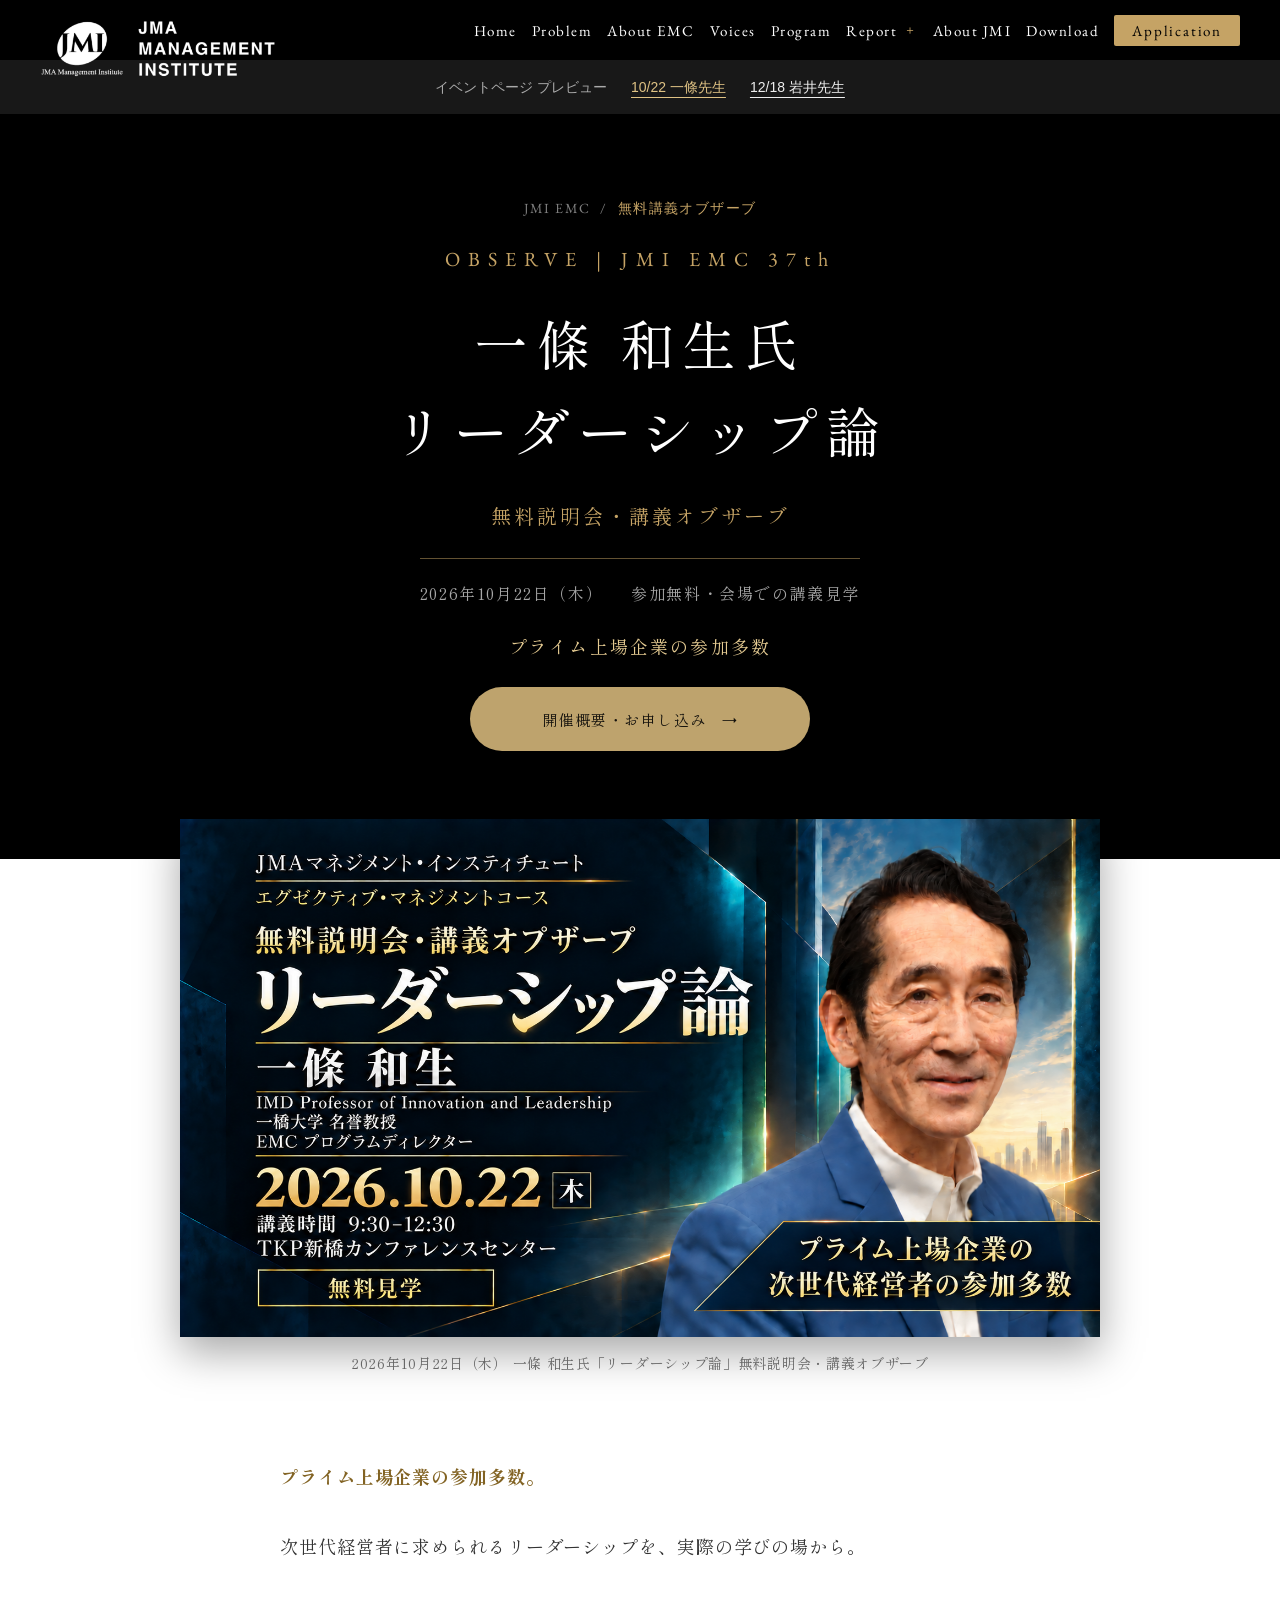
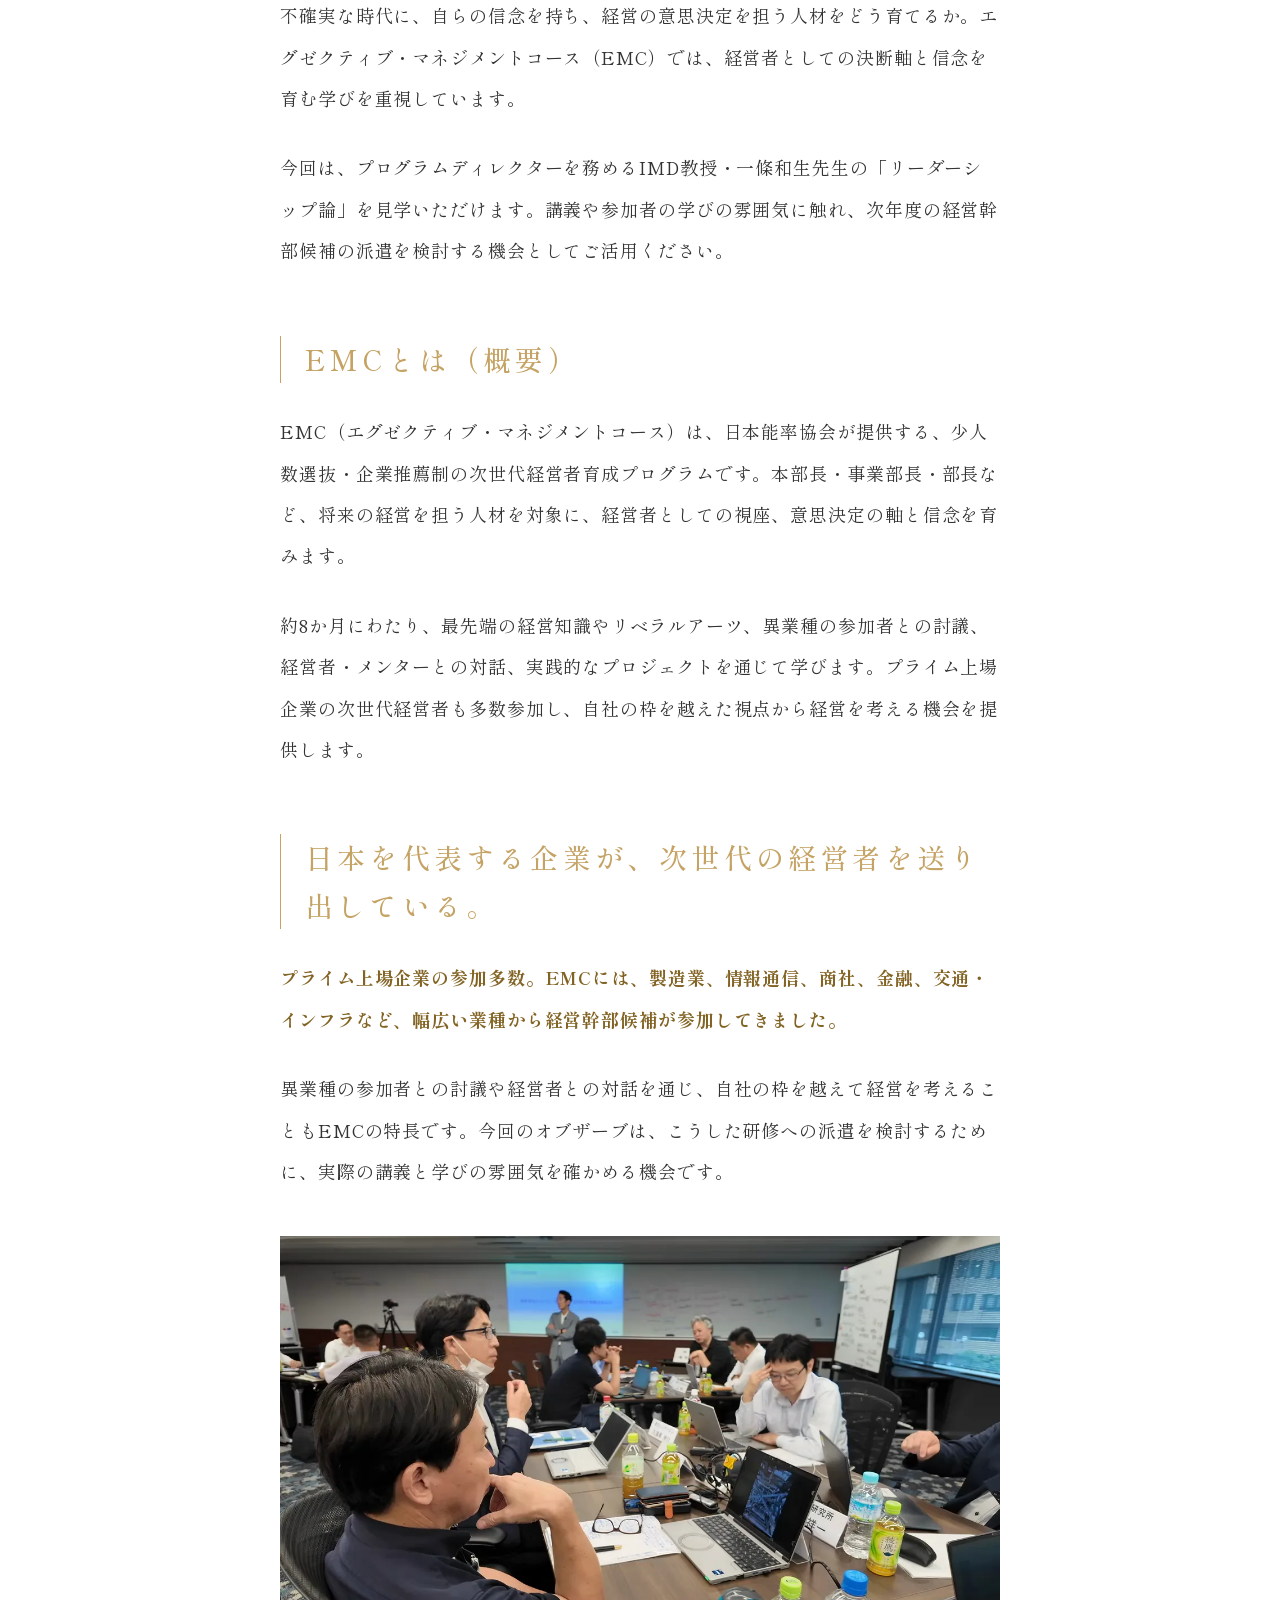
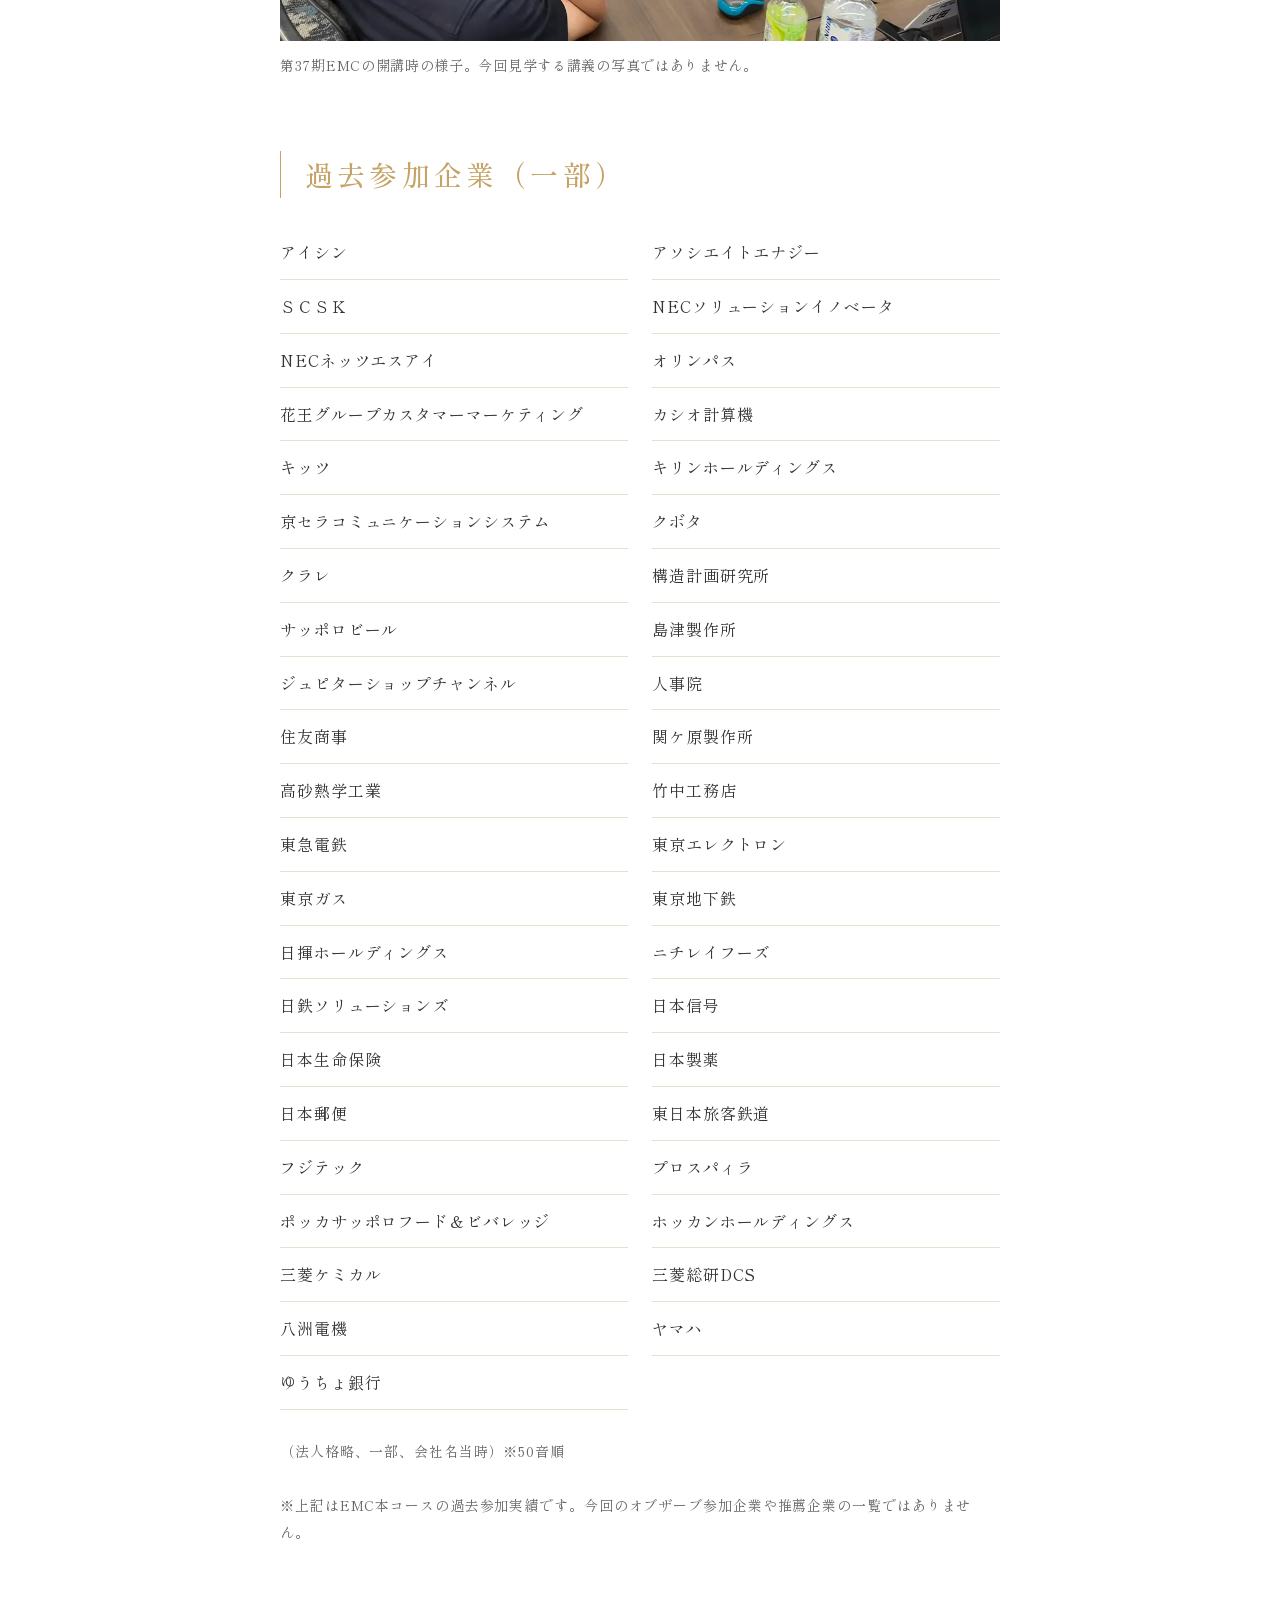
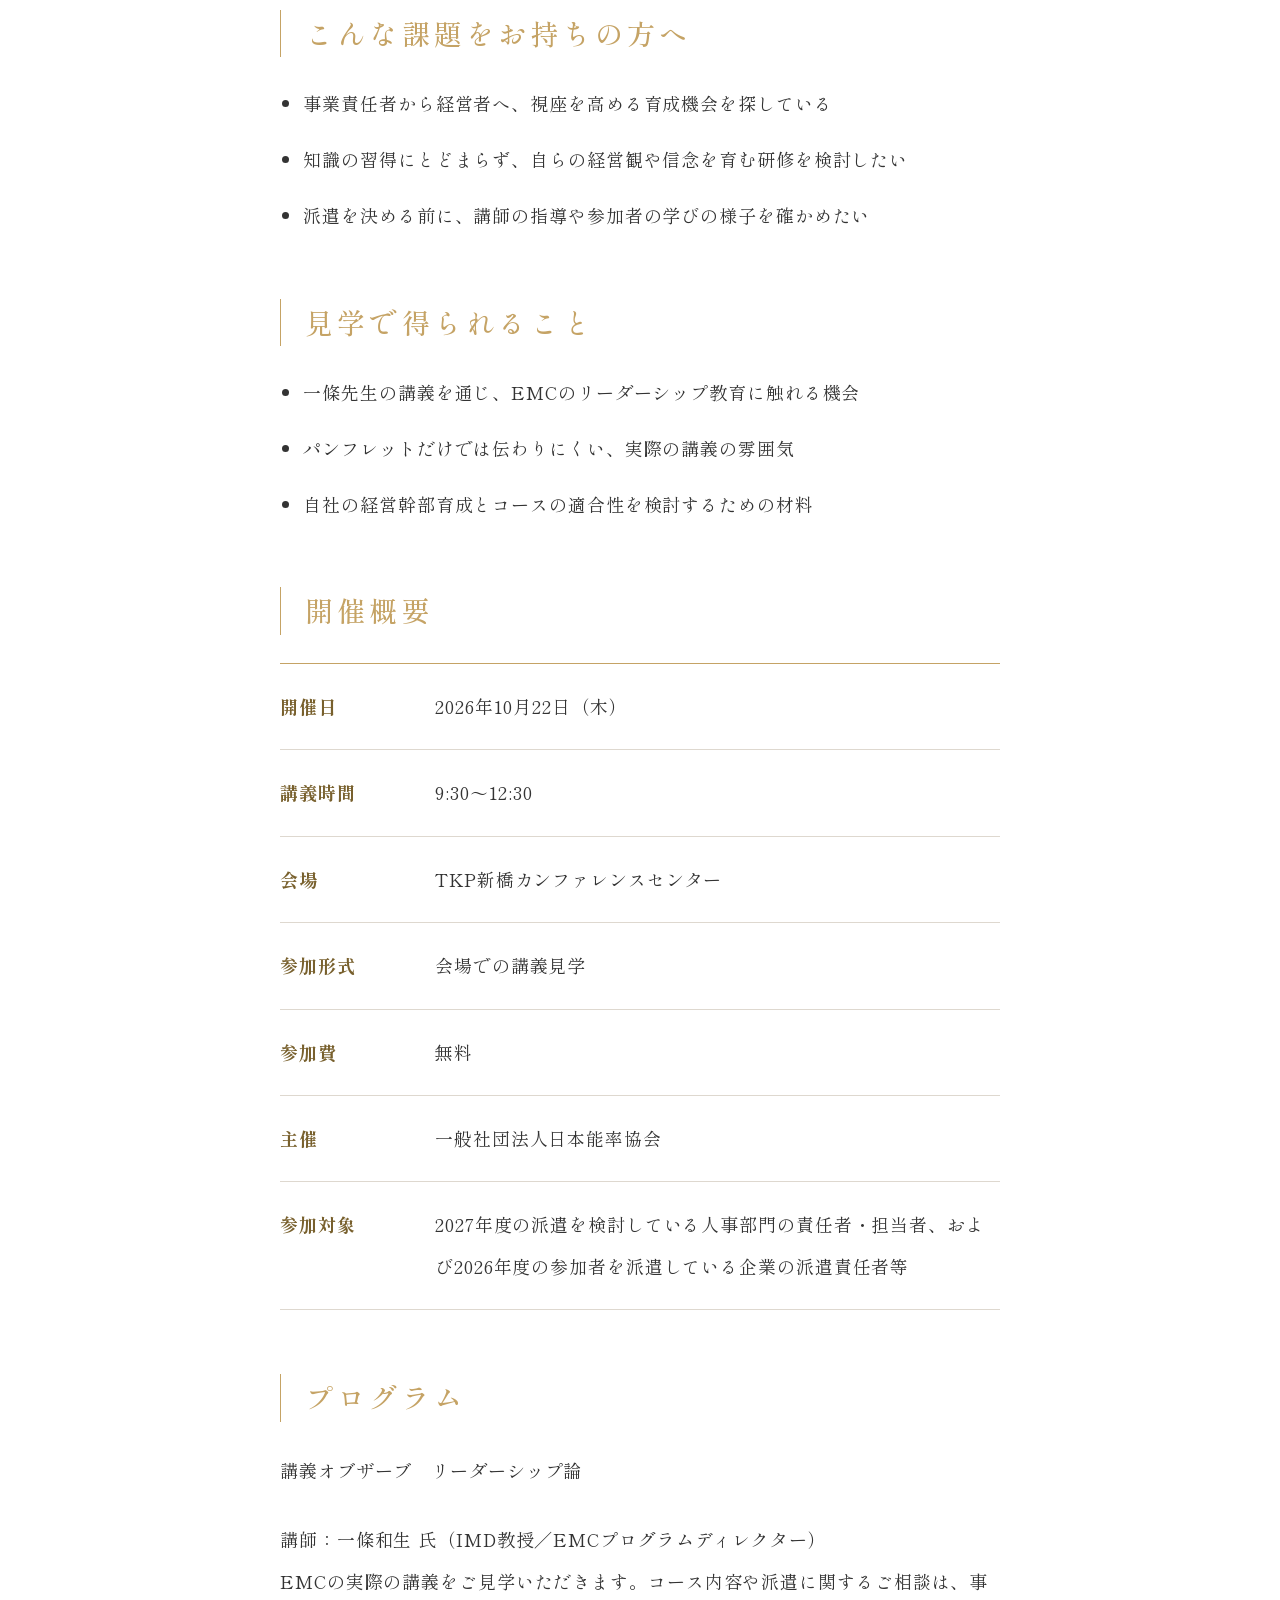
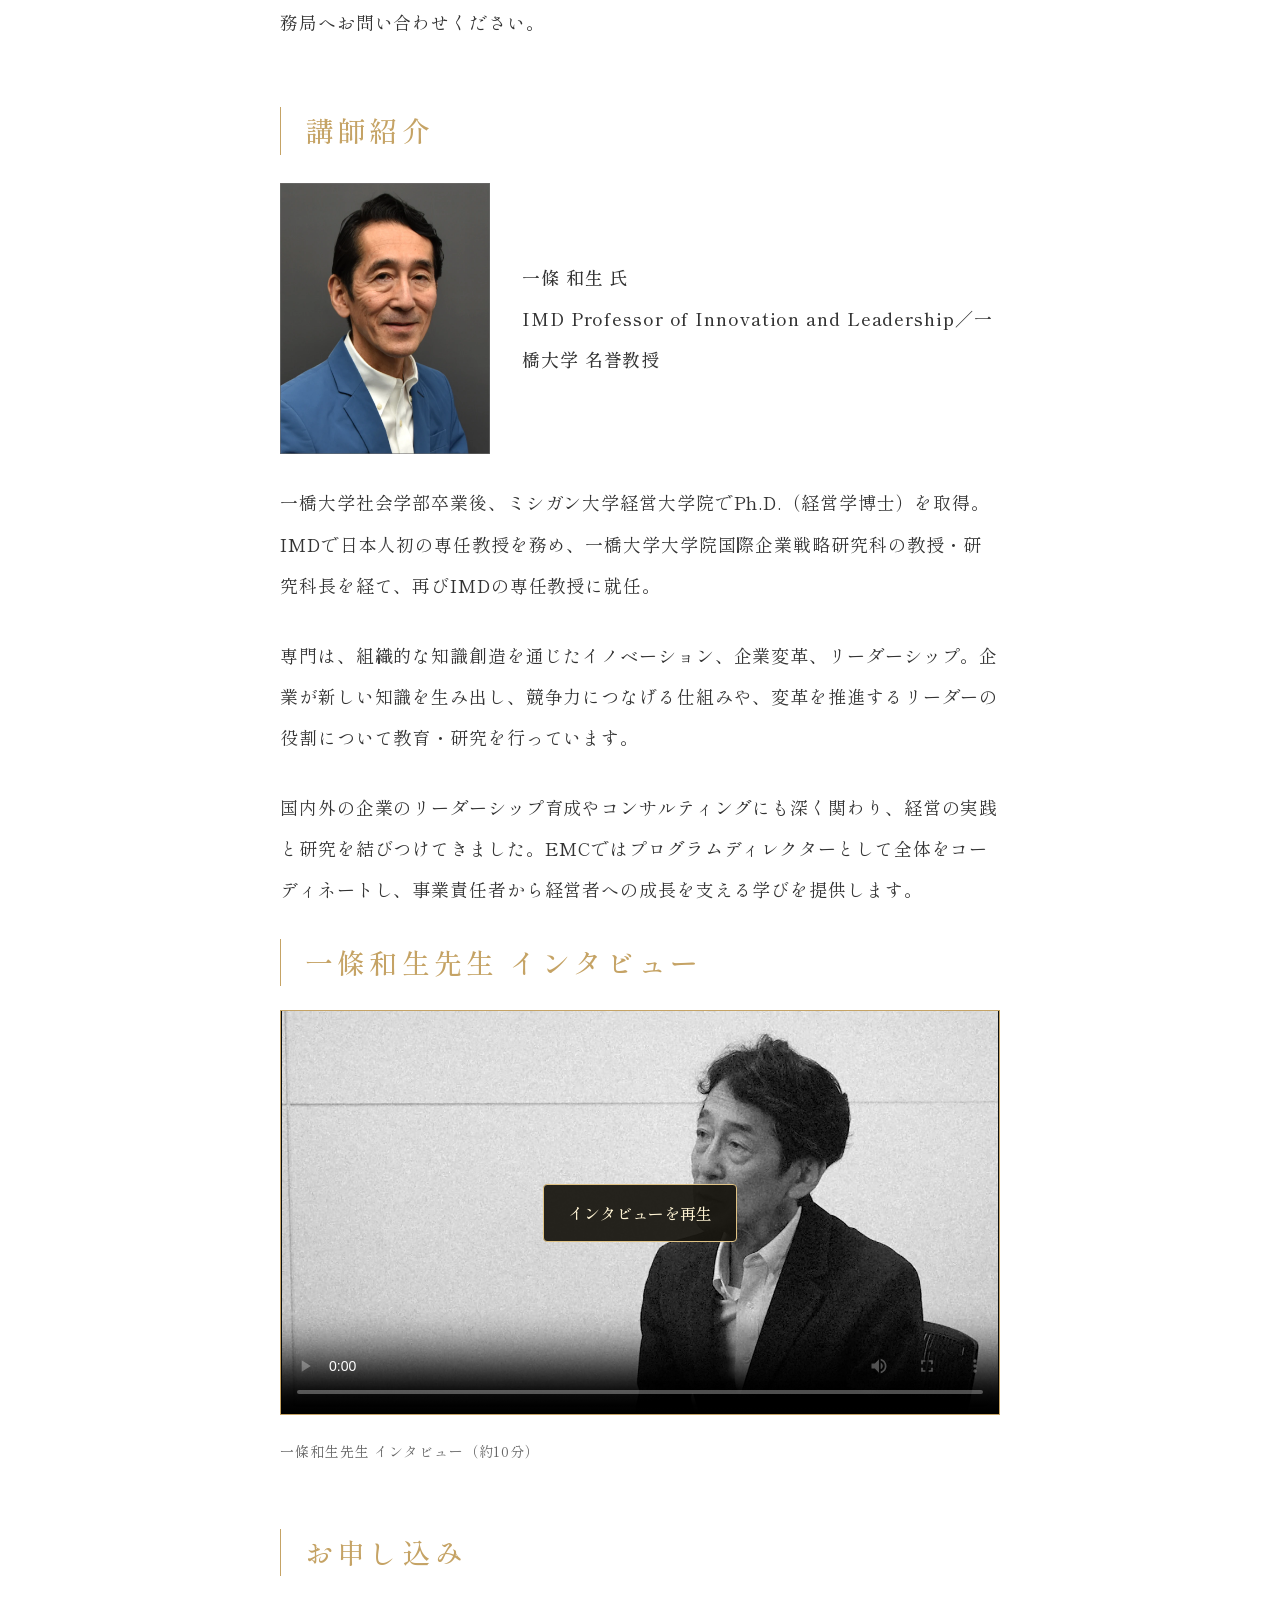
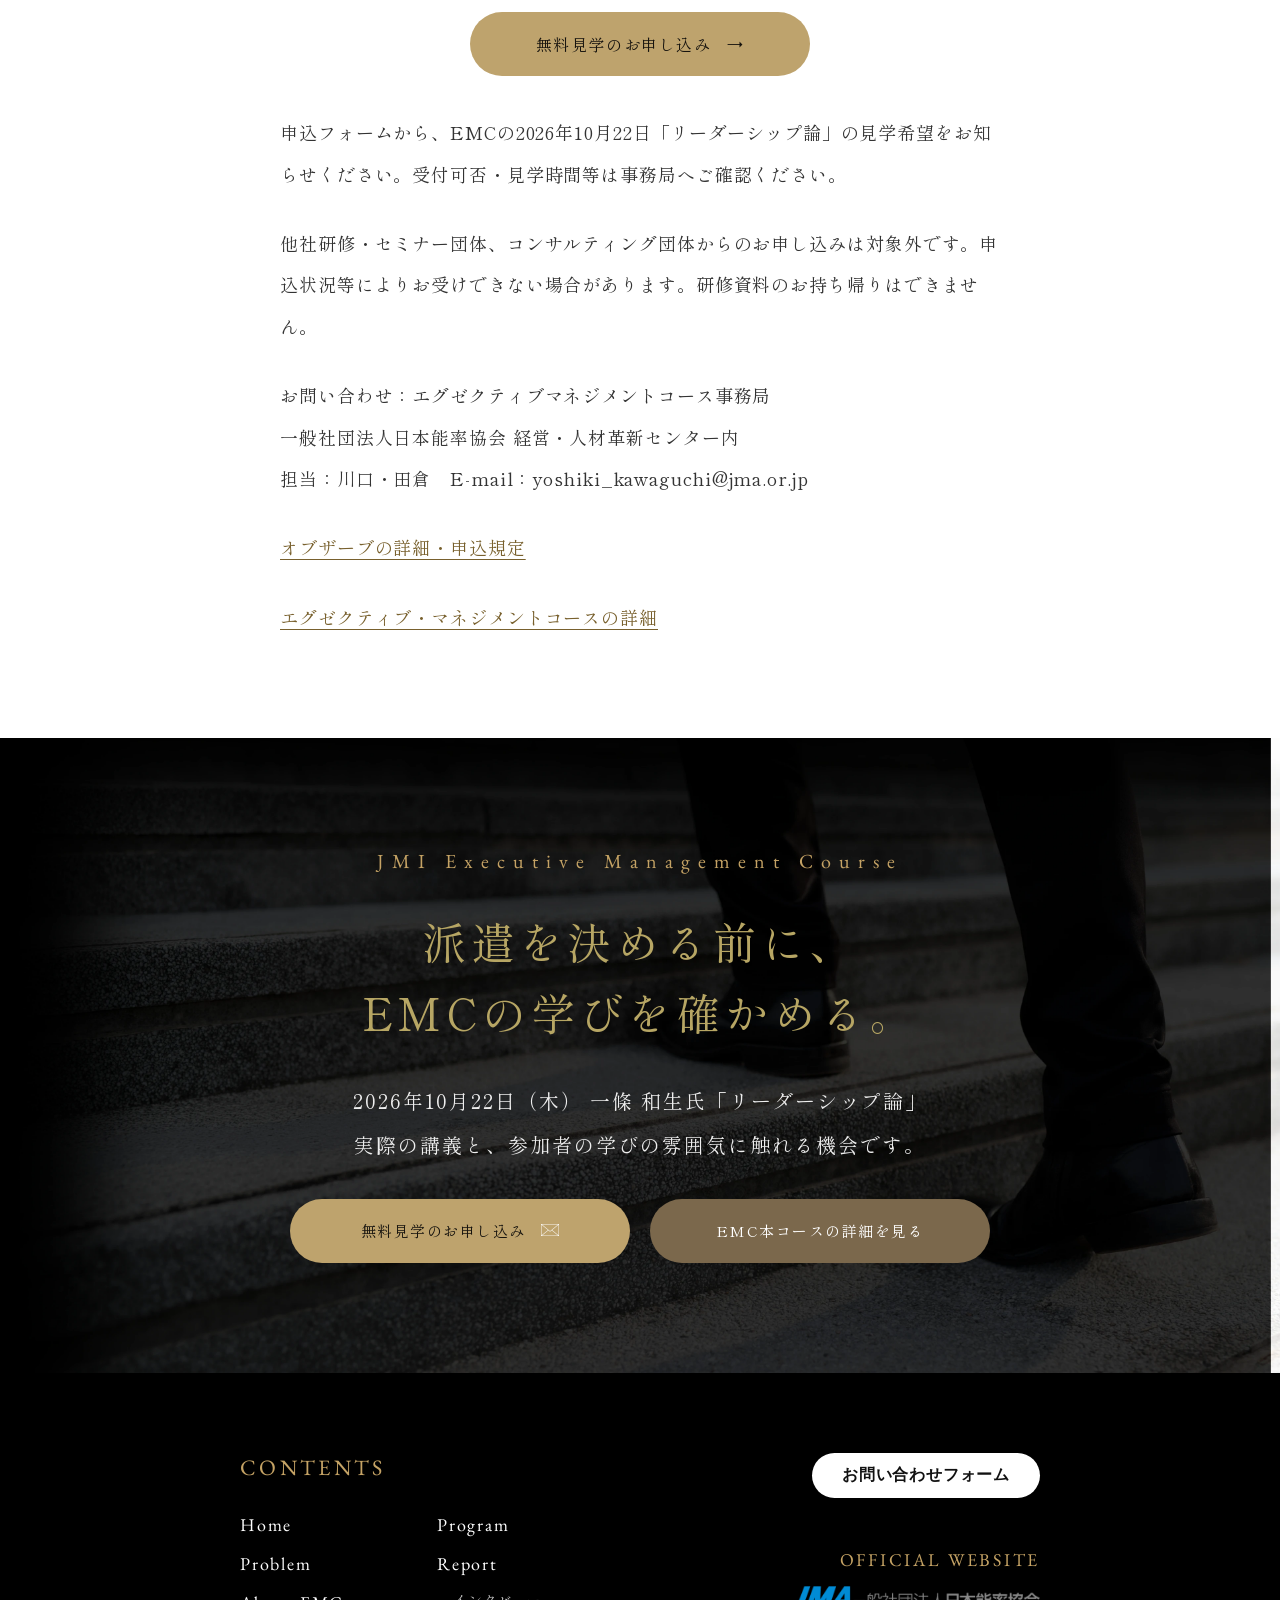
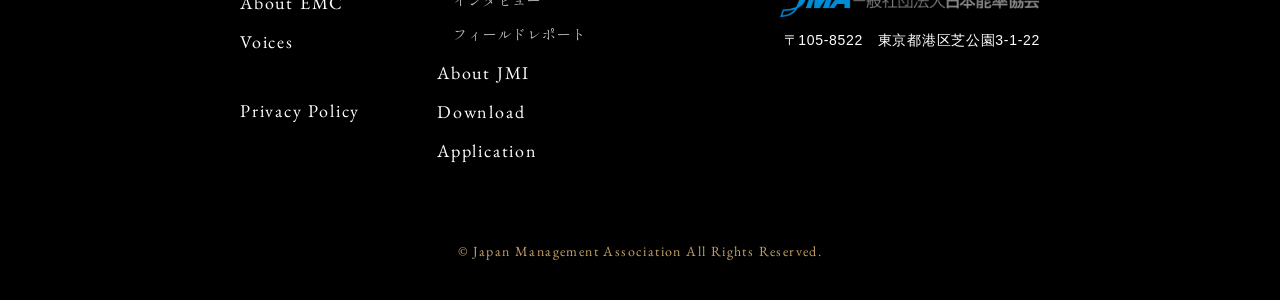
==== october.html @ 0d3f52b4 "Publish Ichijo interview after speaker profile" ====
<!DOCTYPE html><html lang="ja"><head><meta charset="UTF-8"><meta name="viewport" content="width=device-width,initial-scale=1"><meta name="robots" content="noindex,nofollow"><title>一條 和生氏「リーダーシップ論」無料講義オブザーブ｜EMC</title><meta name="description" content="2026年10月22日（木）、一條 和生氏のリーダーシップ論を見学。次年度の幹部育成・EMCへの派遣を検討する企業のご担当者へ。"><link rel="icon" href="favicon.ico"><link href="fonts.css" rel="stylesheet"><link rel="stylesheet" href="style.css"><link rel="stylesheet" href="interview.css"><link rel="stylesheet" href="event.css"></head><body class="iv-page"><a href="#main" class="skip-link">本文へ</a><header class="header">

        <a href="https://jmi.jma.or.jp/lp/001/index.html" class="header-logo">
            <img src="jmi_logo.webp" alt="JMI EMC Logo">
        </a>

        
<ul class="header-nav">
            <li><a href="https://jmi.jma.or.jp/lp/001/index.html#home">Home</a></li>
            <li><a href="https://jmi.jma.or.jp/lp/001/index.html#problem">Problem</a></li>
            <li><a href="https://jmi.jma.or.jp/lp/001/index.html#about-emc">About EMC</a></li>
            <li><a href="https://jmi.jma.or.jp/lp/001/index.html#voices">Voices</a></li>
            <li><a href="https://jmi.jma.or.jp/lp/001/index.html#program">Program</a></li>
            <li>
                <details class="report-accordion">
                    <summary>Report</summary>
                    <span class="report-accordion__panel">
                        <a href="https://jmi.jma.or.jp/lp/001/interview.html">インタビュー</a>
                        <a href="https://jmi.jma.or.jp/lp/001/report.html">フィールドレポート</a>
                    </span>
                </details>
            </li>
            <li><a href="https://jmi.jma.or.jp/lp/001/index.html#about-jmi">About JMI</a></li>
            <li><a href="https://jmi.jma.or.jp/download/index.html" target="_blank" rel="noopener noreferrer">Download</a></li>
            <li><a href="https://school.jma.or.jp/products/detail.php?product_id=100110&_fsi=v80ud0Ic&_ga=2.32308990.1972422970.1779067927-1701246033.1776242180&_fsi=Rizs6fNj" target="_blank" rel="noopener noreferrer">Application</a></li>
        </ul>

        <button class="hamburger" id="hamburger" aria-label="メニュー" aria-expanded="false">
            <span></span>
            <span></span>
            <span></span></button>
    </header>

    <!-- スマホ用ドロワーメニュー -->
    <div class="drawer-overlay" id="drawer-overlay"></div>
    <div class="drawer" id="drawer">
        
<p class="drawer-title">CONTENTS</p>
        
<ul class="drawer-nav">
            <li><a href="https://jmi.jma.or.jp/lp/001/index.html#home">Home</a></li>
            <li><a href="https://jmi.jma.or.jp/lp/001/index.html#problem">Problem</a></li>
            <li><a href="https://jmi.jma.or.jp/lp/001/index.html#about-emc">About EMC</a></li>
            <li><a href="https://jmi.jma.or.jp/lp/001/index.html#voices">Voices</a></li>
            <li><a href="https://jmi.jma.or.jp/lp/001/index.html#program">Program</a></li>
            <li>
                <details class="report-accordion report-accordion--drawer">
                    <summary>Report</summary>
                    <span class="report-accordion__panel">
                        <a href="https://jmi.jma.or.jp/lp/001/interview.html">インタビュー</a>
                        <a href="https://jmi.jma.or.jp/lp/001/report.html">フィールドレポート</a>
                    </span>
                </details>
            </li>
            <li><a href="https://jmi.jma.or.jp/lp/001/index.html#about-jmi">About JMI</a></li>
            <li><a href="https://jmi.jma.or.jp/download/index.html" target="_blank" rel="noopener noreferrer">Download</a></li>
            <li><a href="https://school.jma.or.jp/products/detail.php?product_id=100110&_fsi=v80ud0Ic&_ga=2.32308990.1972422970.1779067927-1701246033.1776242180&_fsi=Rizs6fNj" target="_blank" rel="noopener noreferrer">Application</a></li>
        </ul>
    </div>

    <nav class="event-switch" aria-label="プレビュー切替"><span>イベントページ プレビュー</span><a href="october.html" aria-current="page">10/22 一條先生</a><a href="december.html" >12/18 岩井先生</a></nav>
<main id="main">
<section class="iv-hero"><div class="iv-hero-inner"><nav class="iv-crumb" aria-label="パンくず"><a href="https://jmi.jma.or.jp/lp/001/">JMI EMC</a><span>/</span><span class="iv-crumb-current">無料講義オブザーブ</span></nav>
<p class="iv-hero-label">OBSERVE | JMI EMC 37th</p>
<h1 class="iv-hero-title">一條 和生氏<br>リーダーシップ論</h1>
<p class="iv-hero-sub">無料説明会・講義オブザーブ</p><div class="iv-hero-meta"><span>2026年10月22日（木）</span><span>参加無料・会場での講義見学</span></div>
<p class="event-hero-proof">プライム上場企業の参加多数</p><a class="iv-btn iv-btn-gold" href="#overview">開催概要・お申し込み <span aria-hidden="true">→</span></a></div></section>
<figure class="iv-keyvisual"><img src="event-october.png" alt="2026年10月22日（木） 一條 和生氏 リーダーシップ論 無料説明会・講義オブザーブのご案内" width="1671" height="941"><figcaption class="iv-caption">2026年10月22日（木） 一條 和生氏「リーダーシップ論」無料説明会・講義オブザーブ</figcaption></figure>
<article class="iv-body">
<p class="event-proof">プライム上場企業の参加多数。</p>
<p class="">次世代経営者に求められるリーダーシップを、実際の学びの場から。</p>
<p class="">不確実な時代に、自らの信念を持ち、経営の意思決定を担う人材をどう育てるか。エグゼクティブ・マネジメントコース（EMC）では、経営者としての決断軸と信念を育む学びを重視しています。</p>
<p class="">今回は、プログラムディレクターを務めるIMD教授・一條和生先生の「リーダーシップ論」を見学いただけます。講義や参加者の学びの雰囲気に触れ、次年度の経営幹部候補の派遣を検討する機会としてご活用ください。</p>
<h2 class="iv-h2">EMCとは（概要）</h2>
<p class="">EMC（エグゼクティブ・マネジメントコース）は、日本能率協会が提供する、少人数選抜・企業推薦制の次世代経営者育成プログラムです。本部長・事業部長・部長など、将来の経営を担う人材を対象に、経営者としての視座、意思決定の軸と信念を育みます。</p>
<p class="">約8か月にわたり、最先端の経営知識やリベラルアーツ、異業種の参加者との討議、経営者・メンターとの対話、実践的なプロジェクトを通じて学びます。プライム上場企業の次世代経営者も多数参加し、自社の枠を越えた視点から経営を考える機会を提供します。</p>
<h2 class="iv-h2">日本を代表する企業が、次世代の経営者を送り出している。</h2>
<p class="event-proof">プライム上場企業の参加多数。EMCには、製造業、情報通信、商社、金融、交通・インフラなど、幅広い業種から経営幹部候補が参加してきました。</p>
<p class="">異業種の参加者との討議や経営者との対話を通じ、自社の枠を越えて経営を考えることもEMCの特長です。今回のオブザーブは、こうした研修への派遣を検討するために、実際の講義と学びの雰囲気を確かめる機会です。</p>
<figure class="event-learning-photo"><img src="interview_emc37_discussion.webp" alt="第37期EMCの研修風景" width="1280" height="720" loading="lazy"><figcaption class="iv-caption">第37期EMCの開講時の様子。今回見学する講義の写真ではありません。</figcaption></figure>
<h2 id="companies" class="iv-h2">過去参加企業（一部）</h2>
<ul class="company-list"><li>アイシン</li><li>アソシエイトエナジー</li><li>ＳＣＳＫ</li><li>NECソリューションイノベータ</li><li>NECネッツエスアイ</li><li>オリンパス</li><li>花王グループカスタマーマーケティング</li><li>カシオ計算機</li><li>キッツ</li><li>キリンホールディングス</li><li>京セラコミュニケーションシステム</li><li>クボタ</li><li>クラレ</li><li>構造計画研究所</li><li>サッポロビール</li><li>島津製作所</li><li>ジュピターショップチャンネル</li><li>人事院</li><li>住友商事</li><li>関ケ原製作所</li><li>高砂熱学工業</li><li>竹中工務店</li><li>東急電鉄</li><li>東京エレクトロン</li><li>東京ガス</li><li>東京地下鉄</li><li>日揮ホールディングス</li><li>ニチレイフーズ</li><li>日鉄ソリューションズ</li><li>日本信号</li><li>日本生命保険</li><li>日本製薬</li><li>日本郵便</li><li>東日本旅客鉄道</li><li>フジテック</li><li>プロスパィラ</li><li>ポッカサッポロフード＆ビバレッジ</li><li>ホッカンホールディングス</li><li>三菱ケミカル</li><li>三菱総研DCS</li><li>八洲電機</li><li>ヤマハ</li><li>ゆうちょ銀行</li></ul>
<p class="event-note">（法人格略、一部、会社名当時）※50音順</p>
<p class="event-note">※上記はEMC本コースの過去参加実績です。今回のオブザーブ参加企業や推薦企業の一覧ではありません。</p>
<h2 class="iv-h2">こんな課題をお持ちの方へ</h2>
<ul class="iv-list event-list"><li>事業責任者から経営者へ、視座を高める育成機会を探している</li><li>知識の習得にとどまらず、自らの経営観や信念を育む研修を検討したい</li><li>派遣を決める前に、講師の指導や参加者の学びの様子を確かめたい</li></ul>
<h2 class="iv-h2">見学で得られること</h2>
<ul class="iv-list event-list"><li>一條先生の講義を通じ、EMCのリーダーシップ教育に触れる機会</li><li>パンフレットだけでは伝わりにくい、実際の講義の雰囲気</li><li>自社の経営幹部育成とコースの適合性を検討するための材料</li></ul>
<h2 id="overview" class="iv-h2">開催概要</h2>
<dl class="event-overview"><div><dt>開催日</dt><dd>2026年10月22日（木）</dd></div><div><dt>講義時間</dt><dd>9:30～12:30</dd></div><div><dt>会場</dt><dd>TKP新橋カンファレンスセンター</dd></div><div><dt>参加形式</dt><dd>会場での講義見学</dd></div><div><dt>参加費</dt><dd>無料</dd></div><div><dt>主催</dt><dd>一般社団法人日本能率協会</dd></div><div><dt>参加対象</dt><dd>2027年度の派遣を検討している人事部門の責任者・担当者、および2026年度の参加者を派遣している企業の派遣責任者等</dd></div></dl>
<h2 class="iv-h2">プログラム</h2>
<p class="">講義オブザーブ　リーダーシップ論</p>
<p class="">講師：一條和生 氏（IMD教授／EMCプログラムディレクター）<br>EMCの実際の講義をご見学いただきます。コース内容や派遣に関するご相談は、事務局へお問い合わせください。</p>
<h2 id="speaker" class="iv-h2">講師紹介</h2><div class="speaker-identity"><img src="Director.webp" alt="一條和生先生" loading="lazy">
<p>一條 和生 氏<br>IMD Professor of Innovation and Leadership／一橋大学 名誉教授</p></div>
<p class="">一橋大学社会学部卒業後、ミシガン大学経営大学院でPh.D.（経営学博士）を取得。IMDで日本人初の専任教授を務め、一橋大学大学院国際企業戦略研究科の教授・研究科長を経て、再びIMDの専任教授に就任。</p>
<p class="">専門は、組織的な知識創造を通じたイノベーション、企業変革、リーダーシップ。企業が新しい知識を生み出し、競争力につなげる仕組みや、変革を推進するリーダーの役割について教育・研究を行っています。</p>
<p class="">国内外の企業のリーダーシップ育成やコンサルティングにも深く関わり、経営の実践と研究を結びつけてきました。EMCではプログラムディレクターとして全体をコーディネートし、事業責任者から経営者への成長を支える学びを提供します。</p>
<section id="interview" class="event-interview" aria-labelledby="interview-title">
<h2 id="interview-title" class="iv-h2">一條和生先生 インタビュー</h2>
<div class="event-video-frame">
<video id="ichijo-interview" controls playsinline preload="none" poster="ichijo-poster.jpg" data-stream="ichijo.m3u8" aria-label="一條和生先生 インタビュー動画"></video>
<button class="event-video-start" type="button" aria-controls="ichijo-interview">インタビューを再生</button>
</div>
<p class="event-video-caption">一條和生先生 インタビュー（約10分）</p>
<p class="event-video-status" role="status" aria-live="polite" hidden></p>
<noscript><p>動画の再生にはJavaScriptを有効にしてください。</p></noscript>
</section>
<h2 id="apply" class="iv-h2">お申し込み</h2><a class="iv-btn iv-btn-gold event-main-cta" href="https://pages.jma.or.jp/LP-4254.html" target="_blank" rel="noopener noreferrer">無料見学のお申し込み <span aria-hidden="true">→</span></a>
<p class="">申込フォームから、EMCの2026年10月22日「リーダーシップ論」の見学希望をお知らせください。受付可否・見学時間等は事務局へご確認ください。</p>
<p class="">他社研修・セミナー団体、コンサルティング団体からのお申し込みは対象外です。申込状況等によりお受けできない場合があります。研修資料のお持ち帰りはできません。</p>
<p class="">お問い合わせ：エグゼクティブマネジメントコース事務局<br>一般社団法人日本能率協会 経営・人材革新センター内<br>担当：川口・田倉　E-mail：yoshiki_kawaguchi@jma.or.jp</p>
<p class=""><a href="https://jmi.jma.or.jp/observe/index.html" target="_blank" rel="noopener noreferrer">オブザーブの詳細・申込規定</a></p>
<p class=""><a href="https://jmi.jma.or.jp/lp/001/" target="_blank" rel="noopener noreferrer">エグゼクティブ・マネジメントコースの詳細</a></p></article>
<section class="iv-cta"><div class="iv-cta-inner">
<p class="iv-cta-label">JMI Executive Management Course</p>
<h2 class="iv-cta-title">派遣を決める前に、<br>EMCの学びを確かめる。</h2><div class="iv-cta-text">
<p>2026年10月22日（木） 一條 和生氏「リーダーシップ論」</p>
<p>実際の講義と、参加者の学びの雰囲気に触れる機会です。</p></div><div class="iv-cta-btns"><a class="iv-btn iv-btn-gold" href="https://pages.jma.or.jp/LP-4254.html" target="_blank" rel="noopener noreferrer">無料見学のお申し込み <img src="mail.webp" class="iv-btn-icon" alt=""></a><a class="iv-btn iv-btn-brown" href="https://jmi.jma.or.jp/lp/001/" target="_blank" rel="noopener noreferrer">EMC本コースの詳細を見る</a></div></div></section></main>
<footer class="footer">
        <div class="footer-inner">

            <div class="footer-top">
                <div class="footer-left">
                    <h3 class="footer-nav-title">CONTENTS</h3>
                    <div class="footer-nav-lists">
                        
<ul class="footer-nav-list">
                            <li><a href="https://jmi.jma.or.jp/lp/001/index.html#home">Home</a></li>
                            <li><a href="https://jmi.jma.or.jp/lp/001/index.html#problem">Problem</a></li>
                            <li><a href="https://jmi.jma.or.jp/lp/001/index.html#about-emc">About EMC</a></li>
                            <li><a href="https://jmi.jma.or.jp/lp/001/index.html#voices">Voices</a></li>
                            <li class="privacy-item"><a href="https://www.jma.or.jp/privacy/index.html"
                                    target="_blank" rel="noopener noreferrer">Privacy Policy</a></li>
                        </ul>
                        
<ul class="footer-nav-list">
                            <li><a href="https://jmi.jma.or.jp/lp/001/index.html#program">Program</a></li>
                            <li>
                                <a href="https://jmi.jma.or.jp/lp/001/index.html#report">Report</a>
                                
<ul class="footer-nav-sublist">
                                    <li><a href="https://jmi.jma.or.jp/lp/001/interview.html">インタビュー</a></li>
                                    <li><a href="https://jmi.jma.or.jp/lp/001/report.html">フィールドレポート</a></li>
                                </ul>
                            </li>
                            <li><a href="https://jmi.jma.or.jp/lp/001/index.html#about-jmi">About JMI</a></li>
                            <li><a href="https://jmi.jma.or.jp/download/index.html" target="_blank" rel="noopener noreferrer">Download</a></li>
                            <li><a href="https://school.jma.or.jp/products/detail.php?product_id=100110&_fsi=v80ud0Ic&_ga=2.32308990.1972422970.1779067927-1701246033.1776242180&_fsi=Rizs6fNj"
                                    target="_blank" rel="noopener noreferrer">Application</a></li>
                        </ul>
                    </div>
                </div>

                <div class="footer-right">
                    <a href="https://pages.jma.or.jp/jmi_inquiry.html?_fsi=6VZrHgi1" target="_blank" rel="noopener noreferrer"
                        class="footer-contact-btn">お問い合わせフォーム</a>

                    <div class="footer-official">
                        
<p class="official-text">OFFICIAL WEBSITE</p>
                        <div class="footer-logo">
                            <!-- JMAロゴ-->
                            <a href="https://www.jma.or.jp/" target="_blank" rel="noopener noreferrer"><img src="ft_logo.png"
                                    alt="一般社団法人日本能率協会"></a>
                        </div>
                        
<p class="footer-address">〒105-8522　東京都港区芝公園3-1-22</p>
                    </div>
                </div>
            </div>

            <div class="footer-bottom">
                
<p class="copyright">&copy; Japan Management Association All Rights Reserved.</p>
            </div>

        </div>
    </footer>

    <a href="#" id="back-to-top" class="back-to-top">
        <img src="top.webp" alt="TOP">
    </a>

    <script>
        document.addEventListener("DOMContentLoaded", () => {
            // --- ハンバーガーメニュー処理 ---
            const hamburger = document.getElementById('hamburger');
            const drawer = document.getElementById('drawer');
            const overlay = document.getElementById('drawer-overlay');
            const drawerLinks = document.querySelectorAll('.drawer-nav a');

            if (hamburger && drawer && overlay) {
                const toggleMenu = () => {
                    hamburger.classList.toggle('is-open');
                    drawer.classList.toggle('is-open');
                    overlay.classList.toggle('is-open');
                };

                const closeMenu = () => {
                    hamburger.classList.remove('is-open');
                    drawer.classList.remove('is-open');
                    overlay.classList.remove('is-open');
                };

                hamburger.addEventListener('click', toggleMenu);
                overlay.addEventListener('click', closeMenu);
                drawerLinks.forEach(link => {
                    link.addEventListener('click', closeMenu);
                });
            }

            // --- Reportドロップダウン：外側クリック／Escで閉じる ---
            const reportMenus = document.querySelectorAll('details.report-accordion');
            if (reportMenus.length) {
                document.addEventListener('click', (e) => {
                    reportMenus.forEach(d => {
                        if (d.open && !d.contains(e.target)) {
                            d.open = false;
                        }
                    });
                });
                document.addEventListener('keydown', (e) => {
                    if (e.key === 'Escape') {
                        reportMenus.forEach(d => { d.open = false; });
                    }
                });
            }

            // --- Back to Top 処理 ---
            const backToTop = document.getElementById('back-to-top');

            if (backToTop) {
                window.addEventListener('scroll', () => {
                    if (window.scrollY > 300) {
                        backToTop.classList.add('active');
                    } else {
                        backToTop.classList.remove('active');
                    }
                }, { passive: true });

                backToTop.addEventListener('click', (e) => {
                    e.preventDefault();
                    window.scrollTo({
                        top: 0,
                        behavior: 'smooth'
                    });
                });
            }

            // --- スクロールアニメーション（フェードイン）処理 ---
            const fadeElements = document.querySelectorAll('.fade-in');
            const fadeObserverOptions = {
                root: null,
                rootMargin: '0px 0px -10% 0px',
                threshold: 0.1
            };

            const fadeObserver = new IntersectionObserver((entries, observer) => {
                entries.forEach(entry => {
                    if (entry.isIntersecting) {
                        entry.target.classList.add('is-visible');
                        observer.unobserve(entry.target);
                    }
                });
            }, fadeObserverOptions);

            fadeElements.forEach(el => {
                fadeObserver.observe(el);
            });

            // 高速スクロールで observer が取りこぼした要素を補完する
            const revealPassed = () => {
                document.querySelectorAll('.fade-in:not(.is-visible)').forEach(el => {
                    if (el.getBoundingClientRect().top < window.innerHeight * 0.9) {
                        el.classList.add('is-visible');
                        fadeObserver.unobserve(el);
                    }
                });
            };

            // --- 読了プログレスバー処理 ---
            const progress = document.getElementById('iv-progress');
            const progressBar = document.getElementById('iv-progress-bar');
            const articleBody = document.querySelector('.iv-body');

            if (progress && progressBar && articleBody) {
                let progressTicking = false;

                const updateProgress = () => {
                    const rect = articleBody.getBoundingClientRect();
                    const start = window.scrollY + rect.top;
                    const total = rect.height - window.innerHeight * 0.5;
                    const current = window.scrollY - start + window.innerHeight * 0.5;
                    const ratio = Math.min(Math.max(current / total, 0), 1);

                    progressBar.style.width = (ratio * 100) + '%';
                    progress.classList.toggle('is-active', ratio > 0 && ratio < 1);
                    revealPassed();
                    progressTicking = false;
                };

                window.addEventListener('scroll', () => {
                    if (!progressTicking) {
                        progressTicking = true;
                        window.requestAnimationFrame(updateProgress);
                    }
                }, { passive: true });

                window.addEventListener('resize', updateProgress, { passive: true });
                updateProgress();
            }

            // --- ヘッダーロゴのスクロール縮小処理 ---
            const headerLogo = document.querySelector('.header-logo');
            if (headerLogo) {
                window.addEventListener('scroll', () => {
                    if (window.scrollY > 50) {
                        headerLogo.classList.add('scrolled');
                    } else {
                        headerLogo.classList.remove('scrolled');
                    }
                }, { passive: true });
            }
        });
    </script>

<script src="hls.min.js" defer></script>
<script src="interview-player.js" defer></script>
</body>

</html>
---- fonts.css ----
@font-face {
  font-family: 'EB Garamond';
  font-style: italic;
  font-weight: 400;
  font-display: swap;
  src: url(SlGFmQSNjdsmc35JDF1K5GRwUjcdlttVFm-rI7e8QI96.ttf) format('truetype');
}
@font-face {
  font-family: 'EB Garamond';
  font-style: normal;
  font-weight: 400;
  font-display: swap;
  src: url(SlGDmQSNjdsmc35JDF1K5E55YMjF_7DPuGi-6_RUAw.ttf) format('truetype');
}
@font-face {
  font-family: 'EB Garamond';
  font-style: normal;
  font-weight: 500;
  font-display: swap;
  src: url(SlGDmQSNjdsmc35JDF1K5E55YMjF_7DPuGi-2fRUAw.ttf) format('truetype');
}
@font-face {
  font-family: 'Shippori Mincho';
  font-style: normal;
  font-weight: 400;
  font-display: swap;
  src: url(VdGGAZweH5EbgHY6YExcZfDoj0BA2w.ttf) format('truetype');
}
@font-face {
  font-family: 'Shippori Mincho';
  font-style: normal;
  font-weight: 500;
  font-display: swap;
  src: url(VdGDAZweH5EbgHY6YExcZfDoj0B4L9am5A.ttf) format('truetype');
}
@font-face {
  font-family: 'Shippori Mincho';
  font-style: normal;
  font-weight: 700;
  font-display: swap;
  src: url(VdGDAZweH5EbgHY6YExcZfDoj0B4Z9Cm5A.ttf) format('truetype');
}
---- style.css ----
/* --- 基本リセット --- */
        * {
            box-sizing: border-box;
            margin: 0;
            padding: 0;
            scroll-behavior: smooth;
        }

        body {
            font-family: 'Shippori Mincho', serif;
            background-color: #111;
            overflow-x: hidden;
        }

        /* --- 新規セクション：Header --- */
        .header {
            position: sticky;
            /* fixedからstickyに変更し、FVと被らないようにする */
            top: 0;
            left: 0;
            width: 100%;
            z-index: 1000;
            padding: 0 40px;
            height: 60px;
            /* メニューバーの高さを60pxに固定 */
            background-color: #000;
            /* 完全に不透明な黒背景 */
            display: flex;
            justify-content: center;
            /* デフォルトは中央揃え */
            align-items: center;
            -webkit-font-smoothing: antialiased;
            -moz-osx-font-smoothing: grayscale;
        }

        .header-logo {
            position: absolute;
            left: 40px;
            top: 20px;
            /* ヘッダーの上端に合わせる */
            width: 320px;
            height: auto;
            /* メニューバーの高さ(60px)より大きいため、下にはみ出す */
            display: flex;
            align-items: center;
            transition: all 0.5s cubic-bezier(0.165, 0.84, 0.44, 1);
        }

        .header-logo.scrolled {
            width: 180px;
            top: 8px;
        }

        .header-logo img {
            width: 100%;
            height: 100%;
            object-fit: cover;
        }

        .header-nav {
            display: flex;
            gap: clamp(15px, 2.5vw, 40px);
            /* 画面幅に応じて隙間を自動調整 */
            list-style: none;
        }

        .header-nav a {
            color: #fff;
            text-decoration: none;
            font-family: 'EB Garamond', serif;
            font-size: 18px;
            /* 指示通り */
            letter-spacing: 0.1em;
            transition: color 0.3s;
        }

        .header-nav a:hover {
            color: #c5a365;
            /* ホバー時にゴールドへ変更 */
        }

        /* Contactボタン：金色背景で目立つCTAスタイル */
        .header-nav li:last-child a {
            background-color: #c5a365;
            color: #000;
            padding: 6px 18px;
            border-radius: 2px;
            font-weight: 400;
            letter-spacing: 0.12em;
            transition: background-color 0.3s, color 0.3s, box-shadow 0.3s;
        }

        .header-nav li:last-child a:hover {
            background-color: #e0c080;
            color: #000;
            box-shadow: 0 0 12px rgba(197, 163, 101, 0.6);
        }

        /* --- Report ドロップダウンメニュー（ヘッダー／ドロワー共通） --- */
        /* 各項目を縦中央で揃え、details（Report）だけ文字がずれるのを防ぐ */
        .header-nav {
            align-items: center;
        }

        .header-nav>li {
            position: relative;
            display: flex;
            align-items: center;
        }

        .report-accordion {
            position: relative;
            font-family: 'EB Garamond', serif;
        }

        .report-accordion summary {
            display: flex;
            align-items: center;
            gap: 7px;
            color: #fff;
            font-size: 18px;
            letter-spacing: 0.1em;
            cursor: pointer;
            list-style: none;
            transition: color 0.3s;
            white-space: nowrap;
        }

        .report-accordion summary::-webkit-details-marker {
            display: none;
        }

        .report-accordion summary::after {
            content: '＋';
            font-family: sans-serif;
            font-size: 12px;
            color: #c5a365;
            transition: transform 0.25s;
        }

        .report-accordion summary:hover {
            color: #c5a365;
        }

        .report-accordion[open] summary {
            color: #c5a365;
        }

        .report-accordion[open] summary::after {
            transform: rotate(45deg);
        }

        .report-accordion__panel {
            position: absolute;
            top: calc(100% + 14px);
            left: 50%;
            z-index: 1100;
            width: 220px;
            padding: 8px;
            background: #111;
            border: 1px solid rgba(197, 163, 101, 0.65);
            box-shadow: 0 14px 34px rgba(0, 0, 0, 0.38);
            transform: translateX(-50%);
            display: flex;
            flex-direction: column;
        }

        .report-accordion:not([open]) .report-accordion__panel {
            display: none;
        }

        .header-nav .report-accordion__panel a {
            display: block;
            padding: 13px 14px;
            color: #fff;
            font-family: 'Shippori Mincho', serif;
            font-size: 14px;
            letter-spacing: 0.08em;
            line-height: 1.5;
            border-bottom: 1px solid rgba(255, 255, 255, 0.1);
            white-space: nowrap;
        }

        .header-nav .report-accordion__panel a:last-child {
            border-bottom: 0;
        }

        .header-nav .report-accordion__panel a:hover {
            color: #c5a365;
            background: rgba(197, 163, 101, 0.08);
        }

        .header-nav .report-accordion__panel a[aria-current="page"] {
            color: #c5a365;
        }

        /* ドロワー（スマホ）内のReportメニュー */
        .report-accordion--drawer summary {
            justify-content: center;
            color: #222;
            font-size: 18px;
        }

        .report-accordion--drawer summary:hover,
        .report-accordion--drawer[open] summary {
            color: #99834b;
        }

        .report-accordion--drawer .report-accordion__panel {
            position: static;
            width: 230px;
            margin-top: 12px;
            padding: 6px;
            transform: none;
            background: #f7f4ee;
            border: 1px solid rgba(197, 163, 101, 0.3);
            box-shadow: none;
        }

        .drawer-nav .report-accordion__panel a {
            display: block;
            padding: 11px 14px;
            font-family: 'Shippori Mincho', serif;
            color: #222;
            font-size: 15px;
            letter-spacing: 0.06em;
            text-align: center;
            border-bottom: 1px solid rgba(197, 163, 101, 0.3);
        }

        .drawer-nav .report-accordion__panel a:last-child {
            border-bottom: 0;
        }

        .drawer-nav .report-accordion__panel a[aria-current="page"] {
            color: #99834b;
        }

        /* 画面幅が1600px以下になったら、中央揃えだとロゴに被るため右寄せにする */
        @media (max-width: 1600px) {
            .header {
                justify-content: flex-end;
            }
        }

        /* 画面幅が1200px以下になったら、文字を小さくし、ロゴも少し縮小して被りを防ぐ */
        @media (max-width: 1340px) {
            .header-logo {
                width: 240px;
                height: auto;
                /* 少しはみ出す程度に縮小 */
            }

            .header-nav {
                gap: 15px;
            }

            .header-nav a {
                font-size: 15px;
            }

            .report-accordion summary {
                font-size: 15px;
            }
        }

        /* スマホ用の要素は初期非表示 */
        .hamburger,
        .drawer,
        .drawer-overlay {
            display: none;
        }

        /* メニュー項目が多いので、1000px以下でハンバーガーメニューに切り替え */
        @media (max-width: 1000px) {
            .header-logo img {
                width: 70%;
                height: auto;
            }

            .header-nav {
                display: none;
            }

            .header {
                position: fixed;
                /* スマホ・タブレット時は従来通りFVの上に被せる */
                justify-content: flex-end;
                background-color: transparent;
                /* スマホ時は透明にしてアイコンだけ見せる */
                pointer-events: none;
                /* 下の要素のクリックを妨げないようにする */
                z-index: 1002;
                /* ドロワー(z-index:1001)より上に表示させる */
                padding: 15px 20px;
                height: auto;
                /* 高さをリセット */
            }

            .header-logo {
                left: 20px;
                top: 15px;
                width: clamp(180px, 45vw, 250px);
                /* スマホ・タブレット時はロゴもレスポンシブに */
                height: auto;
                pointer-events: auto;
                /* スマホ時でもロゴはクリック可能に */
                background-color: transparent;
                /* スマホ時は背景を透明に戻す */
            }

            .header-logo img {
                height: auto;
            }

            /* ハンバーガーアイコン */
            .hamburger {
                display: block;
                position: relative;
                width: 32px;
                height: 24px;
                cursor: pointer;
                pointer-events: auto;
                /* アイコン自体はクリック可能に */
                z-index: 1002;
                /* ドロワーより上に配置 */
            }

            .hamburger span {
                position: absolute;
                left: 0;
                width: 100%;
                height: 1px;
                /* 細い線 */
                background-color: #fff;
                transition: all 0.4s ease;
            }

            .hamburger span:nth-child(1) {
                top: 0;
            }

            .hamburger span:nth-child(2) {
                top: 11.5px;
            }

            .hamburger span:nth-child(3) {
                bottom: 0;
            }

            /* ドロワーオープン時の×アニメーション */
            .hamburger.is-open span {
                background-color: #222;
                /* ドロワーの白背景に合わせて黒線にする */
            }

            .hamburger.is-open span:nth-child(1) {
                transform: translateY(11.5px) rotate(45deg);
            }

            .hamburger.is-open span:nth-child(2) {
                opacity: 0;
            }

            .hamburger.is-open span:nth-child(3) {
                transform: translateY(-11.5px) rotate(-45deg);
            }

            /* ドロワーの背景の暗転 */
            .drawer-overlay {
                display: block;
                position: fixed;
                top: 0;
                left: 0;
                width: 100%;
                height: 100svh;
                background-color: rgba(0, 0, 0, 0.6);
                z-index: 999;
                opacity: 0;
                visibility: hidden;
                transition: opacity 0.4s ease;
            }

            .drawer-overlay.is-open {
                opacity: 1;
                visibility: visible;
            }

            /* ドロワーメニュー本体 */
            .drawer {
                display: flex;
                flex-direction: column;
                align-items: center;
                position: fixed;
                top: 0;
                right: -100%;
                /* 初期は画面右外に隠す */
                width: 280px;
                max-width: 80vw;
                height: 100svh;
                background-color: #fff;
                z-index: 1001;
                padding-top: 100px;
                /* ×ボタンを避ける */
                padding-bottom: 40px;
                overflow-y: auto;
                transition: right 0.4s ease;
                box-shadow: -5px 0 20px rgba(0, 0, 0, 0.3);
            }

            .drawer.is-open {
                right: 0;
                /* 右端にスライドイン */
            }

            .drawer-title {
                font-family: 'EB Garamond', serif;
                font-size: 16px;
                color: #99834b;
                /* ゴールド */
                letter-spacing: 0.2em;
                margin-bottom: 40px;
            }

            .drawer-nav {
                list-style: none;
                display: flex;
                flex-direction: column;
                align-items: center;
                gap: 25px;
            }

            .drawer-nav a {
                font-family: 'EB Garamond', serif;
                font-size: 18px;
                color: #222;
                /* 黒文字 */
                text-decoration: none;
                letter-spacing: 0.1em;
            }
        }

        /* --- FV全体の大枠 --- */
        .fv {
            /* PC時は上にヘッダー(約77px)があるため、その分引いて1画面にぴったり収める */
            height: calc(100svh - 77px);
            /* 750pxから緩和し、縦幅が狭いノートPC等でも1画面に収まるように */
            min-height: 550px;
            background-image: url('bg_01.webp');
            background-size: cover;
            background-position: center;
            color: #fff;
            display: flex;
            justify-content: center;
            align-items: center;
            overflow: hidden;
        }

        .fv-inner {
            width: 100%;
            max-width: 1200px;
            height: 100%;
            /* 縦幅(vh)が狭い場合は上下の余白も自動で縮小 */
            padding: clamp(20px, 4vh, 40px) 30px 60px;
            display: flex;
            flex-direction: column;
            justify-content: space-between;
        }

        .fv-top {
            display: flex;
            justify-content: center;
            align-items: center;
            gap: clamp(20px, 6vh, 60px);
            /* 縦幅に合わせてgapを縮小 */
        }

        .lead-text {
            /* 横幅だけでなく、縦幅(vh)が狭い時にも文字を小さくする(最大3.5vh) */
            font-size: min(clamp(16px, 2vw, 27px), 3.5vh);
            line-height: 2;
            letter-spacing: 0.2em;
        }

        .badges {
            display: flex;
            gap: 15px;
        }

        .badges-wrapper {
            display: flex;
            flex-direction: column;
            align-items: center;
            gap: 8px;
        }

        .badge-note {
            font-size: 10px;
            color: #fff;
            opacity: 0.8;
            letter-spacing: 0.05em;
        }



        .badge-img {
            /* 縦幅に合わせてバッジサイズも縮小 */
            width: clamp(120px, 14vh, 200px);
            height: clamp(120px, 14vh, 200px);
            border-radius: 50%;
            object-fit: cover;
        }

        .fv-center {
            text-align: center;
        }

        .main-copy {
            /* 縦幅が極端に狭い場合に文字が大きすぎて見切れるのを防ぐ(最大11vh) */
            font-size: min(clamp(40px, 6vw + 2vh, 99px), 11vh);
            line-height: 1.5;
            letter-spacing: 0.2em;
            font-weight: 500;
            text-shadow: 0 4px 20px rgba(0, 0, 0, 0.8);
        }

        .gold-text {
            color: #c5a365;
        }

        .circle-mark {
            font-size: 0.4em;
            color: #fff;
            margin-left: 0.1em;
            vertical-align: bottom;
            display: inline-block;
            transform: translateY(-0.3em);
        }

        .fv-bottom {
            display: flex;
            flex-direction: column;
            align-items: center;
            gap: clamp(15px, 3vh, 30px);
            /* 縦幅に合わせて縮小 */
        }

        .bracket-wrapper {
            position: relative;
            padding: clamp(15px, 3vh, 30px) 40px;
            /* 縦幅に合わせて縮小 */
            display: flex;
            flex-direction: column;
            align-items: center;
            gap: clamp(15px, 2.5vh, 25px);
            /* 縦幅に合わせて縮小 */
        }

        .bracket-wrapper::before,
        .bracket-wrapper::after {
            content: '';
            position: absolute;
            top: 0;
            bottom: 0;
            width: 20px;
            border: 1px solid rgba(255, 255, 255, 0.4);
        }

        .bracket-wrapper::before {
            left: 0;
            border-right: none;
        }

        .bracket-wrapper::after {
            right: 0;
            border-left: none;
        }

        .en-title {
            font-size: min(clamp(14px, 2vw, 32px), 3vh);
            letter-spacing: 0.3em;
            opacity: 0.9;
            text-align: center;
        }

        .ja-title {
            font-size: min(clamp(18px, 2vw, 32px), 4vh);
            letter-spacing: 0.25em;
            text-align: center;
            font-weight: 400;
        }

        .sp-br,
        .sp-only-br {
            display: none;
        }

        .features {
            display: grid;
            grid-template-columns: auto auto;
            column-gap: 50px;
            row-gap: clamp(10px, 2vh, 20px);
            list-style: none;
        }

        .features li {
            font-size: min(clamp(14px, 1.5vw, 23px), 2.8vh);
            display: flex;
            align-items: center;
            gap: 12px;
            color: #d1b67e;
            letter-spacing: 0.1em;
        }

        .features li::before {
            content: '';
            display: inline-block;
            width: 24px;
            height: 24px;
            background-image: url('check.webp');
            background-size: contain;
            background-repeat: no-repeat;
            background-position: center;
            flex-shrink: 0;
        }

        .action-buttons {
            display: flex;
            gap: 20px;
            width: 100%;
            justify-content: center;
        }

        /* 横長・縦幅が狭いモニター専用ボタン：デフォルトは非表示 */
        .action-buttons-boundary {
            display: none;
        }

        .btn {
            display: flex;
            justify-content: center;
            align-items: center;
            gap: 15px;
            /* ボタンの高さも縦幅に合わせて縮小 */
            height: clamp(48px, 7vh, 64px);
            /* 横幅が狭い場合にも追従 */
            width: min(340px, 40vw);
            text-decoration: none;
            color: #fff;
            border-radius: 32px;
            font-size: min(15px, 2vh);
            letter-spacing: 0.1em;
            transition: opacity 0.3s;
        }

        .btn:hover {
            opacity: 0.8;
        }

        .btn-brown {
            background-color: #7b684c;
        }

        .btn-gold {
            background-color: #bea36d;
        }

        .btn-icon {
            width: 1.25em;
            height: auto;
            display: inline-block;
            vertical-align: middle;
            margin-top: -0.1em;
            /* 微調整 */
        }

        /* --- Back to Top --- */
        .back-to-top {
            position: fixed;
            right: clamp(20px, 4vw, 40px);
            bottom: clamp(20px, 4vw, 40px);
            width: clamp(50px, 8vw, 70px);
            height: clamp(50px, 8vw, 70px);
            z-index: 1000;
            opacity: 0;
            visibility: hidden;
            transition: all 0.5s ease;
            cursor: pointer;
            display: flex;
            justify-content: center;
            align-items: center;
        }

        .back-to-top.active {
            opacity: 1;
            visibility: visible;
        }

        .back-to-top:hover {
            transform: scale(1.1);
        }

        .back-to-top img {
            width: 50%;
            height: auto;
            object-fit: contain;
        }

        @media (max-height: 1100px) and (min-width: 601px) {
            .fv-inner {
                padding: 15px 30px 60px;
            }

            .fv-top {
                gap: 20px;
            }

            .lead-text {
                font-size: min(clamp(15px, 1.8vw, 24px), 3vh);
            }

            .badge-img {
                width: 16vh;
                height: 16vh;
            }

            .main-copy {
                font-size: min(clamp(35px, 5vw + 1.5vh, 85px), 9vh);
            }

            .fv-bottom {
                gap: 15px;
            }

            .bracket-wrapper {
                padding: 15px 40px;
                gap: 10px;
            }

            .en-title {
                font-size: min(clamp(12px, 1.8vw, 28px), 2.5vh);
            }

            .ja-title {
                font-size: min(clamp(16px, 1.8vw, 28px), 3.5vh);
            }

            .features {
                row-gap: 8px;
            }

            .features li {
                font-size: min(clamp(13px, 1.4vw, 21px), 2.5vh);
            }

            .btn {
                height: 6vh;
                min-height: 48px;
            }
        }

        /* 横長・縦幅が狭いモニター向け：全要素を圧縮しCTAボタンをFVの境目に配置 */
        @media (max-height: 680px) and (min-width: 601px) {
            .fv {
                position: relative;
                overflow: visible;
                z-index: 10;
            }

            /* fv-innerはoverflow: hiddenでリスト等の溢れをクリップ */
            /* コンテンツが小さくなったのでspace-betweenで均等配置 */
            /* padding-bottomでボタンが境界ギリギリにならないよう余裕を確保 */
            .fv-inner {
                overflow: hidden;
                padding: 10px 30px 56px;
                justify-content: space-between;
            }

            .fv-top {
                gap: 12px;
            }

            .lead-text {
                font-size: min(clamp(12px, 1.4vw, 18px), 2.2vh);
                line-height: 1.8;
            }

            .badge-img {
                width: 11vh;
                height: 11vh;
            }

            .badge-note {
                font-size: 9px;
            }

            /* メインコピーを大幅に縮小 */
            .main-copy {
                font-size: min(clamp(26px, 3.8vw, 52px), 6.5vh);
                line-height: 1.35;
            }

            .fv-bottom {
                gap: 8px;
            }

            .bracket-wrapper {
                padding: 8px 30px;
                gap: 6px;
            }

            .en-title {
                font-size: min(clamp(10px, 1.4vw, 20px), 1.9vh);
            }

            .ja-title {
                font-size: min(clamp(13px, 1.5vw, 22px), 2.6vh);
            }

            .features {
                row-gap: 4px;
            }

            .features li {
                font-size: min(clamp(11px, 1.2vw, 17px), 2vh);
            }

            .features li::before {
                width: 18px;
                height: 18px;
            }

            /* 通常のボタンをフィーチャーリストの直後に表示（境目配置は不要） */
            .fv .action-buttons {
                display: flex;
            }

            .fv .btn {
                height: clamp(44px, 6vh, 56px);
            }
        }

        @media (max-width: 600px) {
            .fv {
                height: auto;
                min-height: 100svh;
                padding: 40px 0;
            }

            .fv-inner {
                padding: 20px;
                gap: 10px;
            }

            .fv-top {
                flex-direction: column-reverse;
                align-items: center;
                gap: 30px;
                width: 100%;
            }

            .lead-text {
                text-align: left;
                width: 100%;
                font-size: clamp(16px, 4vw, 20px);
                /* vh制限を解除 */
            }

            .badges {
                width: 100%;
            }

            .badge-img {
                width: 120px;
                /* vh制限を解除 */
                height: 120px;
            }

            .fv-center {
                width: 100%;
                text-align: left;
            }

            .main-copy {
                font-size: clamp(22px, 7vw, 40px);
                /* vh制限を解除 */
                white-space: nowrap;
            }

            .sp-br,
            .sp-only-br {
                display: block;
            }

            .en-title {
                text-align: left;
                font-size: clamp(10px, 3.8vw, 24px);
                /* vh制限を解除 */
                letter-spacing: 0.15em;
                white-space: nowrap;
            }

            .ja-title {
                text-align: left;
                font-size: clamp(12px, 4.8vw, 28px);
                /* vh制限を解除 */
                letter-spacing: 0.1em;
                white-space: nowrap;
            }

            .bracket-wrapper {
                padding: 0;
                width: 100%;
                gap: 30px;
            }

            .bracket-wrapper::before,
            .bracket-wrapper::after {
                display: none;
            }

            .course-info {
                position: relative;
                width: 100%;
                padding: 25px 20px;
                display: flex;
                flex-direction: column;
                gap: 15px;
            }

            .course-info::before,
            .course-info::after {
                content: '';
                position: absolute;
                top: 0;
                bottom: 0;
                width: 15px;
                border: 1px solid rgba(255, 255, 255, 0.4);
            }

            .course-info::before {
                left: 0;
                border-right: none;
            }

            .course-info::after {
                right: 0;
                border-left: none;
            }

            .features {
                grid-template-columns: 1fr;
                width: 100%;
                row-gap: 15px;
            }

            .features li {
                font-size: clamp(13px, 3.5vw, 16px);
                /* vh制限を解除 */
            }

            .action-buttons {
                flex-direction: column;
                align-items: center;
            }

            .btn {
                width: 100%;
                max-width: 340px;
                height: 60px;
                /* vh制限を解除して固定 */
                font-size: 15px;
            }
        }

        /* --- 新規セクション：インタビュー記事ティザー（FV直下 / 独立クラス） --- */
        .itv-teaser {
            background-color: #0b0b0b;
            border-top: 1px solid rgba(197, 163, 101, 0.35);
            border-bottom: 1px solid rgba(197, 163, 101, 0.35);
            padding: 28px 20px;
            display: flex;
            justify-content: center;
        }

        .itv-teaser-link {
            width: 100%;
            max-width: 1100px;
            display: flex;
            align-items: center;
            gap: 30px;
            color: #fff;
            text-decoration: none;
            transition: opacity 0.3s;
        }

        .itv-teaser-link:hover {
            opacity: 0.75;
        }

        .itv-teaser-label {
            font-family: 'EB Garamond', serif;
            font-size: 12px;
            letter-spacing: 0.3em;
            color: #c5a365;
            border: 1px solid #c5a365;
            padding: 6px 14px;
            flex-shrink: 0;
            white-space: nowrap;
        }

        .itv-teaser-body {
            flex-grow: 1;
            display: flex;
            align-items: baseline;
            gap: 20px;
            min-width: 0;
        }

        .itv-teaser-title {
            font-size: clamp(15px, 1.7vw, 20px);
            letter-spacing: 0.1em;
            line-height: 1.6;
        }

        .itv-teaser-date {
            font-family: 'EB Garamond', serif;
            font-size: 13px;
            letter-spacing: 0.1em;
            color: rgba(255, 255, 255, 0.5);
            flex-shrink: 0;
        }

        .itv-teaser-read {
            font-family: 'EB Garamond', serif;
            font-size: 14px;
            letter-spacing: 0.15em;
            color: #c5a365;
            flex-shrink: 0;
        }

        @media (max-width: 900px) {
            .itv-teaser {
                padding: 24px 20px;
            }

            .itv-teaser-link {
                gap: 20px;
            }

            .itv-teaser-body {
                flex-direction: column;
                align-items: flex-start;
                gap: 6px;
            }
        }

        @media (max-width: 600px) {
            .itv-teaser {
                padding: 22px 20px;
            }

            .itv-teaser-link {
                flex-wrap: wrap;
                gap: 14px;
            }

            .itv-teaser-label {
                font-size: 10px;
                letter-spacing: 0.25em;
                padding: 5px 10px;
            }

            .itv-teaser-body {
                flex-basis: 100%;
                order: 3;
                gap: 8px;
            }

            .itv-teaser-title {
                font-size: 15px;
                line-height: 1.7;
            }

            .itv-teaser-read {
                margin-left: auto;
                font-size: 13px;
            }
        }

        /* --- Problem Statement --- */
        .problem {
            height: 120svh;
            min-height: 750px;
            background-image:
                url('bg_02.webp');
            background-size: cover;
            background-position: center;
            color: #222;
            display: flex;
            justify-content: center;
            align-items: center;
            overflow: hidden;
        }

        .problem-inner {
            width: 100%;
            max-width: 1000px;
            height: 100%;
            padding: 40px 10px;
            display: flex;
            flex-direction: column;
            justify-content: center;
            align-items: center;
            gap: 6vh;
        }

        .ps-header {
            text-align: center;
            display: flex;
            flex-direction: column;
            gap: 15px;
        }

        .ps-subtitle {
            font-family: 'EB Garamond', serif;
            font-size: clamp(12px, 2vw, 20px);
            letter-spacing: 0.6em;
            color: #666;
            margin-left: 0.3em;
        }

        .ps-title {
            font-size: clamp(28px, 4vw, 54px);
            line-height: 1.6;
            letter-spacing: 0.1em;
            font-weight: 400;
        }

        .ps-body {
            display: flex;
            flex-direction: column;
            align-items: center;
            gap: 3vh;
            text-align: center;
        }

        .ps-text {
            font-size: clamp(14px, 2vw, 22px);
            line-height: 2;
            letter-spacing: 0.1em;
        }

        @media (max-width: 900px) {
            .problem {
                height: auto;
                min-height: 100svh;
                padding: 80px 20px;
            }

            .problem-inner {
                gap: 40px;
            }

            .ps-title {
                font-size: clamp(22px, 6vw, 36px);
            }

            .ps-body {
                gap: 25px;
            }
        }

        /* --- 経営者に問われる覚悟 --- */
        .awareness {
            height: 100svh;
            min-height: 750px;
            background-image: url('bg_03.webp');
            background-size: cover;
            background-position: center;
            color: #fff;
            display: flex;
            justify-content: center;
            align-items: center;
            overflow: hidden;
        }

        .awareness-inner {
            width: 100%;
            max-width: 1000px;
            height: 100%;
            padding: 40px 30px;
            display: flex;
            flex-direction: column;
            justify-content: center;
            align-items: center;
            gap: 8vh;
        }

        .awareness-top {
            width: 100%;
            display: flex;
            flex-direction: column;
            align-items: center;
        }

        .awareness-title {
            color: #c5a365;
            font-size: clamp(24px, 3.5vw, 40px);
            letter-spacing: 0.25em;
            font-weight: 400;
            margin-bottom: 20px;
            text-align: center;
        }

        .tree-wrapper {
            width: 100%;
            display: flex;
            flex-direction: column;
            align-items: center;
        }

        .tree-stem {
            width: 1px;
            height: 4vh;
            min-height: 20px;
            background-color: #fff;
        }

        .tree-branch {
            width: 50%;
            height: 3vh;
            min-height: 15px;
            border-top: 1px solid #fff;
            border-left: 1px solid #fff;
            border-right: 1px solid #fff;
        }

        .tree-columns {
            display: flex;
            width: 100%;
            justify-content: center;
        }

        .tree-col {
            width: 50%;
            text-align: center;
            padding-top: 3vh;
        }

        .col-num {
            font-family: 'EB Garamond', serif;
            font-style: italic;
            font-size: clamp(32px, 4vw, 55px);
            color: #c5a365;
            margin-bottom: 5px;
        }

        .col-title {
            color: #c5a365;
            font-size: clamp(18px, 2.5vw, 30px);
            font-weight: 400;
            letter-spacing: 0.15em;
            margin-bottom: 15px;
        }

        .col-text {
            font-size: clamp(14px, 1.5vw, 16px);
            line-height: 2;
            letter-spacing: 0.1em;
            color: #eee;
        }

        .concept-wrapper {
            width: 100%;
            max-width: 800px;
            display: flex;
            flex-direction: column;
            align-items: center;
        }

        .concept-title {
            display: flex;
            width: 100%;
        }

        .concept-title .text {
            font-family: 'EB Garamond', serif;
            color: #c5a365;
            font-size: clamp(14px, 2vw, 20px);
            letter-spacing: 0.5em;
            padding: 0 30px;
            margin-left: 0.25em;
            line-height: 1.5;
        }

        .concept-title .line-left,
        .concept-title .line-right {
            flex-grow: 1;
            position: relative;
        }

        .concept-title .line-left::after,
        .concept-title .line-right::after {
            content: '';
            position: absolute;
            bottom: 0;
            width: 100%;
            height: 50%;
            border-top: 1px solid #c5a365;
        }

        .concept-title .line-left::after {
            left: 0;
            border-left: 1px solid #c5a365;
        }

        .concept-title .line-right::after {
            right: 0;
            border-right: 1px solid #c5a365;
        }

        .concept-box-inner {
            width: 100%;
            border-left: 1px solid #c5a365;
            border-right: 1px solid #c5a365;
            border-bottom: 1px solid #c5a365;
            padding: 40px 60px;
            display: flex;
            justify-content: center;
        }

        .concept-features {
            display: flex;
            flex-direction: column;
            gap: 25px;
            list-style: none;
        }

        .concept-features li {
            font-size: clamp(16px, 2vw, 22px);
            display: flex;
            align-items: center;
            gap: 15px;
            color: #fff;
            letter-spacing: 0.1em;
        }

        .concept-features li::before {
            content: '';
            display: inline-block;
            width: 24px;
            height: 24px;
            background-image: url('check.webp');
            background-size: contain;
            background-repeat: no-repeat;
            background-position: center;
            flex-shrink: 0;
        }

        @media (max-width: 900px) {
            .awareness {
                height: auto;
                padding: 80px 0;
            }

            .tree-stem,
            .tree-branch {
                display: none;
            }

            .tree-columns {
                flex-direction: column;
                gap: 50px;
            }

            .tree-col {
                width: 100%;
                padding-top: 0;
            }

            .concept-box-inner {
                padding: 30px 20px;
            }

            .concept-title .text {
                padding: 0 15px;
                letter-spacing: 0.2em;
            }

            .concept-features li {
                align-items: flex-start;
                line-height: 1.6;
            }

            .concept-features li::before {
                margin-top: 0;
            }
        }

        /* --- Value Proposition --- */
        .value-prop {
            padding: 120px 30px;
            background-attachment: fixed;
            background-color: #fdfdfd;
            background-image: url('bg_04.webp');
            background-size: cover;
            background-position: center;
            color: #222;
            display: flex;
            justify-content: center;
        }

        .value-prop-inner {
            width: 100%;
            max-width: 1100px;
            display: flex;
            flex-direction: column;
            align-items: center;
        }

        .value-prop .ps-body {
            margin-top: 50px;
            margin-bottom: 70px;
            gap: 0;
        }

        .vp-grid {
            display: grid;
            grid-template-columns: repeat(3, 1fr);
            gap: 40px;
            width: 100%;
        }

        .vp-col {
            position: relative;
            padding-left: 30px;
            display: flex;
            flex-direction: column;
            gap: 20px;
        }

        .vp-col::before {
            content: '';
            position: absolute;
            left: 0;
            top: 0;
            bottom: 0;
            width: 1px;
            background-color: #c5a365;
            opacity: 0.6;
        }

        .vp-num {
            font-family: 'EB Garamond', serif;
            font-style: italic;
            font-size: clamp(36px, 4vw, 55px);
            color: #c5a365;
            line-height: 1;
        }

        .vp-col-title {
            font-size: clamp(20px, 2vw, 24px);
            font-weight: 500;
            letter-spacing: 0.1em;
        }

        .vp-col-desc {
            font-size: clamp(14px, 1.2vw, 16px);
            color: #72613B;
            line-height: 1.6;
            letter-spacing: 0.05em;
        }

        .vp-separator {
            border: none;
            border-top: 1px solid #c5a365;
            opacity: 0.4;
            width: calc(100% + 30px);
            margin: 5px 0 5px -30px;
        }

        .vp-col-subtitle {
            font-size: clamp(16px, 1.5vw, 18px);
            font-weight: 500;
            line-height: 1.6;
            letter-spacing: 0.05em;
        }

        .vp-text-group {
            display: flex;
            flex-direction: column;
            gap: 15px;
            flex-grow: 1;
        }

        .vp-col-text {
            font-size: clamp(13px, 1vw, 15px);
            line-height: 1.8;
            color: #444;
            letter-spacing: 0.05em;
        }

        .vp-text-bottom {
            color: #72613B;
            margin-top: auto;
            font-size: clamp(14px, 1.5vw, 20px);
        }

        .highlight-text {
            color: #72613B;
        }

        .vp-conclusion {
            margin-top: 120px;
            display: flex;
            flex-direction: column;
            align-items: center;
            width: 100%;
        }

        .vp-conc-title {
            font-size: clamp(28px, 4vw, 54px);
            line-height: 1.6;
            letter-spacing: 0.15em;
            font-weight: 400;
            text-align: center;
        }

        .vp-conc-subtitle {
            font-size: clamp(16px, 2.5vw, 27px);
            letter-spacing: 0.15em;
            text-align: center;
            margin-top: 60px;
            margin-bottom: 40px;
            font-weight: normal;
        }

        .vp-conc-text-group {
            display: flex;
            flex-direction: column;
            gap: 40px;
            align-items: center;
            text-align: center;
            margin-bottom: 60px;
        }

        .vp-conc-text {
            font-size: clamp(14px, 2vw, 22px);
            line-height: 2;
            letter-spacing: 0.1em;
        }

        @media (max-width: 900px) {
            .value-prop {
                padding: 80px 20px;
            }

            .vp-grid {
                grid-template-columns: 1fr;
                gap: 60px;
            }

            .vp-col {
                padding-left: 20px;
            }

            .vp-separator {
                width: calc(100% + 20px);
                margin-left: -20px;
            }

            .vp-conclusion {
                margin-top: 80px;
            }

            .vp-conc-subtitle {
                margin-top: 40px;
                margin-bottom: 30px;
            }

            .vp-conc-text-group {
                gap: 30px;
                margin-bottom: 40px;
            }
        }

        /* --- Voices of Alumni --- */
        .alumni {
            padding: 120px 20px;
            background-image: url('bg_05.webp');
            background-size: cover;
            background-position: center;
            color: #fff;
            display: flex;
            justify-content: center;
            -webkit-font-smoothing: antialiased;
            -moz-osx-font-smoothing: grayscale;
        }

        .alumni-inner {
            width: 100%;
            max-width: 900px;
            display: flex;
            flex-direction: column;
            align-items: center;
        }

        .alumni-header {
            text-align: center;
            display: flex;
            flex-direction: column;
            gap: 15px;
            margin-bottom: 80px;
        }

        .alumni-subtitle {
            font-family: 'EB Garamond', serif;
            font-size: clamp(12px, 2vw, 20px);
            letter-spacing: 0.6em;
            color: #c5a365;
            margin-left: 0.3em;
        }

        .alumni-title {
            font-size: clamp(28px, 4vw, 54px);
            line-height: 1.6;
            letter-spacing: 0.15em;
            font-weight: 300;
        }

        .alumni-list {
            display: flex;
            flex-direction: column;
            gap: 120px;
            width: 100%;
        }

        .alumni-content {
            display: flex;
            gap: 60px;
            width: 100%;
            align-items: stretch;
        }

        .alumni-content.reverse {
            flex-direction: row-reverse;
        }

        .alumni-content.reverse .alumni-text-wrapper {
            text-align: right;
        }

        .alumni-content.reverse .alumni-profile {
            padding-left: 0;
            padding-right: 30px;
            align-items: flex-end;
        }

        .alumni-img-wrapper {
            width: calc((100% - 60px) * 244 / 880);
            flex-shrink: 0;
        }

        .alumni-img-wrapper img {
            width: 244px;
            height: 317px;
            max-width: 100%;
            height: auto;
            object-fit: cover;
            display: block;
        }

        .alumni-text-wrapper {
            width: calc((100% - 60px) * 636 / 880);
            display: flex;
            flex-direction: column;
            justify-content: flex-start;
            gap: 40px;
        }

        .alumni-quote {
            position: relative;
            padding: 20px 30px;
            font-size: clamp(16px, 2.5vw, 27px);
            line-height: 2.2;
            letter-spacing: 0.1em;
            font-weight: 300;
        }

        .alumni-quote::before {
            content: '';
            position: absolute;
            top: 0;
            left: 0;
            width: 15px;
            height: 100%;
            border-left: 1px solid #c5a365;
            border-top: 1px solid #c5a365;
            border-bottom: 1px solid #c5a365;
            opacity: 0.8;
        }

        .alumni-quote::after {
            content: '';
            position: absolute;
            top: 0;
            right: 0;
            width: 15px;
            height: 100%;
            border-right: 1px solid #c5a365;
            border-top: 1px solid #c5a365;
            border-bottom: 1px solid #c5a365;
            opacity: 0.8;
        }

        .alumni-profile {
            display: flex;
            flex-direction: column;
            gap: 15px;
            padding-left: 30px;
        }

        .alumni-position {
            color: #c5a365;
            font-size: clamp(14px, 1.8vw, 20px);
            line-height: 1.6;
            letter-spacing: 0.05em;
            font-weight: 300;
        }

        .alumni-name {
            font-size: clamp(20px, 2.5vw, 27px);
            letter-spacing: 0.2em;
            font-weight: 300;
        }

        @media (max-width: 900px) {
            .alumni {
                padding: 80px 20px;
            }

            .alumni-header {
                margin-bottom: 50px;
            }

            .alumni-list {
                gap: 100px;
            }

            .alumni-content {
                gap: 30px;
            }
        }

        @media (max-width: 600px) {
            .alumni-list {
                gap: 80px;
            }

            .alumni-content {
                display: grid;
                grid-template-columns: 42% 1fr;
                grid-template-areas:
                    "img profile"
                    "quote quote";
                gap: 30px 20px;
                align-items: stretch;
            }

            .alumni-img-wrapper {
                width: 100%;
                grid-area: img;
            }

            .alumni-img-wrapper img {
                height: auto;
                aspect-ratio: 3 / 4;
            }

            .alumni-text-wrapper {
                display: contents;
                width: auto;
            }

            .alumni-profile {
                padding-left: 0;
                grid-area: profile;
                justify-content: space-between;
                padding: 5px 0;
            }

            .alumni-position {
                font-size: clamp(16px, 5vw, 22px);
            }

            .alumni-name {
                font-size: clamp(22px, 6.5vw, 30px);
            }

            .alumni-quote {
                grid-area: quote;
                padding: 30px 20px;
                font-size: clamp(18px, 5.1vw, 26px);
                line-height: 1.7;
            }

            .alumni-content.reverse .alumni-text-wrapper {
                text-align: left;
            }

            .alumni-content.reverse .alumni-profile {
                align-items: stretch;
                padding-right: 0;
            }
        }

        /* --- Participating Companies --- */
        .companies {
            padding: 120px 20px;
            background-image: url('bg_06.webp');
            background-size: cover;
            background-position: center;
            background-attachment: fixed;
            color: #222;
            display: flex;
            justify-content: center;
            -webkit-font-smoothing: antialiased;
            -moz-osx-font-smoothing: grayscale;
        }

        .companies-inner {
            width: 100%;
            max-width: 900px;
            display: flex;
            flex-direction: column;
            align-items: center;
        }

        .companies-header {
            text-align: center;
            display: flex;
            flex-direction: column;
            gap: 15px;
            margin-bottom: 70px;
        }

        .companies-title {
            font-size: clamp(24px, 3.5vw, 46px);
            line-height: 1.6;
            letter-spacing: 0.1em;
            font-weight: 300;
        }

        .companies-content {
            width: 100%;
            margin-bottom: 80px;
        }

        .companies-list-title {
            text-align: center;
            color: #72613B;
            font-size: clamp(18px, 2.5vw, 22px);
            letter-spacing: 0.3em;
            font-weight: 400;
            margin-bottom: 40px;
        }

        .companies-list-all {
            column-count: 3;
            column-gap: 40px;
            list-style: none;
            margin-bottom: 30px;
        }

        .companies-list-all li {
            font-size: clamp(14px, 1.5vw, 18px);
            letter-spacing: 0.05em;
            color: #333;
            line-height: 1.1;
            margin-bottom: 4px;
            break-inside: avoid;
            padding-left: 1.05em;
            text-indent: -1.05em;
        }

        .companies-note {
            text-align: right;
            font-size: clamp(11px, 1.2vw, 13px);
            color: #555;
            letter-spacing: 0.05em;
        }

        @media (max-width: 900px) {
            .companies {
                padding: 80px 20px;
            }
        }

        @media (max-width: 600px) {
            .companies-list-all {
                column-count: auto;
                line-height: 2.2;
            }

            .companies-list-all li {
                display: inline-block;
                padding-left: 0;
                text-indent: 0;
                margin-right: 1.2em;
                white-space: nowrap;
            }

            .companies-note {
                text-align: left;
                margin-top: 20px;
            }
        }

        /* --- Program Director --- */
        .director {
            padding: 120px 20px;
            background-color: #000;
            color: #fff;
            display: flex;
            justify-content: center;
            -webkit-font-smoothing: antialiased;
            -moz-osx-font-smoothing: grayscale;
        }

        .director-inner {
            width: 100%;
            max-width: 900px;
            display: flex;
            flex-direction: column;
            align-items: center;
        }

        .director-header {
            text-align: center;
            margin-bottom: 80px;
        }

        .director-subtitle {
            font-family: 'EB Garamond', serif;
            font-size: 20px;
            letter-spacing: 0.4em;
            color: #c5a365;
            margin-bottom: 15px;
        }

        .director-main-title {
            font-size: 27px;
            letter-spacing: 0.2em;
            font-weight: 300;
        }

        .director-content {
            display: flex;
            gap: 60px;
            align-items: flex-end;
            /* 写真に対してテキスト群を下揃えにする(PC版) */
            width: 100%;
        }

        .director-img-wrapper {
            /* デザインカンプの比率（390px / 900px）に基づき可変に設定 */
            width: 43.33%;
            flex-shrink: 0;
        }

        .director-img-wrapper img {
            width: 100%;
            height: auto;
            display: block;
            filter: grayscale(20%);
        }

        .director-info {
            flex-grow: 1;
            display: flex;
            flex-direction: column;
            gap: 30px;
        }

        .director-name-row {
            display: flex;
            align-items: baseline;
            gap: 20px;
            padding-bottom: 5px;
        }

        .director-name-ja {
            font-size: 27px;
            letter-spacing: 0.2em;
            font-weight: 400;
            color: #c5a365;
            /* 名前をゴールドに変更 */
        }

        .director-name-en {
            font-family: 'EB Garamond', serif;
            font-size: 16px;
            letter-spacing: 0.2em;
            color: #fff;
            /* 英語表記をホワイトに変更 */
        }

        .director-rank {
            font-size: 20px;
            color: #c5a365;
            line-height: 1.6;
            letter-spacing: 0.05em;
            font-weight: 300;
        }

        .director-bio {
            font-size: 16px;
            line-height: 2;
            letter-spacing: 0.05em;
            font-weight: 300;
            color: #ddd;
            text-align: justify;
        }

        @media (max-width: 900px) {
            .director {
                padding: 80px 20px;
            }

            /* タブレットサイズまではPCと同じレイアウト（可変横幅）を維持 */
            .director-content {
                gap: 40px;
                align-items: flex-end;
            }

            /* 画像の比率設定を維持し、gap分を考慮 */
            .director-img-wrapper {
                width: 40%;
            }
        }

        @media (max-width: 600px) {

            /* スマートフォン時は添付画像のレイアウトに切り替え */
            .director-content {
                display: grid;
                grid-template-columns: 140px 1fr;
                /* 写真と名前を横並びに */
                grid-template-areas:
                    "img name"
                    "img rank"
                    "bio bio";
                gap: 20px;
                align-items: start;
            }

            .director-info {
                display: contents;
                /* 親のスタイルを解除して中身をGridアイテムにする */
            }

            .director-img-wrapper {
                grid-area: img;
                width: 100%;
            }

            .director-name-row {
                grid-area: name;
                flex-direction: column;
                gap: 5px;
                align-items: flex-start;
                padding-bottom: 0;
                align-self: start;
            }

            /* スマートフォン時はお名前もホワイトに変更（画像準拠） */
            .director-name-ja,
            .director-name-en {
                color: #fff;
            }

            .director-rank {
                grid-area: rank;
                font-size: clamp(14px, 4vw, 18px);
                align-self: start;
            }

            .director-bio {
                grid-area: bio;
                width: 100%;
                text-align: left;
                /* スマホ時は左寄せ */
                margin-top: 10px;
            }
        }

        /* --- The Program セクション --- */
        .program {
            padding: 120px 20px;
            background-color: #fff;
            /* 背景に薄くビジネスシーンのイメージを配置 */
            background-image: url('bg_07.webp');
            background-size: cover;
            background-position: center;
            color: #222;
            display: flex;
            justify-content: center;
        }

        .program-inner {
            width: 100%;
            max-width: 900px;
            /* セクションの最大時横幅を900pxに設定 */
            display: flex;
            flex-direction: column;
            align-items: center;
        }

        .program-header {
            text-align: center;
            margin-bottom: 80px;
            width: 100%;
        }

        .program-subtitle {
            font-family: 'EB Garamond', serif;
            font-size: 20px;
            letter-spacing: 0.4em;
            color: #666;
            margin-bottom: 20px;
        }

        .program-title {
            font-size: clamp(28px, 5vw, 54px);
            /* 最大54px */
            line-height: 1.4;
            letter-spacing: 0.1em;
            font-weight: 300;
            margin-bottom: 40px;
        }

        .program-lead {
            font-size: clamp(16px, 2.5vw, 20px);
            /* 最大20px */
            line-height: 2;
            /* 1行に収めるための文字間隔の調整 */
            letter-spacing: -0.015em;
            color: #444;
            width: 100%;
            margin: 0 auto;
            text-align: center;
            white-space: nowrap;
            /* PC/タブレットで1行を保証 */
        }

        .program-list {
            width: 100%;
            display: flex;
            flex-direction: column;
            gap: 60px;
        }

        .phase-item {
            display: flex;
            gap: 40px;
            align-items: flex-start;
            width: 100%;
            padding-bottom: 20px;
        }

        .phase-number-box {
            display: flex;
            flex-direction: column;
            align-items: flex-start;
            flex-shrink: 0;
            width: 120px;
            font-family: 'EB Garamond', serif;
        }

        .phase-label {
            font-size: 29px;
            color: #222;
            line-height: 1;
            margin-bottom: 10px;
            letter-spacing: 0.2em;
            /* 字間を広げました */
            font-weight: 300;
            /* 細く設定しました */
        }

        .phase-number {
            font-size: 90px;
            font-style: italic;
            color: #222;
            line-height: 0.8;
        }

        .phase-content {
            flex-grow: 1;
            padding-top: 5px;
            position: relative;
        }

        /* 装飾用の縦棒 */
        .phase-item {
            border-left: 1px solid #ccc;
            padding-left: 40px;
        }

        .phase-title {
            font-size: clamp(20px, 3vw, 27px);
            color: #c5a365;
            /* ゴールド文字 */
            letter-spacing: 0.1em;
            font-weight: 500;
            margin-bottom: 15px;
        }

        .phase-desc {
            font-size: clamp(15px, 2vw, 19px);
            /* 最大19pxに変更 */
            line-height: 1.8;
            color: #333;
            letter-spacing: 0.02em;
            /* 文字間を詰めました */
        }

        @media (max-width: 900px) {
            .program {
                padding: 80px 20px;
            }
        }

        @media (max-width: 600px) {
            .program-header {
                margin-bottom: 60px;
            }

            .program-lead {
                text-align: left;
                white-space: normal;
                /* スマホでは改行を許可 */
                letter-spacing: 0.02em;
            }

            .phase-item {
                flex-direction: column;
                gap: 20px;
                padding-left: 20px;
            }

            .phase-number-box {
                flex-direction: row;
                align-items: baseline;
                gap: 10px;
                width: auto;
            }

            .phase-number {
                font-size: 70px;
            }

            .phase-title {
                margin-bottom: 10px;
            }
        }

        /* --- 新規セクション：開催レポート（Field Report / 独立クラス） --- */
        .rep {
            padding: 120px 20px;
            background-color: #fff;
            color: #222;
            display: flex;
            justify-content: center;
        }

        .rep-inner {
            width: 100%;
            max-width: 1200px;
            display: flex;
            flex-direction: column;
            align-items: center;
        }

        .rep-header {
            text-align: center;
            margin-bottom: 70px;
        }

        .rep-subtitle {
            margin-bottom: 20px;
            font-family: 'EB Garamond', serif;
            font-size: 20px;
            letter-spacing: 0.4em;
            color: #666;
        }

        .rep-title {
            margin-bottom: 40px;
            font-size: clamp(28px, 5vw, 54px);
            line-height: 1.4;
            letter-spacing: 0.15em;
            font-weight: 300;
        }

        .rep-lead {
            font-size: clamp(14px, 2.5vw, 20px);
            line-height: 2;
            color: #444;
        }

        /* カード枚数が3枚未満でも中央に整列するよう auto-fit を使用 */
        .rep-grid {
            display: grid;
            grid-template-columns: repeat(auto-fit, minmax(0, 380px));
            justify-content: center;
            gap: 30px;
            width: 100%;
        }

        .rep-card {
            display: flex;
            flex-direction: column;
            background: #fff;
            border: 1px solid rgba(197, 163, 101, 0.5);
            color: #222;
            text-decoration: none;
            overflow: hidden;
            transition: transform 0.3s, box-shadow 0.3s;
        }

        .rep-card:hover {
            transform: translateY(-5px);
            box-shadow: 0 12px 32px rgba(0, 0, 0, 0.12);
        }

        .rep-thumb {
            width: 100%;
            height: 220px;
            overflow: hidden;
        }

        .rep-thumb-img {
            width: 100%;
            height: 100%;
            object-fit: cover;
            object-position: center;
            display: block;
        }

        .rep-card-body {
            padding: 32px;
            display: flex;
            flex-direction: column;
            gap: 14px;
            flex-grow: 1;
        }

        .rep-meta {
            display: flex;
            align-items: center;
            gap: 14px;
            flex-wrap: wrap;
        }

        .rep-tag {
            font-family: 'EB Garamond', serif;
            font-size: 13px;
            letter-spacing: 0.3em;
            color: #c5a365;
            border: 1px solid #c5a365;
            padding: 5px 12px;
            white-space: nowrap;
        }

        .rep-date {
            font-family: 'EB Garamond', serif;
            font-size: 13px;
            letter-spacing: 0.1em;
            color: #666;
        }

        .rep-card-title {
            font-size: 24px;
            line-height: 1.7;
            letter-spacing: 0;
            font-weight: 400;
        }

        /* 1200px以下ではタイトル内の改行を無効化 */
        @media (max-width: 1200px) {
            .rep-card-title br {
                display: none;
            }
        }

        .rep-card-sub {
            font-size: 13px;
            letter-spacing: 0.1em;
            color: #72613b;
        }

        .rep-card-text {
            font-size: 13.5px;
            line-height: 1.95;
            color: #444;
        }

        .rep-more {
            margin-top: auto;
            padding-top: 10px;
            display: inline-flex;
            align-items: center;
            gap: 10px;
            color: #c5a365;
            font-size: 14px;
            letter-spacing: 0.15em;
        }

        .rep-arrow {
            font-family: 'EB Garamond', serif;
        }

        @media (max-width: 900px) {
            .rep {
                padding: 80px 20px;
            }

            .rep-header {
                margin-bottom: 45px;
            }

            .rep-subtitle {
                font-size: 15px;
                margin-bottom: 15px;
            }

            .rep-title {
                margin-bottom: 25px;
            }

            .rep-grid {
                grid-template-columns: 1fr;
                gap: 24px;
                max-width: 560px;
                margin: 0 auto;
            }

            .rep-thumb {
                height: 200px;
            }

            .rep-card-body {
                padding: 26px;
            }
        }

        @media (max-width: 600px) {
            .rep {
                padding: 70px 20px;
            }

            .rep-thumb {
                height: 180px;
            }

            .rep-card-body {
                padding: 22px;
                gap: 12px;
            }

            .rep-card-title {
                font-size: 20px;
            }
        }

        /* --- 新規セクション：Closing CTA --- */
        .closing {
            padding: 120px 20px;
            /* 階段を上るビジネスパーソンの足元のイメージを背景に設定 */
            background-color: #000;
            background-image:
                url('bg_08.webp');
            background-size: cover;
            background-position: center;
            background-attachment: fixed;
            /* パララックス効果で奥行きを出す */
            color: #fff;
            display: flex;
            justify-content: center;
            text-align: center;
            -webkit-font-smoothing: antialiased;
            -moz-osx-font-smoothing: grayscale;
        }

        .closing-inner {
            width: 100%;
            max-width: 900px;
            display: flex;
            flex-direction: column;
            align-items: center;
        }

        .closing-title {
            font-size: clamp(28px, 5vw, 54px);
            line-height: 1.6;
            letter-spacing: 0.15em;
            font-weight: 400;
            margin-bottom: 60px;
        }

        .closing-lead {
            font-size: clamp(14px, 2.5vw, 22px);
            line-height: 2.2;
            letter-spacing: 0.1em;
            color: #eee;
            margin-bottom: 100px;
        }

        .closing-subtitle {
            font-size: clamp(28px, 5vw, 54px);
            color: #B7A664;
            line-height: 1.6;
            letter-spacing: 0.05em;
            font-weight: 400;
            margin-bottom: 40px;
        }

        .closing-sublead {
            font-size: clamp(14px, 2.5vw, 22px);
            color: #B7A664;
            line-height: 2.2;
            letter-spacing: 0.1em;
            margin-bottom: 60px;
        }

        .closing-cards {
            display: flex;
            gap: 20px;
            width: 100%;
            max-width: 780px;
        }

        .closing-card {
            flex: 1;
            border-radius: 8px;
            padding: 50px 20px;
            display: flex;
            flex-direction: column;
            align-items: center;
            text-decoration: none;
            transition: transform 0.3s, opacity 0.3s;
        }

        .closing-card:hover {
            transform: translateY(-5px);
            opacity: 0.9;
        }

        .card-download {
            background-color: rgba(123, 107, 67, 0.85);
            color: #fff;
            border: 1px solid rgba(255, 255, 255, 0.1);
        }

        .card-contact {
            background-color: rgba(194, 178, 115, 0.9);
            color: #333;
        }

        .card-contact span.card-action {
            color: #fff;
        }

        .card-en {
            font-family: 'EB Garamond', serif;
            font-size: clamp(16px, 2vw, 18px);
            letter-spacing: 0.3em;
            margin-bottom: 30px;
        }

        .card-desc {
            font-size: clamp(12px, 1.5vw, 15px);
            line-height: 1.8;
            letter-spacing: 0.05em;
            margin-bottom: 30px;
            flex-grow: 1;
            display: flex;
            flex-direction: column;
            gap: 5px;
        }

        .card-action {
            font-size: clamp(18px, 2.5vw, 24px);
            letter-spacing: 0.1em;
            margin-bottom: 20px;
        }

        .card-icon {
            display: flex;
            justify-content: center;
            align-items: center;
        }

        .card-icon svg,
        .card-icon img {
            width: 40px;
            height: 40px;
            object-fit: contain;
        }

        .closing-apply-btn {
            display: flex;
            align-items: center;
            justify-content: center;
            gap: 12px;
            width: 100%;
            max-width: 780px;
            margin-top: 20px;
            padding: 22px 40px;
            background-color: rgba(90, 72, 35, 0.92);
            color: #e8d9b0;
            border: 1px solid rgba(197, 163, 101, 0.5);
            border-radius: 8px;
            text-decoration: none;
            font-family: 'Shippori Mincho', serif;
            font-size: clamp(16px, 2vw, 20px);
            letter-spacing: 0.15em;
            transition: background-color 0.3s, transform 0.3s, box-shadow 0.3s;
        }

        .closing-apply-btn:hover {
            background-color: rgba(120, 98, 48, 0.95);
            transform: translateY(-3px);
            box-shadow: 0 6px 24px rgba(197, 163, 101, 0.3);
        }

        .closing-apply-arrow {
            font-family: 'EB Garamond', serif;
            font-size: 1.3em;
            line-height: 1;
            transition: transform 0.3s;
        }

        .closing-apply-btn:hover .closing-apply-arrow {
            transform: translateX(4px);
        }

        @media (max-width: 900px) {
            .closing {
                padding: 80px 20px;
            }
        }

        @media (max-width: 600px) {
            .closing-title {
                margin-bottom: 40px;
            }

            .closing-lead {
                margin-bottom: 60px;
                text-align: left;
            }

            .closing-subtitle {
                margin-bottom: 30px;
            }

            .closing-sublead {
                margin-bottom: 40px;
                text-align: left;
            }

            .closing-cards {
                flex-direction: column;
            }

            .closing-card {
                padding: 40px 20px;
            }
        }

        /* --- 新規セクション：Movie --- */
        .movie {
            padding: 120px 0 0;
            /* 指示通り下のpaddingをゼロに */
            background-color: #fff;
            /* 指示通り背景を白に */
            color: #222;
        }

        .movie-header-inner {
            width: 100%;
            max-width: 900px;
            margin: 0 auto;
            padding: 0 20px;
            text-align: center;
            margin-bottom: 60px;
        }

        .movie-subtitle {
            font-family: 'EB Garamond', serif;
            font-size: 20px;
            letter-spacing: 0.4em;
            color: #666;
            margin-bottom: 20px;
        }

        .movie-title {
            font-size: clamp(28px, 5vw, 54px);
            /* 指示通り最大54px */
            line-height: 1.4;
            letter-spacing: 0.15em;
            font-weight: 300;
            margin-bottom: 40px;
        }

        .movie-lead {
            font-size: clamp(14px, 2.5vw, 20px);
            line-height: 2;
            color: #444;
        }

        /* カルーセル全体のラッパー */
        .movie-carousel-wrap {
            width: 100%;
            overflow: hidden;
            position: relative;
            background-color: #ECECEC;
            /* ご指定の背景色 */
            padding-top: 20px;
            /* 上に20pxの余白 */
            padding-bottom: 80px;
            /* 下に80pxの余白 */
        }

        /* スクロールするトラック部分 */
        .movie-track {
            display: flex;
            gap: 30px;
            padding: 0 20px;
            overflow-x: auto;
            /* スマホのネイティブスワイプを有効化 */
            -webkit-overflow-scrolling: touch;
            /* スワイプの慣性スクロールを滑らかに */
            -ms-overflow-style: none;
            /* IE, Edge でスクロールバーを非表示 */
            scrollbar-width: none;
            /* Firefox でスクロールバーを非表示 */
            cursor: grab;
        }

        .movie-track::-webkit-scrollbar {
            display: none;
            /* Chrome, Safari でスクロールバーを非表示 */
        }

        .movie-track.active {
            cursor: grabbing;
            /* ドラッグ中のカーソル */
        }

        /* 個別の動画アイテム */
        .movie-item {
            flex: 0 0 auto;
            /* 幅を固定して縮ませない */
            width: clamp(260px, 70vw, 496px);
            /* 指示通り最大496px。スマホ時は画面の70%を占めるように計算 */
            display: flex;
            flex-direction: column;
            gap: 15px;
        }

        .movie-thumb {
            width: 100%;
            aspect-ratio: 496 / 280;
            /* 指示通り 496:280 の比率を維持 */
            background-color: #ddd;
            overflow: hidden;
        }

        .movie-thumb img {
            width: 100%;
            height: 100%;
            object-fit: cover;
            pointer-events: none;
            /* 画像保存などのドラッグ動作を防ぎ、スワイプしやすくする */
        }

        .movie-caption {
            font-size: clamp(14px, 2vw, 20px);
            /* 指示通り最大20px */
            color: #333;
            letter-spacing: 0.05em;
        }

        @media (max-width: 900px) {
            .movie {
                padding: 80px 0;
            }
        }

        @media (max-width: 600px) {
            .movie-header-inner {
                margin-bottom: 40px;
            }

            .movie-lead {
                text-align: left;
            }

            .movie-track {
                gap: 15px;
                /* スマホ時はバナー間の隙間を少し狭める */
            }
        }

        /* --- 新規セクション：About JMI --- */
        .about-jmi {
            padding: 120px 20px;
            background-color: #fff;
            color: #222;
            display: flex;
            justify-content: center;
            -webkit-font-smoothing: antialiased;
            -moz-osx-font-smoothing: grayscale;
        }

        .about-jmi-inner {
            width: 100%;
            max-width: 900px;
            display: flex;
            flex-direction: column;
            gap: 80px;
        }

        .about-jmi-top {
            display: flex;
            justify-content: space-between;
            align-items: center;
            gap: 50px;
        }

        .about-jmi-logo {
            width: 45%;
            max-width: 360px;
            flex-shrink: 0;
        }

        .about-jmi-logo img {
            width: 100%;
            height: auto;
            display: block;
        }

        .about-jmi-catch {
            flex-grow: 1;
            display: flex;
            flex-direction: column;
            gap: 20px;
        }

        .about-jmi-subtitle {
            font-family: 'EB Garamond', serif;
            font-size: clamp(14px, 2vw, 20px);
            /* 指示通り最大20px */
            letter-spacing: 0.5em;
            /* 字間を広めに */
            color: #72613B;
            margin-left: 0.2em;
        }

        .about-jmi-title {
            font-size: clamp(24px, 4vw, 36px);
            /* 指示通り最大36px */
            line-height: 1.6;
            letter-spacing: 0.1em;
            font-weight: 400;
        }

        .about-jmi-bottom {
            display: flex;
            flex-direction: column;
            gap: 30px;
        }

        .about-jmi-heading {
            font-size: clamp(32px, 5vw, 54px);
            /* 指示通り最大54px */
            letter-spacing: 0.15em;
            font-weight: 400;
        }

        .about-jmi-text {
            font-size: clamp(14px, 1.8vw, 17px);
            line-height: 2.2;
            letter-spacing: 0.05em;
            text-align: justify;
            /* 文章の両端を揃えて美しく見せる */
            color: #333;
        }

        @media (max-width: 900px) {
            .about-jmi {
                padding: 80px 20px;
            }
        }

        @media (max-width: 600px) {
            .about-jmi-inner {
                gap: 60px;
            }

            .about-jmi-top {
                flex-direction: column;
                align-items: flex-start;
                gap: 40px;
            }

            .about-jmi-logo {
                width: 80%;
            }

            .about-jmi-title {
                font-size: clamp(22px, 6vw, 28px);
            }
        }

        /* --- 新規セクション：Footer --- */
        .footer {
            padding: 80px 20px 40px;
            background-color: #000;
            color: #fff;
            -webkit-font-smoothing: antialiased;
            -moz-osx-font-smoothing: grayscale;
        }

        .footer-inner {
            width: 100%;
            max-width: 800px;
            /* 指示通り最大幅を800pxに設定 */
            margin: 0 auto;
            display: flex;
            flex-direction: column;
            gap: 80px;
        }

        .footer-top {
            display: flex;
            justify-content: space-between;
            align-items: flex-start;
            flex-wrap: wrap;
            gap: 60px;
        }

        .footer-left {
            display: flex;
            flex-direction: column;
            gap: 30px;
        }

        .footer-nav-title {
            font-family: 'EB Garamond', serif;
            font-size: clamp(18px, 2.5vw, 22px);
            color: #c5a365;
            /* ゴールド */
            letter-spacing: 0.15em;
            font-weight: 400;
        }

        .footer-nav-lists {
            display: flex;
            gap: clamp(40px, 6vw, 100px);
            /* 2列の間の隙間 */
        }

        .footer-nav-list {
            list-style: none;
            display: flex;
            flex-direction: column;
            gap: 15px;
        }

        .footer-nav-list li a {
            font-family: 'EB Garamond', serif;
            font-size: clamp(16px, 2vw, 18px);
            color: #fff;
            text-decoration: none;
            letter-spacing: 0.1em;
            transition: opacity 0.3s;
        }

        .footer-nav-list li a:hover {
            opacity: 0.7;
        }

        /* Report配下の記事リンク */
        .footer-nav-sublist {
            list-style: none;
            margin: 12px 0 0 1em;
            display: flex;
            flex-direction: column;
            gap: 10px;
        }

        .footer-nav-sublist li a {
            font-family: 'Shippori Mincho', serif;
            font-size: 14px;
            color: rgba(255, 255, 255, 0.75);
            letter-spacing: 0.06em;
        }

        .footer-nav-sublist li a[aria-current="page"] {
            color: #c5a365;
        }

        /* プライバシーポリシーは少し下を開けて配置 */
        .privacy-item {
            margin-top: 30px;
        }

        .footer-right {
            display: flex;
            flex-direction: column;
            align-items: flex-end;
            /* PC時は右寄せ */
            gap: 50px;
        }

        .footer-contact-btn {
            display: inline-flex;
            justify-content: center;
            align-items: center;
            background-color: #fff;
            color: #111;
            text-decoration: none;
            padding: 12px 30px;
            border-radius: 30px;
            font-family: sans-serif;
            /* ボタンはゴシック系 */
            font-weight: 600;
            font-size: clamp(14px, 2vw, 16px);
            letter-spacing: 0.05em;
            transition: opacity 0.3s;
        }

        .footer-contact-btn:hover {
            opacity: 0.8;
        }

        .footer-official {
            display: flex;
            flex-direction: column;
            align-items: flex-end;
            /* PC時は右寄せ */
            gap: 15px;
        }

        .official-text {
            font-family: 'EB Garamond', serif;
            font-size: clamp(16px, 2vw, 18px);
            color: #c5a365;
            /* ゴールド */
            letter-spacing: 0.15em;
        }

        .footer-logo {
            width: 260px;
            /* サンプル画像のサイズ調整 */
        }

        .footer-logo img {
            width: 100%;
            height: auto;
            display: block;
        }

        .footer-address {
            font-family: sans-serif;
            /* 住所はゴシック系 */
            font-size: clamp(12px, 1.5vw, 14px);
            letter-spacing: 0.05em;
            color: #fff;
        }

        .footer-bottom {
            text-align: center;
        }

        .copyright {
            font-family: 'EB Garamond', serif;
            font-size: clamp(12px, 1.5vw, 14px);
            color: #c5a365;
            /* ゴールド */
            letter-spacing: 0.1em;
        }

        /* スマホ・タブレット時の調整 */
        @media (max-width: 768px) {
            .footer-top {
                flex-direction: column;
                gap: 60px;
            }

            /* スマホ時は右寄せを解除して左寄せに */
            .footer-right {
                align-items: flex-start;
                gap: 40px;
            }

            .footer-official {
                align-items: flex-start;
            }

            .copyright {
                line-height: 1.5;
            }
        }

        /* --- FV Load Animations --- */
        @keyframes fvFadeInUp {
            from {
                opacity: 0;
                transform: translateY(20px);
            }

            to {
                opacity: 1;
                transform: translateY(0);
            }
        }

        .fv-top .lead-text {
            animation: fvFadeInUp 0.8s cubic-bezier(0.25, 1, 0.5, 1) forwards;
            opacity: 0;
        }

        .fv-top .badges-wrapper {
            animation: fvFadeInUp 0.8s cubic-bezier(0.25, 1, 0.5, 1) forwards;
            animation-delay: 0.2s;
            opacity: 0;
        }

        .fv-center .main-copy {
            animation: fvFadeInUp 0.8s cubic-bezier(0.25, 1, 0.5, 1) forwards;
            animation-delay: 0.4s;
            opacity: 0;
        }

        .fv-bottom {
            animation: fvFadeInUp 0.8s cubic-bezier(0.25, 1, 0.5, 1) forwards;
            animation-delay: 0.6s;
            opacity: 0;
        }

        /* --- スクロールフェードイン アニメーション --- */
        .fade-in {
            opacity: 0;
            transform: translateY(30px);
            transition: opacity 1.2s cubic-bezier(0.25, 1, 0.5, 1), transform 1.2s cubic-bezier(0.25, 1, 0.5, 1);
            will-change: opacity, transform;
        }

        .fade-in.is-visible {
            opacity: 1;
            transform: translateY(0);
        }
---- interview.css ----
@charset "UTF-8";

/* ==========================================================================
   interview.css
   インタビュー記事ページ専用スタイル
   ・すべてのセレクタを .iv- プレフィックスで独立させ、他ページ／style.css へ干渉させない
   ・ヘッダー／フッター／Back to Top は style.css（index.html 準拠）をそのまま使用
   ========================================================================== */

/* --- ページ全体 --- */
.iv-page {
    background-color: #fff;
    color: #222;
    -webkit-font-smoothing: antialiased;
    -moz-osx-font-smoothing: grayscale;
}

.iv-sp-br {
    display: none;
}

/* --- ページ読み込み時アニメーション（Hero） --- */
@keyframes ivFadeInUp {
    from {
        opacity: 0;
        transform: translateY(24px);
    }

    to {
        opacity: 1;
        transform: translateY(0);
    }
}

.iv-hero-inner>* {
    opacity: 0;
    animation: ivFadeInUp 0.9s cubic-bezier(0.25, 1, 0.5, 1) forwards;
}

.iv-hero-inner>*:nth-child(1) {
    animation-delay: 0.1s;
}

.iv-hero-inner>*:nth-child(2) {
    animation-delay: 0.25s;
}

.iv-hero-inner>*:nth-child(3) {
    animation-delay: 0.4s;
}

.iv-hero-inner>*:nth-child(4) {
    animation-delay: 0.6s;
}

.iv-hero-inner>*:nth-child(5) {
    animation-delay: 0.75s;
}

/* --- Hero --- */
.iv-hero {
    background-color: #000;
    color: #fff;
    padding: 110px 20px 90px;
    display: flex;
    justify-content: center;
    text-align: center;
}

.iv-hero-inner {
    width: 100%;
    max-width: 820px;
    display: flex;
    flex-direction: column;
    align-items: center;
    gap: 28px;
}

.iv-crumb {
    display: flex;
    gap: 10px;
    font-family: 'EB Garamond', serif;
    font-size: 13px;
    letter-spacing: 0.1em;
    color: rgba(255, 255, 255, 0.5);
}

.iv-crumb a {
    color: rgba(255, 255, 255, 0.5);
    text-decoration: none;
    transition: color 0.3s;
}

.iv-crumb a:hover {
    color: #c5a365;
}

.iv-crumb-current {
    color: #c5a365;
}

.iv-hero-label {
    font-family: 'EB Garamond', serif;
    font-size: clamp(14px, 2vw, 20px);
    letter-spacing: 0.4em;
    color: #c5a365;
}

.iv-hero-title {
    font-size: clamp(30px, 4.5vw, 54px);
    line-height: 1.6;
    letter-spacing: 0.15em;
    font-weight: 400;
}

.iv-hero-sub {
    font-size: clamp(15px, 2vw, 20px);
    letter-spacing: 0.15em;
    color: #c5a365;
    font-weight: 400;
}

.iv-hero-meta {
    display: flex;
    gap: 28px;
    flex-wrap: wrap;
    justify-content: center;
    font-size: 13px;
    letter-spacing: 0.1em;
    color: rgba(255, 255, 255, 0.65);
    border-top: 1px solid rgba(197, 163, 101, 0.5);
    padding-top: 22px;
}

/* --- メインビジュアル --- */
.iv-keyvisual {
    margin: -40px auto 0;
    max-width: 960px;
    padding: 0 20px;
    position: relative;
    z-index: 2;
}

.iv-keyvisual img {
    width: 100%;
    height: auto;
    display: block;
    box-shadow: 0 15px 40px rgba(0, 0, 0, 0.35);
}

.iv-caption {
    margin-top: 14px;
    text-align: center;
    font-size: 12px;
    color: #666;
    letter-spacing: 0.05em;
    line-height: 1.8;
}

/* --- 本文 --- */
.iv-body {
    max-width: 760px;
    margin: 0 auto;
    padding: 80px 20px 100px;
    display: flex;
    flex-direction: column;
    gap: 32px;
    font-size: 16px;
    line-height: 2.3;
    letter-spacing: 0.05em;
    color: #333;
}

.iv-lede {
    font-size: 17px;
}

/* KEY POINTS */
.iv-keypoints {
    border: 1px solid rgba(197, 163, 101, 0.5);
    padding: 40px;
    display: flex;
    flex-direction: column;
    gap: 20px;
    background-color: #fcfaf6;
}

.iv-keypoints-title {
    font-family: 'EB Garamond', serif;
    font-size: 15px;
    letter-spacing: 0.35em;
    color: #72613b;
    font-weight: 400;
}

.iv-keypoints-list {
    list-style: none;
    display: flex;
    flex-direction: column;
    gap: 14px;
}

.iv-keypoints-list li {
    font-size: 15px;
    line-height: 1.9;
    padding-left: 1.3em;
    text-indent: -1.3em;
}

/* 見出し */
.iv-h2 {
    margin-top: 36px;
    font-size: clamp(22px, 3vw, 28px);
    color: #c5a365;
    letter-spacing: 0.15em;
    font-weight: 500;
    line-height: 1.7;
    border-left: 1px solid #c5a365;
    padding-left: 24px;
}

.iv-h2-person {
    font-size: clamp(22px, 3vw, 30px);
    letter-spacing: 0.1em;
    font-weight: 500;
    line-height: 1.7;
    color: #222;
}

.iv-h3 {
    margin-top: 20px;
    font-size: clamp(18px, 2.4vw, 22px);
    letter-spacing: 0.1em;
    font-weight: 500;
    color: #72613b;
    line-height: 1.8;
}

.iv-h3-faq {
    margin-top: 10px;
    font-size: clamp(17px, 2.2vw, 20px);
    letter-spacing: 0.08em;
    font-weight: 500;
    color: #72613b;
    line-height: 1.8;
}

/* インタビュー見出しブロック */
.iv-head {
    margin-top: 50px;
    display: flex;
    align-items: baseline;
    gap: 20px;
    border-top: 1px solid rgba(197, 163, 101, 0.5);
    padding-top: 30px;
}

.iv-head-no {
    font-family: 'EB Garamond', serif;
    font-style: italic;
    font-size: 60px;
    line-height: 0.8;
    color: #c5a365;
}

.iv-head-label {
    margin-bottom: 6px;
    font-family: 'EB Garamond', serif;
    font-size: 13px;
    letter-spacing: 0.3em;
    color: #72613b;
}

.iv-head-name {
    font-size: 15px;
    letter-spacing: 0.1em;
    color: #555;
}

/* 引用 */
.iv-quote {
    margin: 10px 0;
    position: relative;
    padding: 24px 34px;
    font-size: clamp(17px, 2.2vw, 21px);
    line-height: 2.1;
    letter-spacing: 0.1em;
    color: #222;
}

.iv-quote::before,
.iv-quote::after {
    content: '';
    position: absolute;
    top: 0;
    width: 15px;
    height: 100%;
    border-top: 1px solid #c5a365;
    border-bottom: 1px solid #c5a365;
    opacity: 0.8;
}

.iv-quote::before {
    left: 0;
    border-left: 1px solid #c5a365;
}

.iv-quote::after {
    right: 0;
    border-right: 1px solid #c5a365;
}

/* 本文中の図版 */
.iv-figure {
    margin-top: 20px;
}

.iv-figure img {
    width: 100%;
    height: auto;
    display: block;
}

.iv-figure .iv-caption {
    margin-top: 12px;
}

/* 箇条書き */
.iv-list {
    list-style: none;
    display: flex;
    flex-direction: column;
    gap: 18px;
}

.iv-list--tight {
    gap: 14px;
}

.iv-list li {
    font-size: 16px;
    line-height: 2.1;
    padding-left: 1.2em;
    text-indent: -1.2em;
}

.iv-list-term {
    color: #72613b;
}

/* 編集情報 */
.iv-note {
    margin-top: 40px;
    border-top: 1px solid rgba(197, 163, 101, 0.5);
    padding-top: 30px;
    display: flex;
    flex-direction: column;
    gap: 12px;
}

.iv-note-title {
    font-family: 'EB Garamond', serif;
    font-size: 14px;
    letter-spacing: 0.3em;
    color: #72613b;
    font-weight: 400;
}

.iv-note-list {
    list-style: none;
    display: flex;
    flex-direction: column;
    gap: 8px;
    font-size: 13px;
    line-height: 1.9;
    color: #666;
}

/* --- CTA --- */
.iv-cta {
    padding: 110px 20px;
    background-color: #000;
    background-image: url('bg_08.webp');
    background-size: cover;
    background-position: center;
    background-attachment: fixed;
    color: #fff;
    display: flex;
    justify-content: center;
    text-align: center;
}

.iv-cta-inner {
    width: 100%;
    max-width: 800px;
    display: flex;
    flex-direction: column;
    align-items: center;
    gap: 32px;
}

.iv-cta-label {
    font-family: 'EB Garamond', serif;
    font-size: clamp(14px, 2vw, 20px);
    letter-spacing: 0.4em;
    color: #c5a365;
}

.iv-cta-title {
    font-size: clamp(26px, 4vw, 44px);
    color: #b7a664;
    line-height: 1.6;
    letter-spacing: 0.1em;
    font-weight: 400;
}

.iv-cta-text {
    font-size: clamp(14px, 2vw, 20px);
    line-height: 2.2;
    letter-spacing: 0.1em;
    color: #eee;
}

.iv-cta-btns {
    display: flex;
    gap: 20px;
    justify-content: center;
    flex-wrap: wrap;
}

.iv-btn {
    display: flex;
    justify-content: center;
    align-items: center;
    gap: 15px;
    height: 64px;
    width: min(340px, 80vw);
    color: #fff;
    text-decoration: none;
    border-radius: 32px;
    font-size: 15px;
    letter-spacing: 0.1em;
    transition: opacity 0.3s;
}

.iv-btn:hover {
    opacity: 0.8;
    color: #fff;
}

.iv-btn-brown {
    background-color: #7b684c;
}

.iv-btn-gold {
    background-color: #bea36d;
}

.iv-btn-icon {
    width: 1.25em;
    height: auto;
    margin-top: -0.1em;
}

.iv-back {
    margin-top: 10px;
    font-family: 'EB Garamond', serif;
    color: #c5a365;
    text-decoration: none;
    font-size: 15px;
    letter-spacing: 0.15em;
    border-bottom: 1px solid rgba(197, 163, 101, 0.5);
    padding-bottom: 3px;
    transition: color 0.3s;
}

.iv-back:hover {
    color: #fff;
}

/* --- スクロール連動アニメーション --- */
/* .fade-in / .is-visible は style.css（index.html 共通）を使用。
   ここでは記事本文向けの補助バリエーションのみ定義する。 */

/* 画像はスケール＋フェードでゆっくり立ち上げる */
.iv-figure.fade-in,
.iv-keyvisual.fade-in {
    transform: translateY(40px);
}

.iv-figure.fade-in.is-visible,
.iv-keyvisual.fade-in.is-visible {
    transform: translateY(0);
}

.iv-figure.fade-in img,
.iv-keyvisual.fade-in img {
    opacity: 0;
    transform: scale(1.04);
    transition: opacity 1.4s cubic-bezier(0.25, 1, 0.5, 1), transform 1.6s cubic-bezier(0.25, 1, 0.5, 1);
}

.iv-figure.fade-in.is-visible img,
.iv-keyvisual.fade-in.is-visible img {
    opacity: 1;
    transform: scale(1);
}

/* 番号は少し遅れて浮かび上がらせる */
.iv-head.fade-in .iv-head-no {
    opacity: 0;
    transform: translateY(12px);
    transition: opacity 1s cubic-bezier(0.25, 1, 0.5, 1) 0.25s, transform 1s cubic-bezier(0.25, 1, 0.5, 1) 0.25s;
}

.iv-head.fade-in.is-visible .iv-head-no {
    opacity: 1;
    transform: translateY(0);
}

/* 引用の罫線を左右から描き出す */
.iv-quote.fade-in::before,
.iv-quote.fade-in::after {
    opacity: 0;
    transition: opacity 1s ease 0.3s;
}

.iv-quote.fade-in.is-visible::before,
.iv-quote.fade-in.is-visible::after {
    opacity: 0.8;
}

/* KEY POINTS のリストを1項目ずつ表示 */
.iv-keypoints.fade-in .iv-keypoints-list li {
    opacity: 0;
    transform: translateY(10px);
    transition: opacity 0.8s cubic-bezier(0.25, 1, 0.5, 1), transform 0.8s cubic-bezier(0.25, 1, 0.5, 1);
}

.iv-keypoints.fade-in.is-visible .iv-keypoints-list li {
    opacity: 1;
    transform: translateY(0);
}

.iv-keypoints.fade-in.is-visible .iv-keypoints-list li:nth-child(1) {
    transition-delay: 0.15s;
}

.iv-keypoints.fade-in.is-visible .iv-keypoints-list li:nth-child(2) {
    transition-delay: 0.28s;
}

.iv-keypoints.fade-in.is-visible .iv-keypoints-list li:nth-child(3) {
    transition-delay: 0.41s;
}

.iv-keypoints.fade-in.is-visible .iv-keypoints-list li:nth-child(4) {
    transition-delay: 0.54s;
}

.iv-keypoints.fade-in.is-visible .iv-keypoints-list li:nth-child(5) {
    transition-delay: 0.67s;
}

/* 読了プログレスバー（ヘッダー下端に表示） */
.iv-progress {
    position: fixed;
    top: 60px;
    left: 0;
    width: 100%;
    height: 2px;
    z-index: 999;
    background-color: rgba(197, 163, 101, 0.15);
    opacity: 0;
    transition: opacity 0.4s ease;
    pointer-events: none;
}

.iv-progress.is-active {
    opacity: 1;
}

.iv-progress-bar {
    width: 0;
    height: 100%;
    background-color: #c5a365;
    transform-origin: left center;
}

/* --- レスポンシブ --- */
@media (max-width: 900px) {
    .iv-hero {
        padding: 80px 20px 70px;
    }

    .iv-body {
        padding: 60px 20px 80px;
    }

    .iv-cta {
        padding: 80px 20px;
        background-attachment: scroll;
    }

    .iv-lede {
        font-size: 16px;
    }
}

/* ヘッダーがオーバーレイ表示になる幅では、プログレスバーを画面最上部へ */
@media (max-width: 1000px) {
    .iv-progress {
        top: 0;
    }
}

@media (max-width: 600px) {
    .iv-sp-br {
        display: block;
    }

    .iv-hero-title {
        letter-spacing: 0;
    }

    .iv-crumb {
        flex-wrap: wrap;
        justify-content: center;
    }

    .iv-keyvisual {
        margin-top: -24px;
    }

    .iv-quote {
        padding: 22px 24px;
        font-size: 17px;
        line-height: 1.9;
    }

    .iv-btn {
        width: 100%;
        max-width: 340px;
    }

    .iv-cta-btns {
        flex-direction: column;
        align-items: center;
    }

    .iv-keypoints {
        padding: 30px 22px;
    }

    .iv-head {
        flex-direction: column;
        align-items: flex-start;
        gap: 10px;
    }

    .iv-head-no {
        font-size: 44px;
    }
}

/* --- アニメーションを控えたい環境への配慮 --- */
@media (prefers-reduced-motion: reduce) {

    .iv-hero-inner>*,
    .fade-in,
    .fade-in.is-visible,
    .iv-figure.fade-in img,
    .iv-keyvisual.fade-in img,
    .iv-head.fade-in .iv-head-no,
    .iv-keypoints.fade-in .iv-keypoints-list li {
        opacity: 1 !important;
        transform: none !important;
        animation: none !important;
        transition: none !important;
    }

    .iv-quote.fade-in::before,
    .iv-quote.fade-in::after {
        opacity: 0.8 !important;
    }
}
---- event.css ----
/* Event additions; original style.css and interview.css are preserved. */
.skip-link{position:absolute;left:16px;top:-100px;z-index:2000;background:#fff;color:#111;padding:12px}.skip-link:focus{top:16px}
.event-switch{display:flex;justify-content:center;align-items:center;gap:24px;padding:16px 20px;background:#181818;color:#aaa;font:14px/1.6 sans-serif}.event-switch a{color:#eee;text-underline-offset:5px}.event-switch a[aria-current]{color:#dfc284}.event-hero-proof{font-size:18px;letter-spacing:.12em;color:#e5cb92}.iv-hero-meta{font-size:16px}.iv-body{font-size:18px}.iv-list li{font-size:18px}.iv-body a:not(.iv-btn){color:#78602d;text-underline-offset:4px}.iv-body .event-proof{font-weight:700;color:#826323}.event-list{list-style:disc;padding-left:1.3em}.event-list li{padding-left:0;text-indent:0}.company-list{display:grid;grid-template-columns:1fr 1fr;gap:0 24px;list-style:none;font:16px/1.8 'Shippori Mincho',serif}.company-list li{padding:12px 0;border-bottom:1px solid #e6dfd2;overflow-wrap:anywhere}.event-note{font-size:14px;color:#666;line-height:1.9}.event-overview{border-top:1px solid #c5a365}.event-overview>div{display:grid;grid-template-columns:135px 1fr;border-bottom:1px solid #ded8cf;padding:22px 0;gap:20px}.event-overview dt{font-weight:700;color:#78602d}.event-overview dd{margin:0}.event-main-cta{margin:8px auto}.hamburger{border:0;background:transparent}.iv-hero-inner>*{opacity:1;animation:none}.iv-hero .iv-btn{margin-bottom:18px}.iv-h2{scroll-margin-top:95px}.event-switch a,.iv-btn,.header a{touch-action:manipulation}.iv-body .iv-btn{font-size:16px;color:#16130e}.iv-btn-gold{color:#16130e}.iv-hero{padding-top:85px}.iv-keyvisual{max-width:960px}.iv-body{gap:28px}.iv-caption{font-size:14px}.iv-crumb{font-size:14px}.iv-cta{background-attachment:scroll}.iv-note-list{font-size:14px}
@media(max-width:1000px){.event-switch{padding-top:90px;flex-wrap:wrap;gap:12px 22px}.event-switch>span{width:100%;text-align:center}.iv-hero{padding-top:44px}.header{background:#000;height:72px}.header-logo{top:12px}.hamburger{margin-top:7px}}
@media(max-width:600px){.iv-body{font-size:17px;line-height:2.1;padding-top:45px}.iv-list li{font-size:17px}.company-list{grid-template-columns:1fr;font-size:16px}.event-overview>div{grid-template-columns:1fr;gap:6px;padding:17px 0}.iv-hero-inner{gap:22px}.iv-hero-title{font-size:36px}.iv-hero-meta{gap:8px;flex-direction:column}.iv-cta-text{font-size:17px}.event-switch{font-size:14px}}

.event-learning-photo{margin:16px 0 8px}.event-learning-photo img{display:block;width:100%;height:auto}.event-learning-photo .iv-caption{text-align:left;margin-top:12px}.iv-keyvisual img{height:auto;object-fit:contain}

.speaker-identity{display:flex;align-items:center;gap:32px}.speaker-identity img{display:block;width:210px;max-width:40%;height:auto}.speaker-identity p{flex:1;font-weight:500}.iv-body .speaker-identity p{margin:0}@media(max-width:600px){.speaker-identity{align-items:flex-start;gap:20px}.speaker-identity img{width:140px}.speaker-identity p{font-size:16px;line-height:1.9}}
/* Speaker interview video */
.event-interview{display:grid;gap:24px;width:100%;min-width:0;scroll-margin-top:95px}
.event-interview .iv-h2{margin-top:0}
.event-video-frame{position:relative;width:100%;aspect-ratio:16/9;background:#080d12;border:1px solid #c5a365;overflow:hidden}
.event-video-frame video{display:block;width:100%;height:100%;object-fit:contain}
.event-video-start{position:absolute;left:50%;top:50%;transform:translate(-50%,-50%);padding:16px 24px;max-width:90%;border:1px solid #dfc284;border-radius:4px;background:#17150fed;color:#fff4d4;font:500 16px/1.5 'Shippori Mincho',serif;white-space:nowrap;cursor:pointer}
.event-video-start:hover{background:#30291e}
.event-video-start:focus-visible{outline:3px solid #fff;outline-offset:4px}
.event-video-start[hidden]{display:none}
.iv-body .event-video-caption{margin:0;font-size:14px;color:#666;line-height:1.8}
.iv-body .event-video-status{margin:0;font-size:14px;line-height:1.8;color:#8c291e}
@media(max-width:600px){.event-video-start{font-size:14px;padding:12px 16px}.event-interview{gap:18px}}
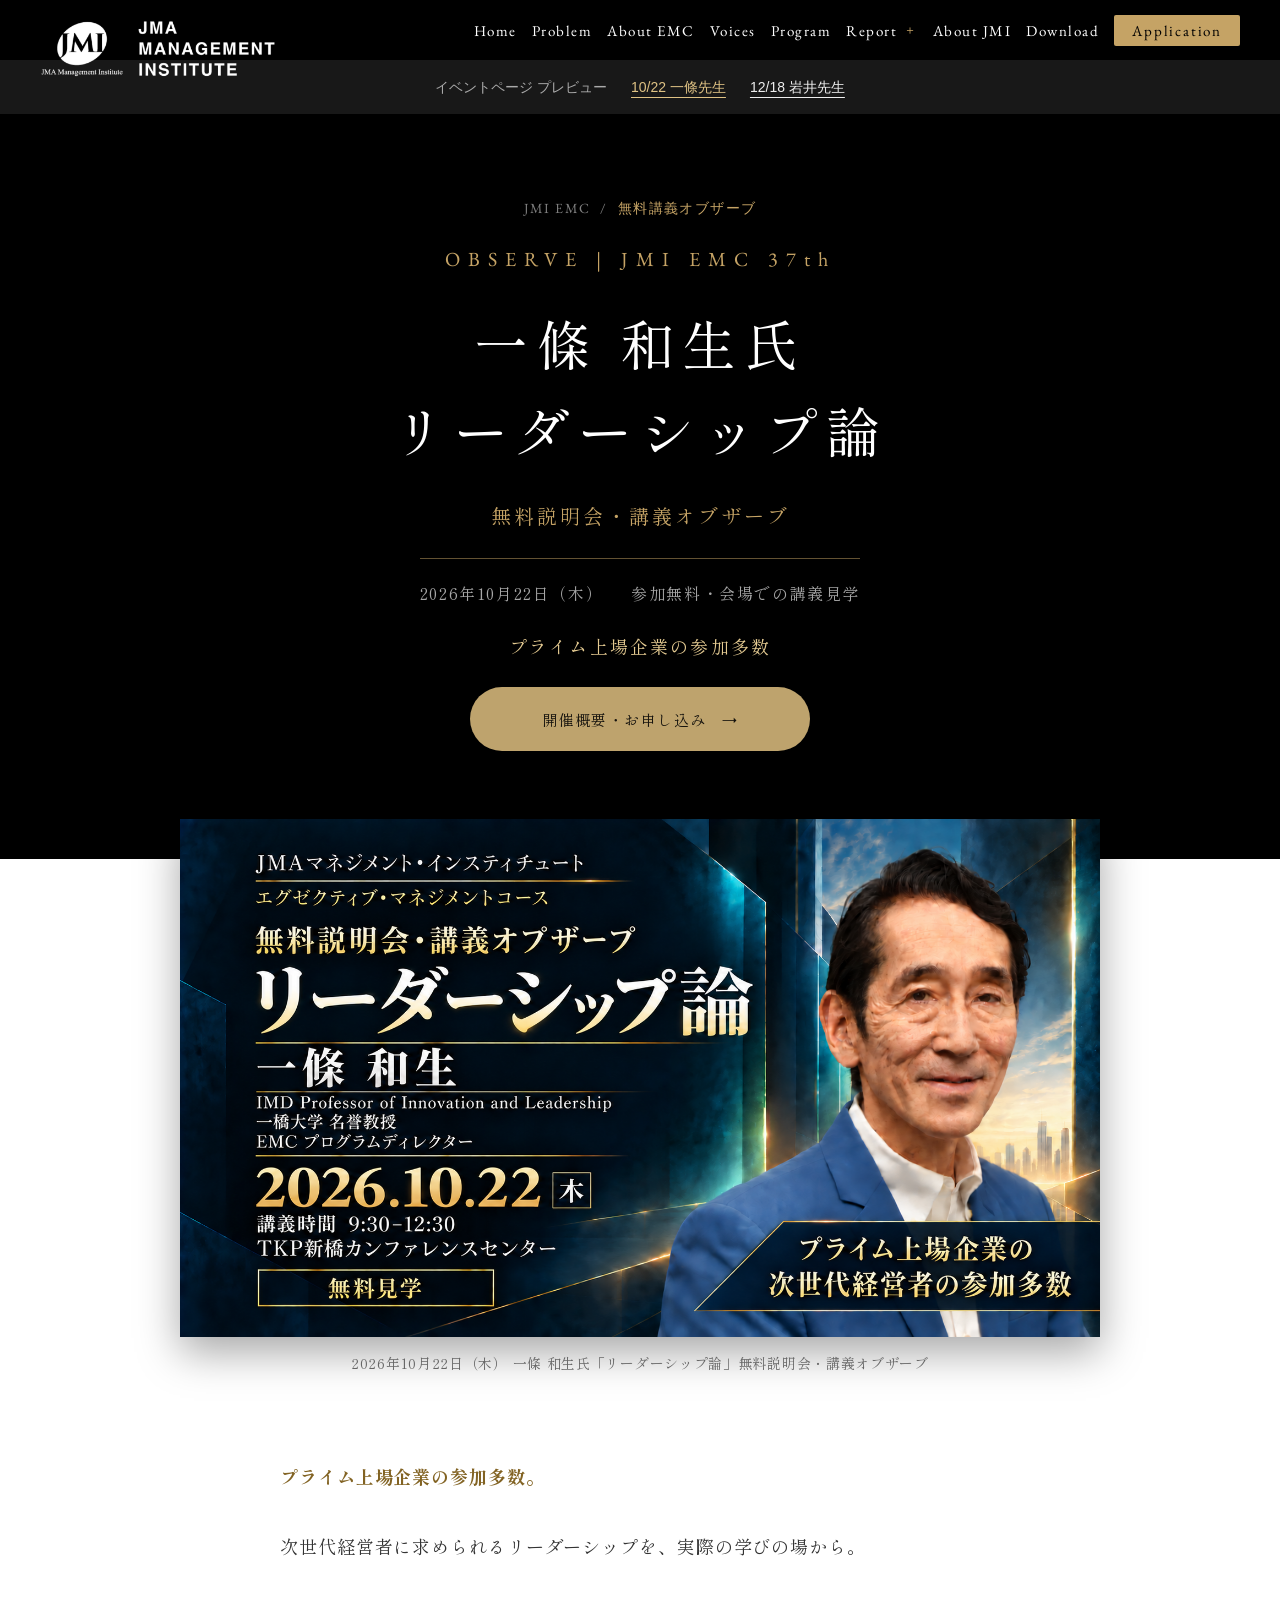
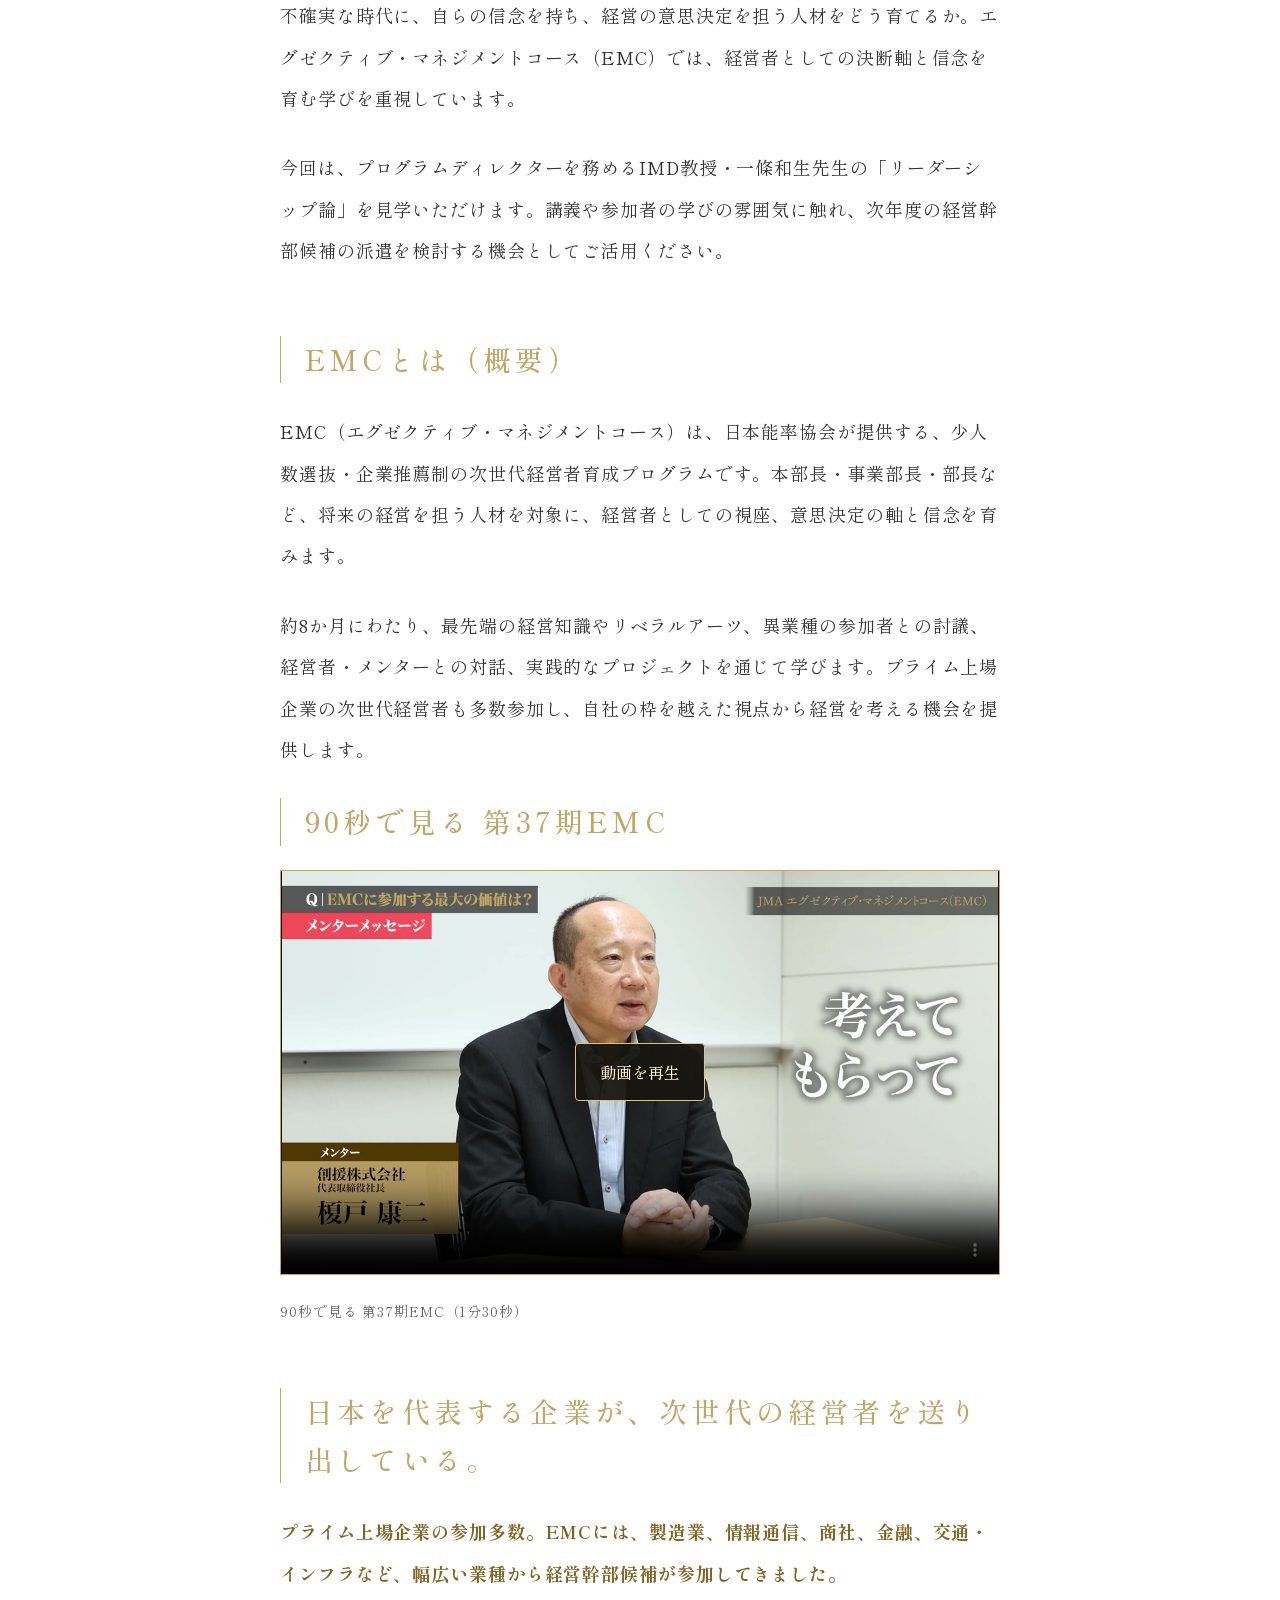
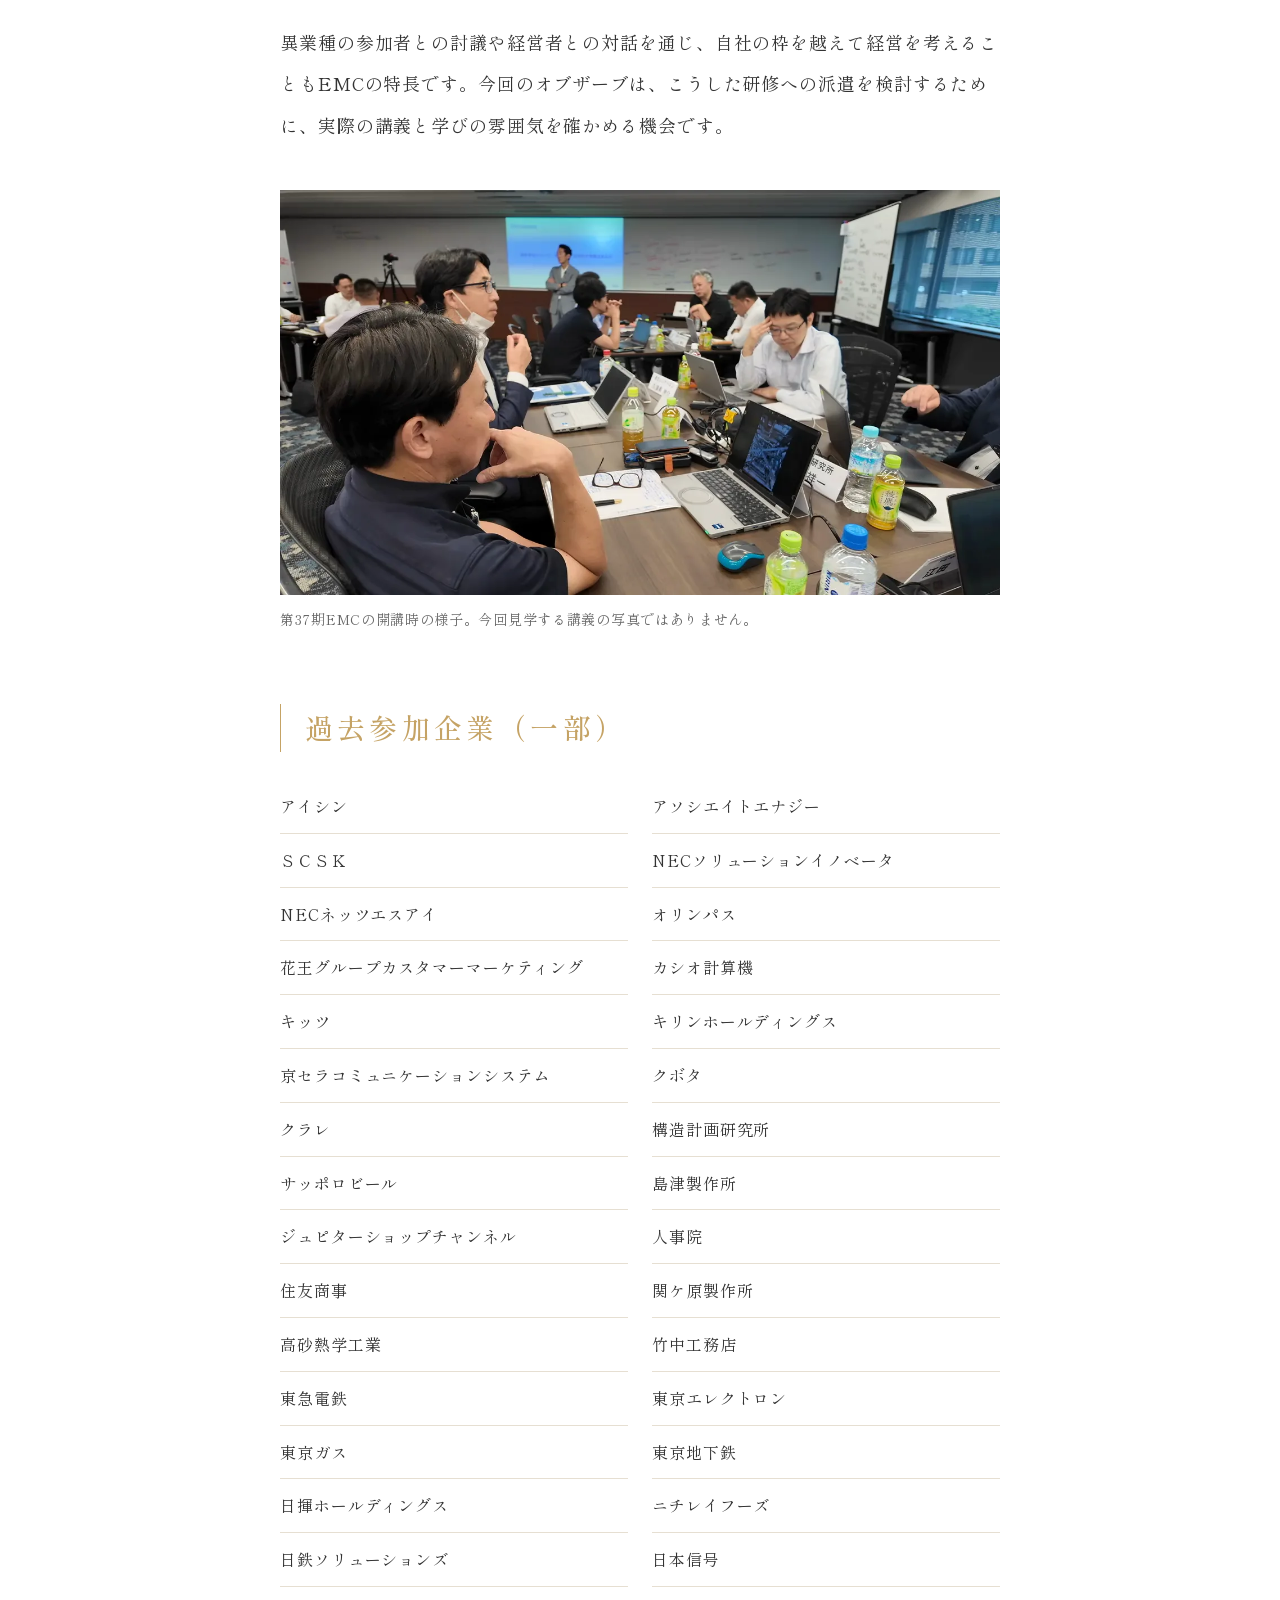
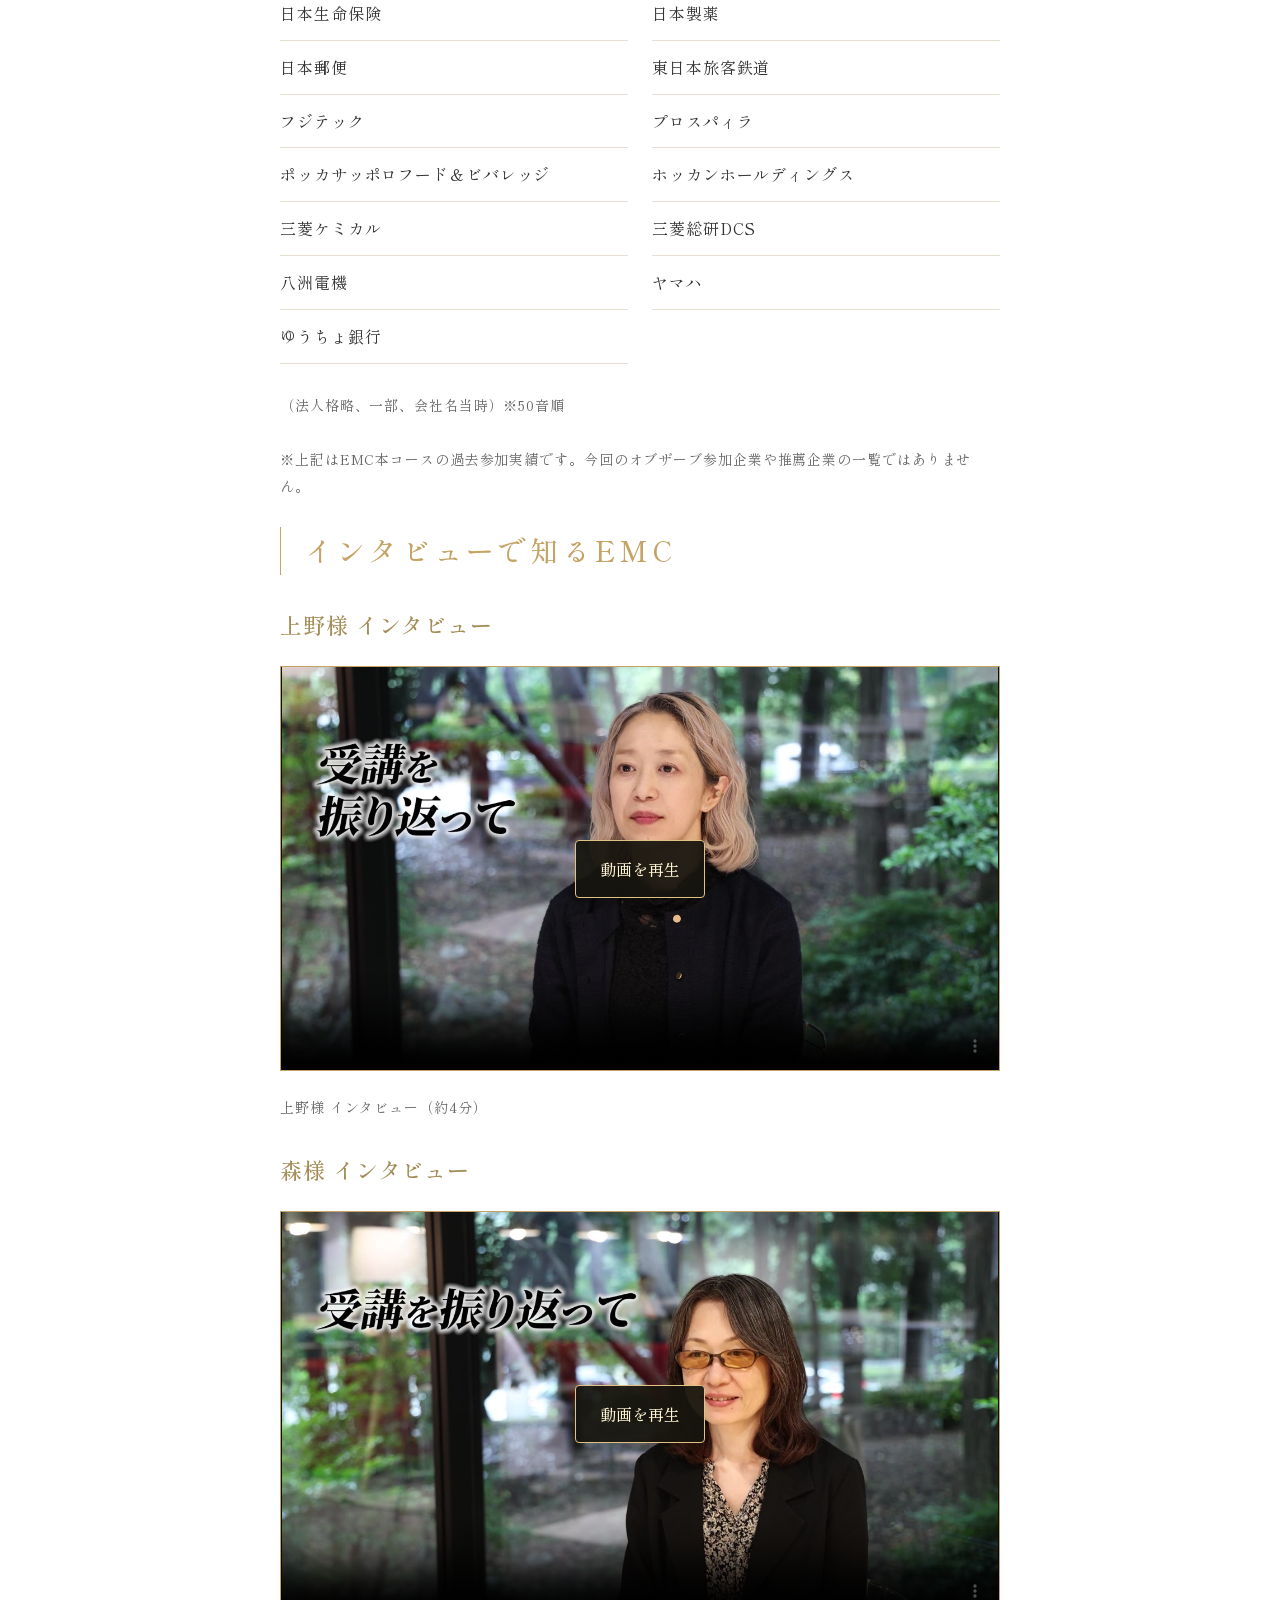
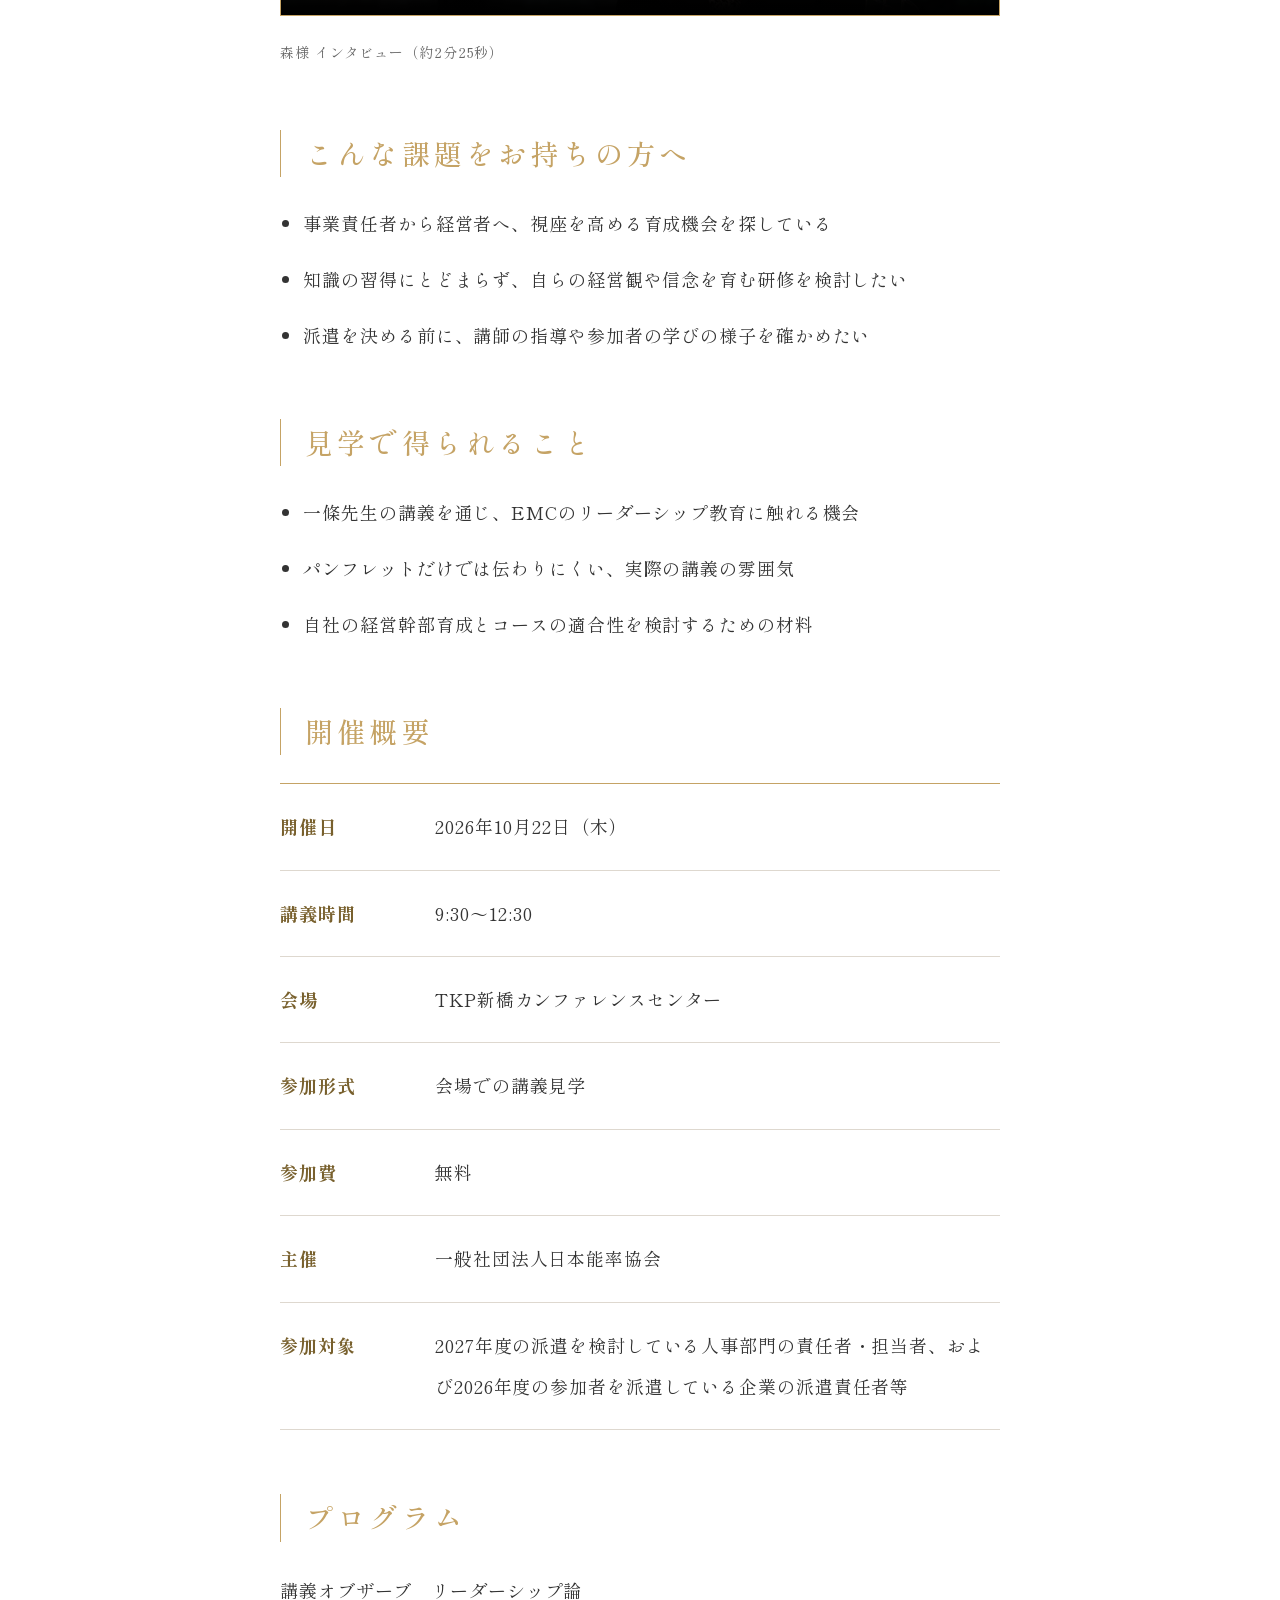
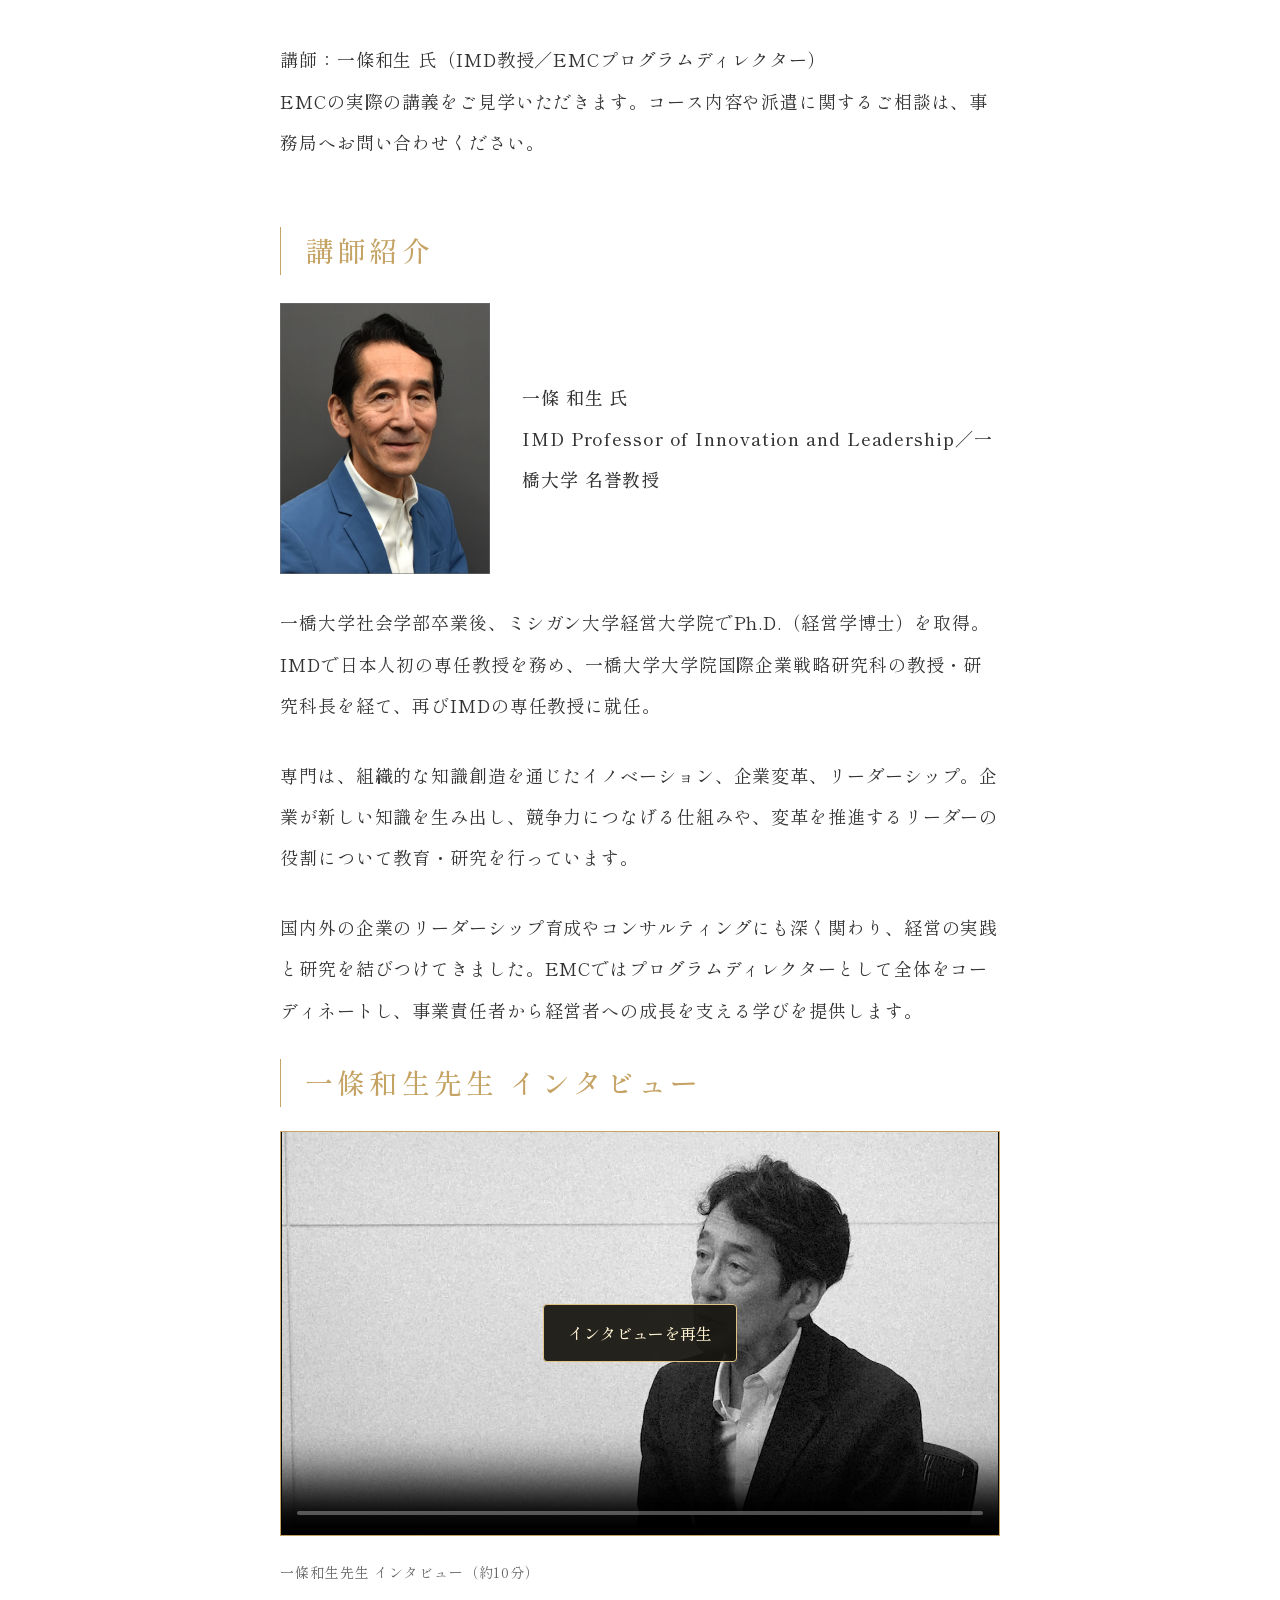
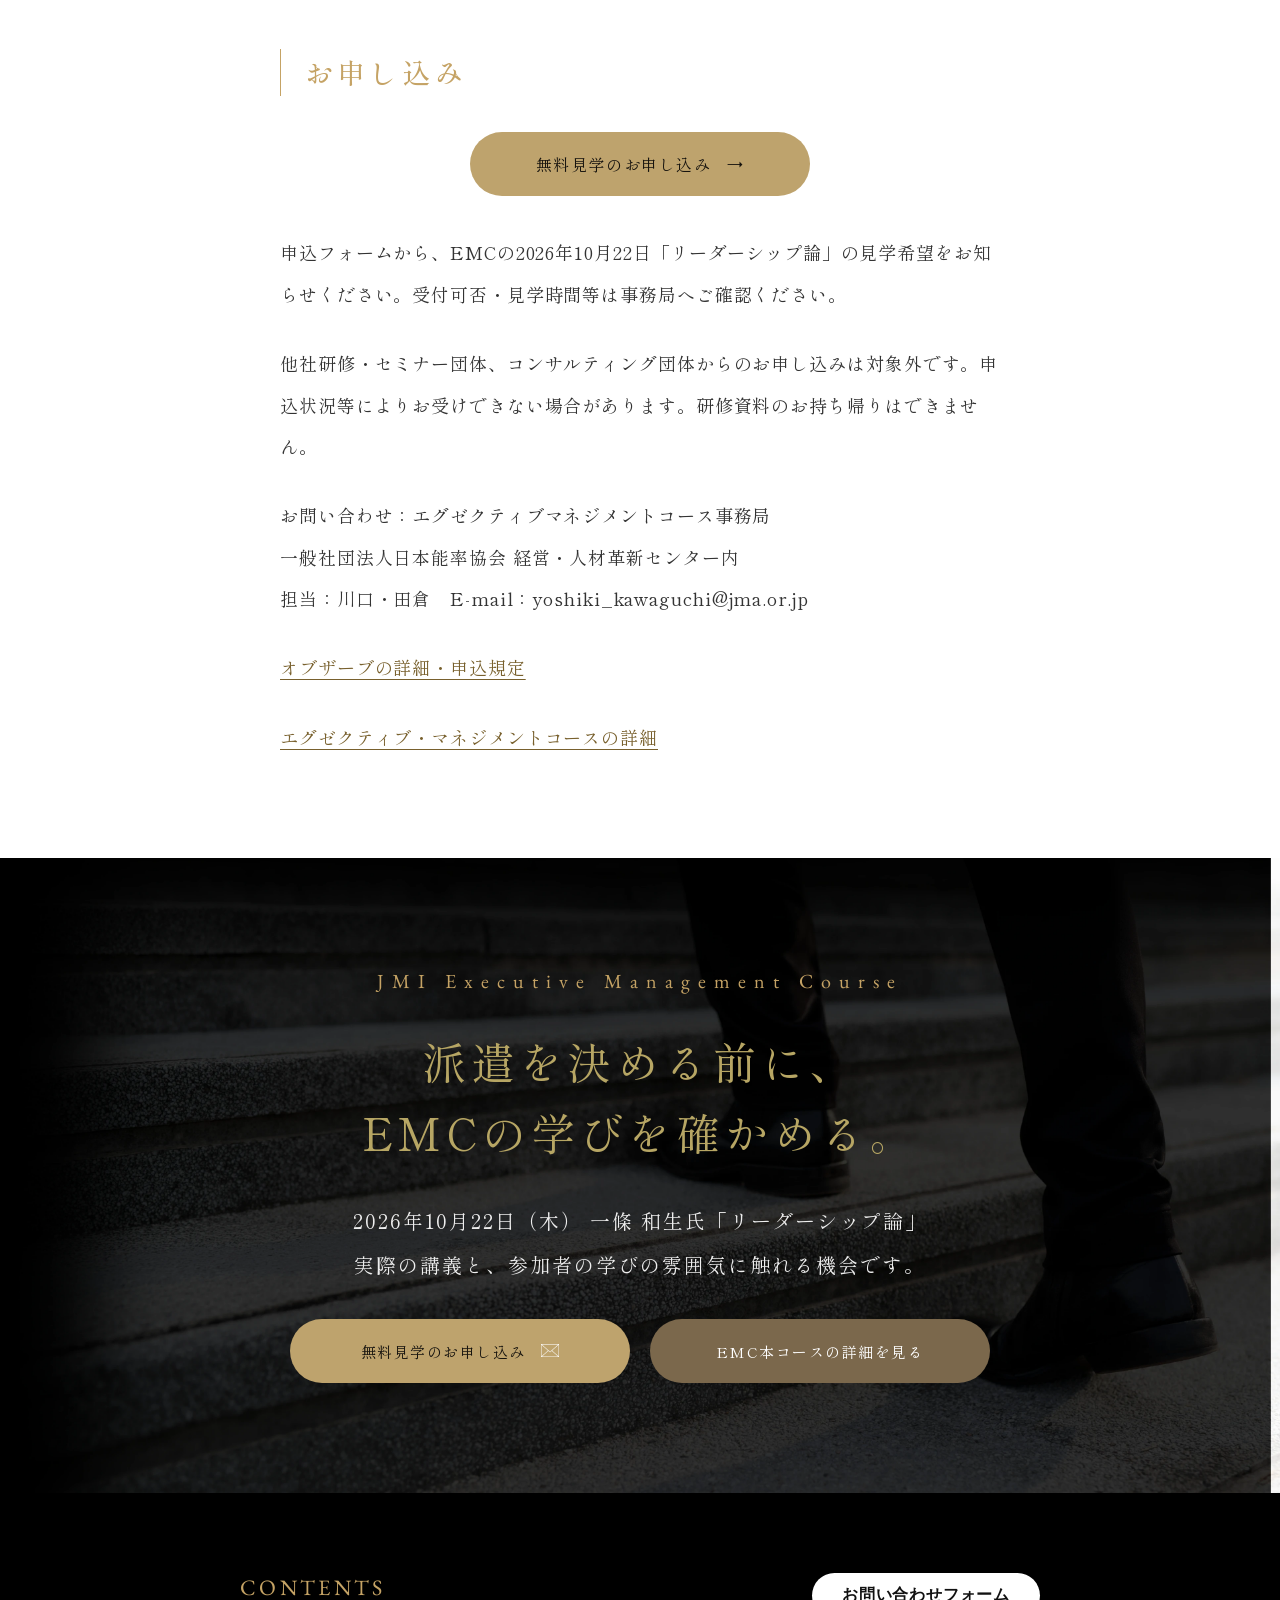
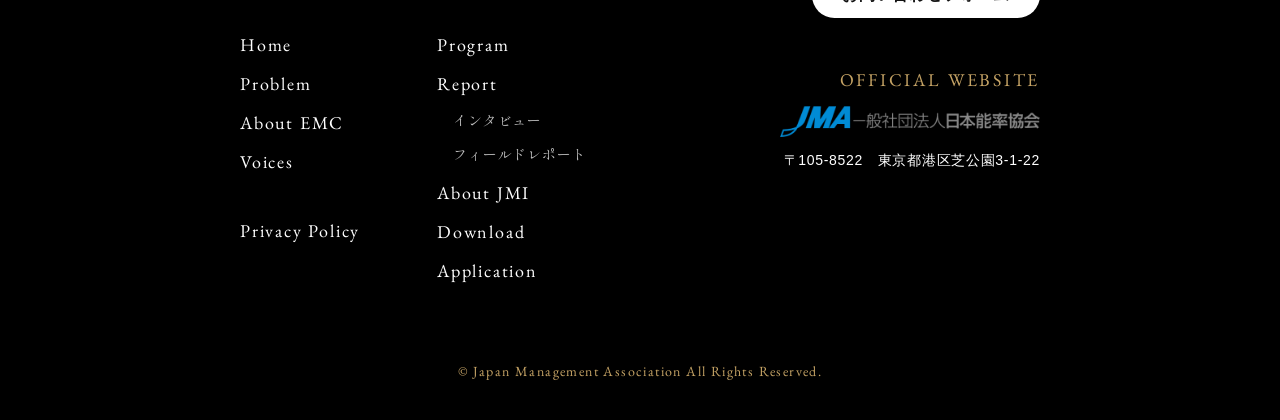
==== commit b491c686: "Add three EMC videos to October and December pages" ====
--- a/october.html
+++ b/october.html
@@ -74,6 +74,16 @@
 <h2 class="iv-h2">EMCとは（概要）</h2>
 <p class="">EMC（エグゼクティブ・マネジメントコース）は、日本能率協会が提供する、少人数選抜・企業推薦制の次世代経営者育成プログラムです。本部長・事業部長・部長など、将来の経営を担う人材を対象に、経営者としての視座、意思決定の軸と信念を育みます。</p>
 <p class="">約8か月にわたり、最先端の経営知識やリベラルアーツ、異業種の参加者との討議、経営者・メンターとの対話、実践的なプロジェクトを通じて学びます。プライム上場企業の次世代経営者も多数参加し、自社の枠を越えた視点から経営を考える機会を提供します。</p>
+<section id="emc-intro" class="event-interview" aria-labelledby="emc-intro-title">
+<h2 id="emc-intro-title" class="iv-h2">90秒で見る 第37期EMC</h2>
+<div class="event-video-frame">
+<video id="emc-intro-video" controls playsinline preload="none" poster="emc-intro-poster.jpg" data-stream="emc-intro.m3u8" aria-label="90秒で見る 第37期EMC動画"></video>
+<button class="event-video-start" type="button" aria-controls="emc-intro-video">動画を再生</button>
+</div>
+<p class="event-video-caption">90秒で見る 第37期EMC（1分30秒）</p>
+<p class="event-video-status" role="status" aria-live="polite" hidden></p>
+<noscript><p>動画の再生にはJavaScriptを有効にしてください。</p></noscript>
+</section>
 <h2 class="iv-h2">日本を代表する企業が、次世代の経営者を送り出している。</h2>
 <p class="event-proof">プライム上場企業の参加多数。EMCには、製造業、情報通信、商社、金融、交通・インフラなど、幅広い業種から経営幹部候補が参加してきました。</p>
 <p class="">異業種の参加者との討議や経営者との対話を通じ、自社の枠を越えて経営を考えることもEMCの特長です。今回のオブザーブは、こうした研修への派遣を検討するために、実際の講義と学びの雰囲気を確かめる機会です。</p>
@@ -82,6 +92,29 @@
 <ul class="company-list"><li>アイシン</li><li>アソシエイトエナジー</li><li>ＳＣＳＫ</li><li>NECソリューションイノベータ</li><li>NECネッツエスアイ</li><li>オリンパス</li><li>花王グループカスタマーマーケティング</li><li>カシオ計算機</li><li>キッツ</li><li>キリンホールディングス</li><li>京セラコミュニケーションシステム</li><li>クボタ</li><li>クラレ</li><li>構造計画研究所</li><li>サッポロビール</li><li>島津製作所</li><li>ジュピターショップチャンネル</li><li>人事院</li><li>住友商事</li><li>関ケ原製作所</li><li>高砂熱学工業</li><li>竹中工務店</li><li>東急電鉄</li><li>東京エレクトロン</li><li>東京ガス</li><li>東京地下鉄</li><li>日揮ホールディングス</li><li>ニチレイフーズ</li><li>日鉄ソリューションズ</li><li>日本信号</li><li>日本生命保険</li><li>日本製薬</li><li>日本郵便</li><li>東日本旅客鉄道</li><li>フジテック</li><li>プロスパィラ</li><li>ポッカサッポロフード＆ビバレッジ</li><li>ホッカンホールディングス</li><li>三菱ケミカル</li><li>三菱総研DCS</li><li>八洲電機</li><li>ヤマハ</li><li>ゆうちょ銀行</li></ul>
 <p class="event-note">（法人格略、一部、会社名当時）※50音順</p>
 <p class="event-note">※上記はEMC本コースの過去参加実績です。今回のオブザーブ参加企業や推薦企業の一覧ではありません。</p>
+<section id="participant-interviews" class="event-video-collection" aria-labelledby="participant-interviews-title">
+<h2 id="participant-interviews-title" class="iv-h2">インタビューで知るEMC</h2>
+<section id="ueno-interview" class="event-interview" aria-labelledby="ueno-interview-title">
+<h3 id="ueno-interview-title" class="event-video-heading">上野様 インタビュー</h3>
+<div class="event-video-frame">
+<video id="ueno-interview-video" controls playsinline preload="none" poster="ueno-interview-poster.jpg" data-stream="ueno-interview.m3u8" aria-label="上野様 インタビュー動画"></video>
+<button class="event-video-start" type="button" aria-controls="ueno-interview-video">動画を再生</button>
+</div>
+<p class="event-video-caption">上野様 インタビュー（約4分）</p>
+<p class="event-video-status" role="status" aria-live="polite" hidden></p>
+<noscript><p>動画の再生にはJavaScriptを有効にしてください。</p></noscript>
+</section>
+<section id="mori-interview" class="event-interview" aria-labelledby="mori-interview-title">
+<h3 id="mori-interview-title" class="event-video-heading">森様 インタビュー</h3>
+<div class="event-video-frame">
+<video id="mori-interview-video" controls playsinline preload="none" poster="mori-interview-poster.jpg" data-stream="mori-interview.m3u8" aria-label="森様 インタビュー動画"></video>
+<button class="event-video-start" type="button" aria-controls="mori-interview-video">動画を再生</button>
+</div>
+<p class="event-video-caption">森様 インタビュー（約2分25秒）</p>
+<p class="event-video-status" role="status" aria-live="polite" hidden></p>
+<noscript><p>動画の再生にはJavaScriptを有効にしてください。</p></noscript>
+</section>
+</section>
 <h2 class="iv-h2">こんな課題をお持ちの方へ</h2>
 <ul class="iv-list event-list"><li>事業責任者から経営者へ、視座を高める育成機会を探している</li><li>知識の習得にとどまらず、自らの経営観や信念を育む研修を検討したい</li><li>派遣を決める前に、講師の指導や参加者の学びの様子を確かめたい</li></ul>
 <h2 class="iv-h2">見学で得られること</h2>
--- a/event.css
+++ b/event.css
@@ -19,3 +19,9 @@
 .iv-body .event-video-caption{margin:0;font-size:14px;color:#666;line-height:1.8}
 .iv-body .event-video-status{margin:0;font-size:14px;line-height:1.8;color:#8c291e}
 @media(max-width:600px){.event-video-start{font-size:14px;padding:12px 16px}.event-interview{gap:18px}}
+
+/* Shared EMC video sections */
+.event-video-collection{display:grid;gap:32px;scroll-margin-top:95px}
+.event-video-collection>.iv-h2{margin:0}
+.iv-body .event-video-heading{margin:0;font-size:22px;line-height:1.6;font-weight:500;color:#a38c56}
+@media(max-width:600px){.event-video-collection{gap:28px}.iv-body .event-video-heading{font-size:20px}}
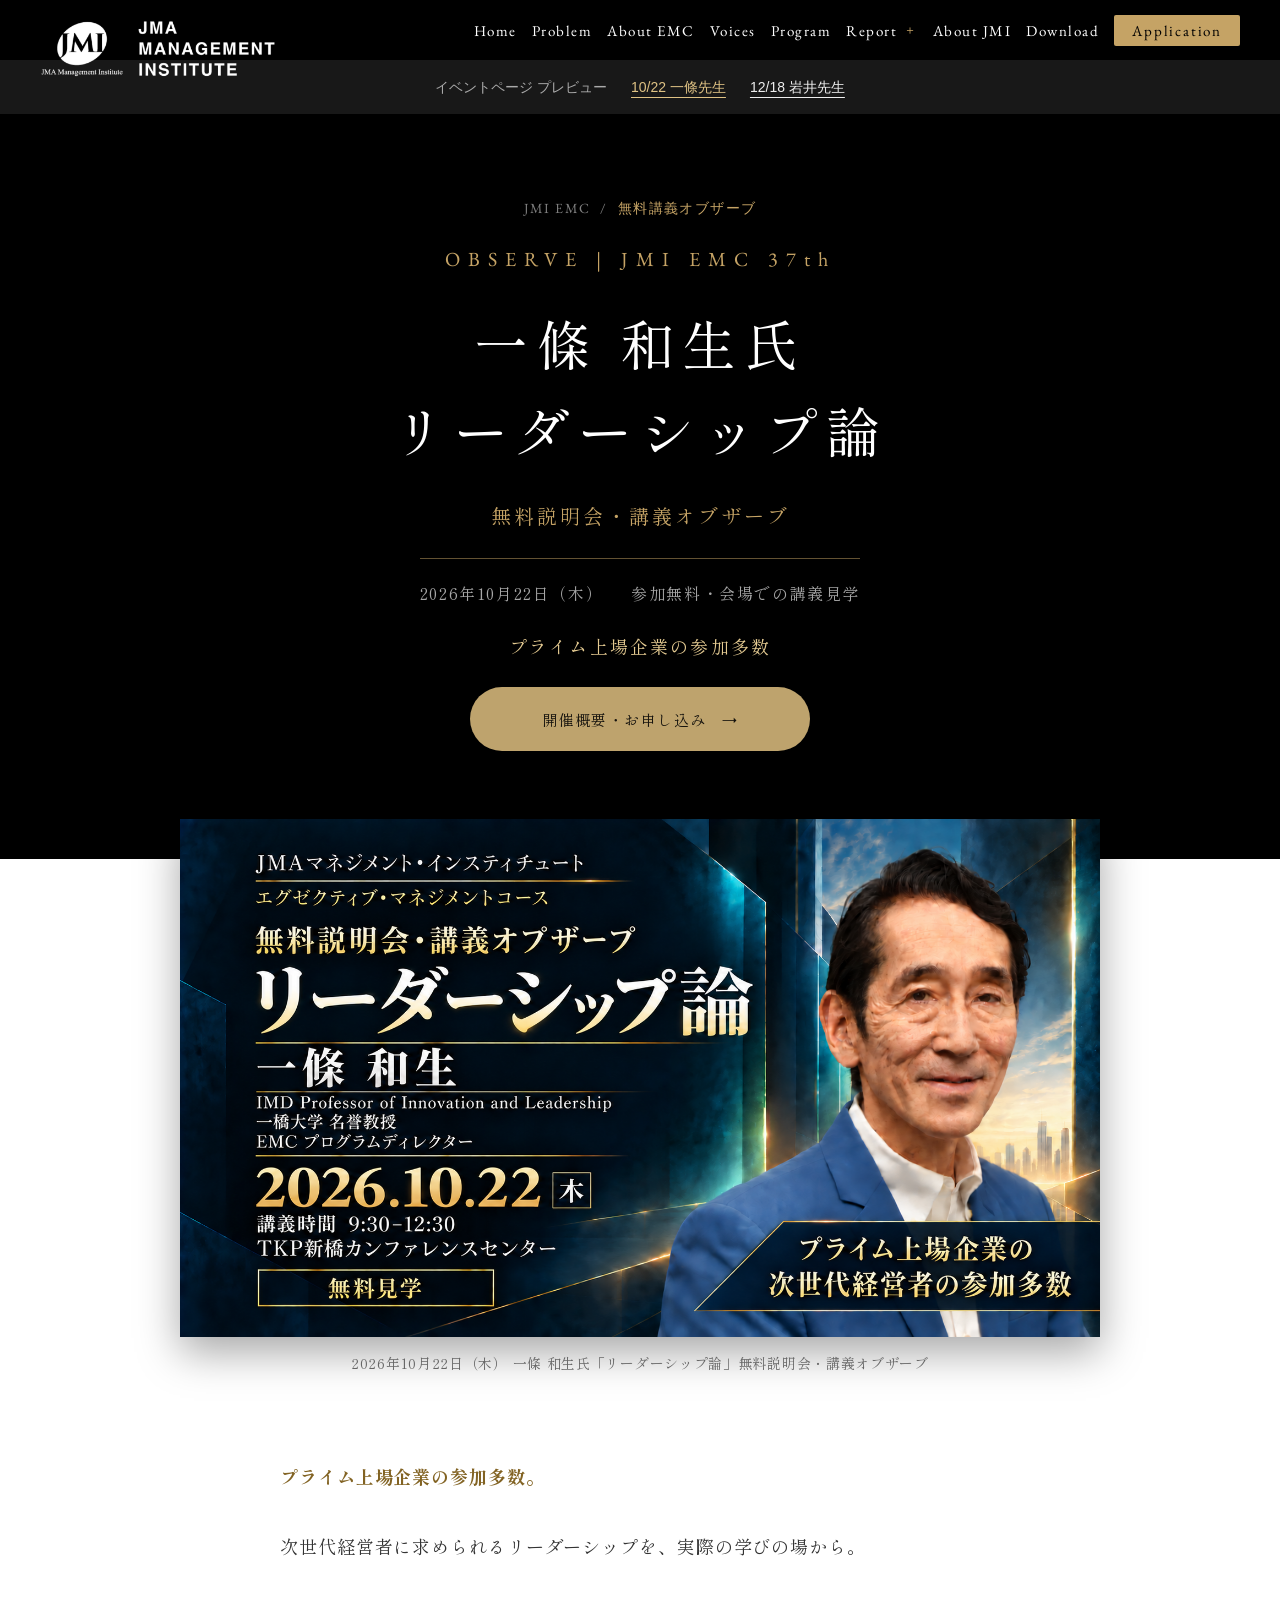
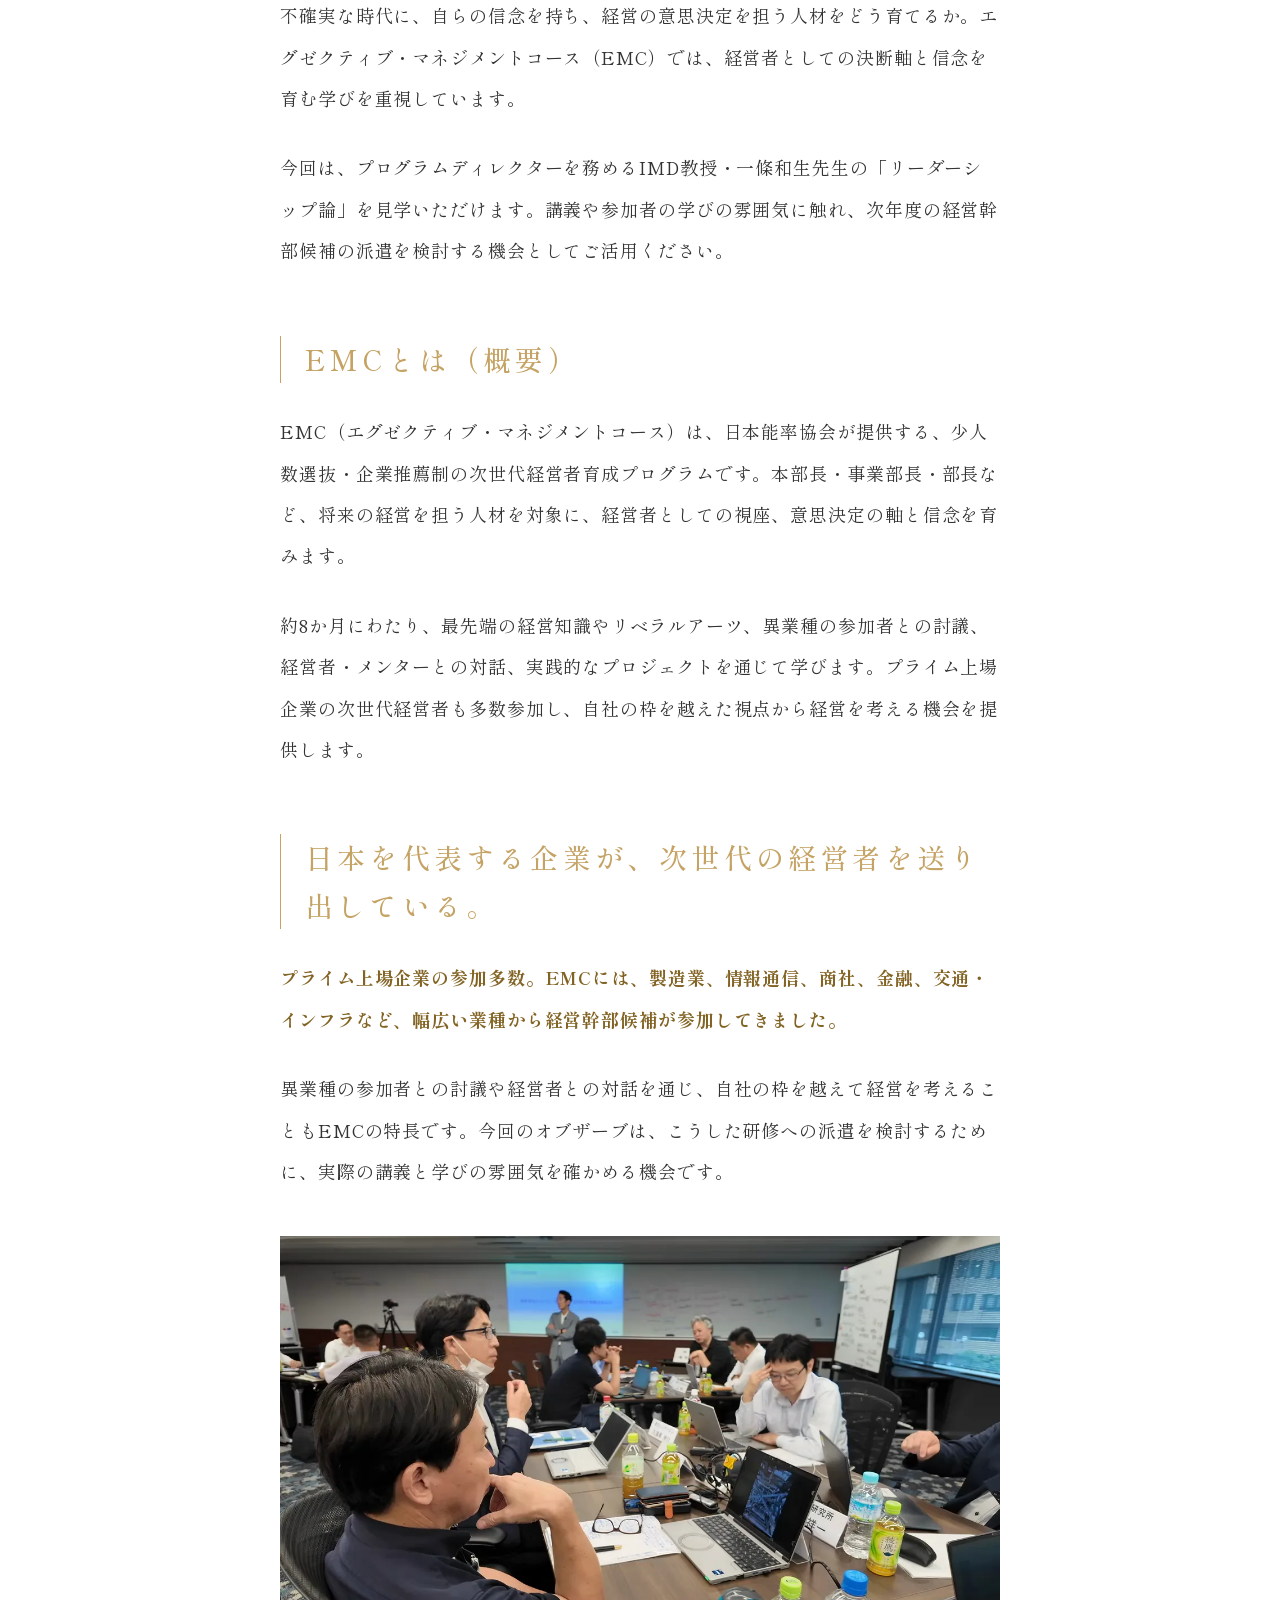
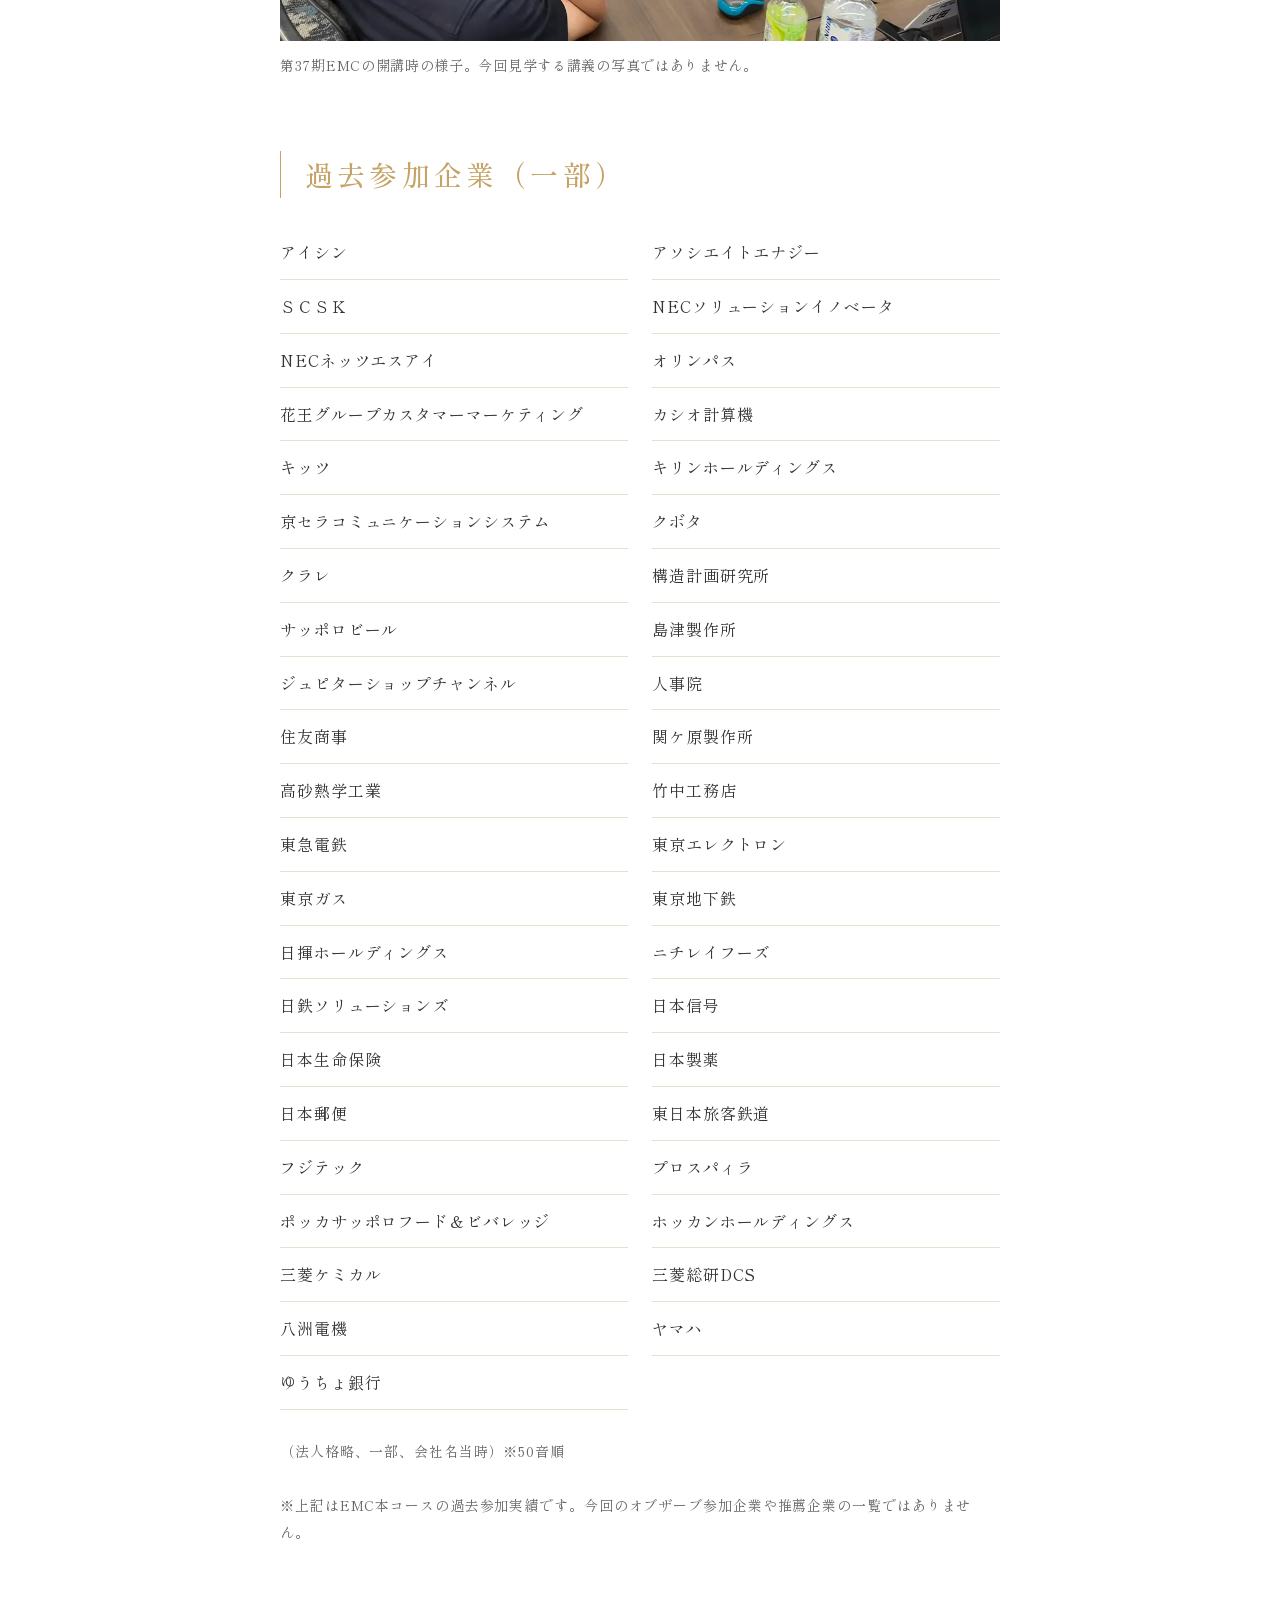
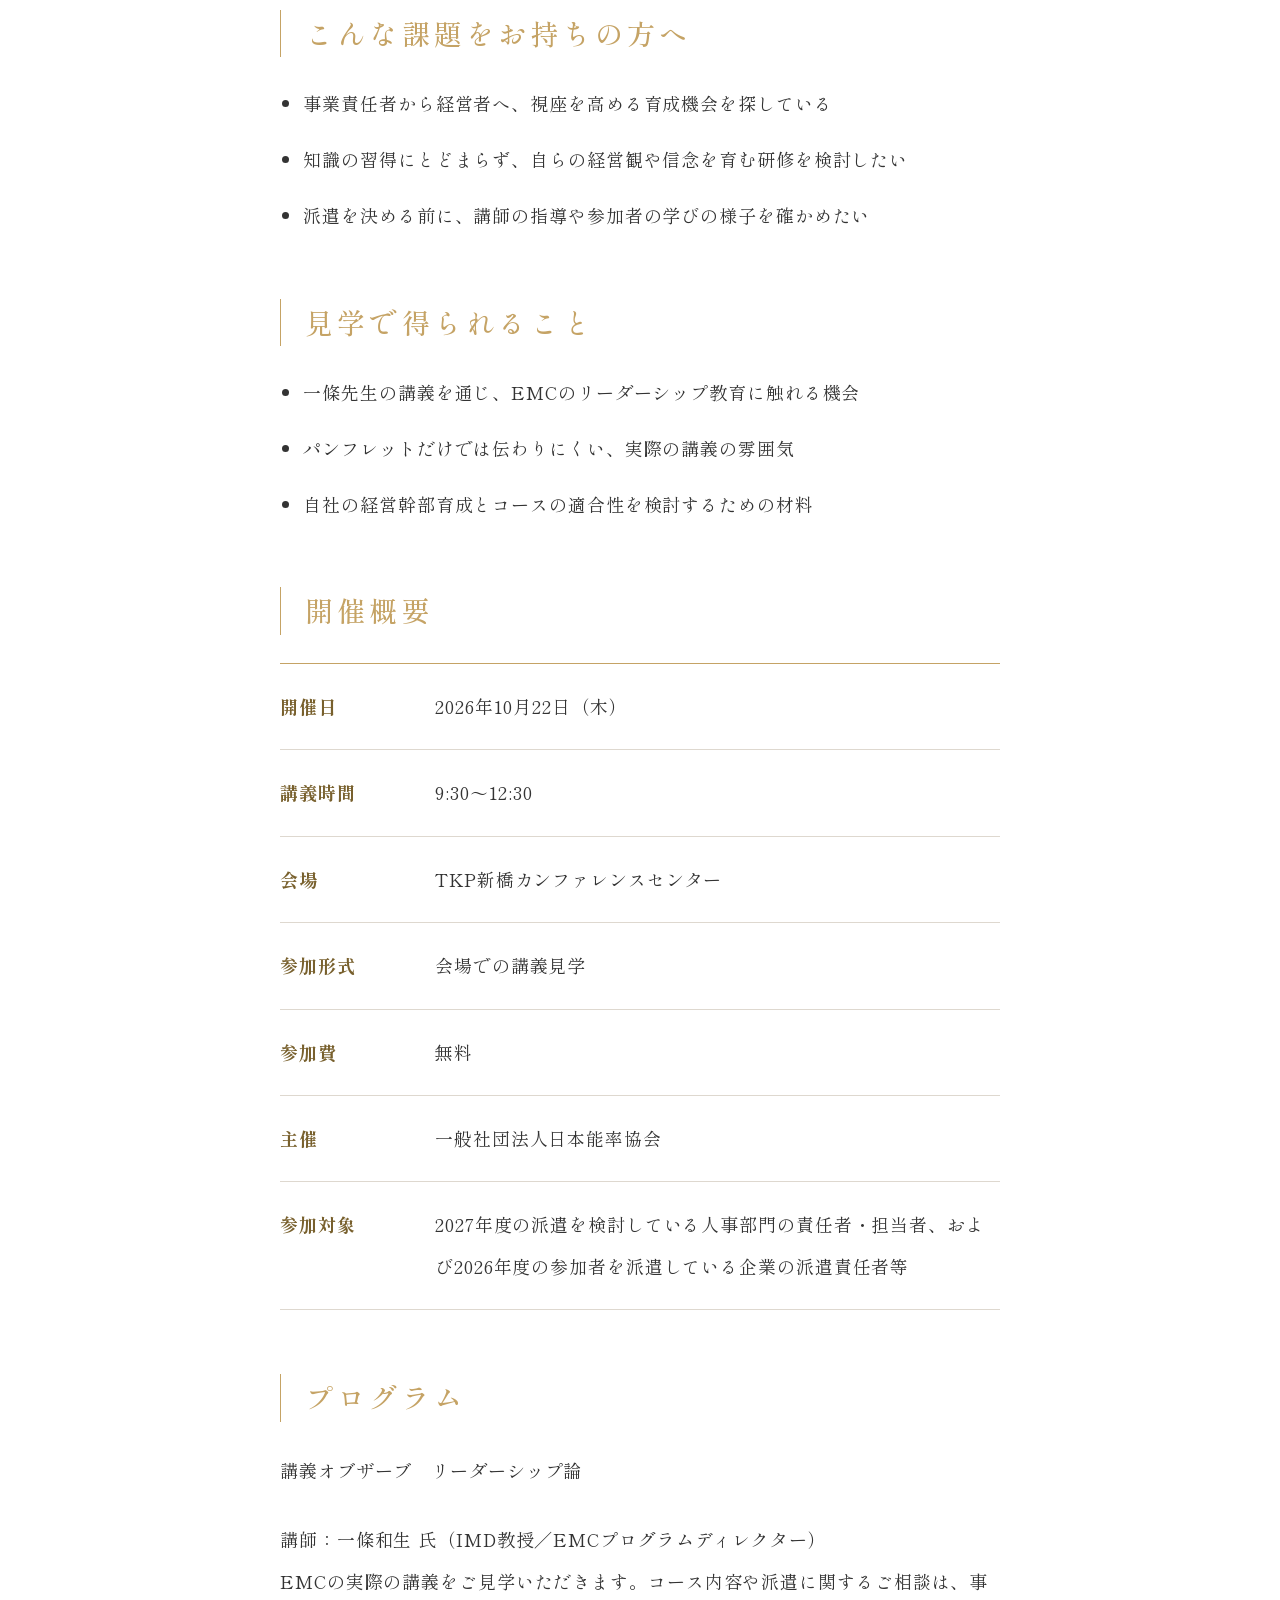
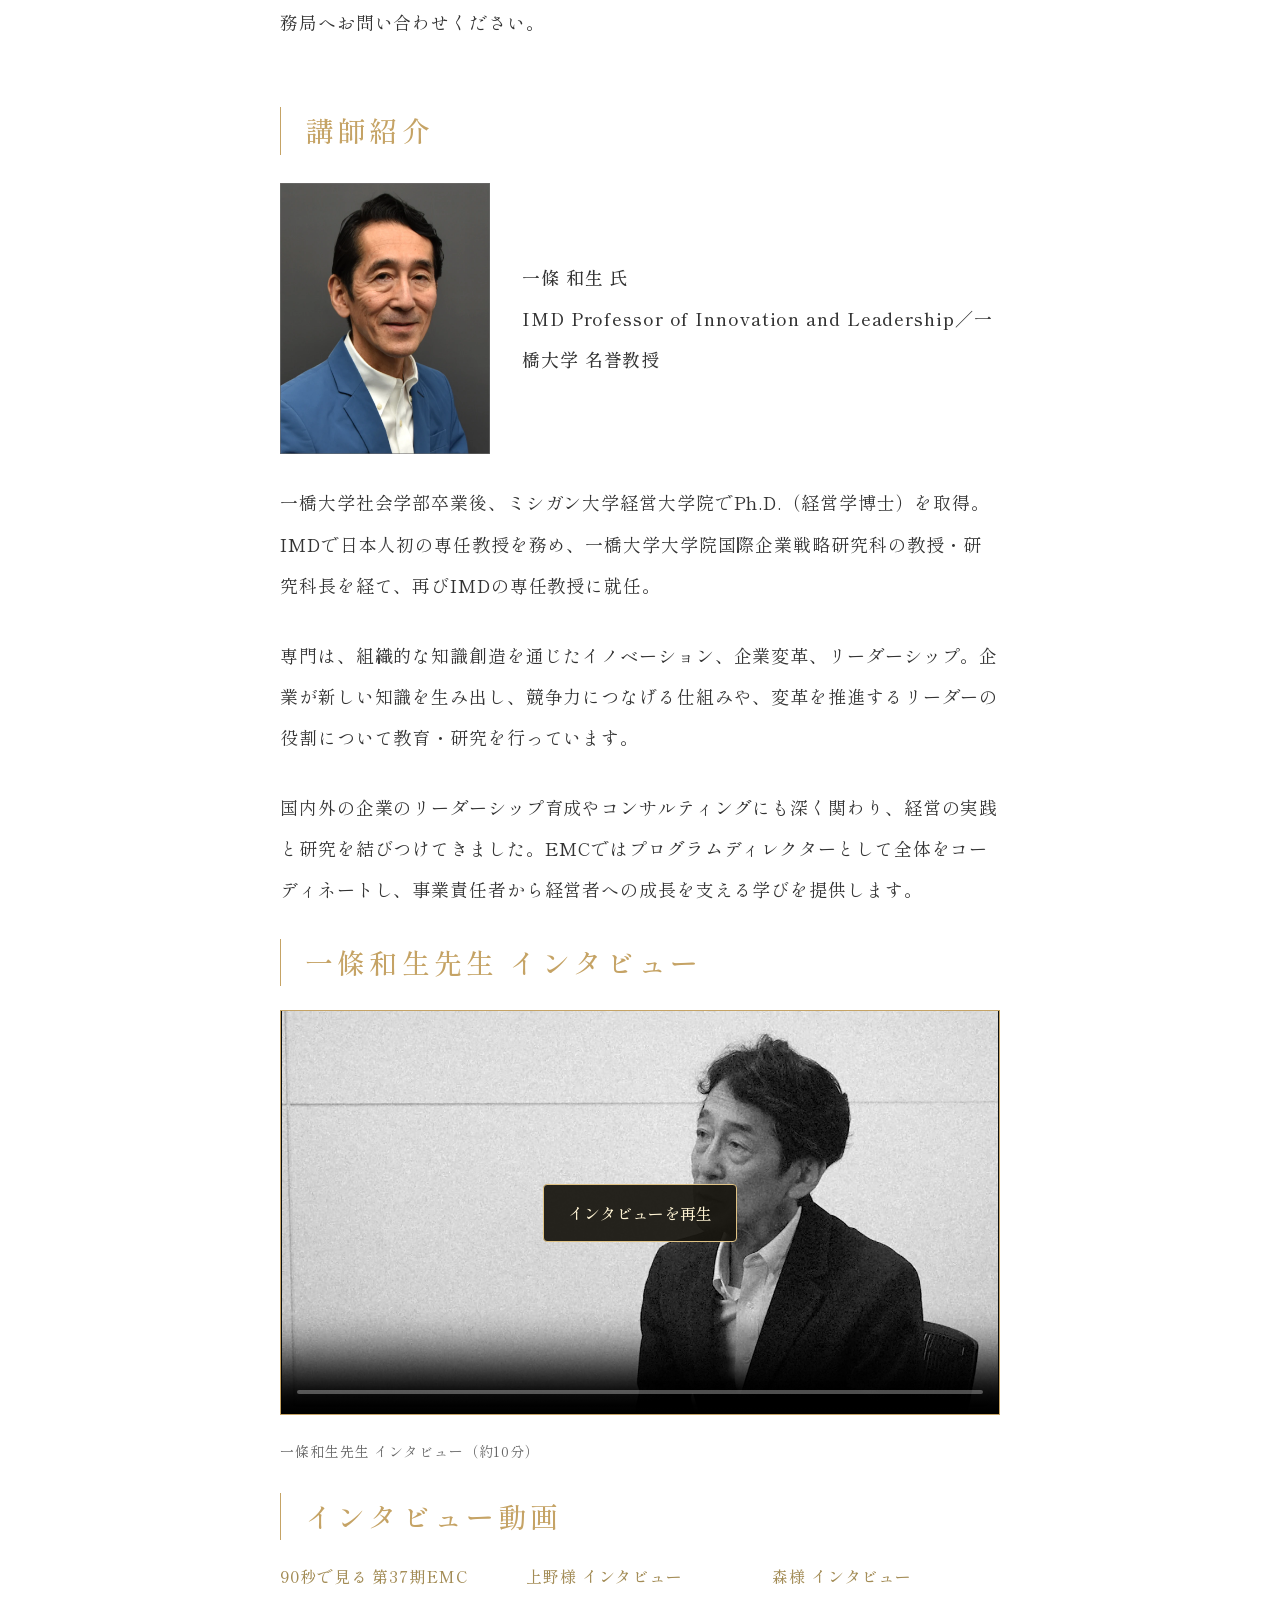
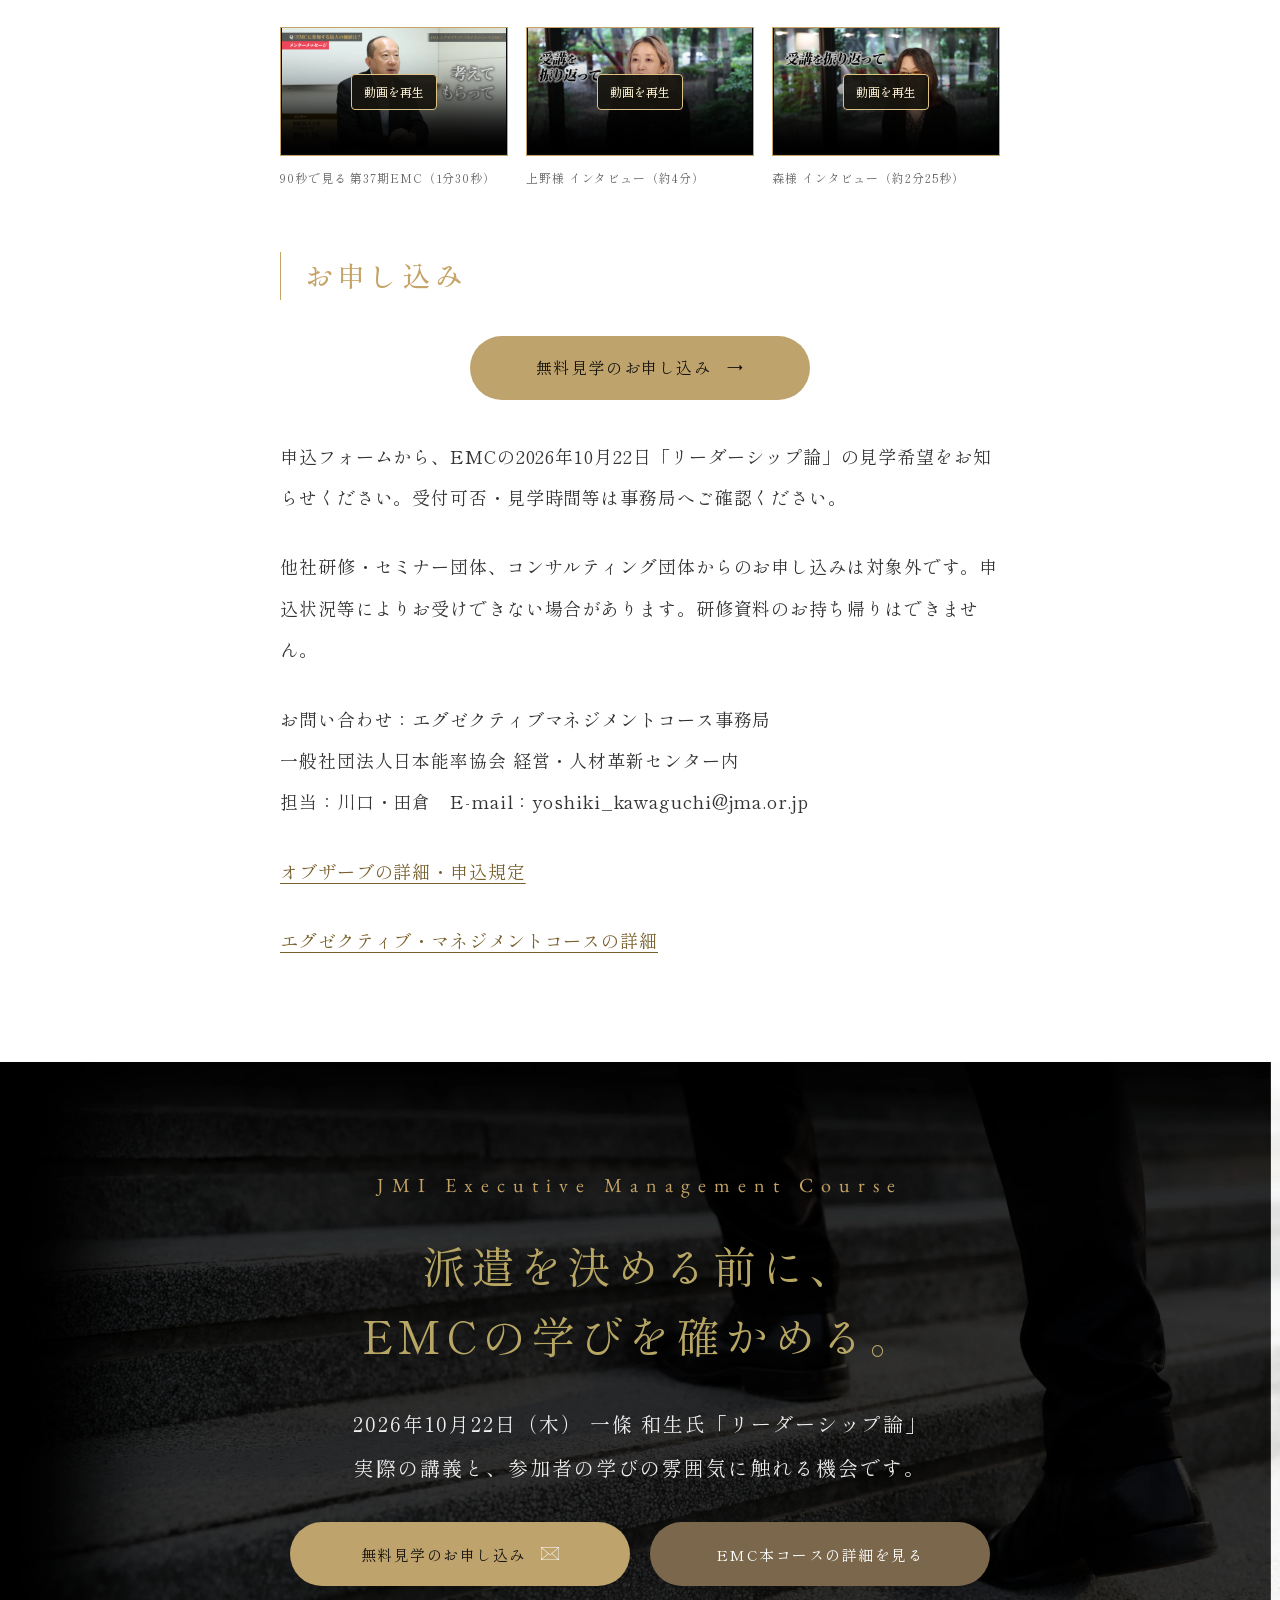
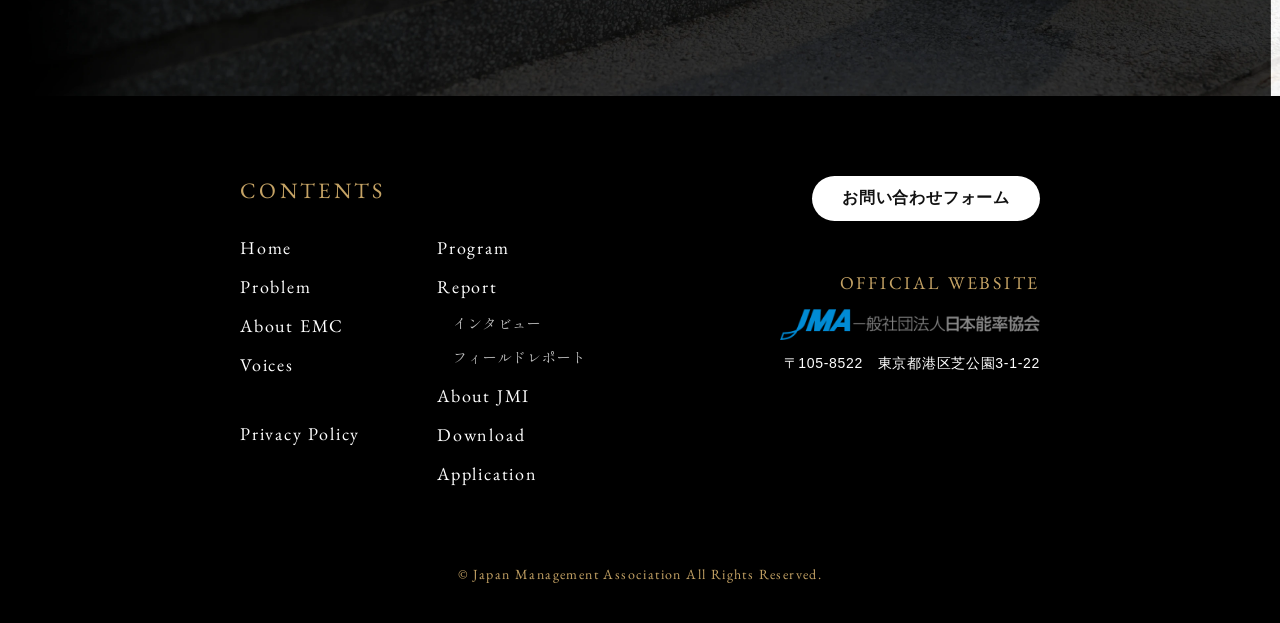
==== commit ddec06d2: "Arrange shared videos in three columns below Ichijo interview" ====
--- a/october.html
+++ b/october.html
@@ -1,4 +1,4 @@
-<!DOCTYPE html><html lang="ja"><head><meta charset="UTF-8"><meta name="viewport" content="width=device-width,initial-scale=1"><meta name="robots" content="noindex,nofollow"><title>一條 和生氏「リーダーシップ論」無料講義オブザーブ｜EMC</title><meta name="description" content="2026年10月22日（木）、一條 和生氏のリーダーシップ論を見学。次年度の幹部育成・EMCへの派遣を検討する企業のご担当者へ。"><link rel="icon" href="favicon.ico"><link href="fonts.css" rel="stylesheet"><link rel="stylesheet" href="style.css"><link rel="stylesheet" href="interview.css"><link rel="stylesheet" href="event.css"></head><body class="iv-page"><a href="#main" class="skip-link">本文へ</a><header class="header">
+<!DOCTYPE html><html lang="ja"><head><meta charset="UTF-8"><meta name="viewport" content="width=device-width,initial-scale=1"><meta name="robots" content="noindex,nofollow"><title>一條 和生氏「リーダーシップ論」無料講義オブザーブ｜EMC</title><meta name="description" content="2026年10月22日（木）、一條 和生氏のリーダーシップ論を見学。次年度の幹部育成・EMCへの派遣を検討する企業のご担当者へ。"><link rel="icon" href="favicon.ico"><link href="fonts.css" rel="stylesheet"><link rel="stylesheet" href="style.css"><link rel="stylesheet" href="interview.css"><link rel="stylesheet" href="event.css?v=video-grid-1"></head><body class="iv-page"><a href="#main" class="skip-link">本文へ</a><header class="header">
 
         <a href="https://jmi.jma.or.jp/lp/001/index.html" class="header-logo">
             <img src="jmi_logo.webp" alt="JMI EMC Logo">
@@ -74,16 +74,6 @@
 <h2 class="iv-h2">EMCとは（概要）</h2>
 <p class="">EMC（エグゼクティブ・マネジメントコース）は、日本能率協会が提供する、少人数選抜・企業推薦制の次世代経営者育成プログラムです。本部長・事業部長・部長など、将来の経営を担う人材を対象に、経営者としての視座、意思決定の軸と信念を育みます。</p>
 <p class="">約8か月にわたり、最先端の経営知識やリベラルアーツ、異業種の参加者との討議、経営者・メンターとの対話、実践的なプロジェクトを通じて学びます。プライム上場企業の次世代経営者も多数参加し、自社の枠を越えた視点から経営を考える機会を提供します。</p>
-<section id="emc-intro" class="event-interview" aria-labelledby="emc-intro-title">
-<h2 id="emc-intro-title" class="iv-h2">90秒で見る 第37期EMC</h2>
-<div class="event-video-frame">
-<video id="emc-intro-video" controls playsinline preload="none" poster="emc-intro-poster.jpg" data-stream="emc-intro.m3u8" aria-label="90秒で見る 第37期EMC動画"></video>
-<button class="event-video-start" type="button" aria-controls="emc-intro-video">動画を再生</button>
-</div>
-<p class="event-video-caption">90秒で見る 第37期EMC（1分30秒）</p>
-<p class="event-video-status" role="status" aria-live="polite" hidden></p>
-<noscript><p>動画の再生にはJavaScriptを有効にしてください。</p></noscript>
-</section>
 <h2 class="iv-h2">日本を代表する企業が、次世代の経営者を送り出している。</h2>
 <p class="event-proof">プライム上場企業の参加多数。EMCには、製造業、情報通信、商社、金融、交通・インフラなど、幅広い業種から経営幹部候補が参加してきました。</p>
 <p class="">異業種の参加者との討議や経営者との対話を通じ、自社の枠を越えて経営を考えることもEMCの特長です。今回のオブザーブは、こうした研修への派遣を検討するために、実際の講義と学びの雰囲気を確かめる機会です。</p>
@@ -92,29 +82,6 @@
 <ul class="company-list"><li>アイシン</li><li>アソシエイトエナジー</li><li>ＳＣＳＫ</li><li>NECソリューションイノベータ</li><li>NECネッツエスアイ</li><li>オリンパス</li><li>花王グループカスタマーマーケティング</li><li>カシオ計算機</li><li>キッツ</li><li>キリンホールディングス</li><li>京セラコミュニケーションシステム</li><li>クボタ</li><li>クラレ</li><li>構造計画研究所</li><li>サッポロビール</li><li>島津製作所</li><li>ジュピターショップチャンネル</li><li>人事院</li><li>住友商事</li><li>関ケ原製作所</li><li>高砂熱学工業</li><li>竹中工務店</li><li>東急電鉄</li><li>東京エレクトロン</li><li>東京ガス</li><li>東京地下鉄</li><li>日揮ホールディングス</li><li>ニチレイフーズ</li><li>日鉄ソリューションズ</li><li>日本信号</li><li>日本生命保険</li><li>日本製薬</li><li>日本郵便</li><li>東日本旅客鉄道</li><li>フジテック</li><li>プロスパィラ</li><li>ポッカサッポロフード＆ビバレッジ</li><li>ホッカンホールディングス</li><li>三菱ケミカル</li><li>三菱総研DCS</li><li>八洲電機</li><li>ヤマハ</li><li>ゆうちょ銀行</li></ul>
 <p class="event-note">（法人格略、一部、会社名当時）※50音順</p>
 <p class="event-note">※上記はEMC本コースの過去参加実績です。今回のオブザーブ参加企業や推薦企業の一覧ではありません。</p>
-<section id="participant-interviews" class="event-video-collection" aria-labelledby="participant-interviews-title">
-<h2 id="participant-interviews-title" class="iv-h2">インタビューで知るEMC</h2>
-<section id="ueno-interview" class="event-interview" aria-labelledby="ueno-interview-title">
-<h3 id="ueno-interview-title" class="event-video-heading">上野様 インタビュー</h3>
-<div class="event-video-frame">
-<video id="ueno-interview-video" controls playsinline preload="none" poster="ueno-interview-poster.jpg" data-stream="ueno-interview.m3u8" aria-label="上野様 インタビュー動画"></video>
-<button class="event-video-start" type="button" aria-controls="ueno-interview-video">動画を再生</button>
-</div>
-<p class="event-video-caption">上野様 インタビュー（約4分）</p>
-<p class="event-video-status" role="status" aria-live="polite" hidden></p>
-<noscript><p>動画の再生にはJavaScriptを有効にしてください。</p></noscript>
-</section>
-<section id="mori-interview" class="event-interview" aria-labelledby="mori-interview-title">
-<h3 id="mori-interview-title" class="event-video-heading">森様 インタビュー</h3>
-<div class="event-video-frame">
-<video id="mori-interview-video" controls playsinline preload="none" poster="mori-interview-poster.jpg" data-stream="mori-interview.m3u8" aria-label="森様 インタビュー動画"></video>
-<button class="event-video-start" type="button" aria-controls="mori-interview-video">動画を再生</button>
-</div>
-<p class="event-video-caption">森様 インタビュー（約2分25秒）</p>
-<p class="event-video-status" role="status" aria-live="polite" hidden></p>
-<noscript><p>動画の再生にはJavaScriptを有効にしてください。</p></noscript>
-</section>
-</section>
 <h2 class="iv-h2">こんな課題をお持ちの方へ</h2>
 <ul class="iv-list event-list"><li>事業責任者から経営者へ、視座を高める育成機会を探している</li><li>知識の習得にとどまらず、自らの経営観や信念を育む研修を検討したい</li><li>派遣を決める前に、講師の指導や参加者の学びの様子を確かめたい</li></ul>
 <h2 class="iv-h2">見学で得られること</h2>
@@ -138,6 +105,41 @@
 <p class="event-video-caption">一條和生先生 インタビュー（約10分）</p>
 <p class="event-video-status" role="status" aria-live="polite" hidden></p>
 <noscript><p>動画の再生にはJavaScriptを有効にしてください。</p></noscript>
+</section>
+<section id="participant-interviews" class="event-video-collection" aria-labelledby="participant-interviews-title">
+<h2 id="participant-interviews-title" class="iv-h2">インタビュー動画</h2>
+<div class="event-video-grid">
+<section id="emc-intro" class="event-interview" aria-labelledby="emc-intro-title">
+<h3 id="emc-intro-title" class="event-video-heading">90秒で見る 第37期EMC</h3>
+<div class="event-video-frame">
+<video id="emc-intro-video" controls playsinline preload="none" poster="emc-intro-poster.jpg" data-stream="emc-intro.m3u8" aria-label="90秒で見る 第37期EMC動画"></video>
+<button class="event-video-start" type="button" aria-controls="emc-intro-video">動画を再生</button>
+</div>
+<p class="event-video-caption">90秒で見る 第37期EMC（1分30秒）</p>
+<p class="event-video-status" role="status" aria-live="polite" hidden></p>
+<noscript><p>動画の再生にはJavaScriptを有効にしてください。</p></noscript>
+</section>
+<section id="ueno-interview" class="event-interview" aria-labelledby="ueno-interview-title">
+<h3 id="ueno-interview-title" class="event-video-heading">上野様 インタビュー</h3>
+<div class="event-video-frame">
+<video id="ueno-interview-video" controls playsinline preload="none" poster="ueno-interview-poster.jpg" data-stream="ueno-interview.m3u8" aria-label="上野様 インタビュー動画"></video>
+<button class="event-video-start" type="button" aria-controls="ueno-interview-video">動画を再生</button>
+</div>
+<p class="event-video-caption">上野様 インタビュー（約4分）</p>
+<p class="event-video-status" role="status" aria-live="polite" hidden></p>
+<noscript><p>動画の再生にはJavaScriptを有効にしてください。</p></noscript>
+</section>
+<section id="mori-interview" class="event-interview" aria-labelledby="mori-interview-title">
+<h3 id="mori-interview-title" class="event-video-heading">森様 インタビュー</h3>
+<div class="event-video-frame">
+<video id="mori-interview-video" controls playsinline preload="none" poster="mori-interview-poster.jpg" data-stream="mori-interview.m3u8" aria-label="森様 インタビュー動画"></video>
+<button class="event-video-start" type="button" aria-controls="mori-interview-video">動画を再生</button>
+</div>
+<p class="event-video-caption">森様 インタビュー（約2分25秒）</p>
+<p class="event-video-status" role="status" aria-live="polite" hidden></p>
+<noscript><p>動画の再生にはJavaScriptを有効にしてください。</p></noscript>
+</section>
+</div>
 </section>
 <h2 id="apply" class="iv-h2">お申し込み</h2><a class="iv-btn iv-btn-gold event-main-cta" href="https://pages.jma.or.jp/LP-4254.html" target="_blank" rel="noopener noreferrer">無料見学のお申し込み <span aria-hidden="true">→</span></a>
 <p class="">申込フォームから、EMCの2026年10月22日「リーダーシップ論」の見学希望をお知らせください。受付可否・見学時間等は事務局へご確認ください。</p>
--- a/event.css
+++ b/event.css
@@ -21,7 +21,11 @@
 @media(max-width:600px){.event-video-start{font-size:14px;padding:12px 16px}.event-interview{gap:18px}}
 
 /* Shared EMC video sections */
-.event-video-collection{display:grid;gap:32px;scroll-margin-top:95px}
+.event-video-collection{display:grid;gap:24px;scroll-margin-top:95px}
 .event-video-collection>.iv-h2{margin:0}
-.iv-body .event-video-heading{margin:0;font-size:22px;line-height:1.6;font-weight:500;color:#a38c56}
-@media(max-width:600px){.event-video-collection{gap:28px}.iv-body .event-video-heading{font-size:20px}}
+.event-video-grid{display:grid;grid-template-columns:repeat(3,minmax(0,1fr));gap:18px;align-items:start}
+.event-video-grid .event-interview{gap:12px}
+.iv-body .event-video-heading{margin:0;font-size:16px;line-height:1.6;font-weight:500;color:#a38c56;min-height:3.2em}
+.event-video-grid .event-video-start{font-size:12px;padding:8px 12px}
+.iv-body .event-video-grid .event-video-caption{font-size:12px;line-height:1.7}
+@media(max-width:600px){.event-video-grid{gap:8px}.iv-body .event-video-heading{font-size:12px}.event-video-grid .event-video-start{font-size:10px;padding:5px 7px}.iv-body .event-video-grid .event-video-caption{font-size:10px}.event-video-grid .event-interview{gap:8px}}
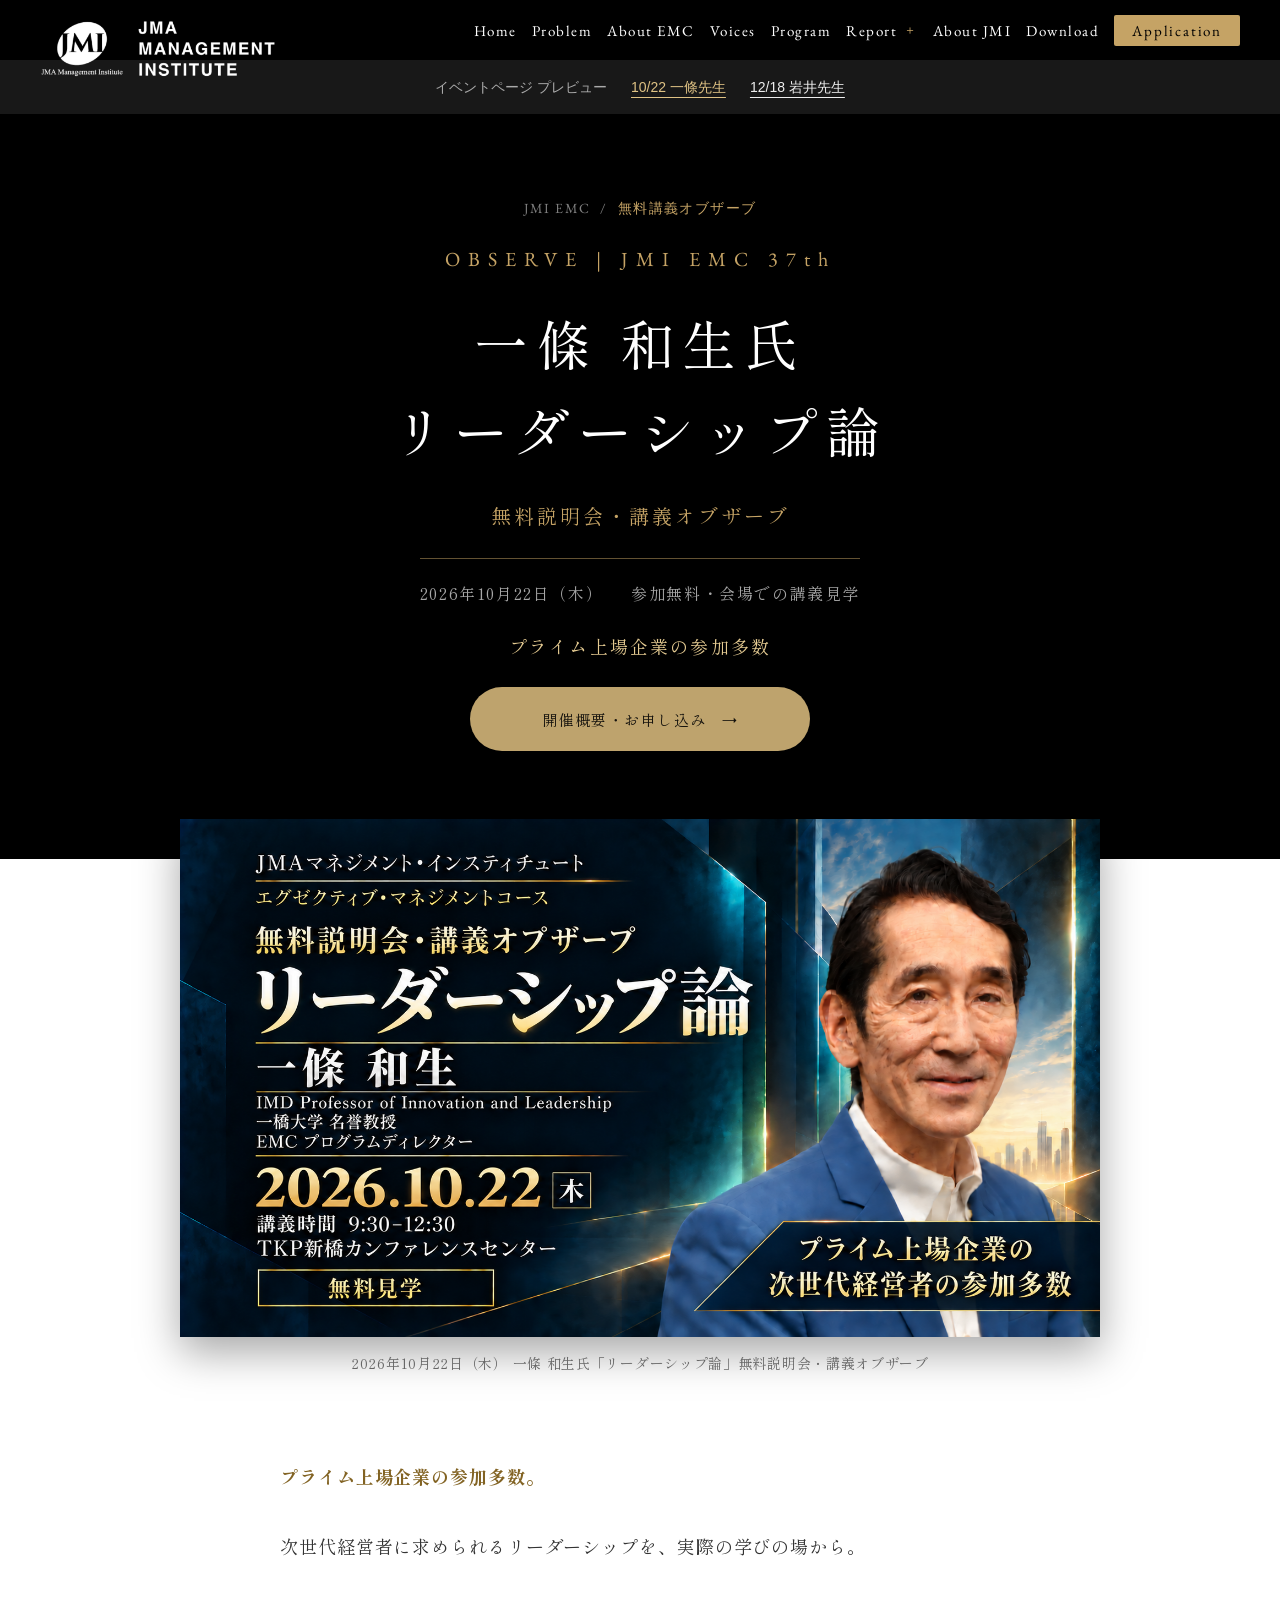
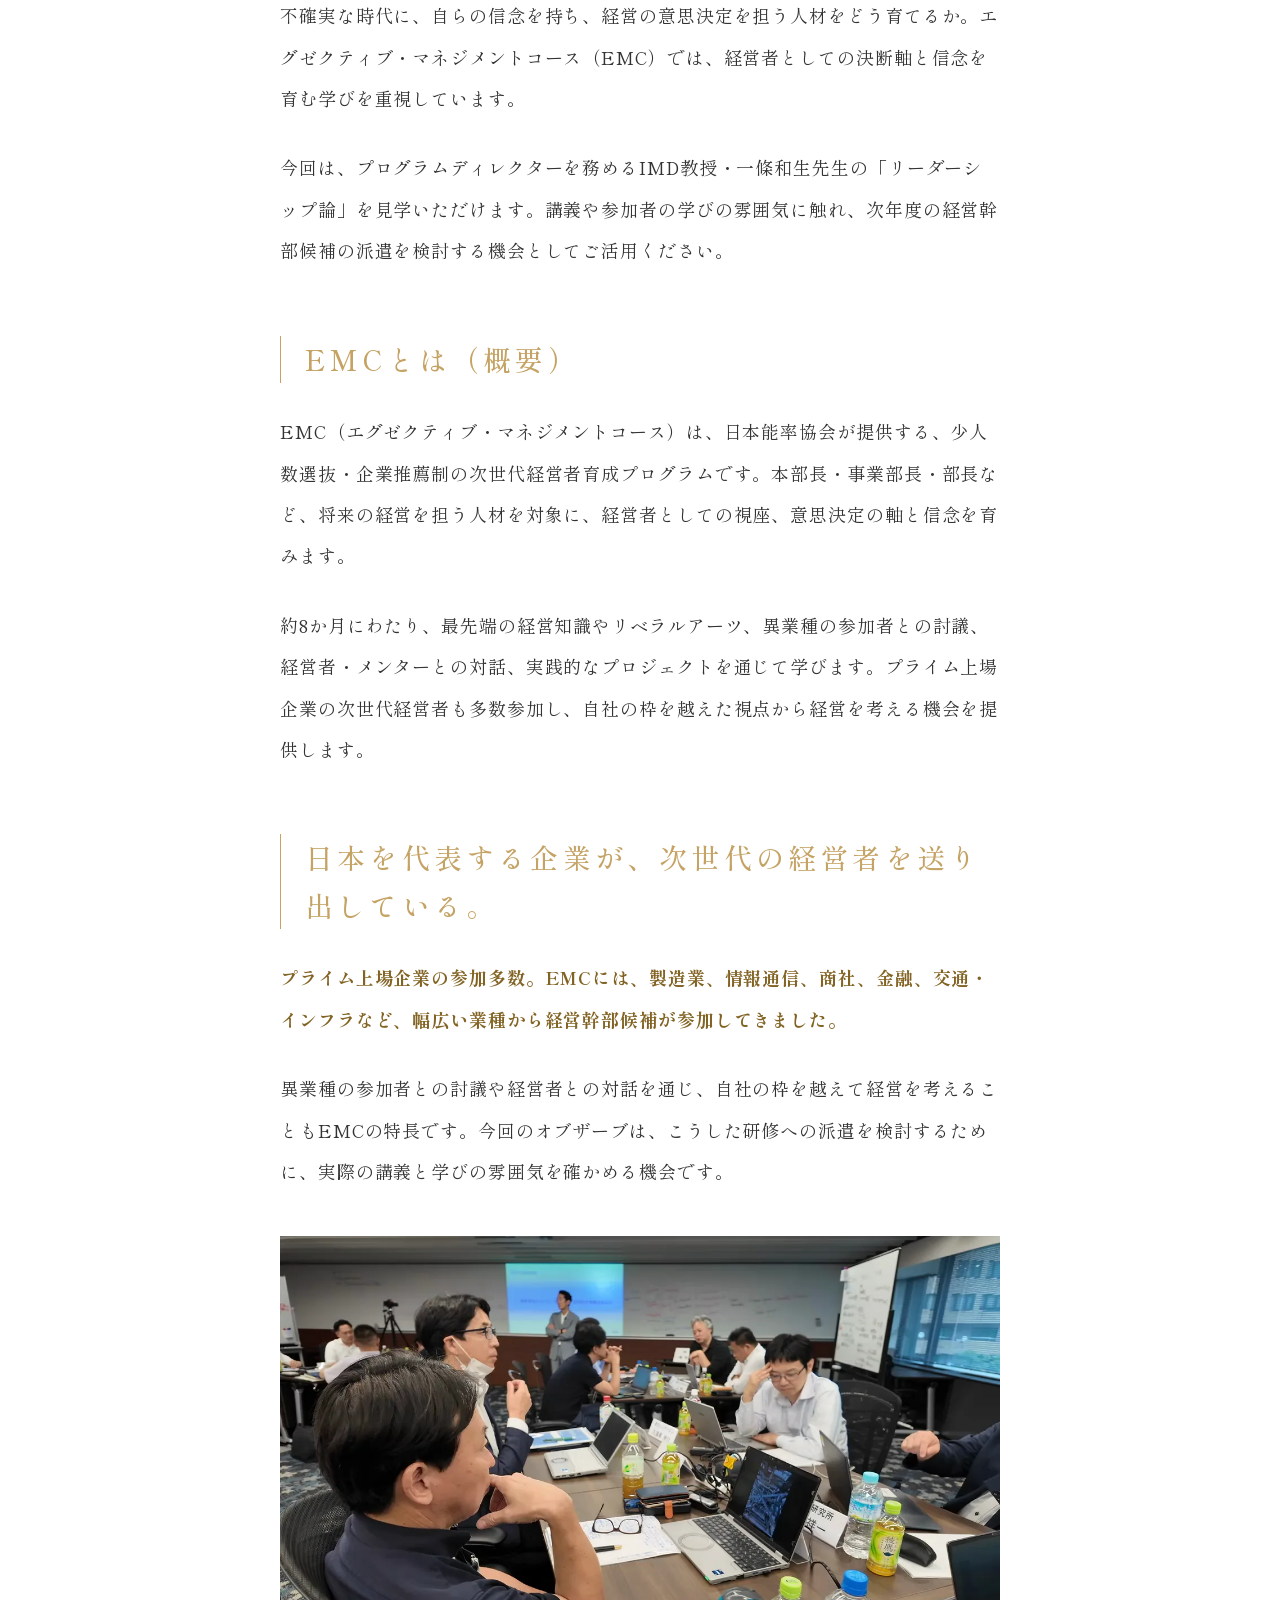
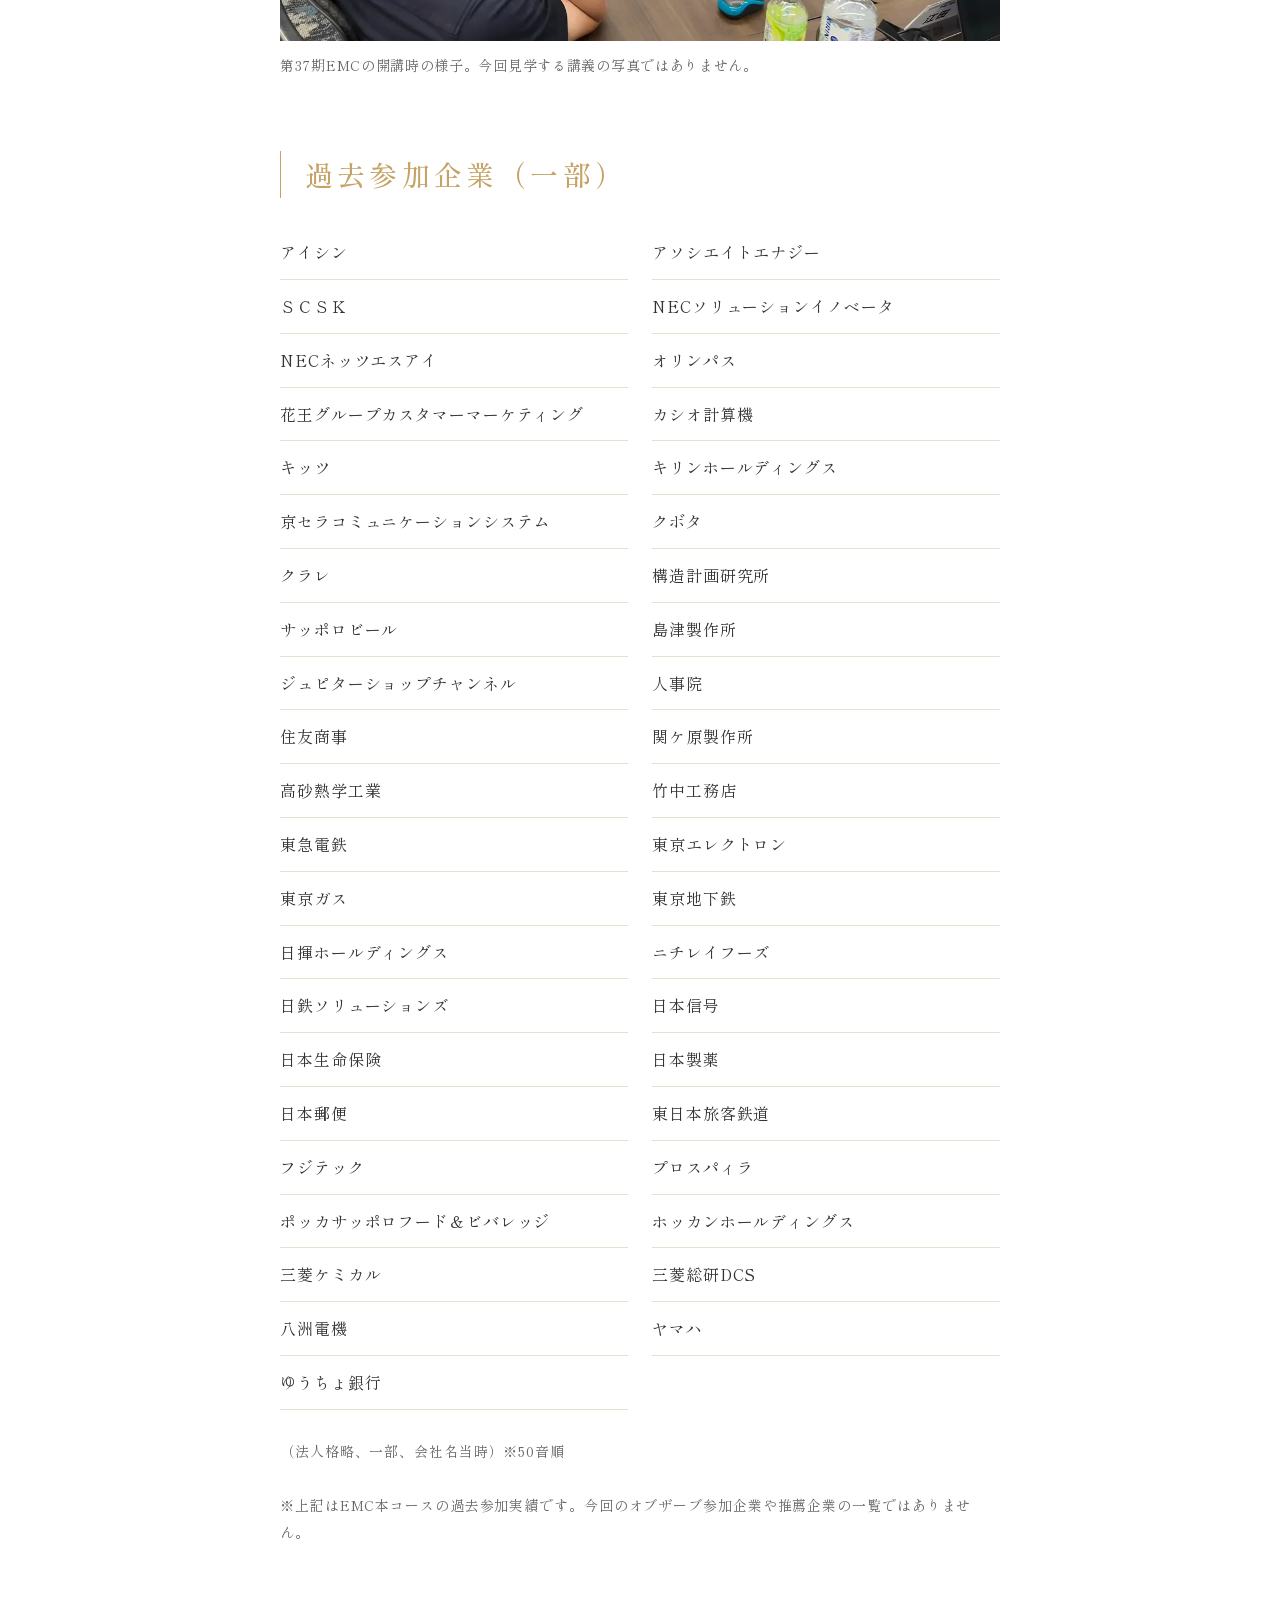
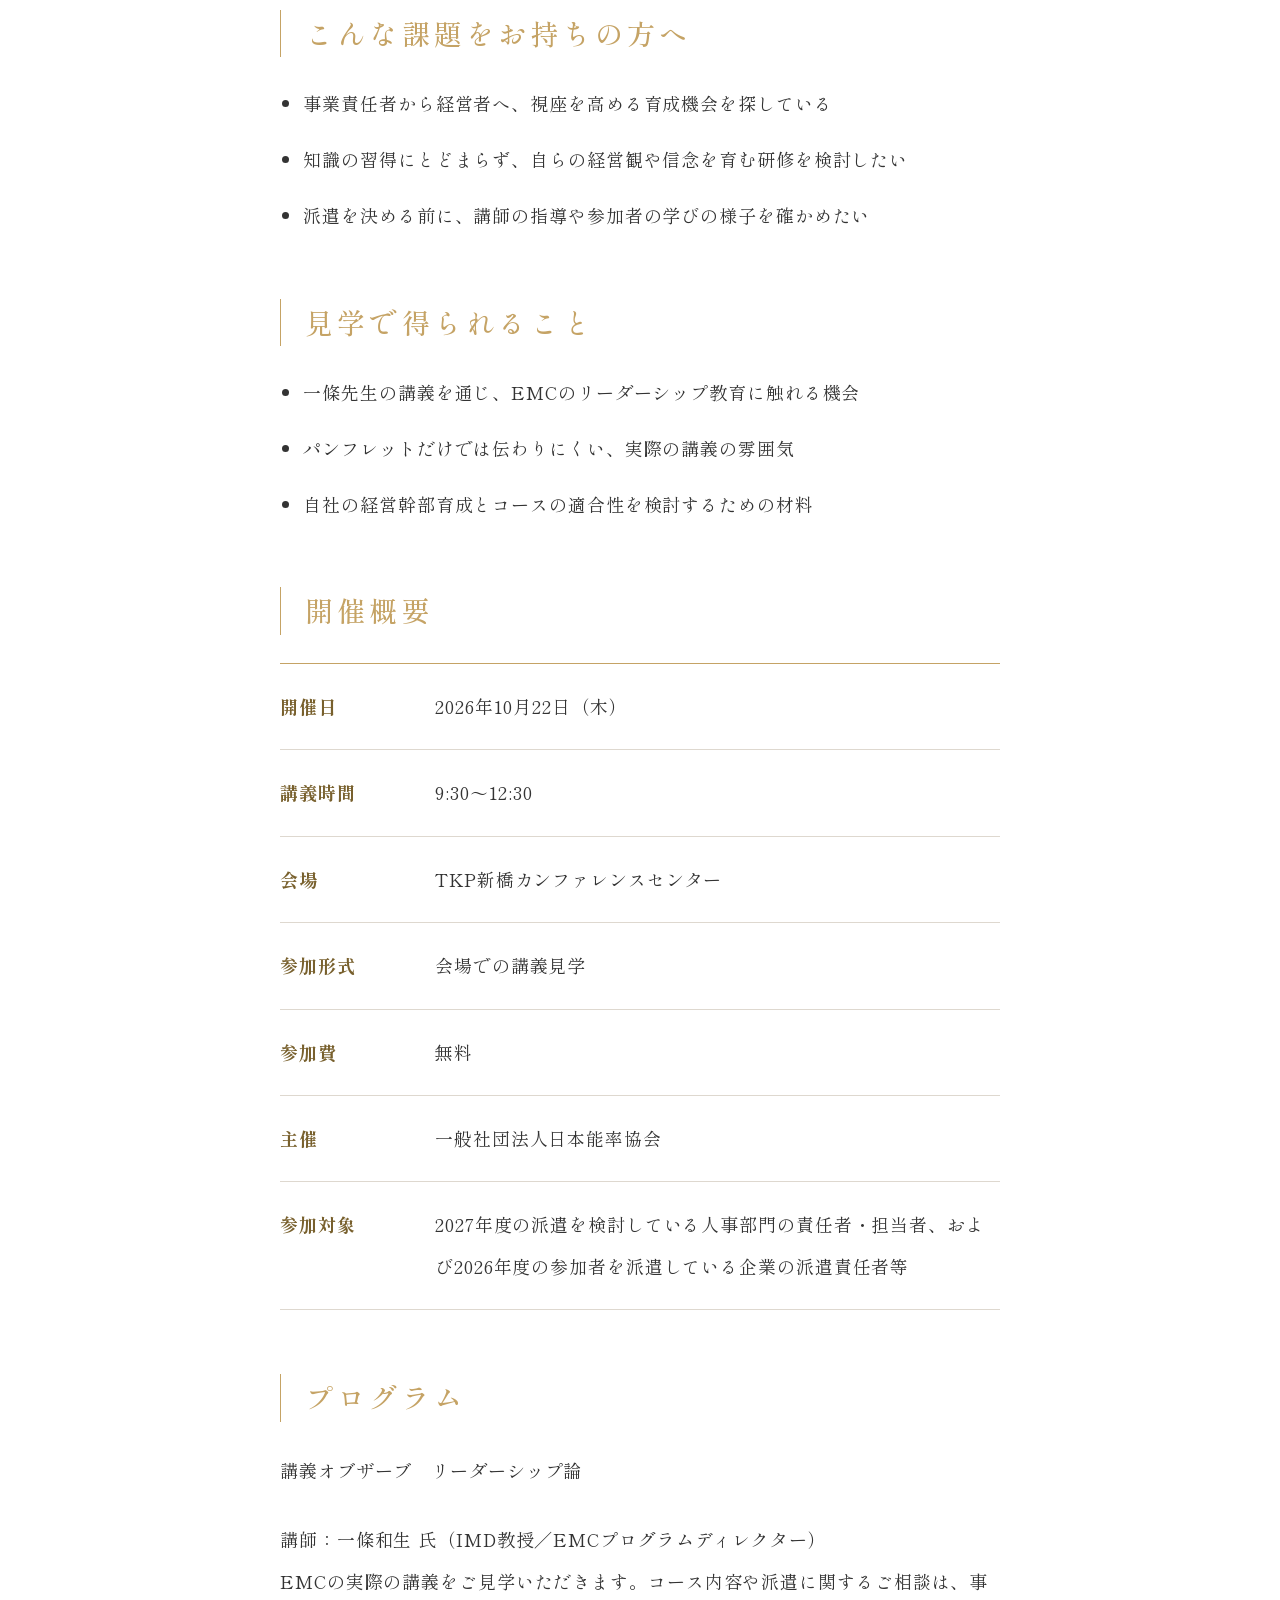
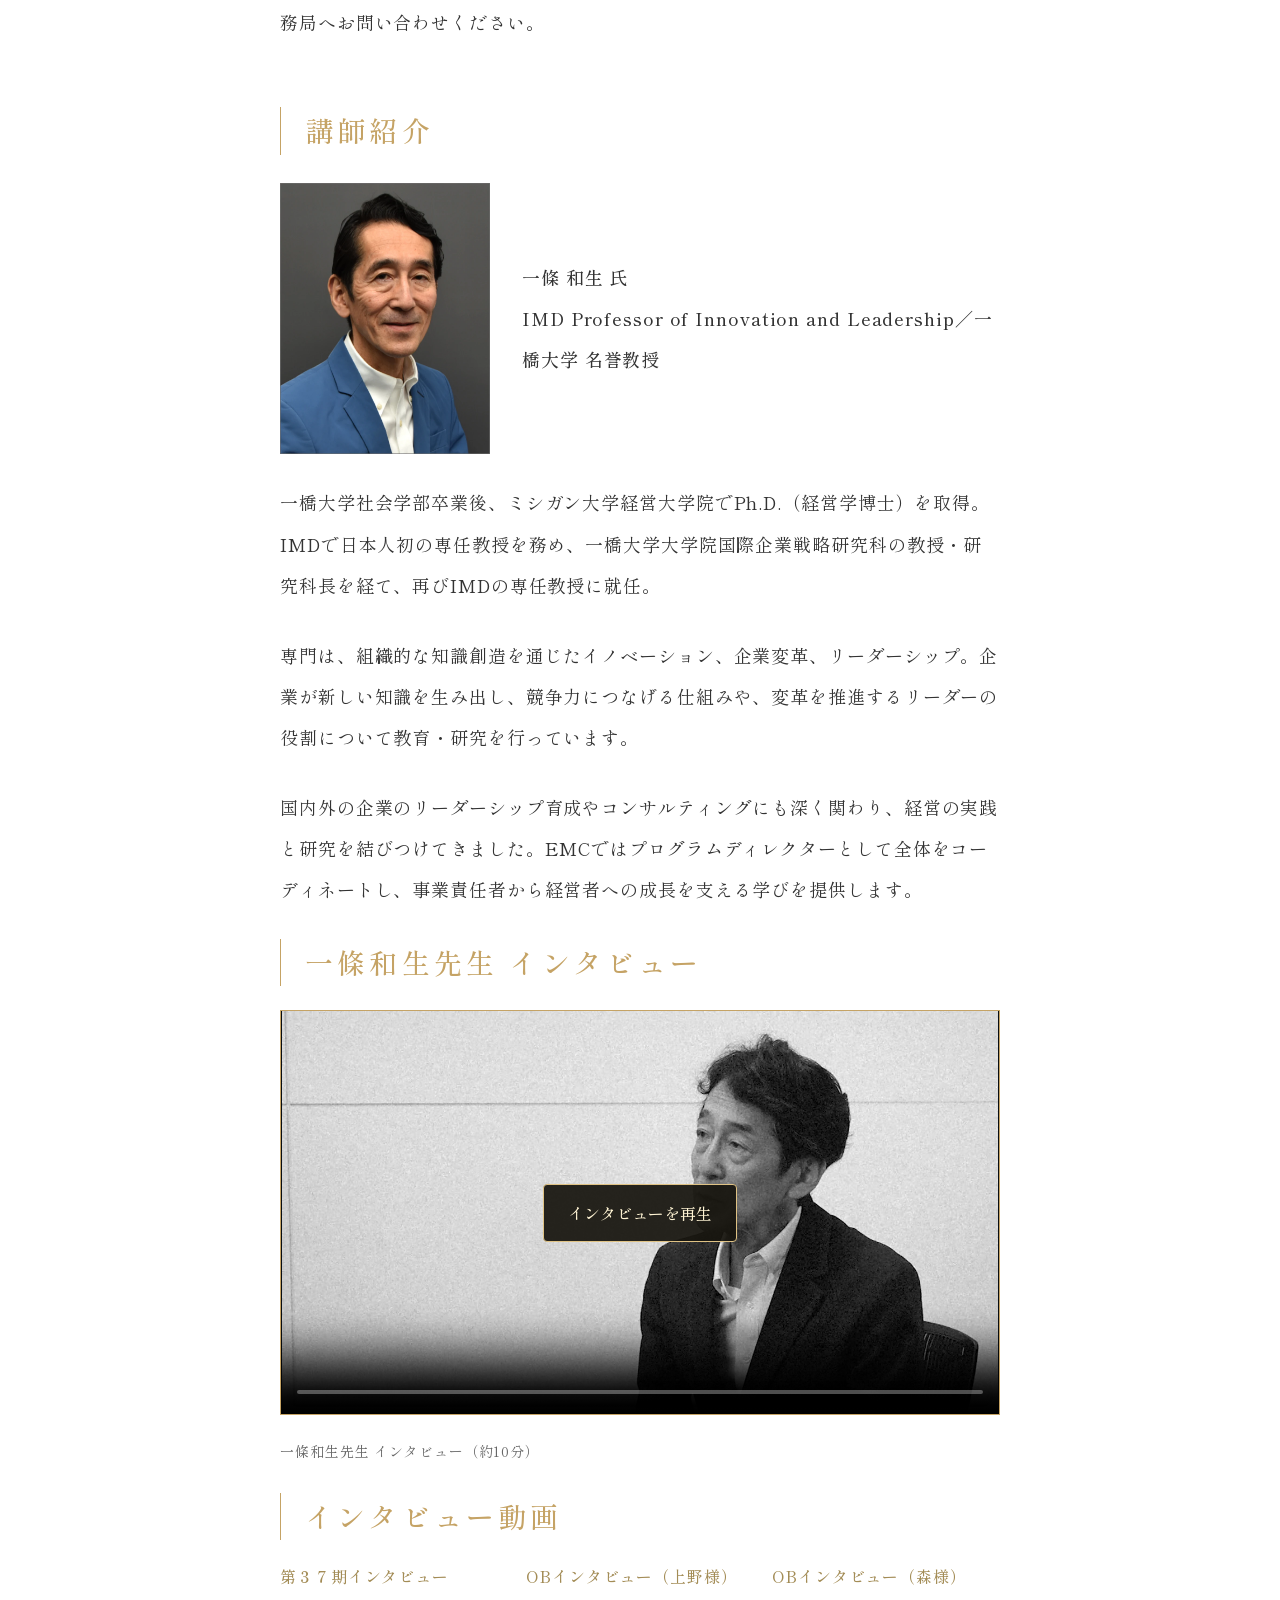
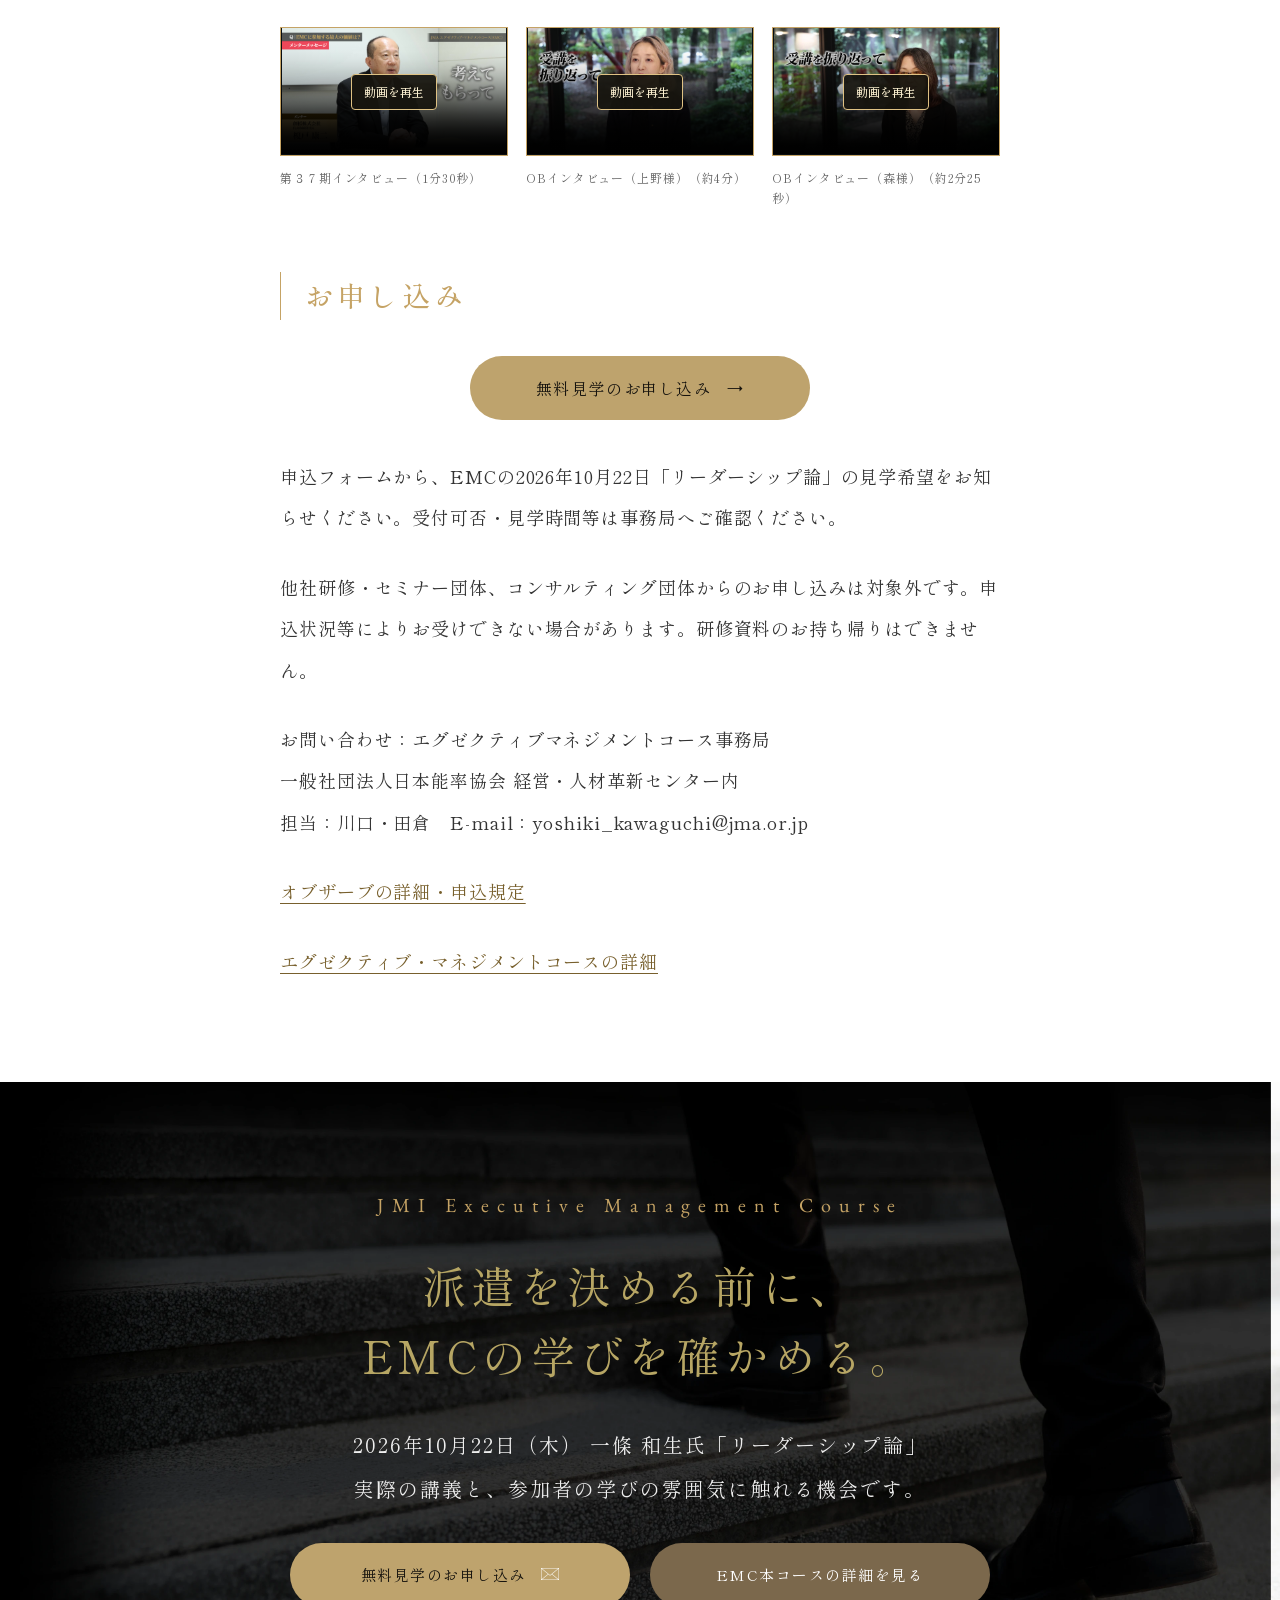
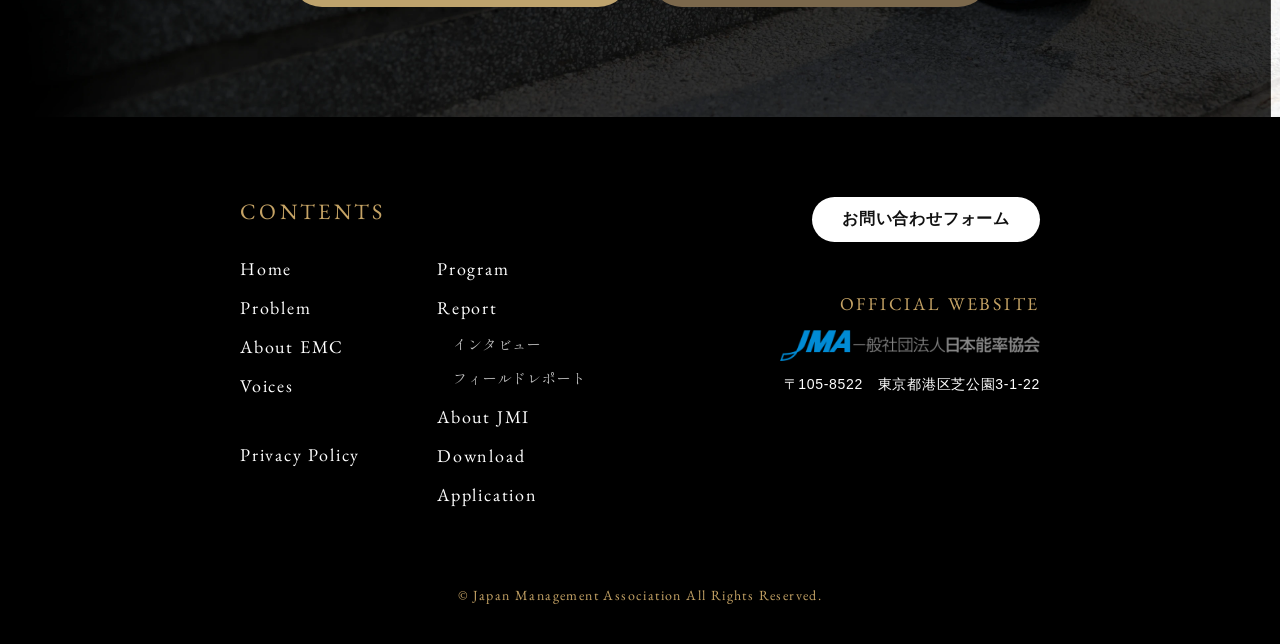
==== commit f2b776c2: "Rename shared interview videos" ====
--- a/october.html
+++ b/october.html
@@ -110,32 +110,32 @@
 <h2 id="participant-interviews-title" class="iv-h2">インタビュー動画</h2>
 <div class="event-video-grid">
 <section id="emc-intro" class="event-interview" aria-labelledby="emc-intro-title">
-<h3 id="emc-intro-title" class="event-video-heading">90秒で見る 第37期EMC</h3>
+<h3 id="emc-intro-title" class="event-video-heading">第３７期インタビュー</h3>
 <div class="event-video-frame">
-<video id="emc-intro-video" controls playsinline preload="none" poster="emc-intro-poster.jpg" data-stream="emc-intro.m3u8" aria-label="90秒で見る 第37期EMC動画"></video>
+<video id="emc-intro-video" controls playsinline preload="none" poster="emc-intro-poster.jpg" data-stream="emc-intro.m3u8" aria-label="第３７期インタビュー動画"></video>
 <button class="event-video-start" type="button" aria-controls="emc-intro-video">動画を再生</button>
 </div>
-<p class="event-video-caption">90秒で見る 第37期EMC（1分30秒）</p>
+<p class="event-video-caption">第３７期インタビュー（1分30秒）</p>
 <p class="event-video-status" role="status" aria-live="polite" hidden></p>
 <noscript><p>動画の再生にはJavaScriptを有効にしてください。</p></noscript>
 </section>
 <section id="ueno-interview" class="event-interview" aria-labelledby="ueno-interview-title">
-<h3 id="ueno-interview-title" class="event-video-heading">上野様 インタビュー</h3>
+<h3 id="ueno-interview-title" class="event-video-heading">OBインタビュー（上野様）</h3>
 <div class="event-video-frame">
-<video id="ueno-interview-video" controls playsinline preload="none" poster="ueno-interview-poster.jpg" data-stream="ueno-interview.m3u8" aria-label="上野様 インタビュー動画"></video>
+<video id="ueno-interview-video" controls playsinline preload="none" poster="ueno-interview-poster.jpg" data-stream="ueno-interview.m3u8" aria-label="OBインタビュー（上野様）動画"></video>
 <button class="event-video-start" type="button" aria-controls="ueno-interview-video">動画を再生</button>
 </div>
-<p class="event-video-caption">上野様 インタビュー（約4分）</p>
+<p class="event-video-caption">OBインタビュー（上野様）（約4分）</p>
 <p class="event-video-status" role="status" aria-live="polite" hidden></p>
 <noscript><p>動画の再生にはJavaScriptを有効にしてください。</p></noscript>
 </section>
 <section id="mori-interview" class="event-interview" aria-labelledby="mori-interview-title">
-<h3 id="mori-interview-title" class="event-video-heading">森様 インタビュー</h3>
+<h3 id="mori-interview-title" class="event-video-heading">OBインタビュー（森様）</h3>
 <div class="event-video-frame">
-<video id="mori-interview-video" controls playsinline preload="none" poster="mori-interview-poster.jpg" data-stream="mori-interview.m3u8" aria-label="森様 インタビュー動画"></video>
+<video id="mori-interview-video" controls playsinline preload="none" poster="mori-interview-poster.jpg" data-stream="mori-interview.m3u8" aria-label="OBインタビュー（森様）動画"></video>
 <button class="event-video-start" type="button" aria-controls="mori-interview-video">動画を再生</button>
 </div>
-<p class="event-video-caption">森様 インタビュー（約2分25秒）</p>
+<p class="event-video-caption">OBインタビュー（森様）（約2分25秒）</p>
 <p class="event-video-status" role="status" aria-live="polite" hidden></p>
 <noscript><p>動画の再生にはJavaScriptを有効にしてください。</p></noscript>
 </section>
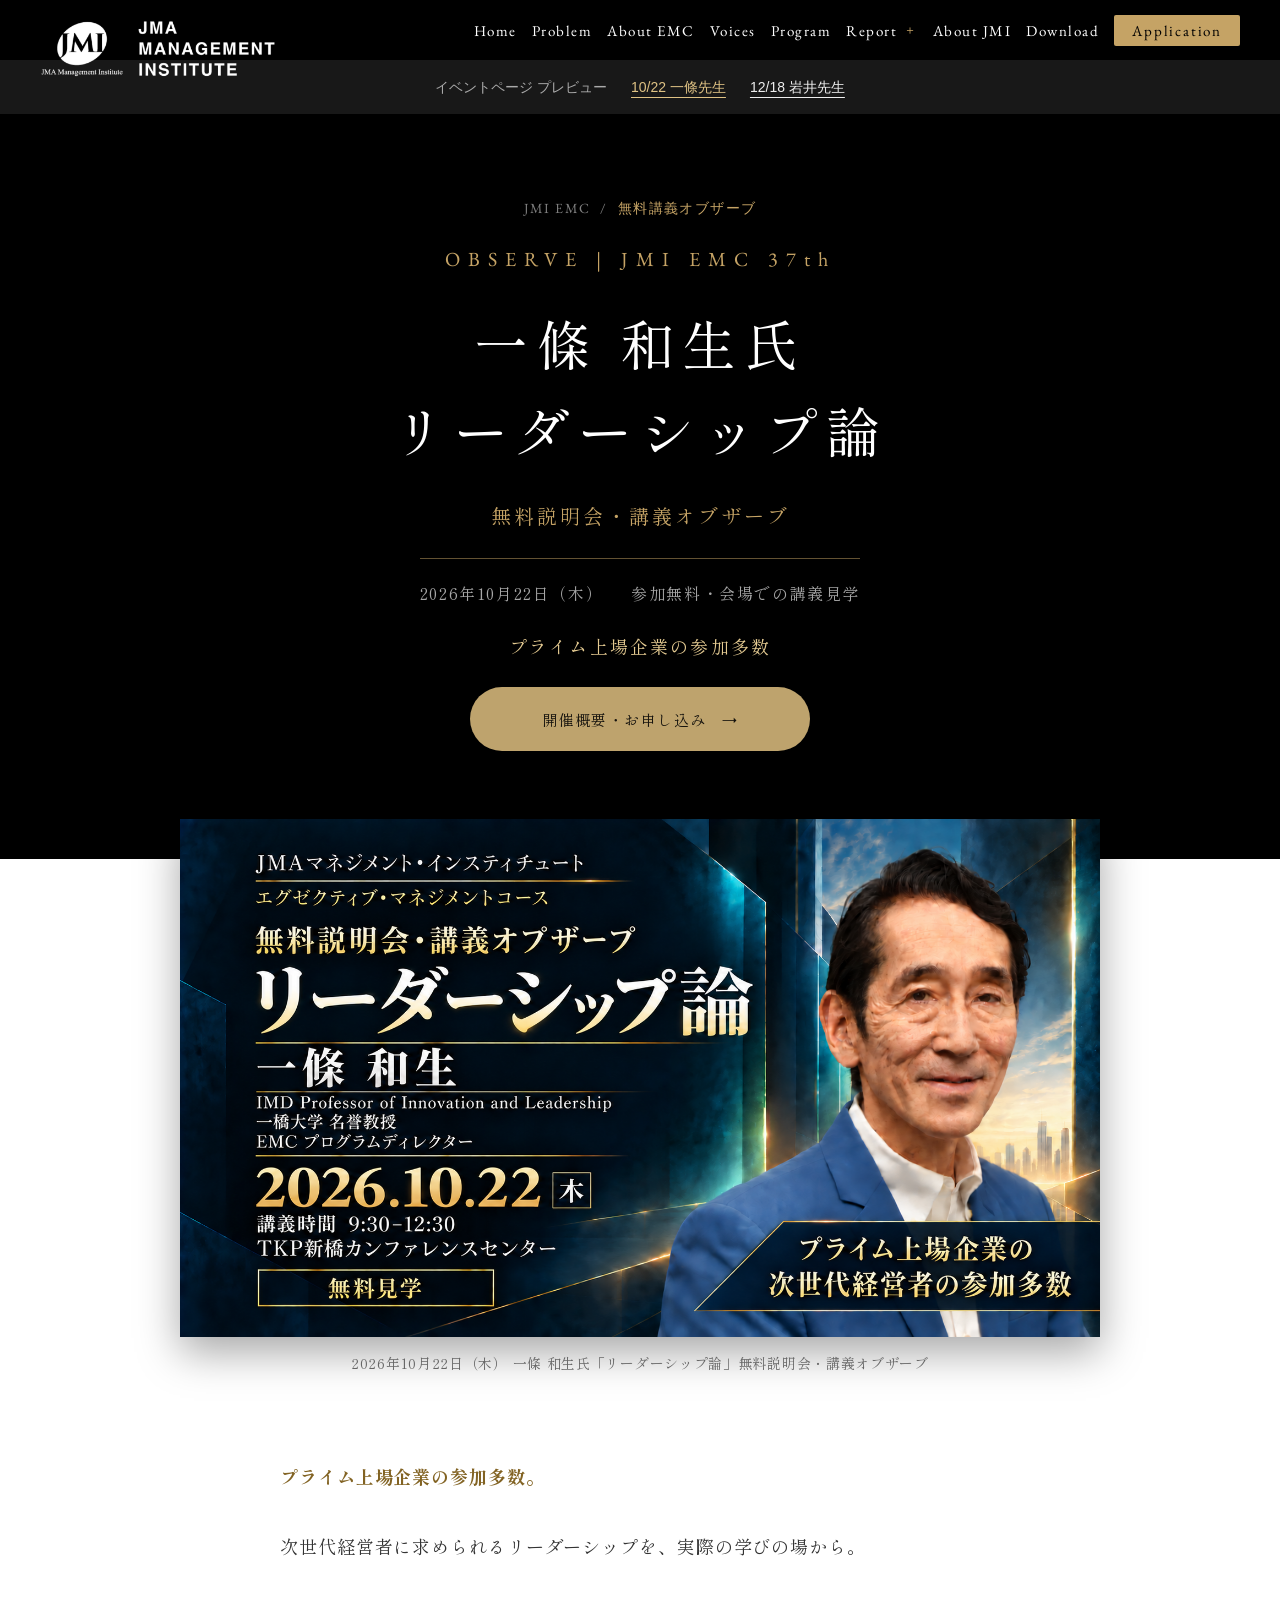
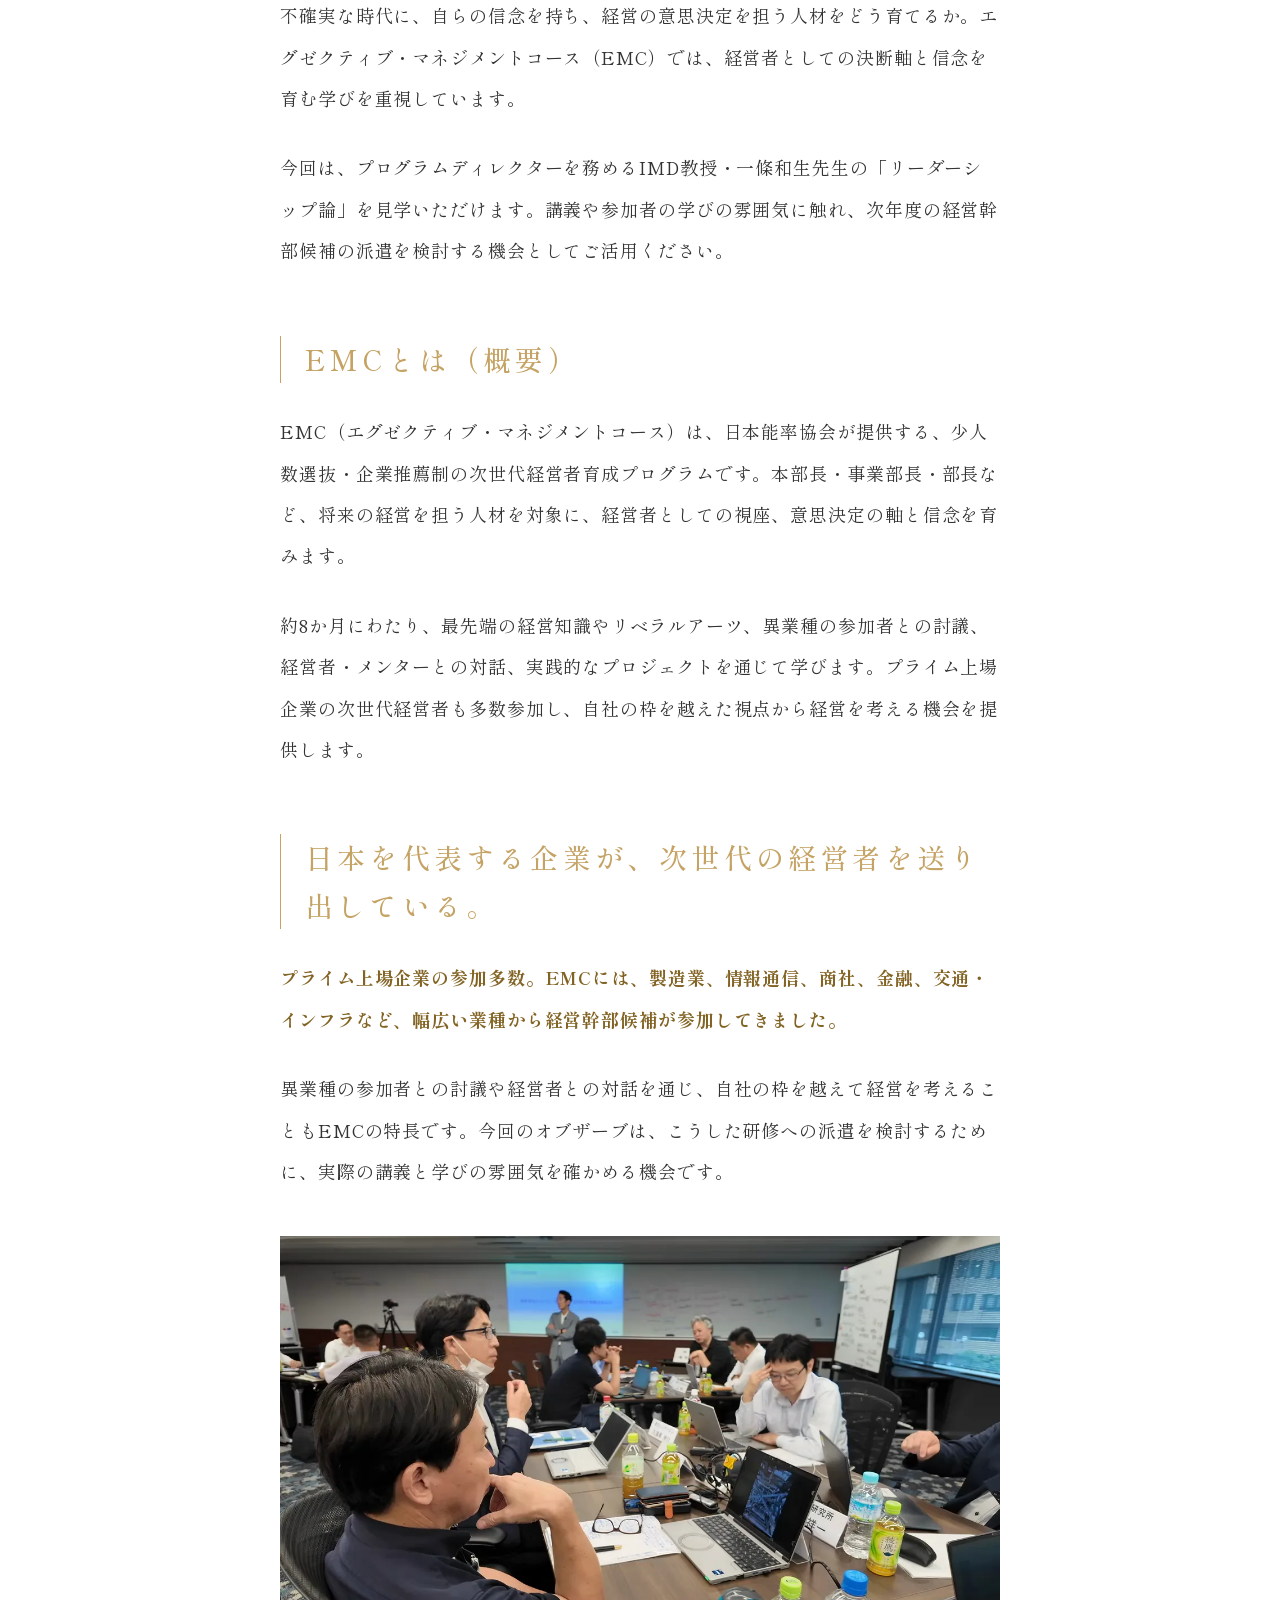
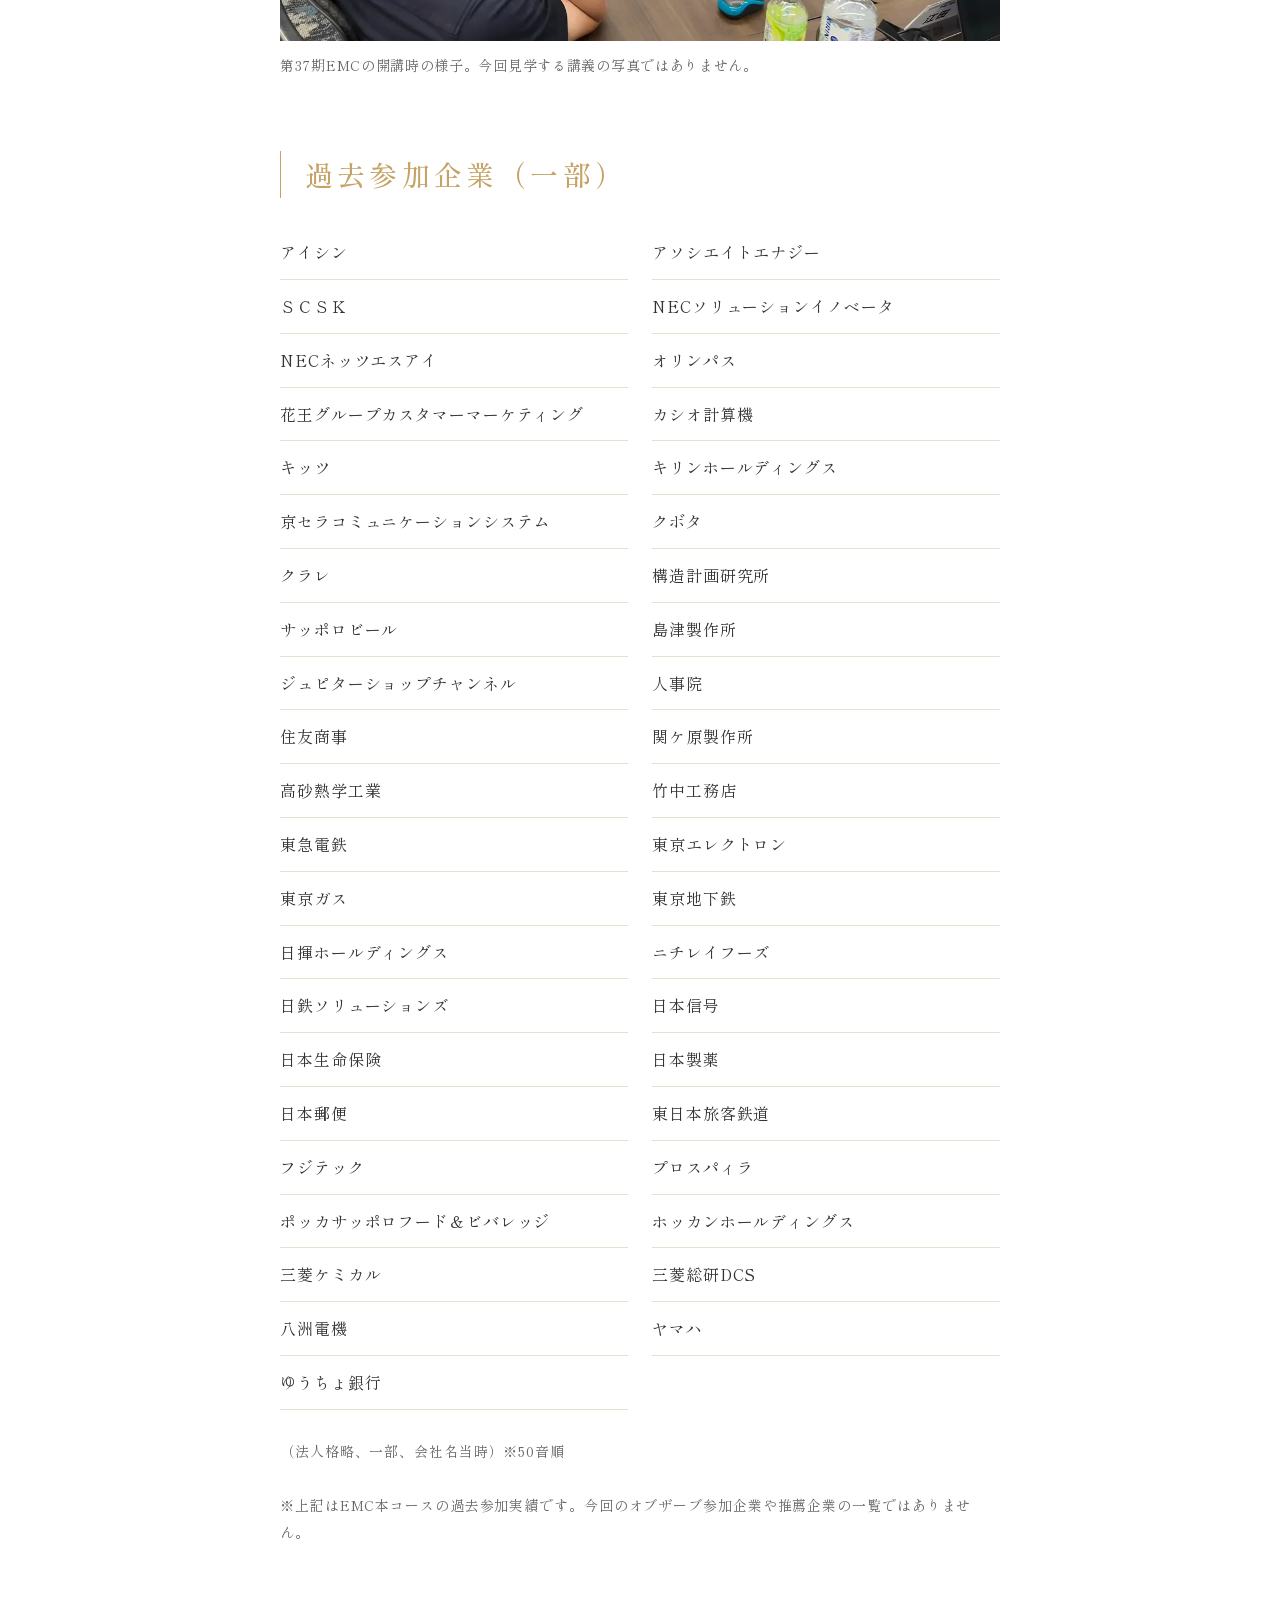
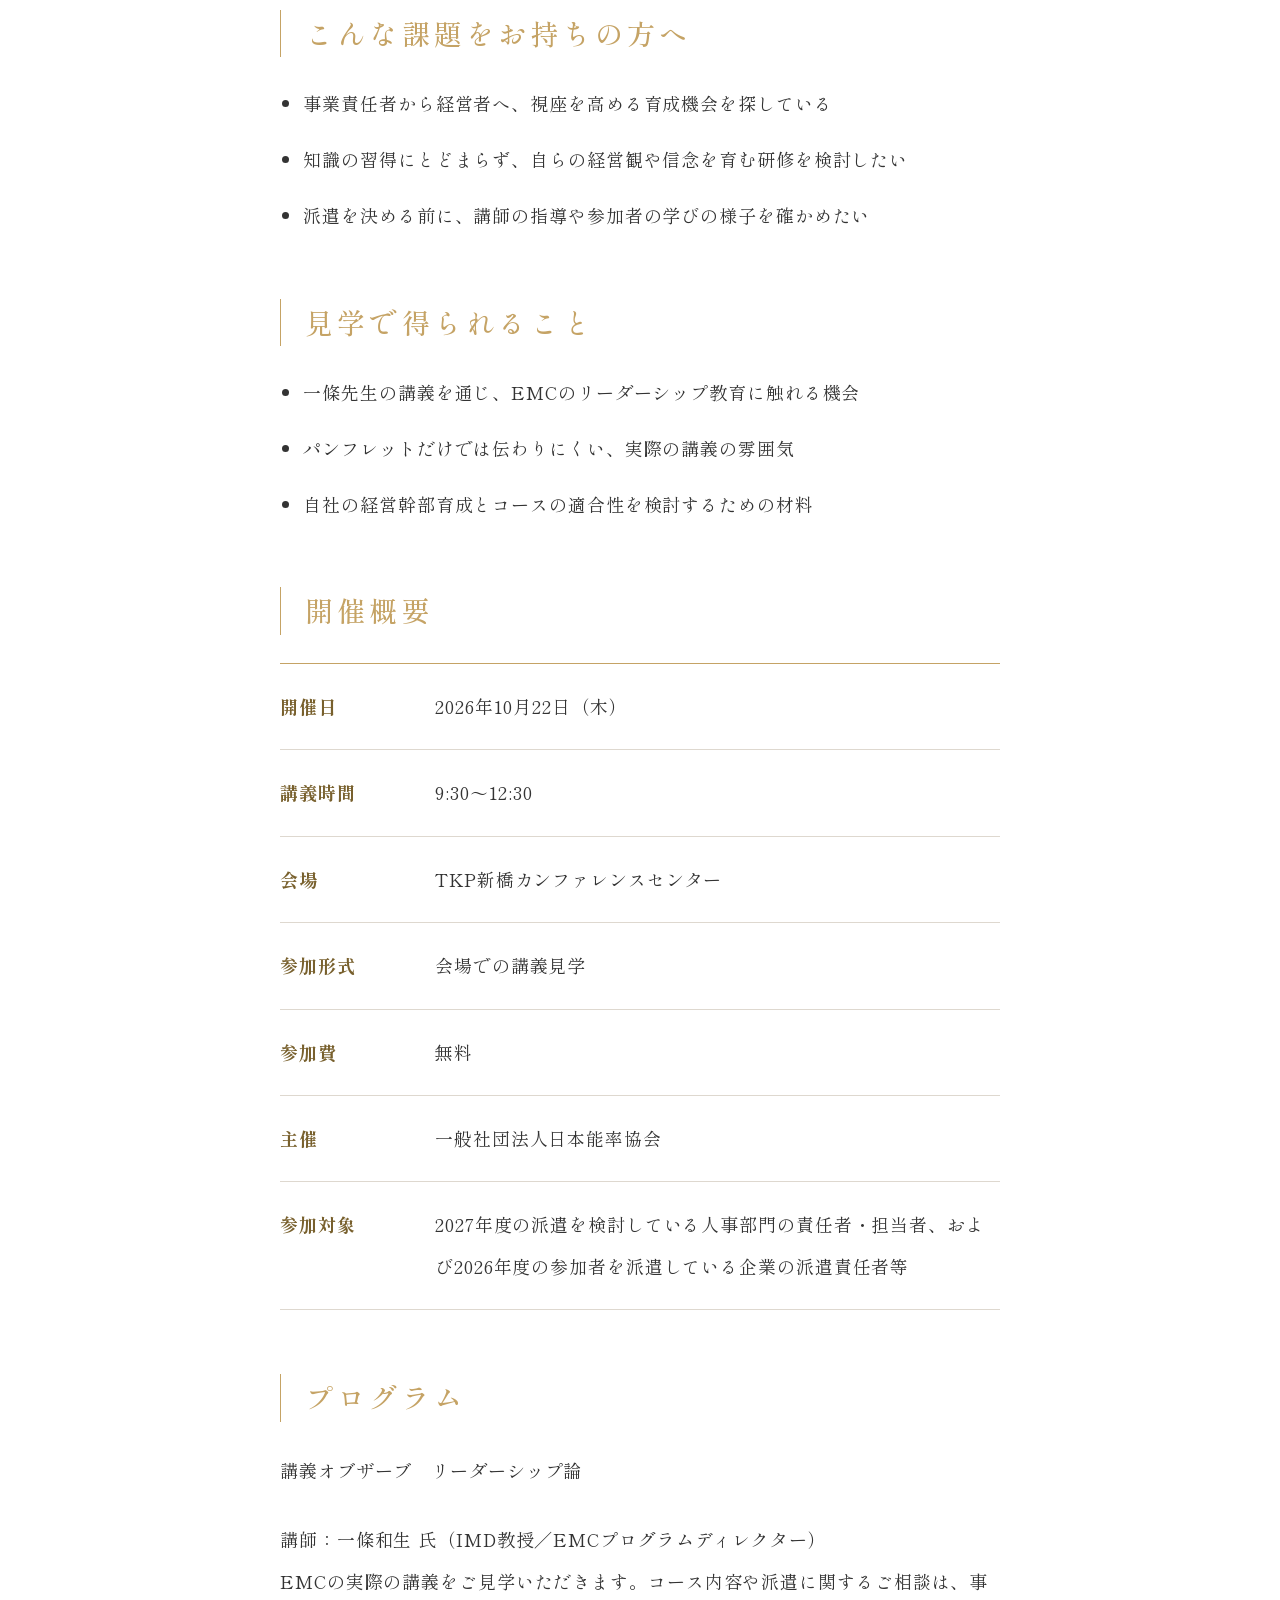
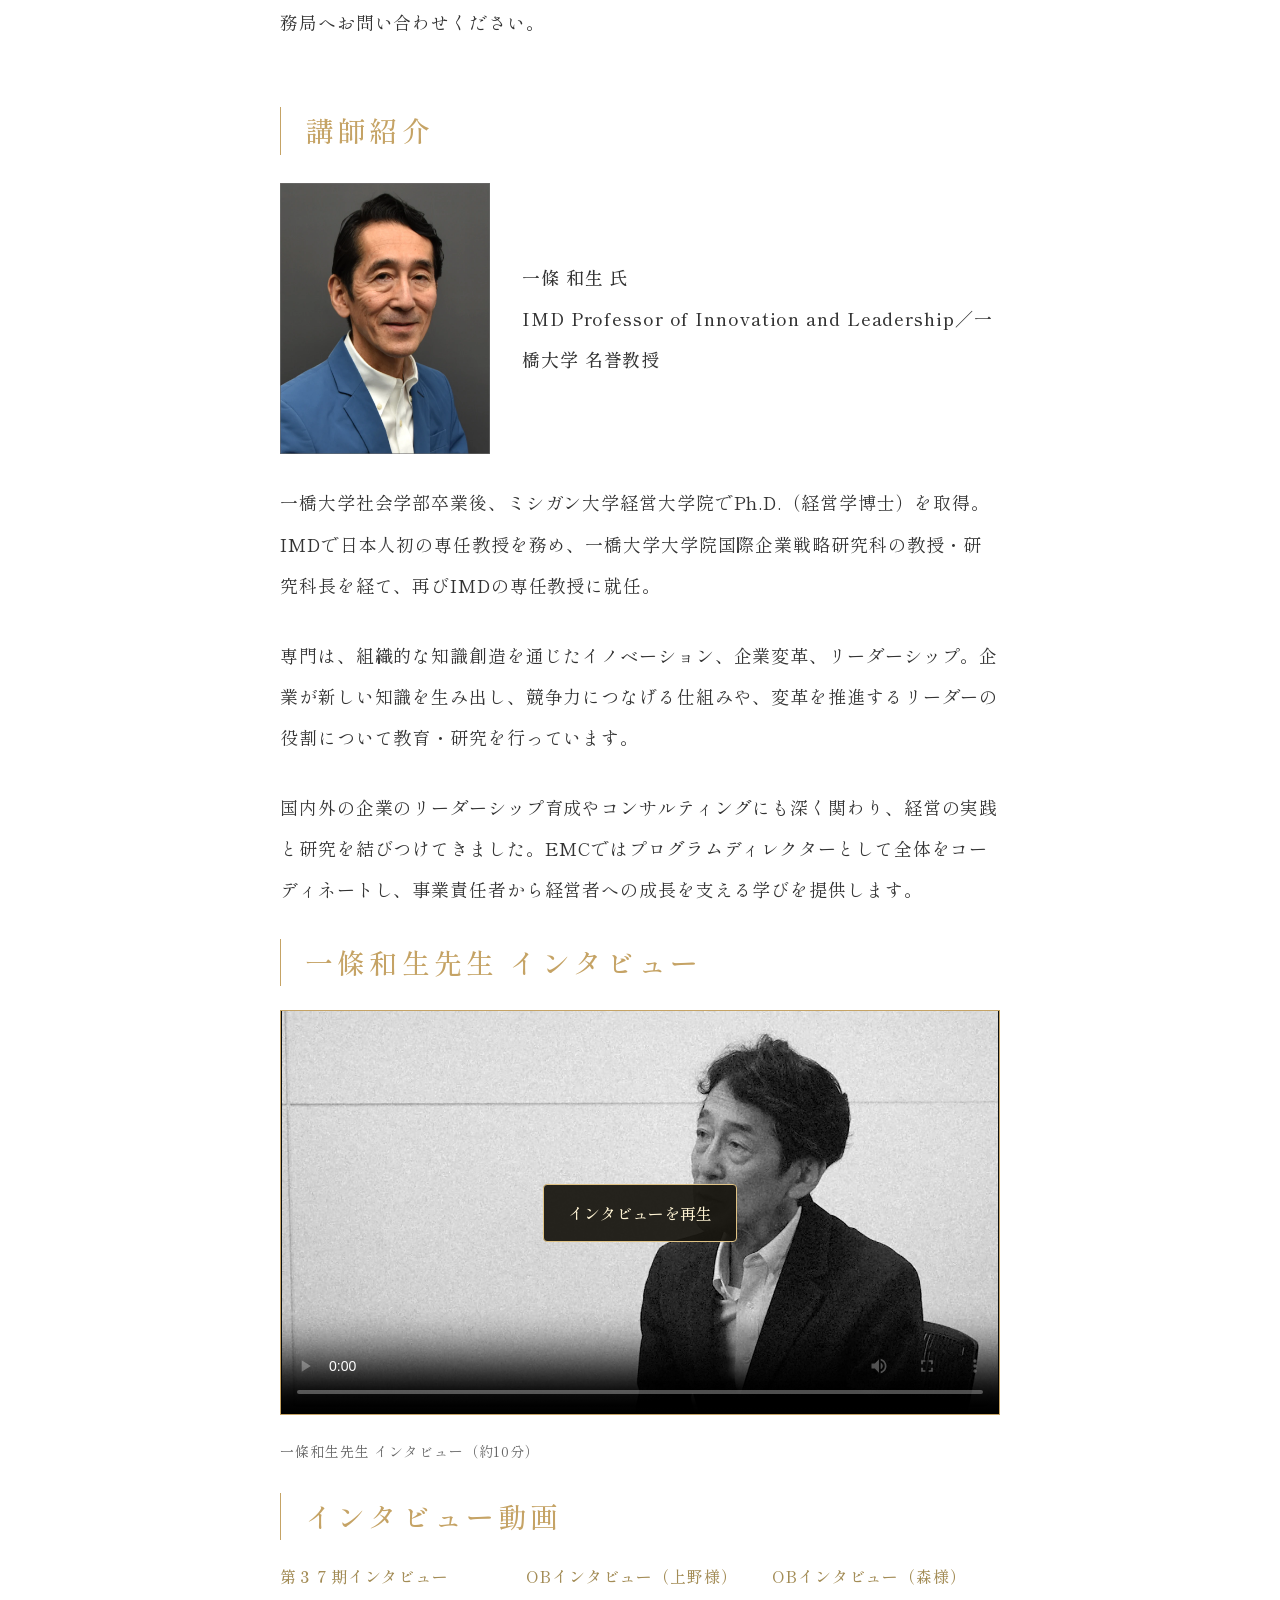
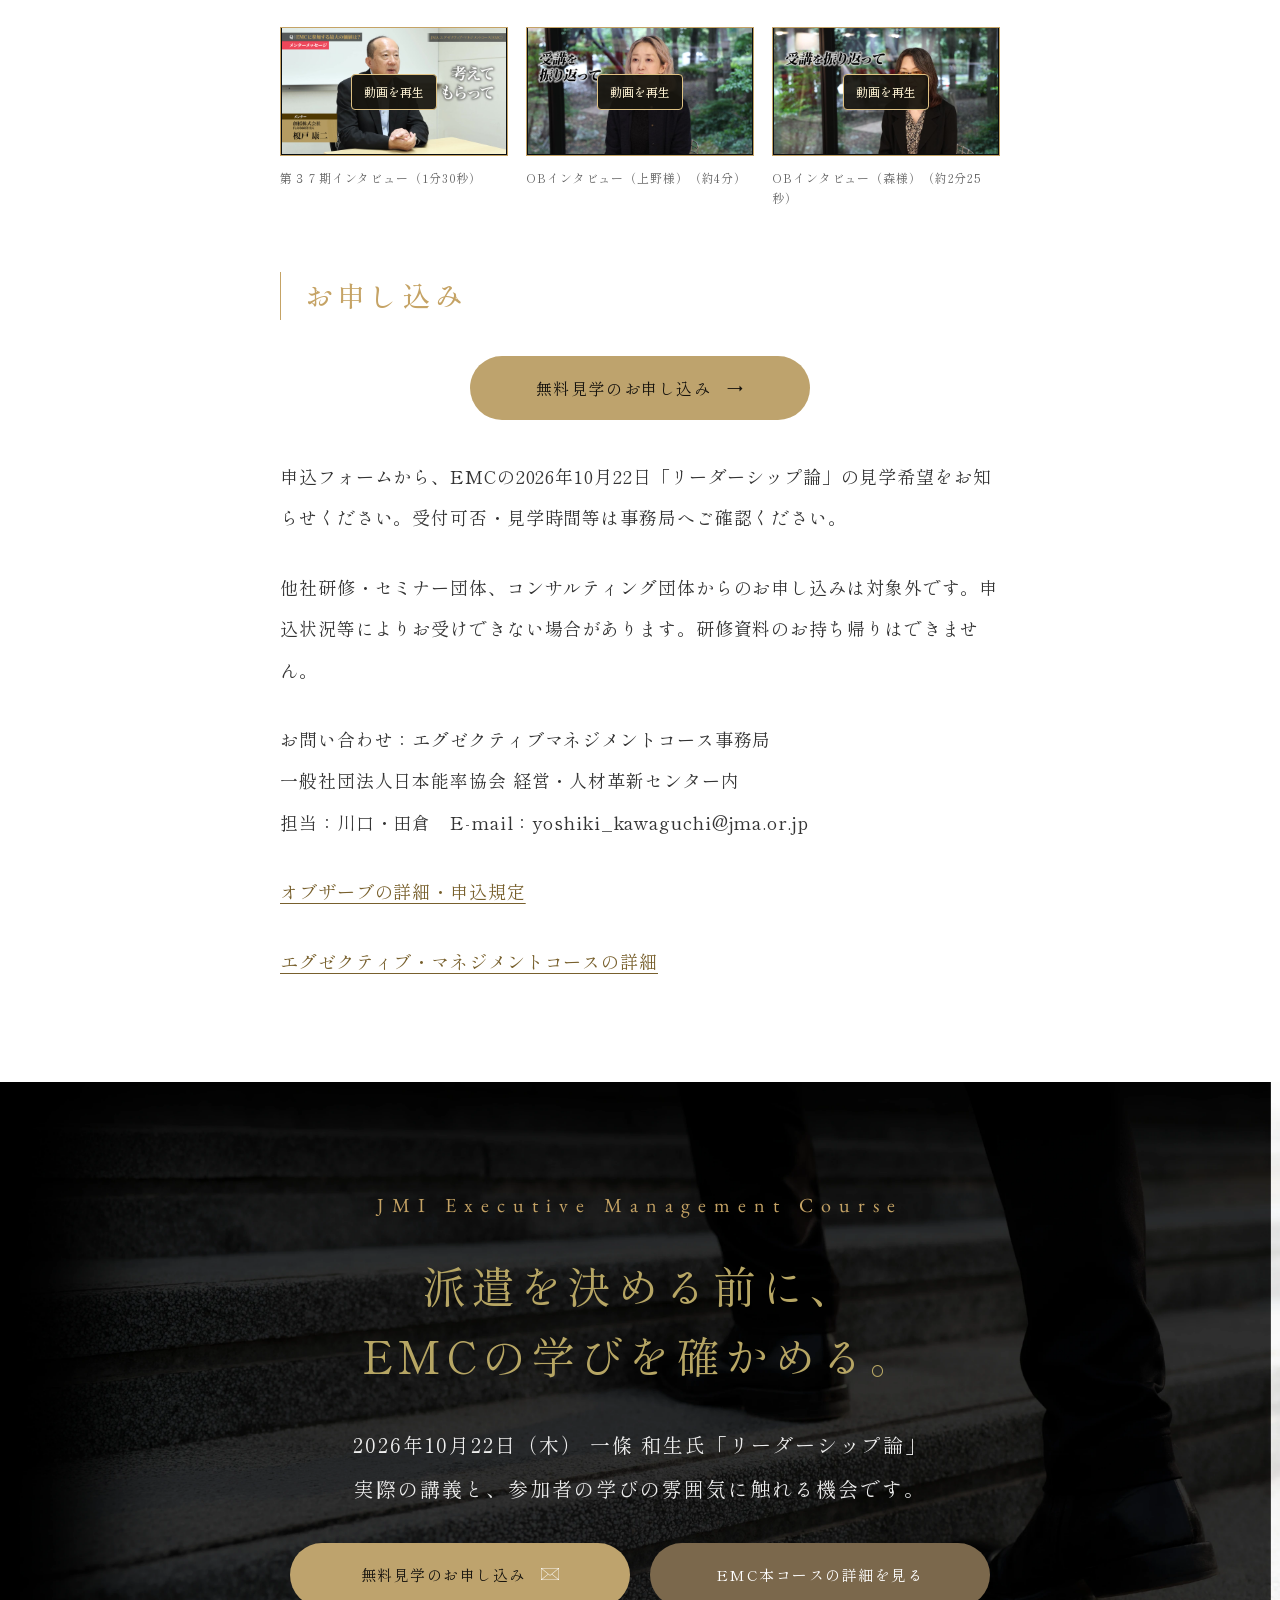
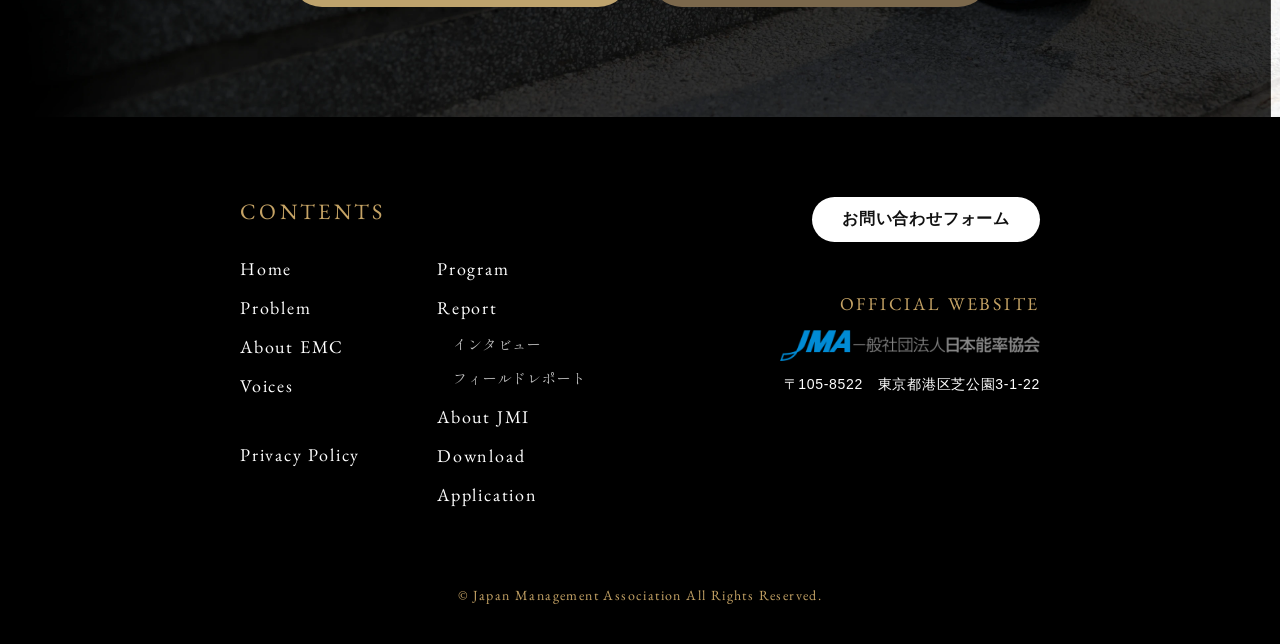
==== commit 98bb6aa7: "Open interview thumbnails in enlarged video dialog" ====
--- a/october.html
+++ b/october.html
@@ -1,4 +1,4 @@
-<!DOCTYPE html><html lang="ja"><head><meta charset="UTF-8"><meta name="viewport" content="width=device-width,initial-scale=1"><meta name="robots" content="noindex,nofollow"><title>一條 和生氏「リーダーシップ論」無料講義オブザーブ｜EMC</title><meta name="description" content="2026年10月22日（木）、一條 和生氏のリーダーシップ論を見学。次年度の幹部育成・EMCへの派遣を検討する企業のご担当者へ。"><link rel="icon" href="favicon.ico"><link href="fonts.css" rel="stylesheet"><link rel="stylesheet" href="style.css"><link rel="stylesheet" href="interview.css"><link rel="stylesheet" href="event.css?v=video-grid-1"></head><body class="iv-page"><a href="#main" class="skip-link">本文へ</a><header class="header">
+<!DOCTYPE html><html lang="ja"><head><meta charset="UTF-8"><meta name="viewport" content="width=device-width,initial-scale=1"><meta name="robots" content="noindex,nofollow"><title>一條 和生氏「リーダーシップ論」無料講義オブザーブ｜EMC</title><meta name="description" content="2026年10月22日（木）、一條 和生氏のリーダーシップ論を見学。次年度の幹部育成・EMCへの派遣を検討する企業のご担当者へ。"><link rel="icon" href="favicon.ico"><link href="fonts.css" rel="stylesheet"><link rel="stylesheet" href="style.css"><link rel="stylesheet" href="interview.css"><link rel="stylesheet" href="event.css?v=video-modal-1"></head><body class="iv-page"><a href="#main" class="skip-link">本文へ</a><header class="header">
 
         <a href="https://jmi.jma.or.jp/lp/001/index.html" class="header-logo">
             <img src="jmi_logo.webp" alt="JMI EMC Logo">
@@ -361,7 +361,7 @@
     </script>
 
 <script src="hls.min.js" defer></script>
-<script src="interview-player.js" defer></script>
+<script src="interview-player.js?v=video-modal-1" defer></script>
 </body>
 
 </html>
--- a/event.css
+++ b/event.css
@@ -29,3 +29,18 @@
 .event-video-grid .event-video-start{font-size:12px;padding:8px 12px}
 .iv-body .event-video-grid .event-video-caption{font-size:12px;line-height:1.7}
 @media(max-width:600px){.event-video-grid{gap:8px}.iv-body .event-video-heading{font-size:12px}.event-video-grid .event-video-start{font-size:10px;padding:5px 7px}.iv-body .event-video-grid .event-video-caption{font-size:10px}.event-video-grid .event-interview{gap:8px}}
+
+/* Enlarged video player */
+.event-video-thumbnail{cursor:pointer}
+.event-video-placeholder{aspect-ratio:16/9;width:100%;overflow:hidden}
+.event-video-placeholder img{display:block;width:100%;height:100%;object-fit:contain}
+body.event-video-modal-open{overflow:hidden}
+.event-video-dialog{position:fixed;inset:0;margin:auto;width:min(1100px,94vw);max-width:94vw;max-height:94dvh;padding:18px;border:1px solid #c5a365;background:#111;color:#fff;box-sizing:border-box;overflow:auto}
+.event-video-dialog::backdrop{background:rgba(0,0,0,.85)}
+.event-video-dialog-header{display:flex;align-items:center;justify-content:space-between;gap:16px;margin-bottom:14px}
+.event-video-dialog-header h2{margin:0;font-size:20px;line-height:1.5;color:#e7d4ab}
+.event-video-close{flex:0 0 44px;width:44px;height:44px;border:1px solid #c5a365;background:#222;color:#fff;font-size:30px;line-height:1;cursor:pointer}
+.event-video-close:focus-visible{outline:3px solid #fff;outline-offset:3px}
+.event-video-dialog .event-video-frame{max-height:calc(94dvh - 115px)}
+.event-video-dialog .event-video-status{color:#fff;font-size:14px}
+@media(max-width:600px){.event-video-dialog{padding:10px}.event-video-dialog-header h2{font-size:16px}}
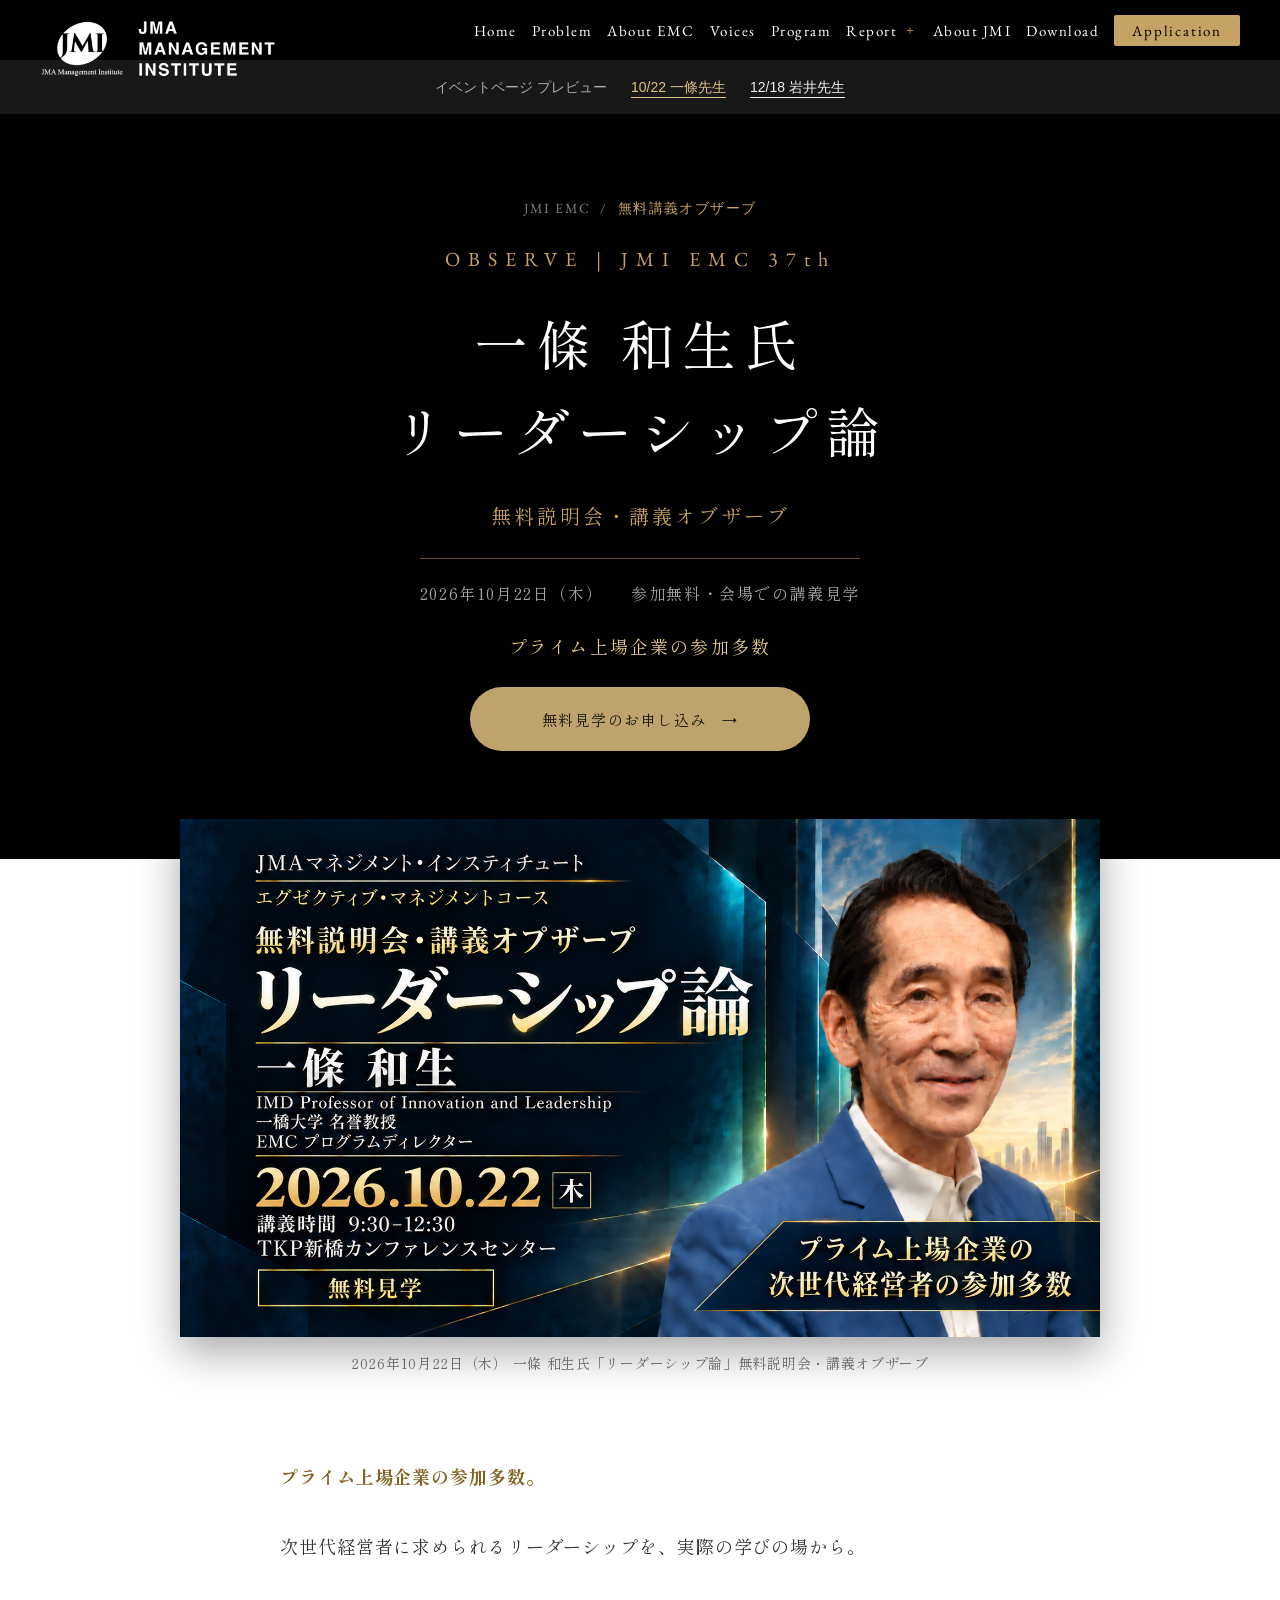
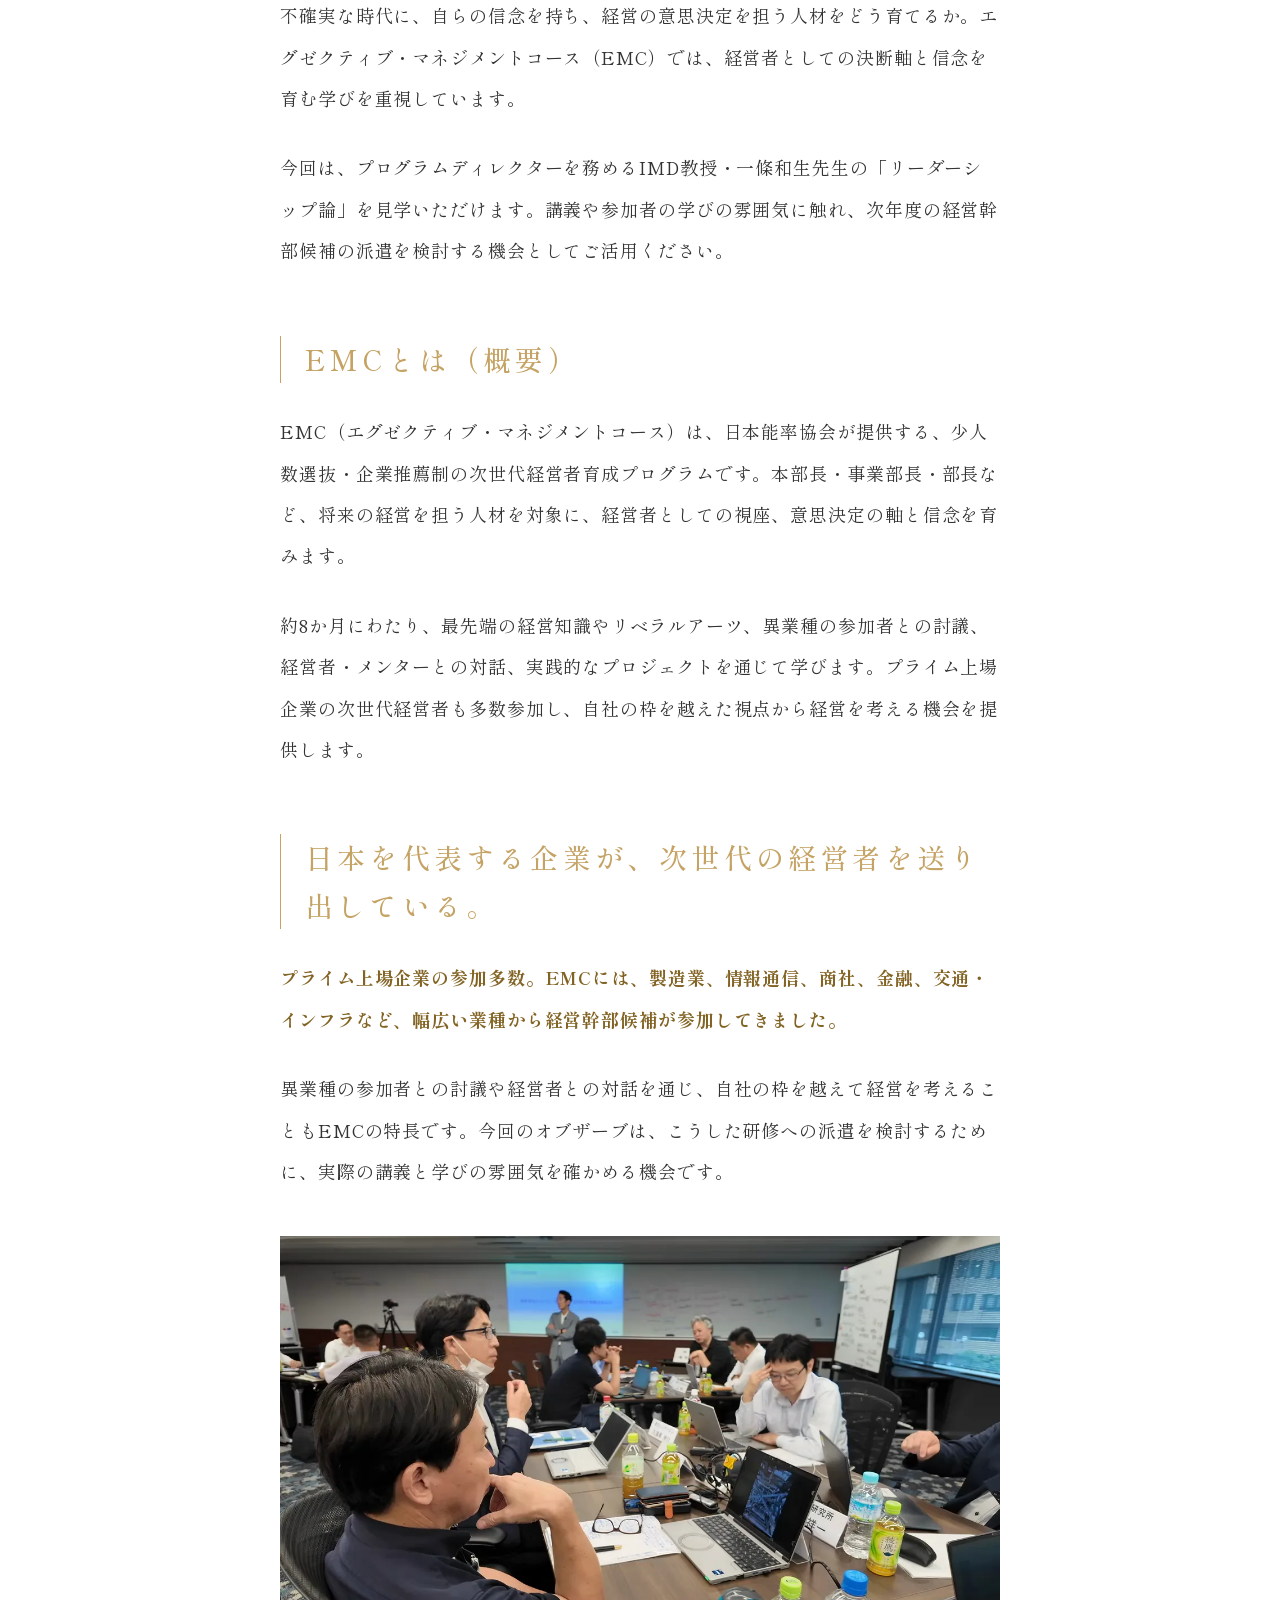
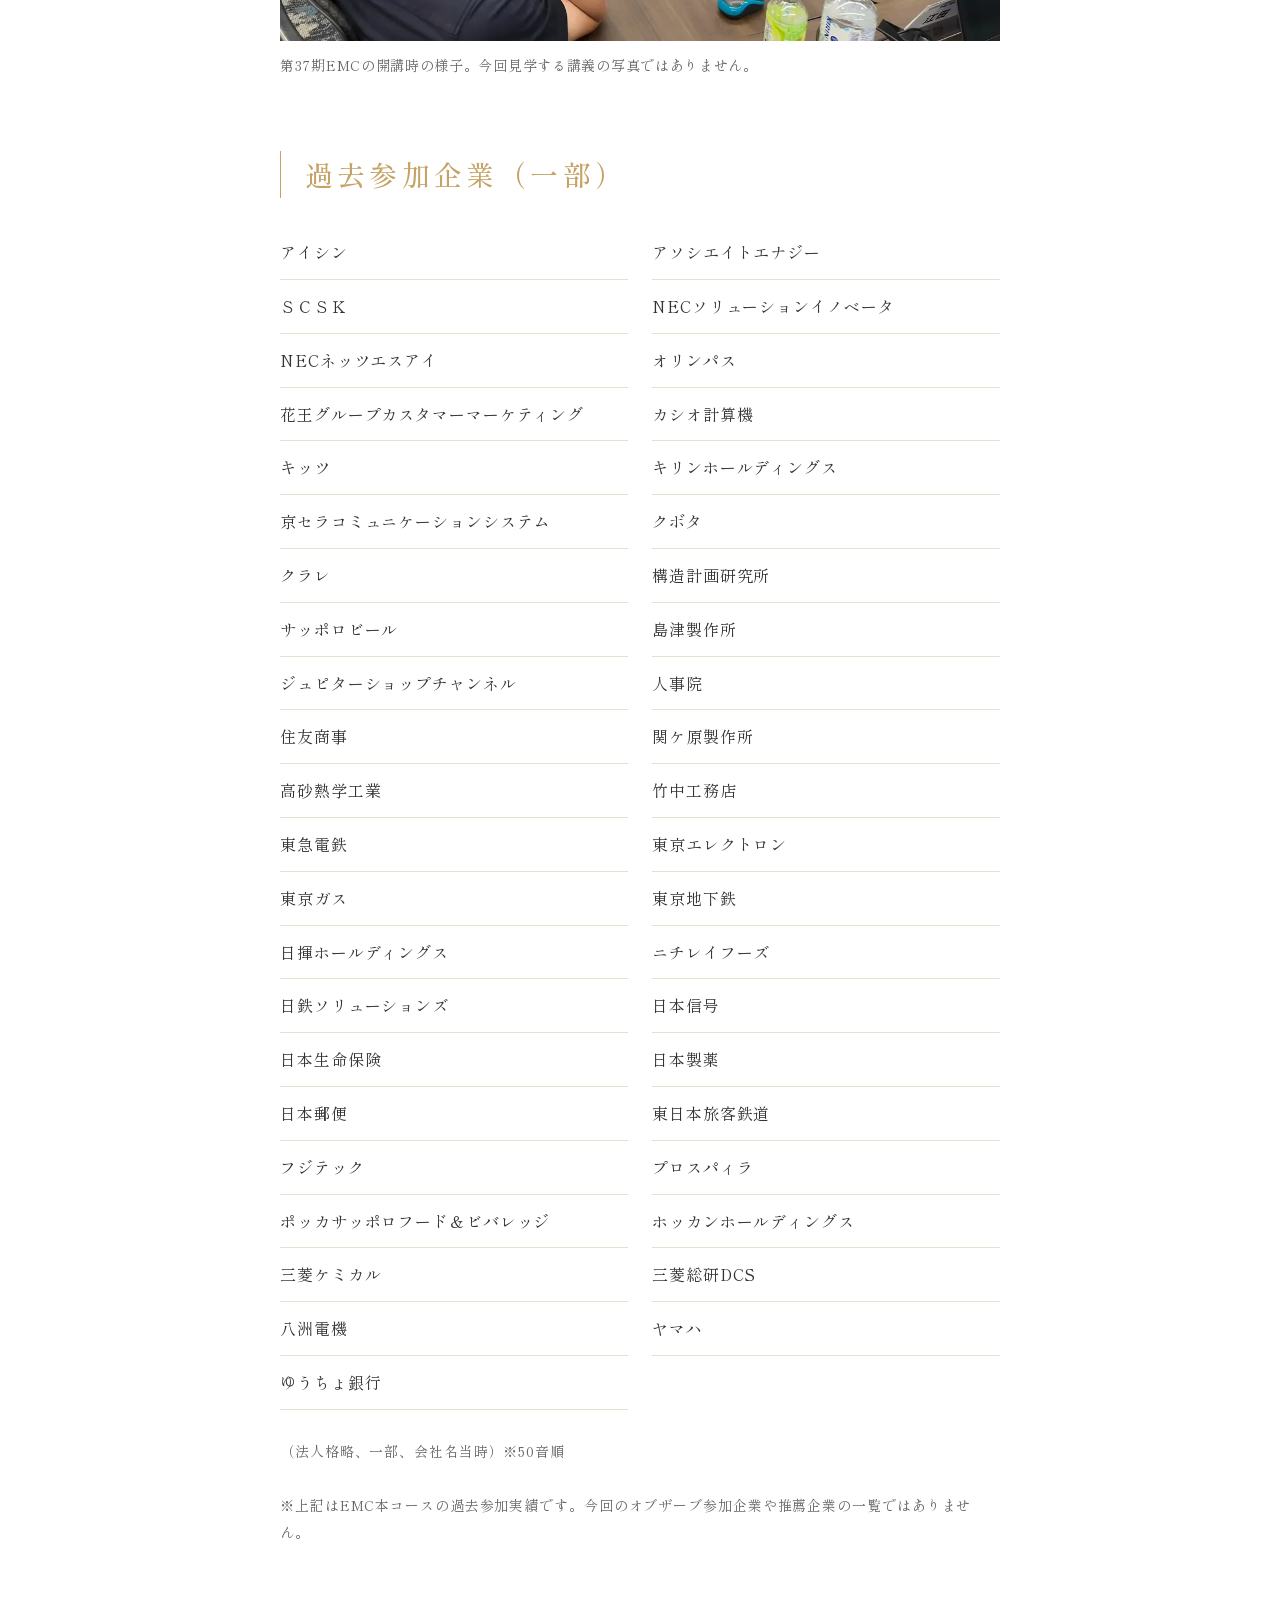
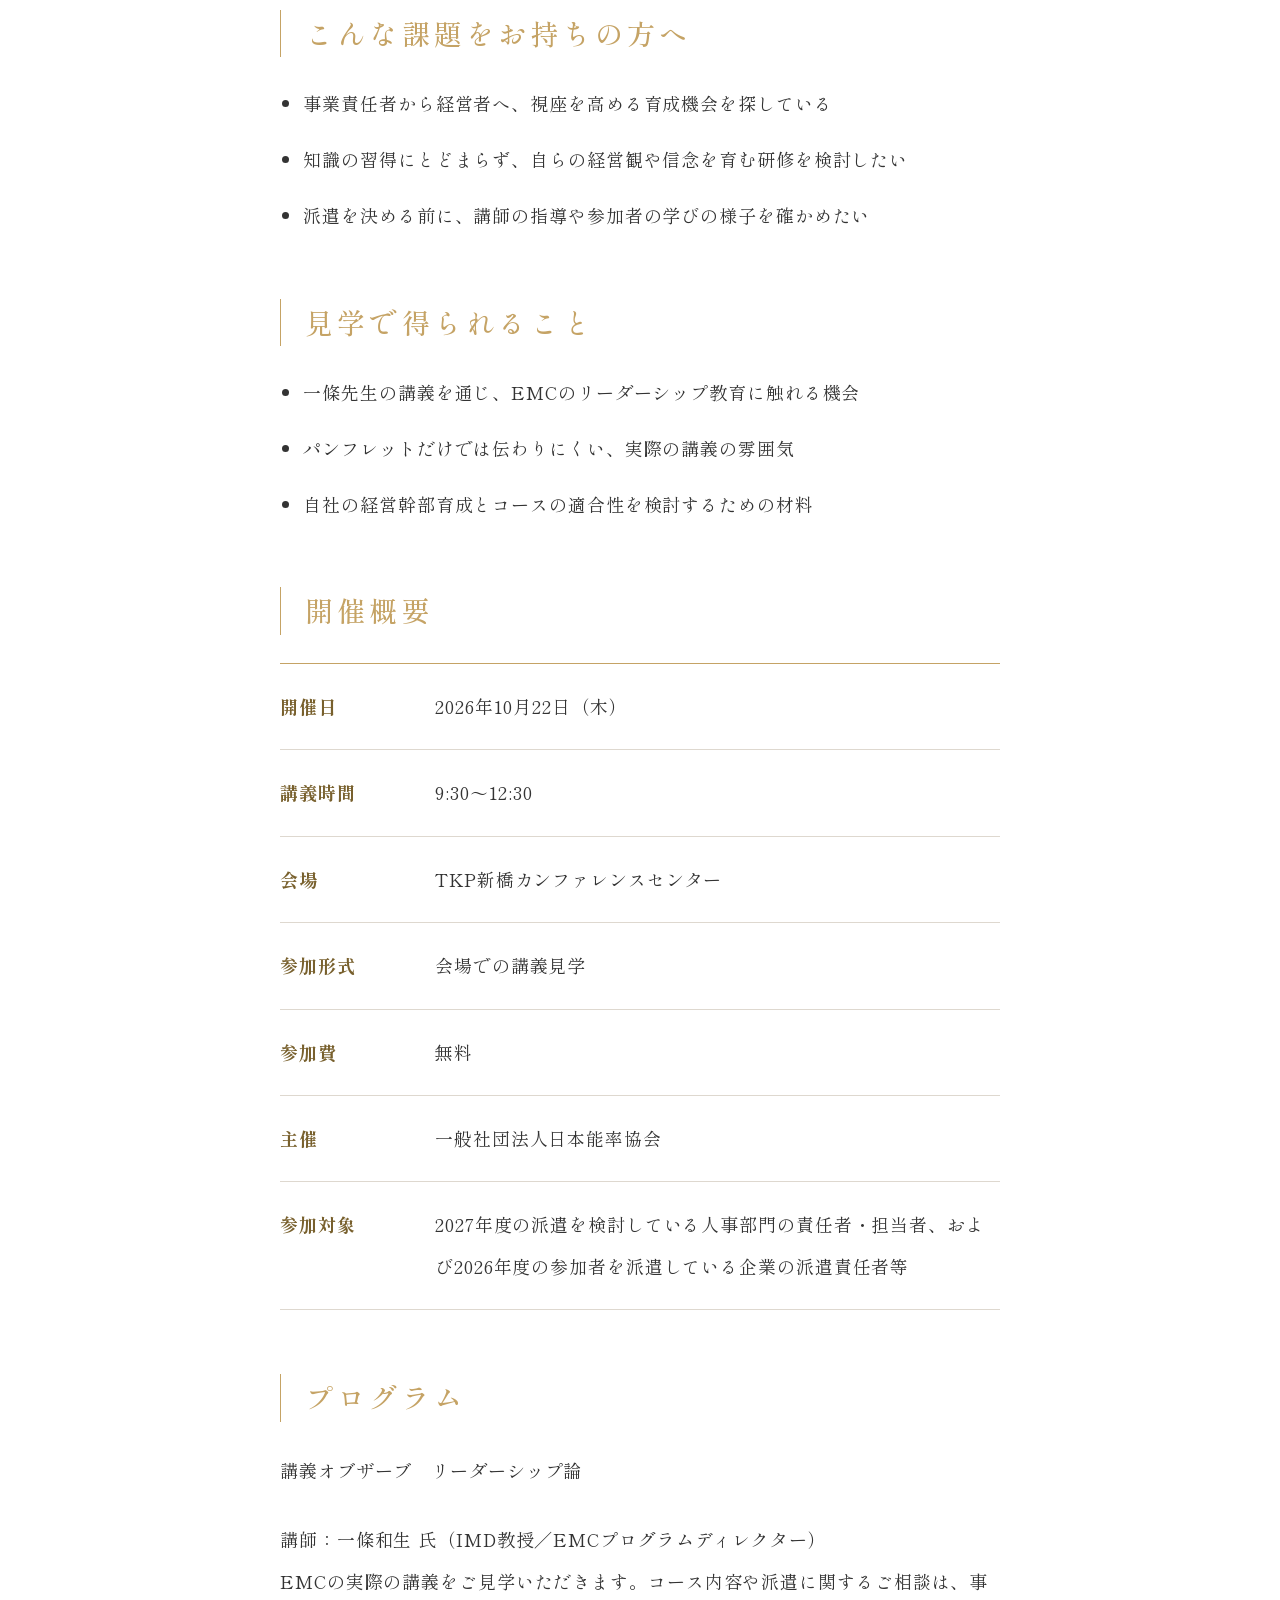
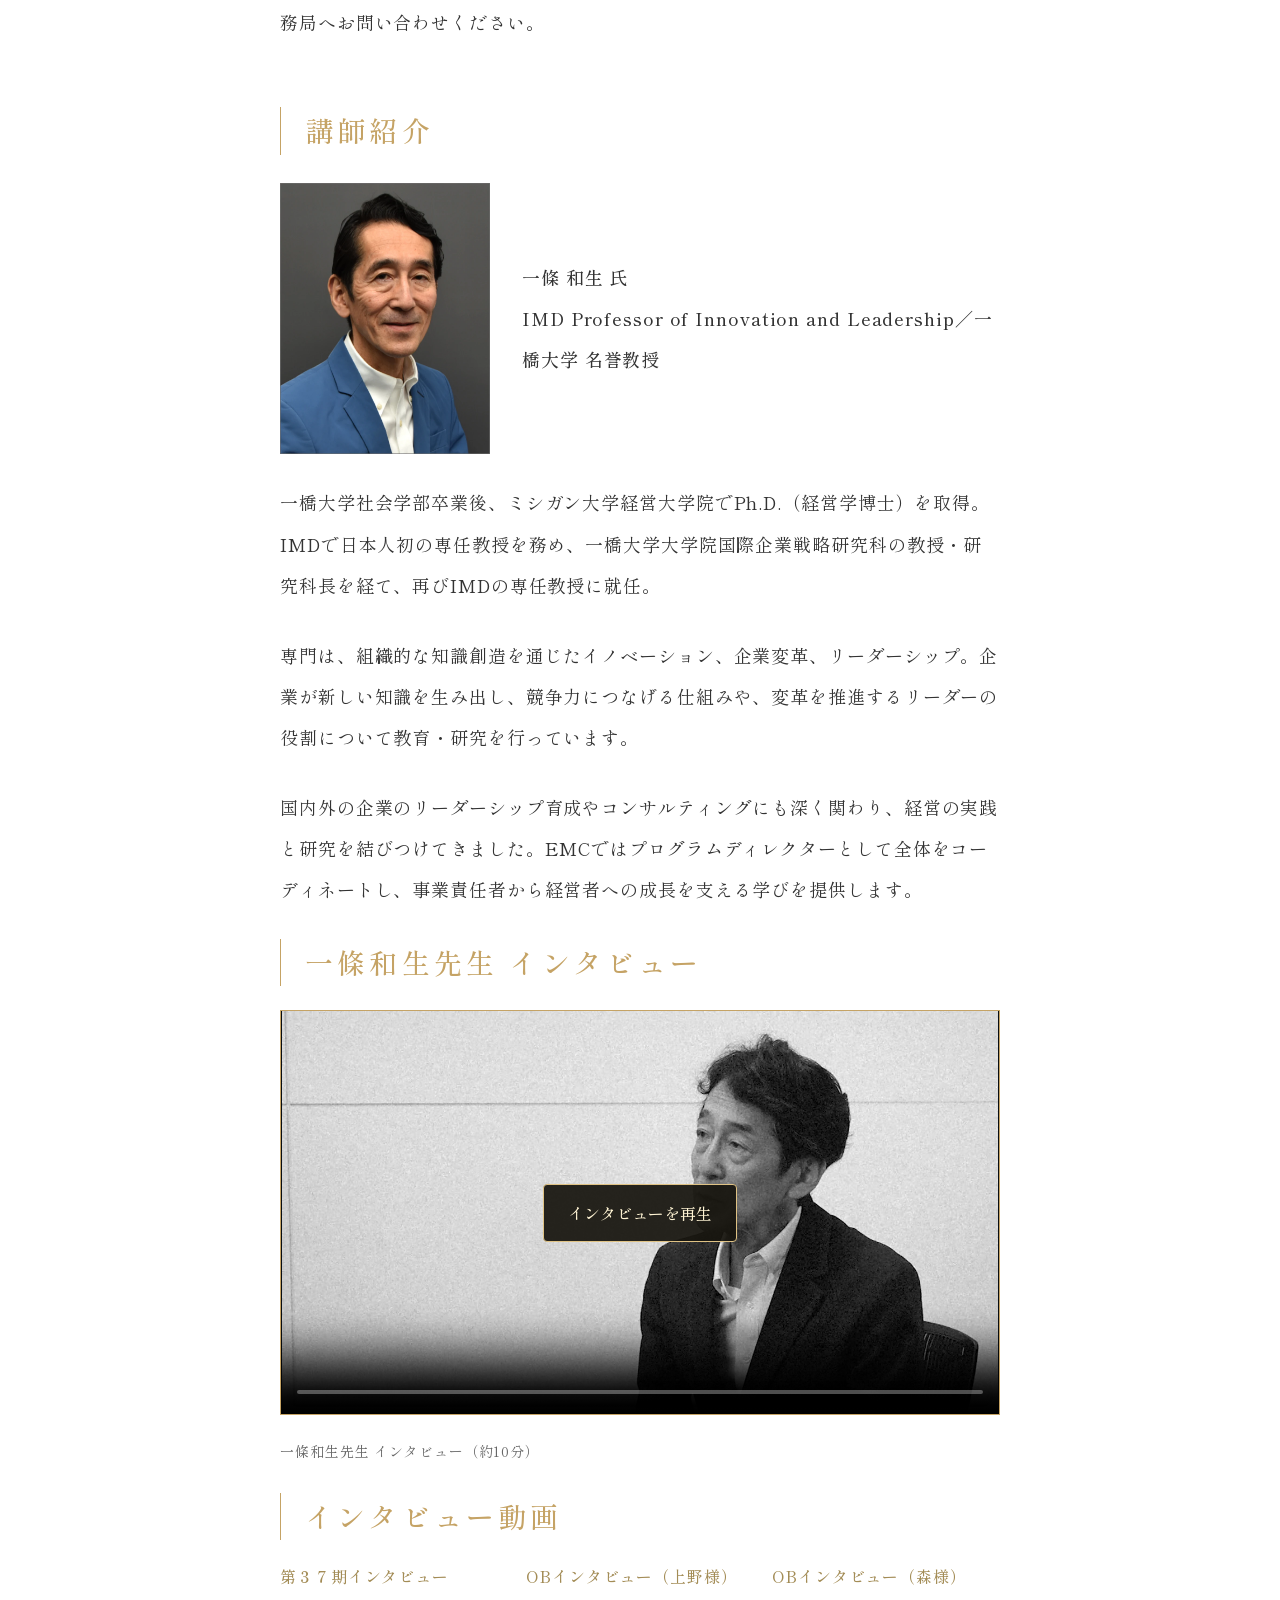
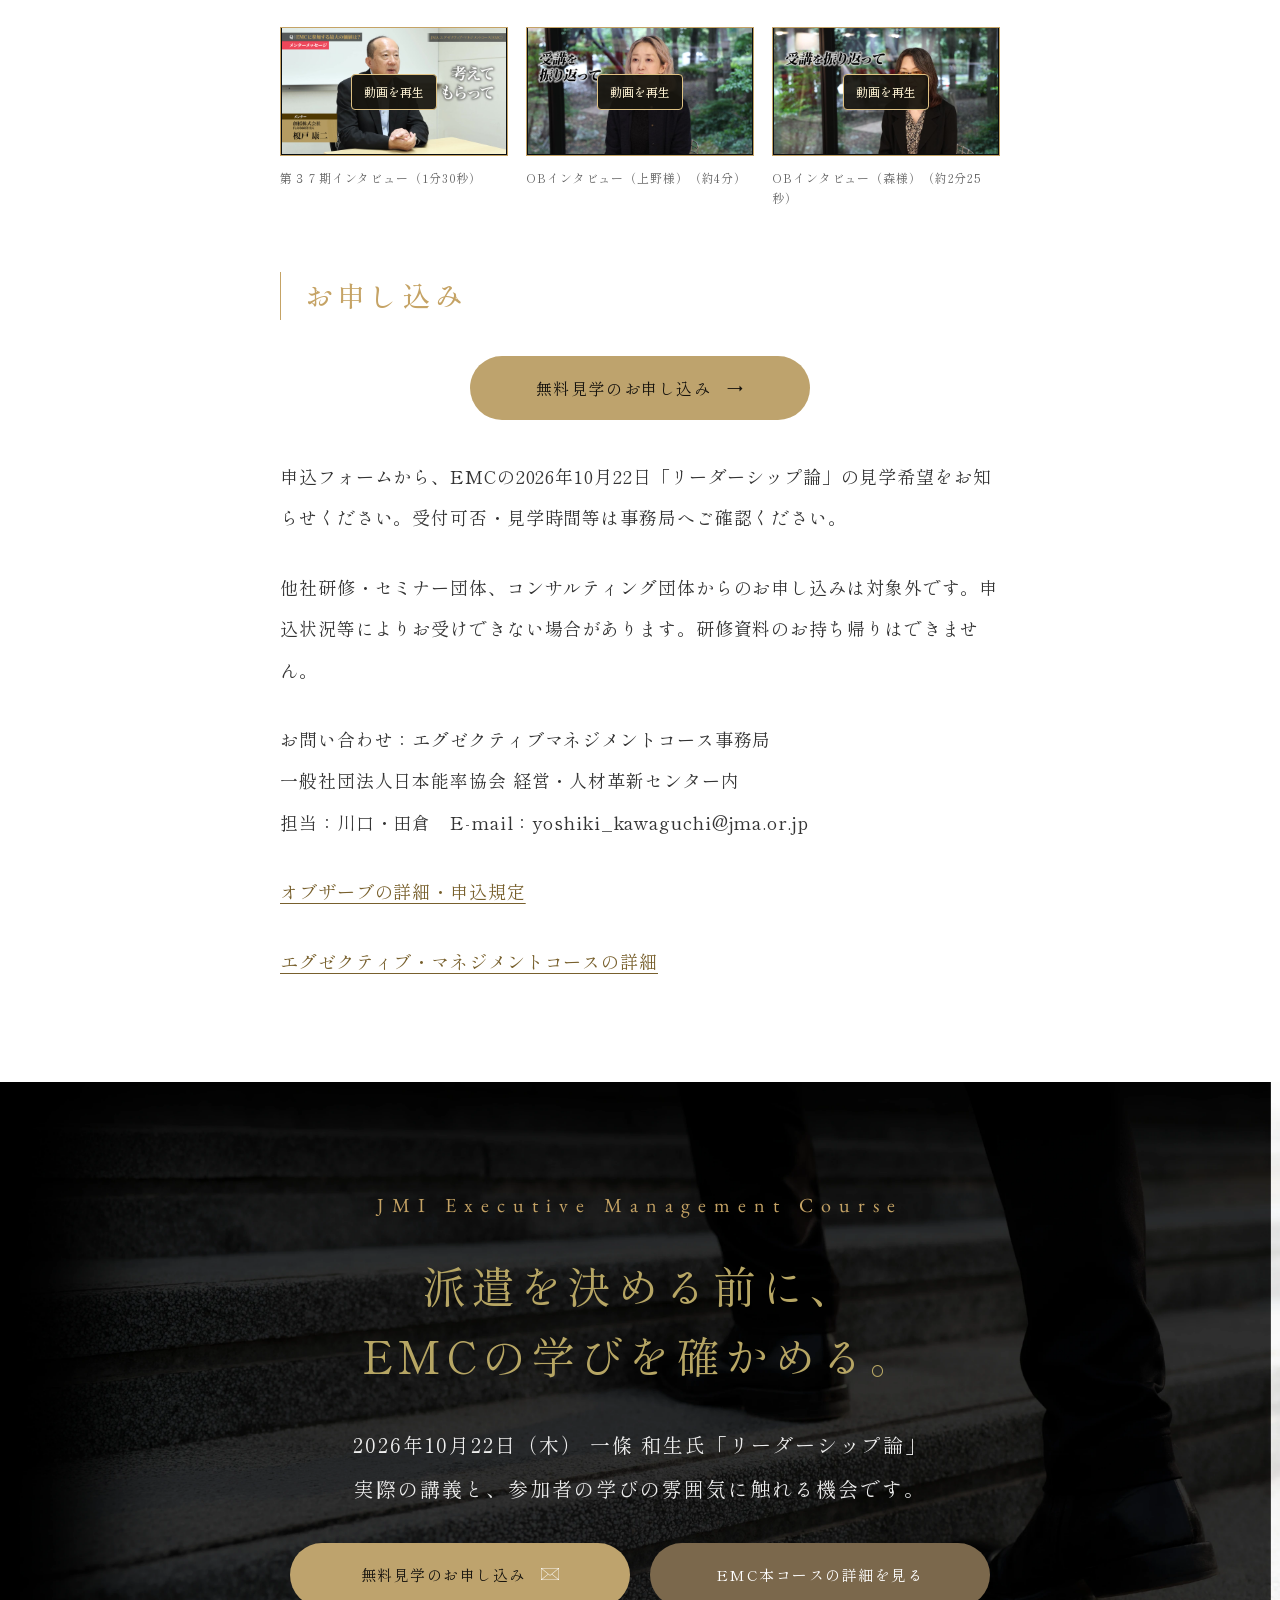
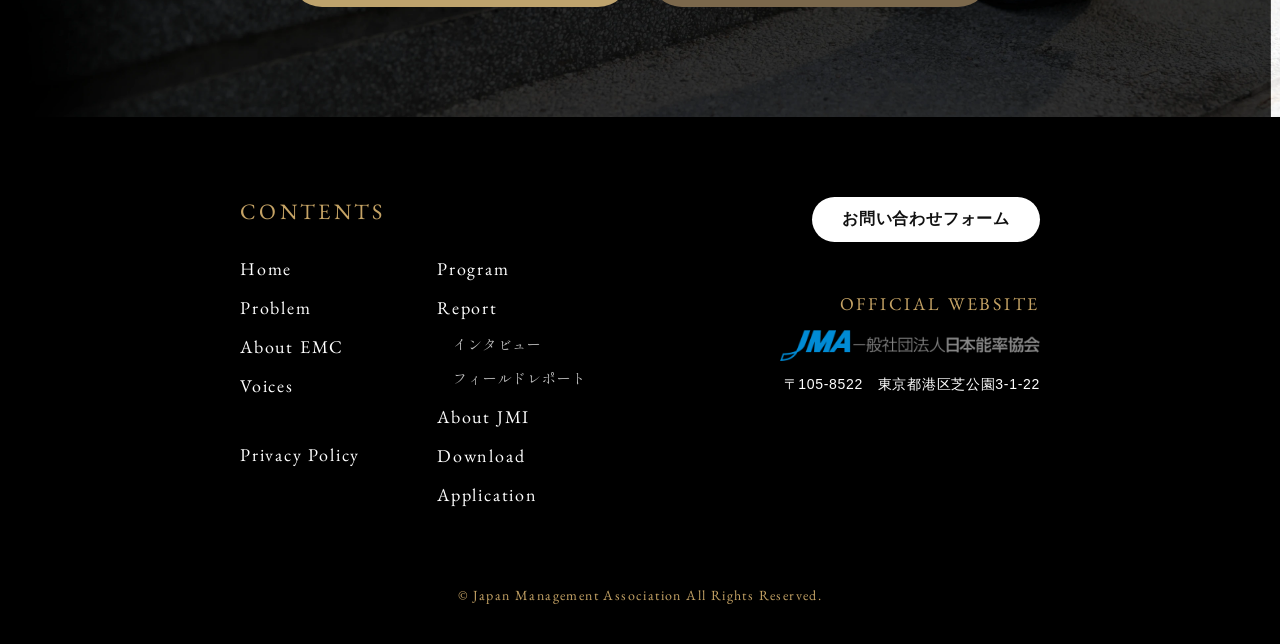
==== commit 8d3d8cc8: "Link October observation application to JMA form" ====
--- a/october.html
+++ b/october.html
@@ -64,7 +64,7 @@
 <p class="iv-hero-label">OBSERVE | JMI EMC 37th</p>
 <h1 class="iv-hero-title">一條 和生氏<br>リーダーシップ論</h1>
 <p class="iv-hero-sub">無料説明会・講義オブザーブ</p><div class="iv-hero-meta"><span>2026年10月22日（木）</span><span>参加無料・会場での講義見学</span></div>
-<p class="event-hero-proof">プライム上場企業の参加多数</p><a class="iv-btn iv-btn-gold" href="#overview">開催概要・お申し込み <span aria-hidden="true">→</span></a></div></section>
+<p class="event-hero-proof">プライム上場企業の参加多数</p><a class="iv-btn iv-btn-gold" href="https://pages.jma.or.jp/LP-4254.html" target="_blank" rel="noopener noreferrer">無料見学のお申し込み <span aria-hidden="true">→</span></a></div></section>
 <figure class="iv-keyvisual"><img src="event-october.png" alt="2026年10月22日（木） 一條 和生氏 リーダーシップ論 無料説明会・講義オブザーブのご案内" width="1671" height="941"><figcaption class="iv-caption">2026年10月22日（木） 一條 和生氏「リーダーシップ論」無料説明会・講義オブザーブ</figcaption></figure>
 <article class="iv-body">
 <p class="event-proof">プライム上場企業の参加多数。</p>
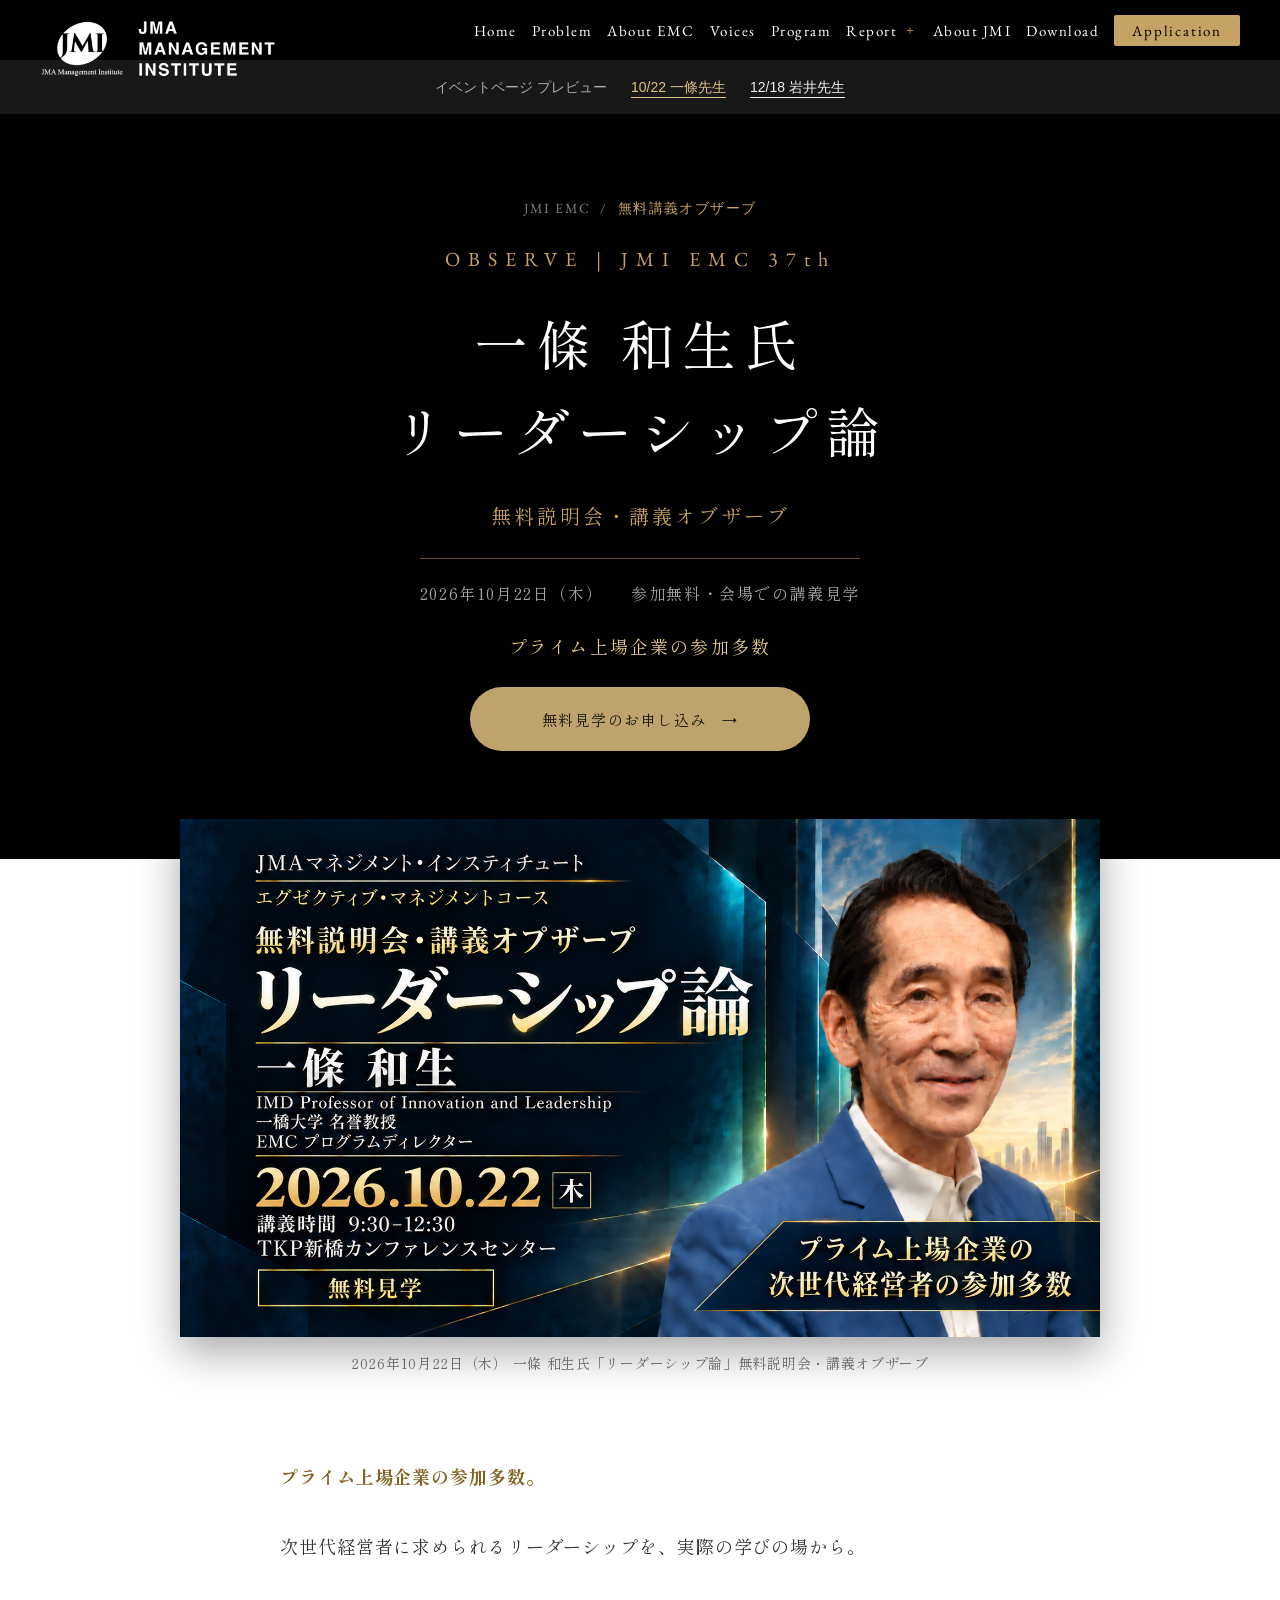
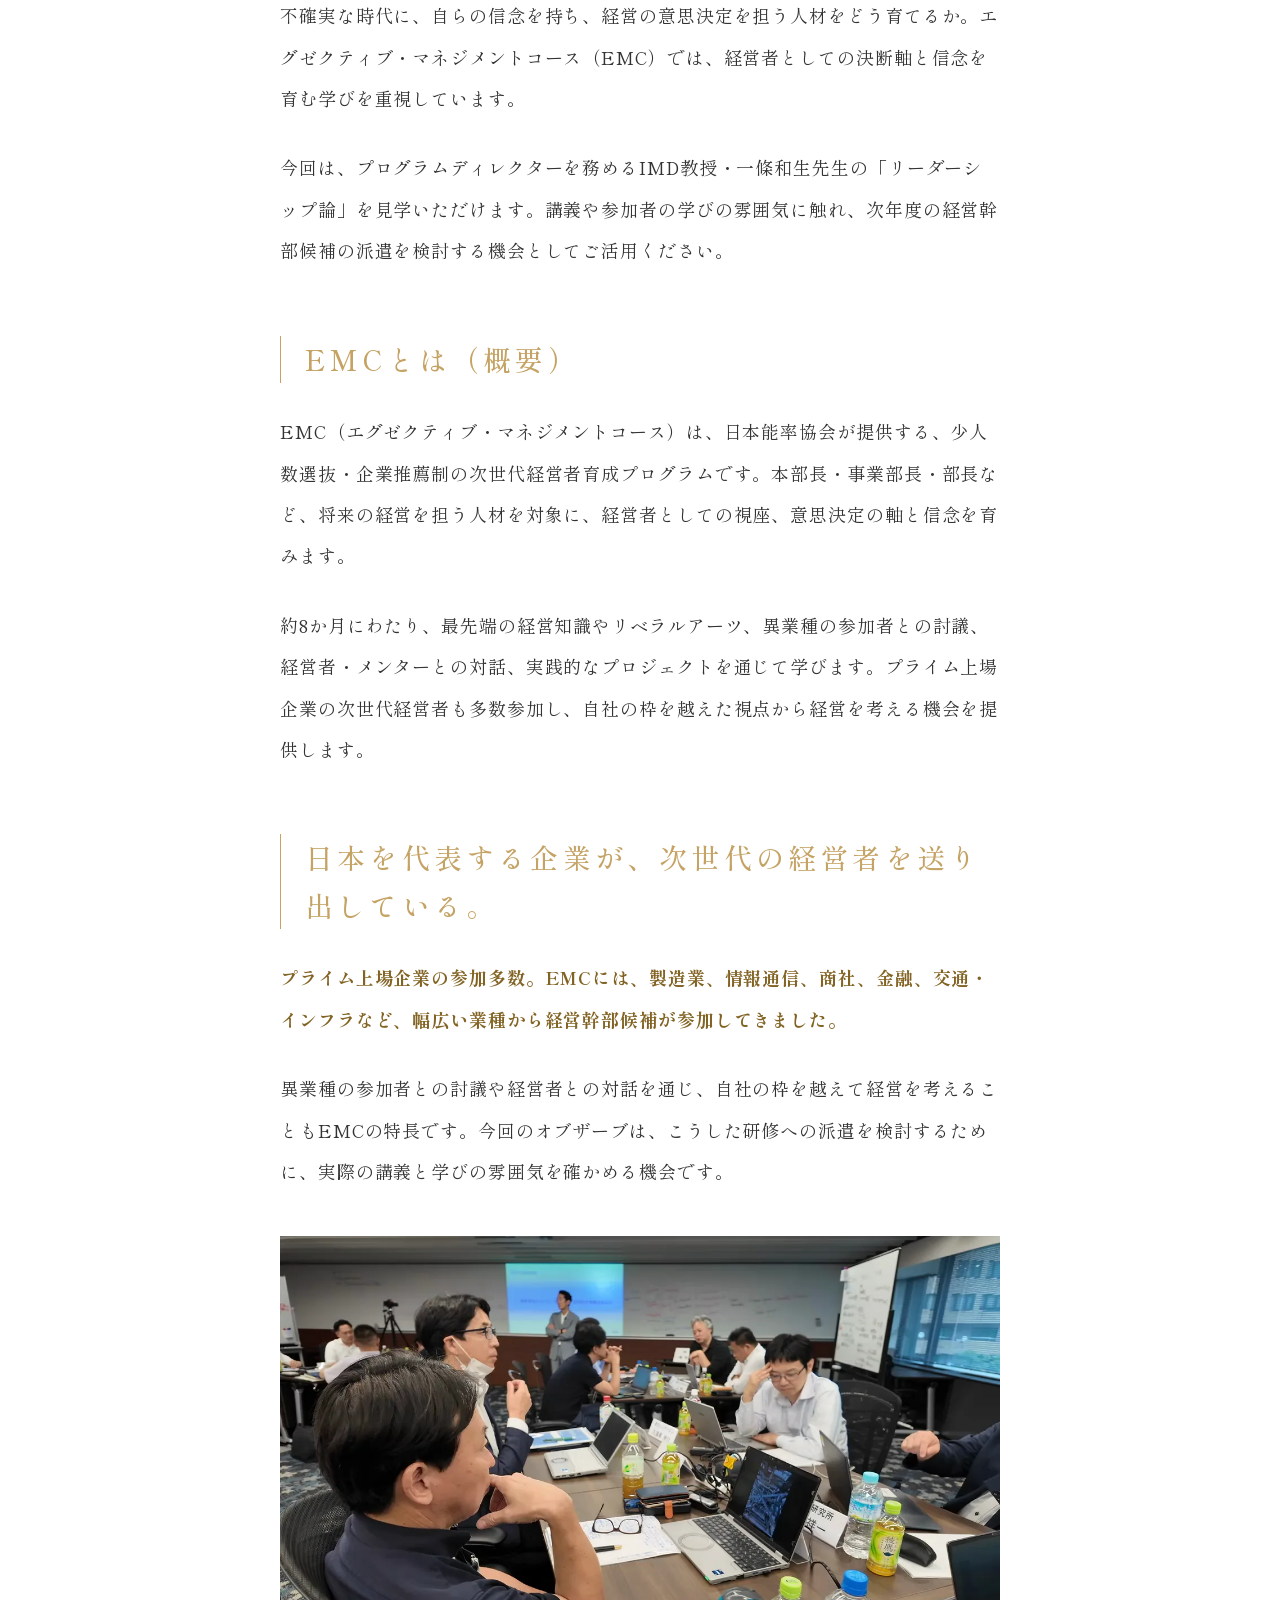
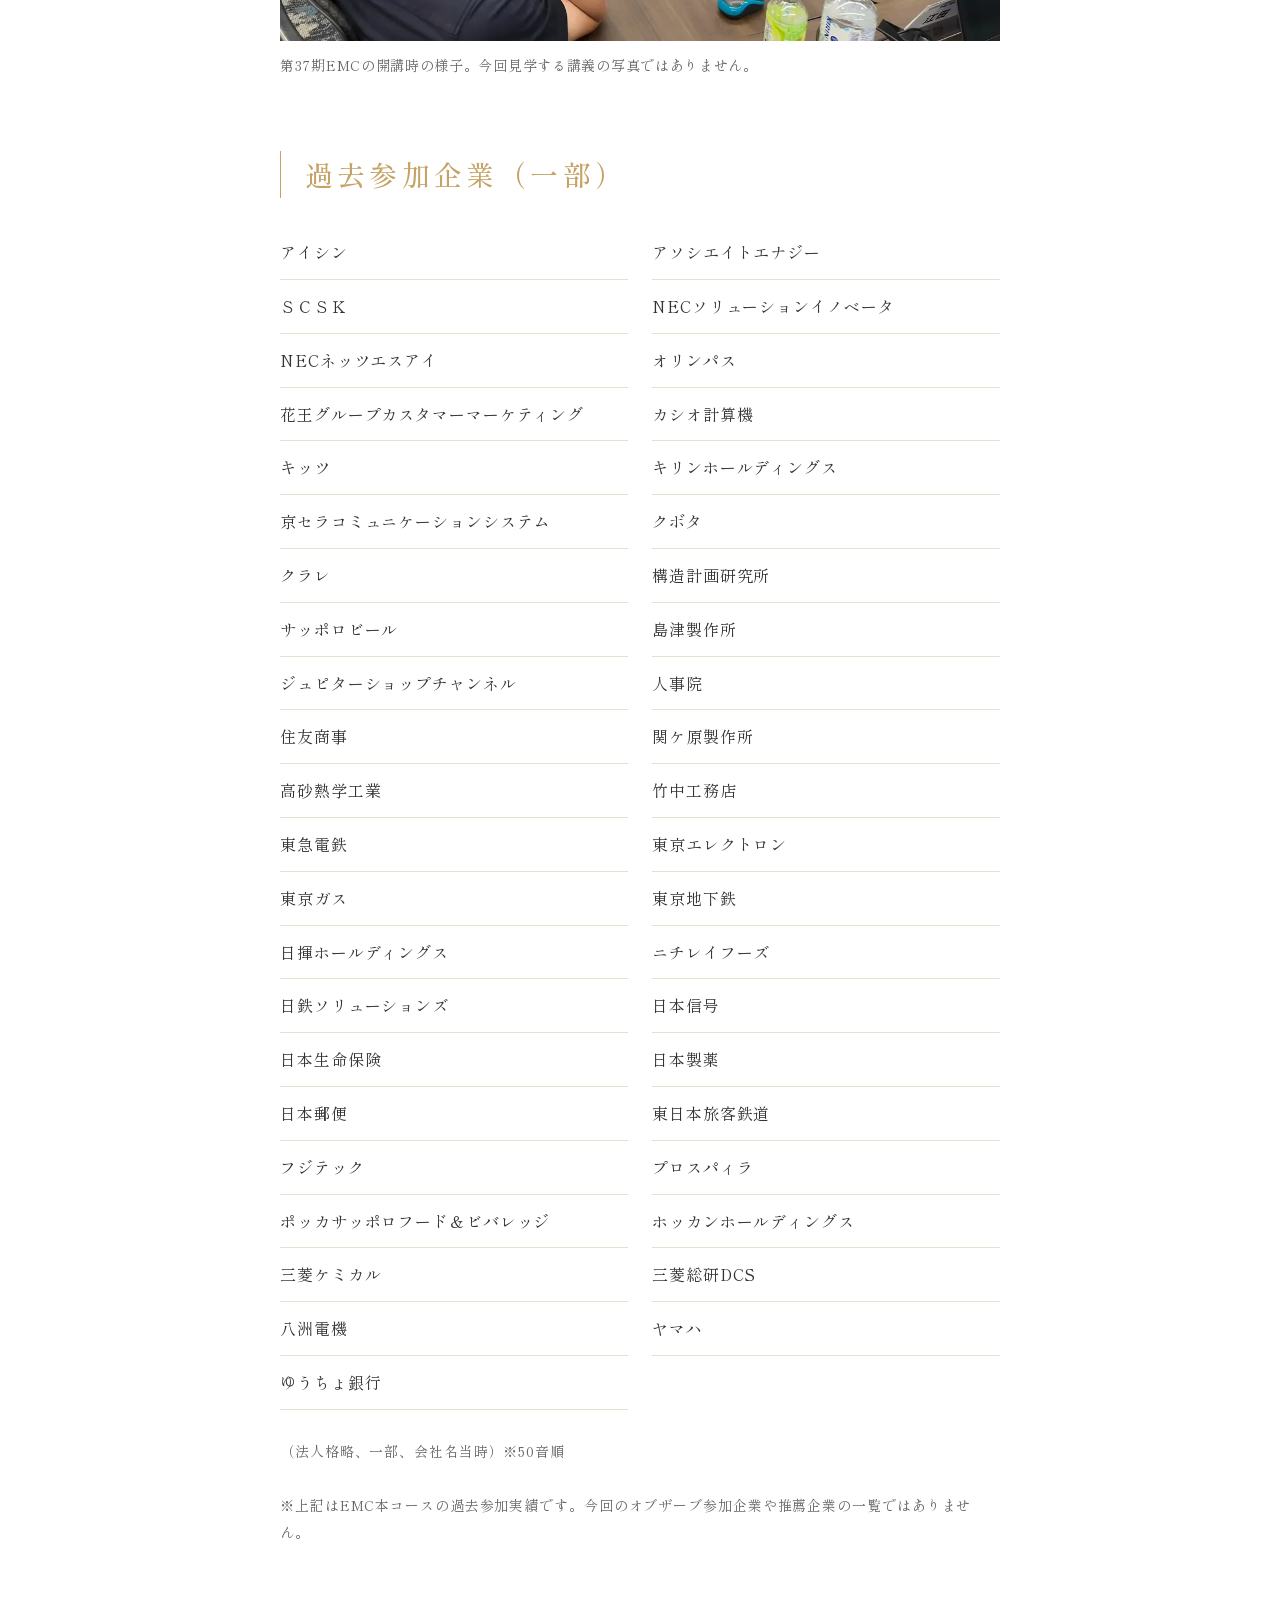
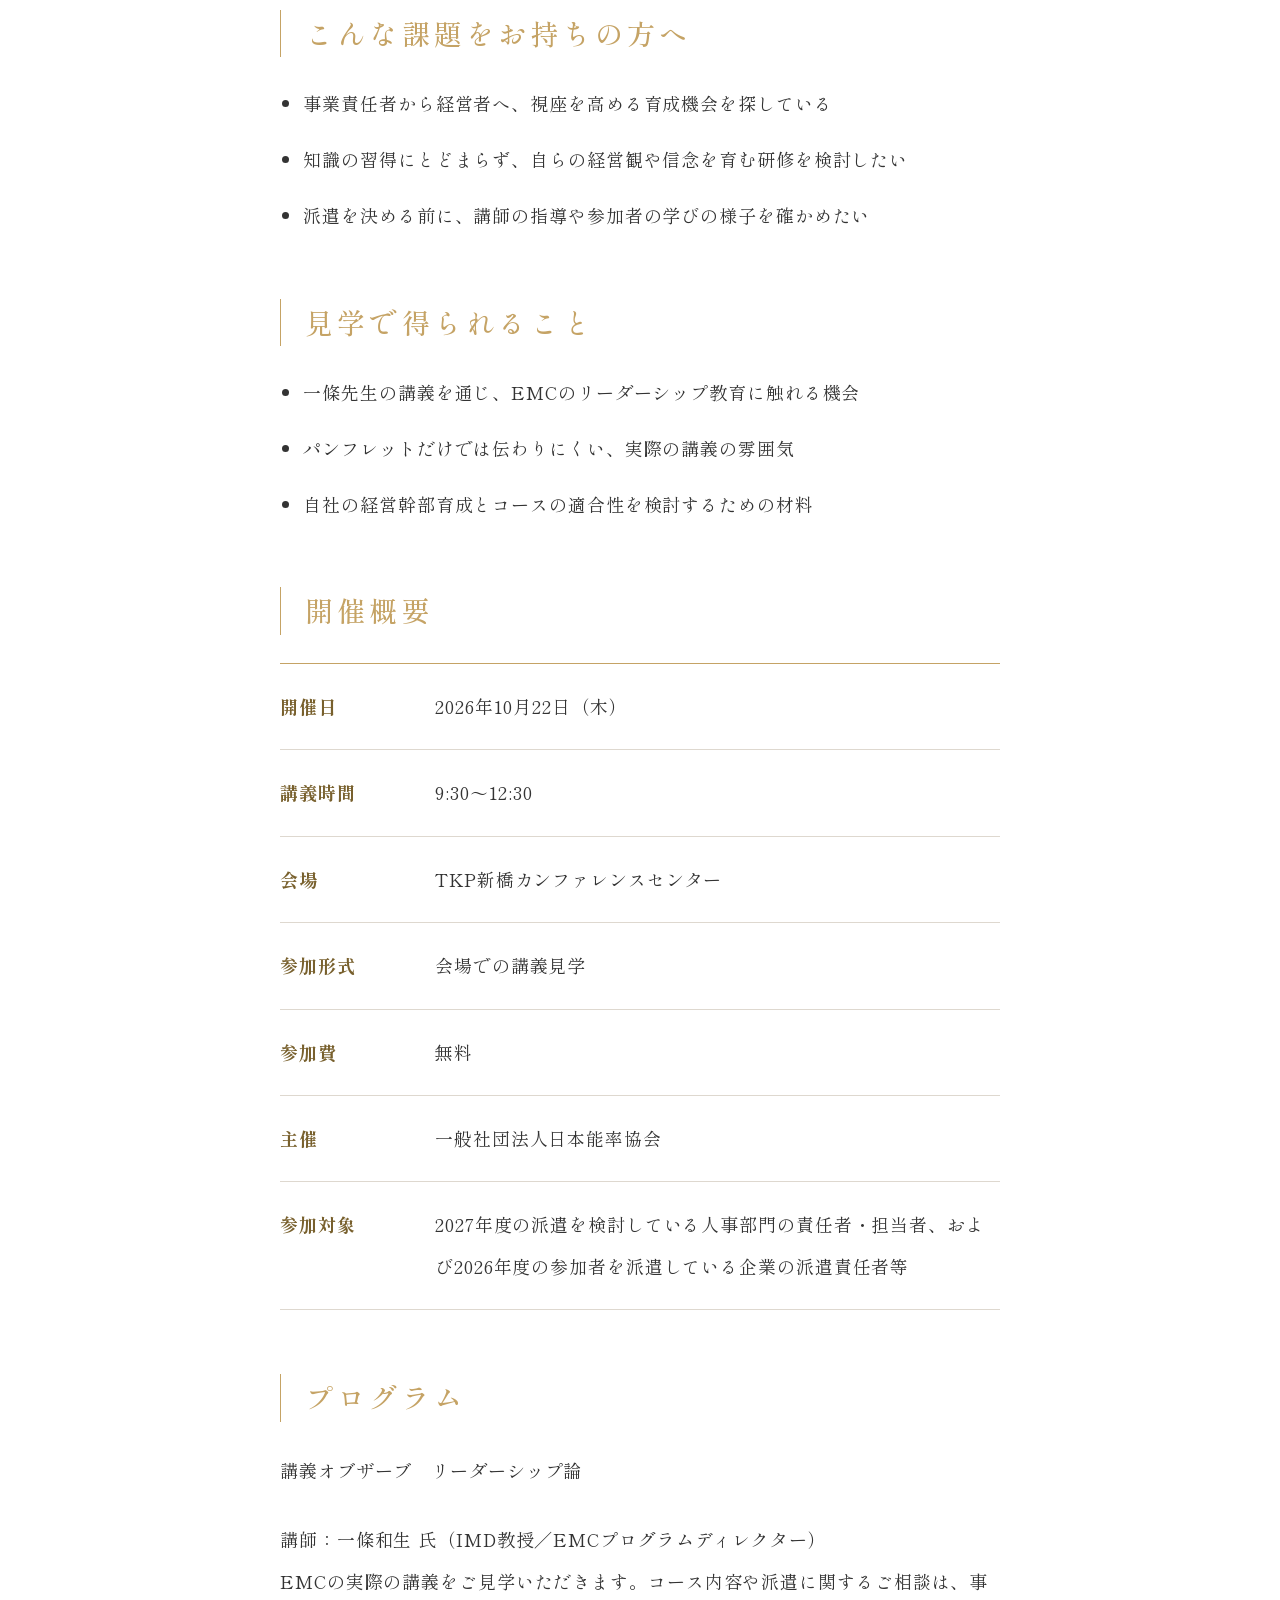
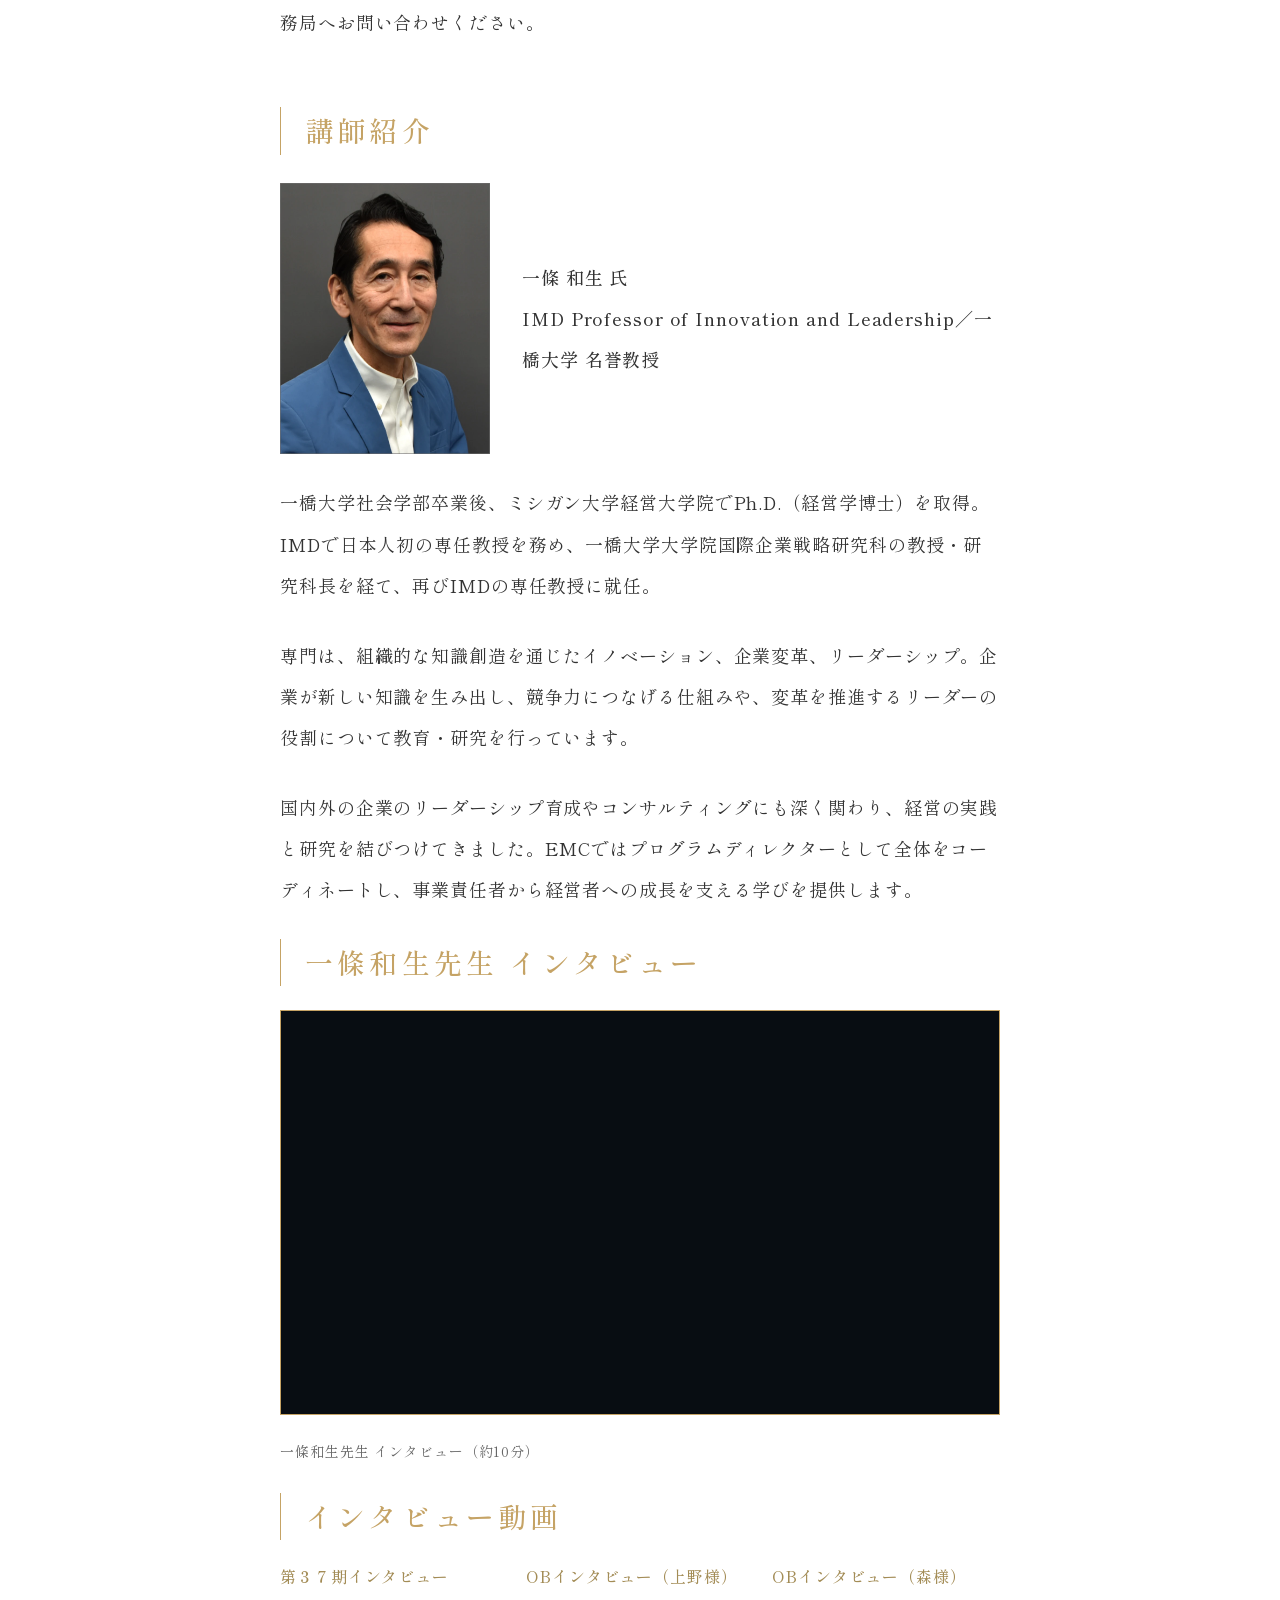
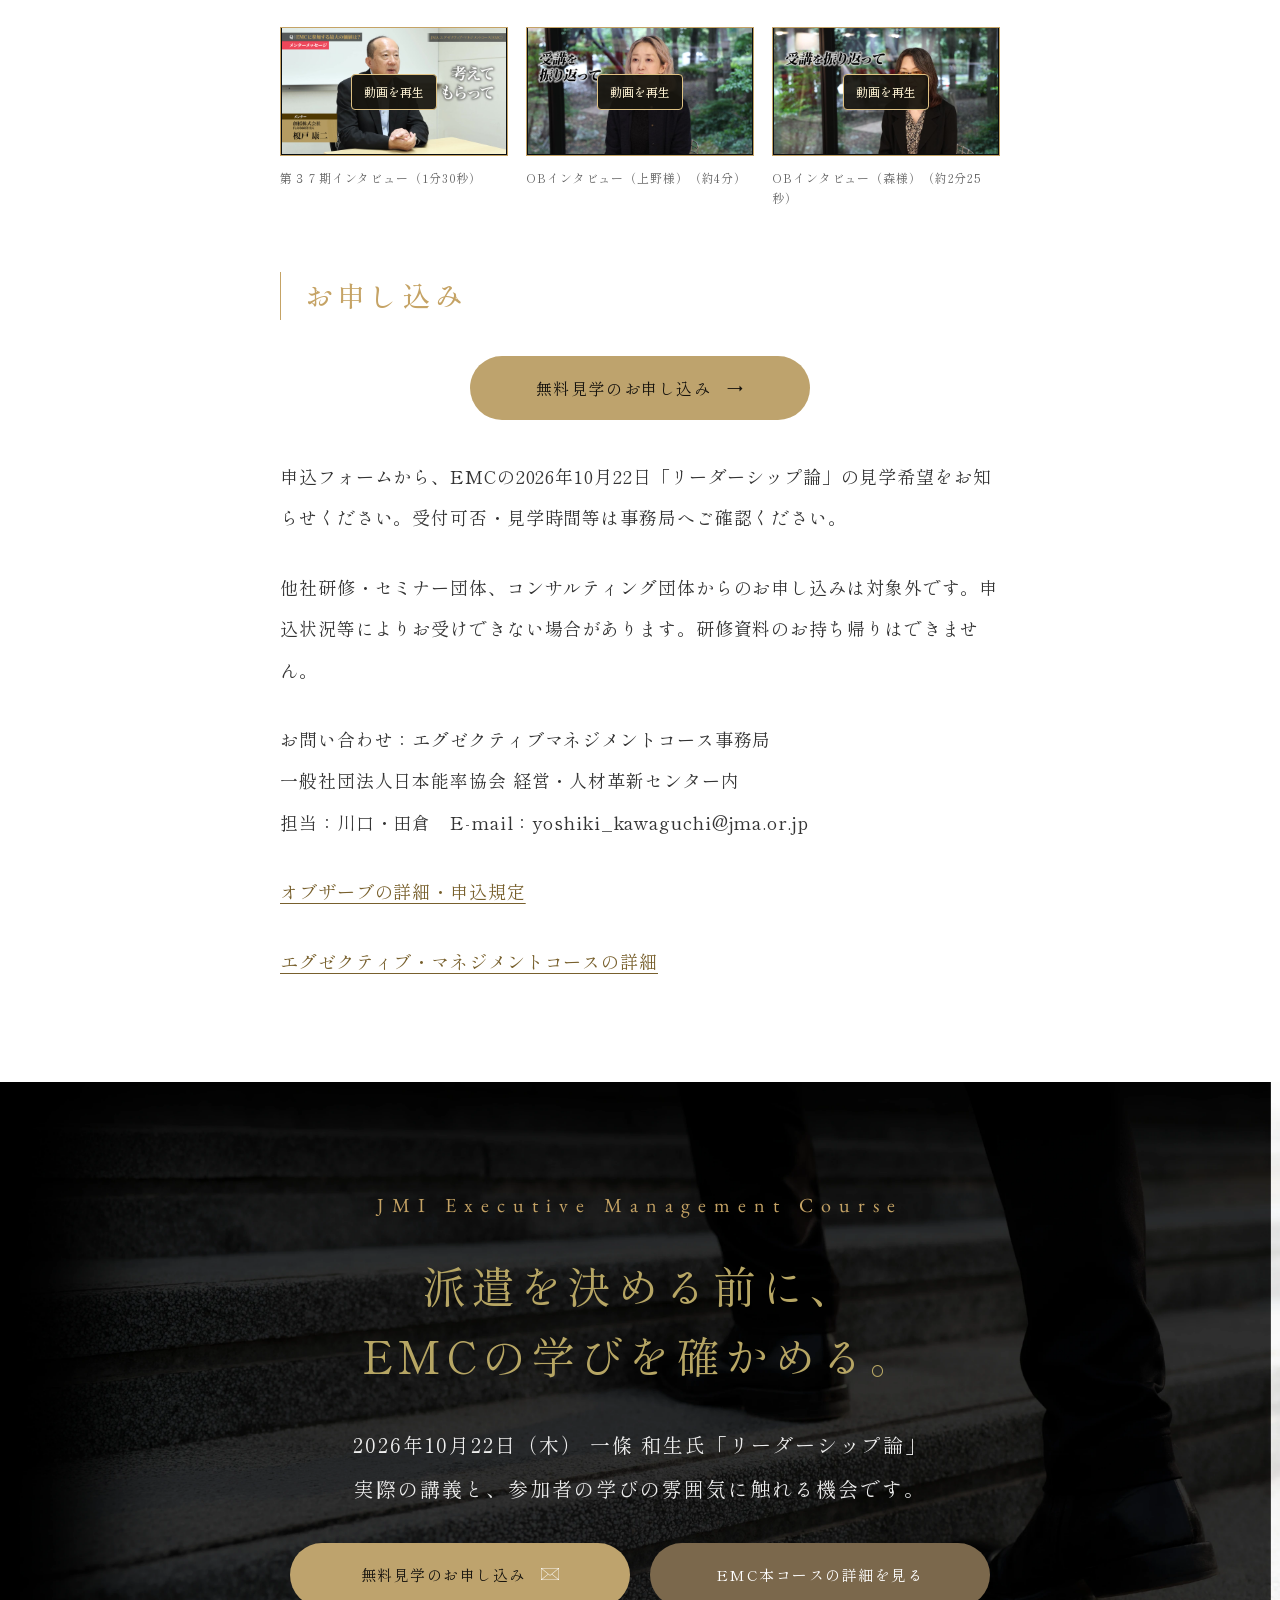
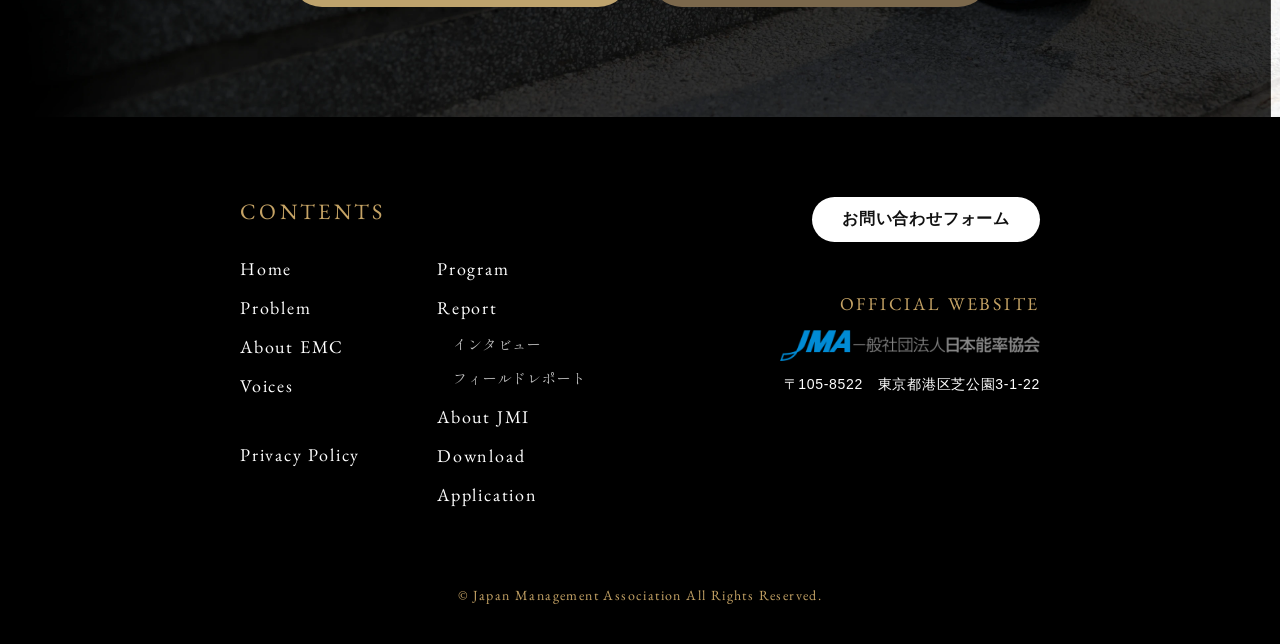
==== commit eb1d831a: "Embed Ichijo interview from YouTube" ====
--- a/october.html
+++ b/october.html
@@ -99,12 +99,9 @@
 <section id="interview" class="event-interview" aria-labelledby="interview-title">
 <h2 id="interview-title" class="iv-h2">一條和生先生 インタビュー</h2>
 <div class="event-video-frame">
-<video id="ichijo-interview" controls playsinline preload="none" poster="ichijo-poster.jpg" data-stream="ichijo.m3u8" aria-label="一條和生先生 インタビュー動画"></video>
-<button class="event-video-start" type="button" aria-controls="ichijo-interview">インタビューを再生</button>
+<iframe id="ichijo-interview" src="https://www.youtube.com/embed/B4TRachIuTw" title="一條和生先生 インタビュー動画" width="560" height="315" style="display:block;width:100%;height:100%;border:0" loading="lazy" allow="accelerometer; autoplay; clipboard-write; encrypted-media; gyroscope; picture-in-picture; web-share" referrerpolicy="strict-origin-when-cross-origin" allowfullscreen></iframe>
 </div>
 <p class="event-video-caption">一條和生先生 インタビュー（約10分）</p>
-<p class="event-video-status" role="status" aria-live="polite" hidden></p>
-<noscript><p>動画の再生にはJavaScriptを有効にしてください。</p></noscript>
 </section>
 <section id="participant-interviews" class="event-video-collection" aria-labelledby="participant-interviews-title">
 <h2 id="participant-interviews-title" class="iv-h2">インタビュー動画</h2>
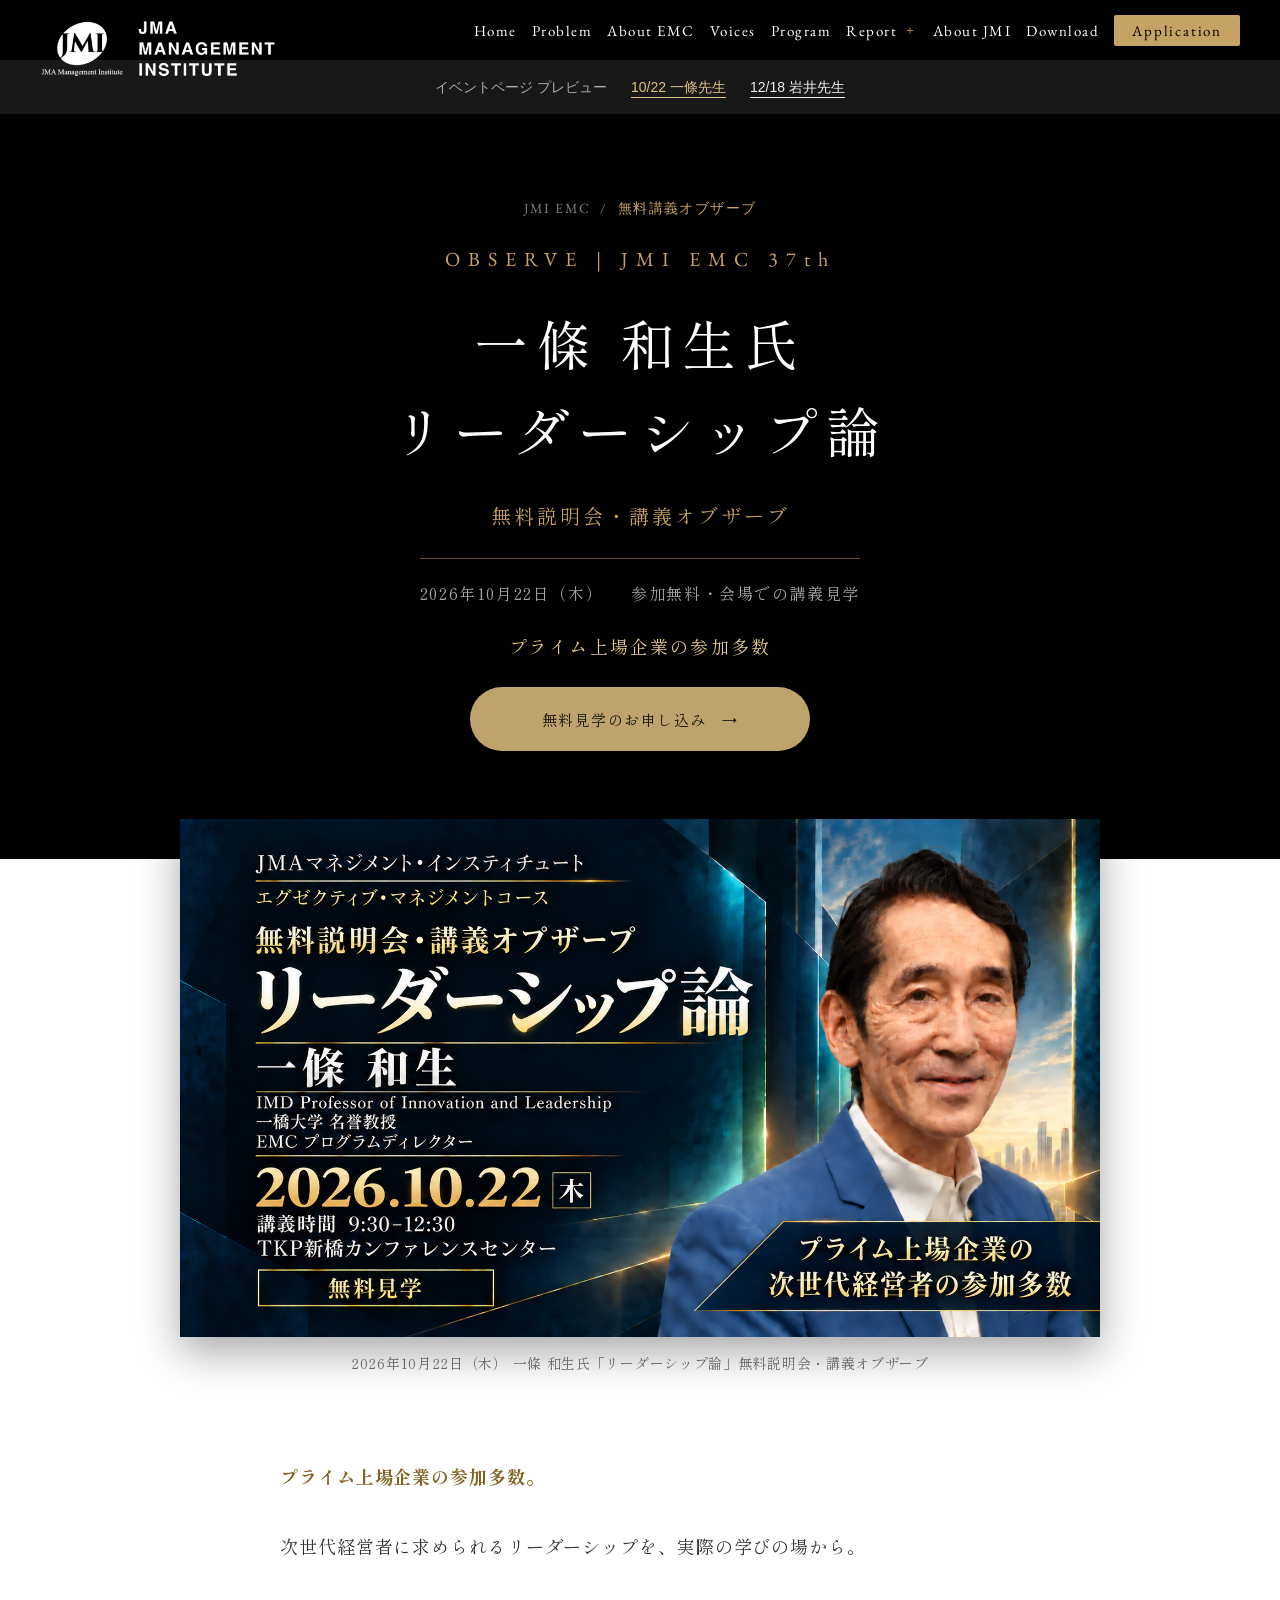
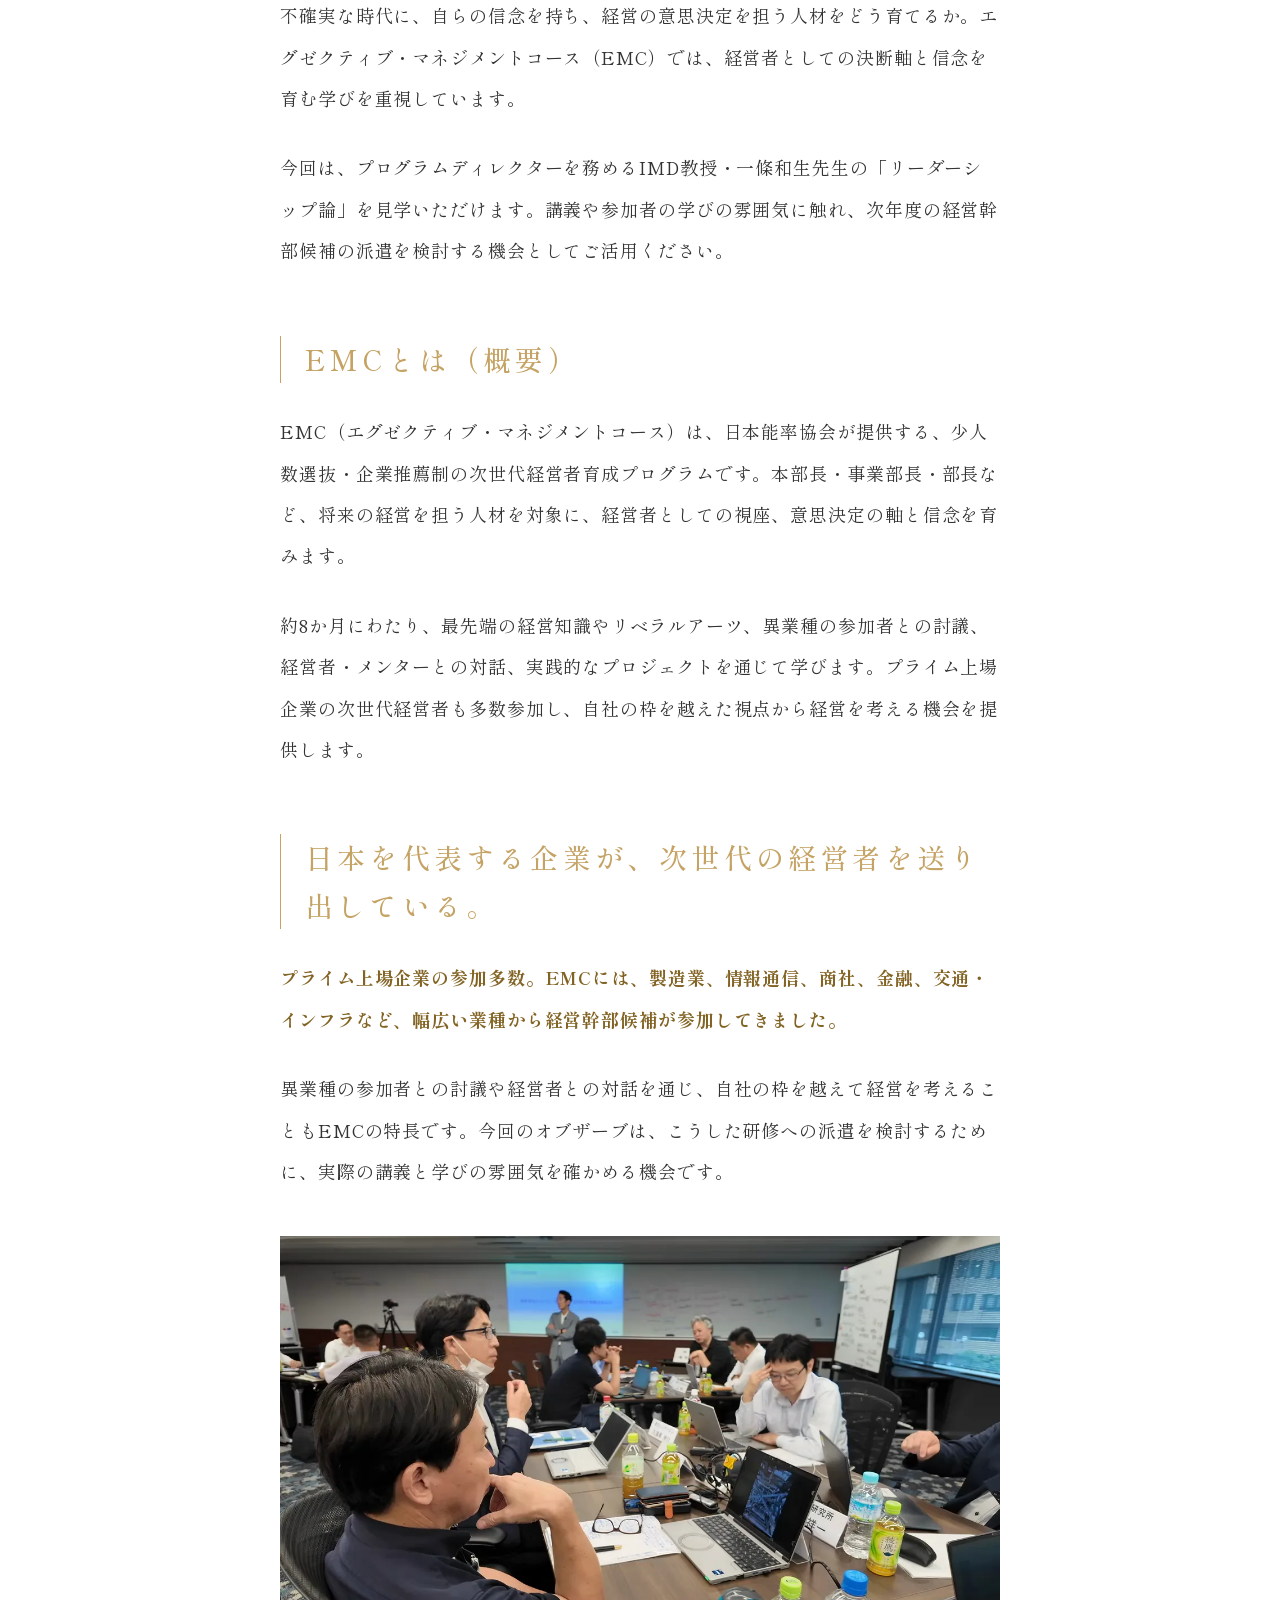
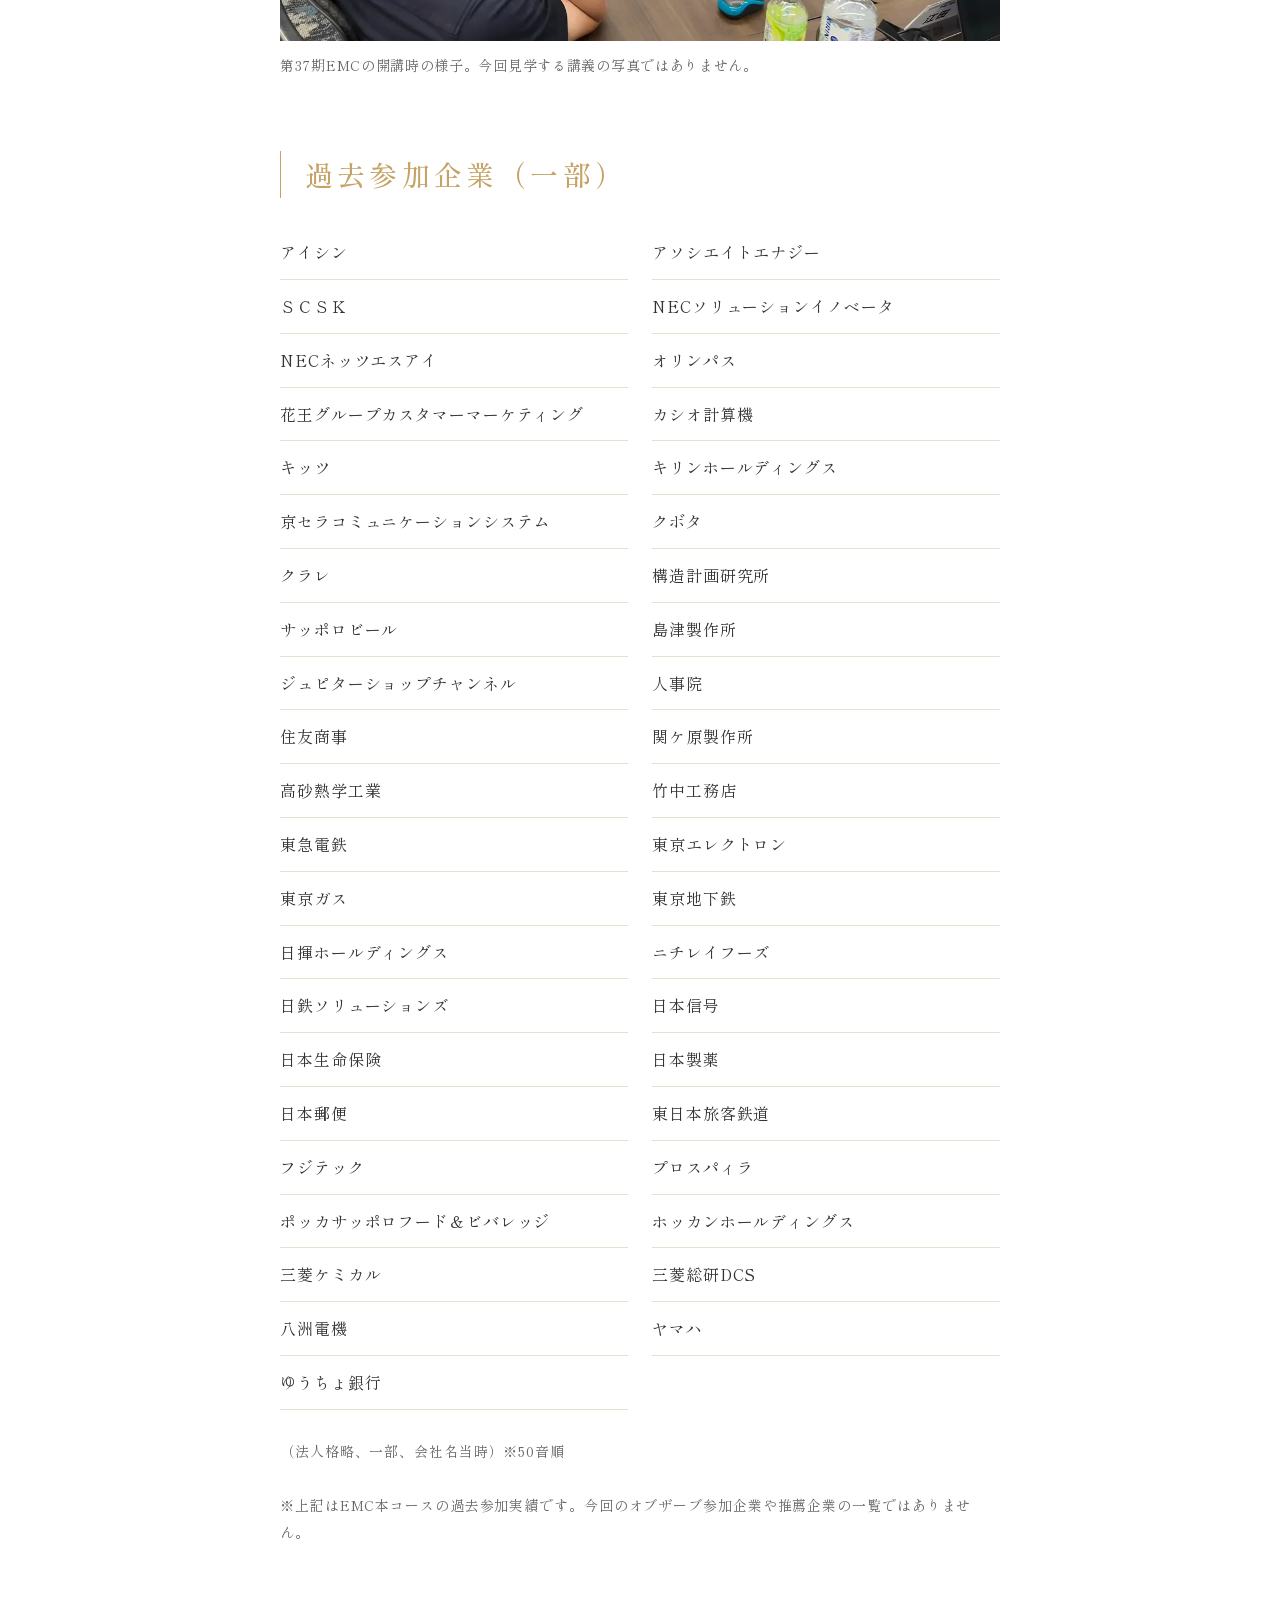
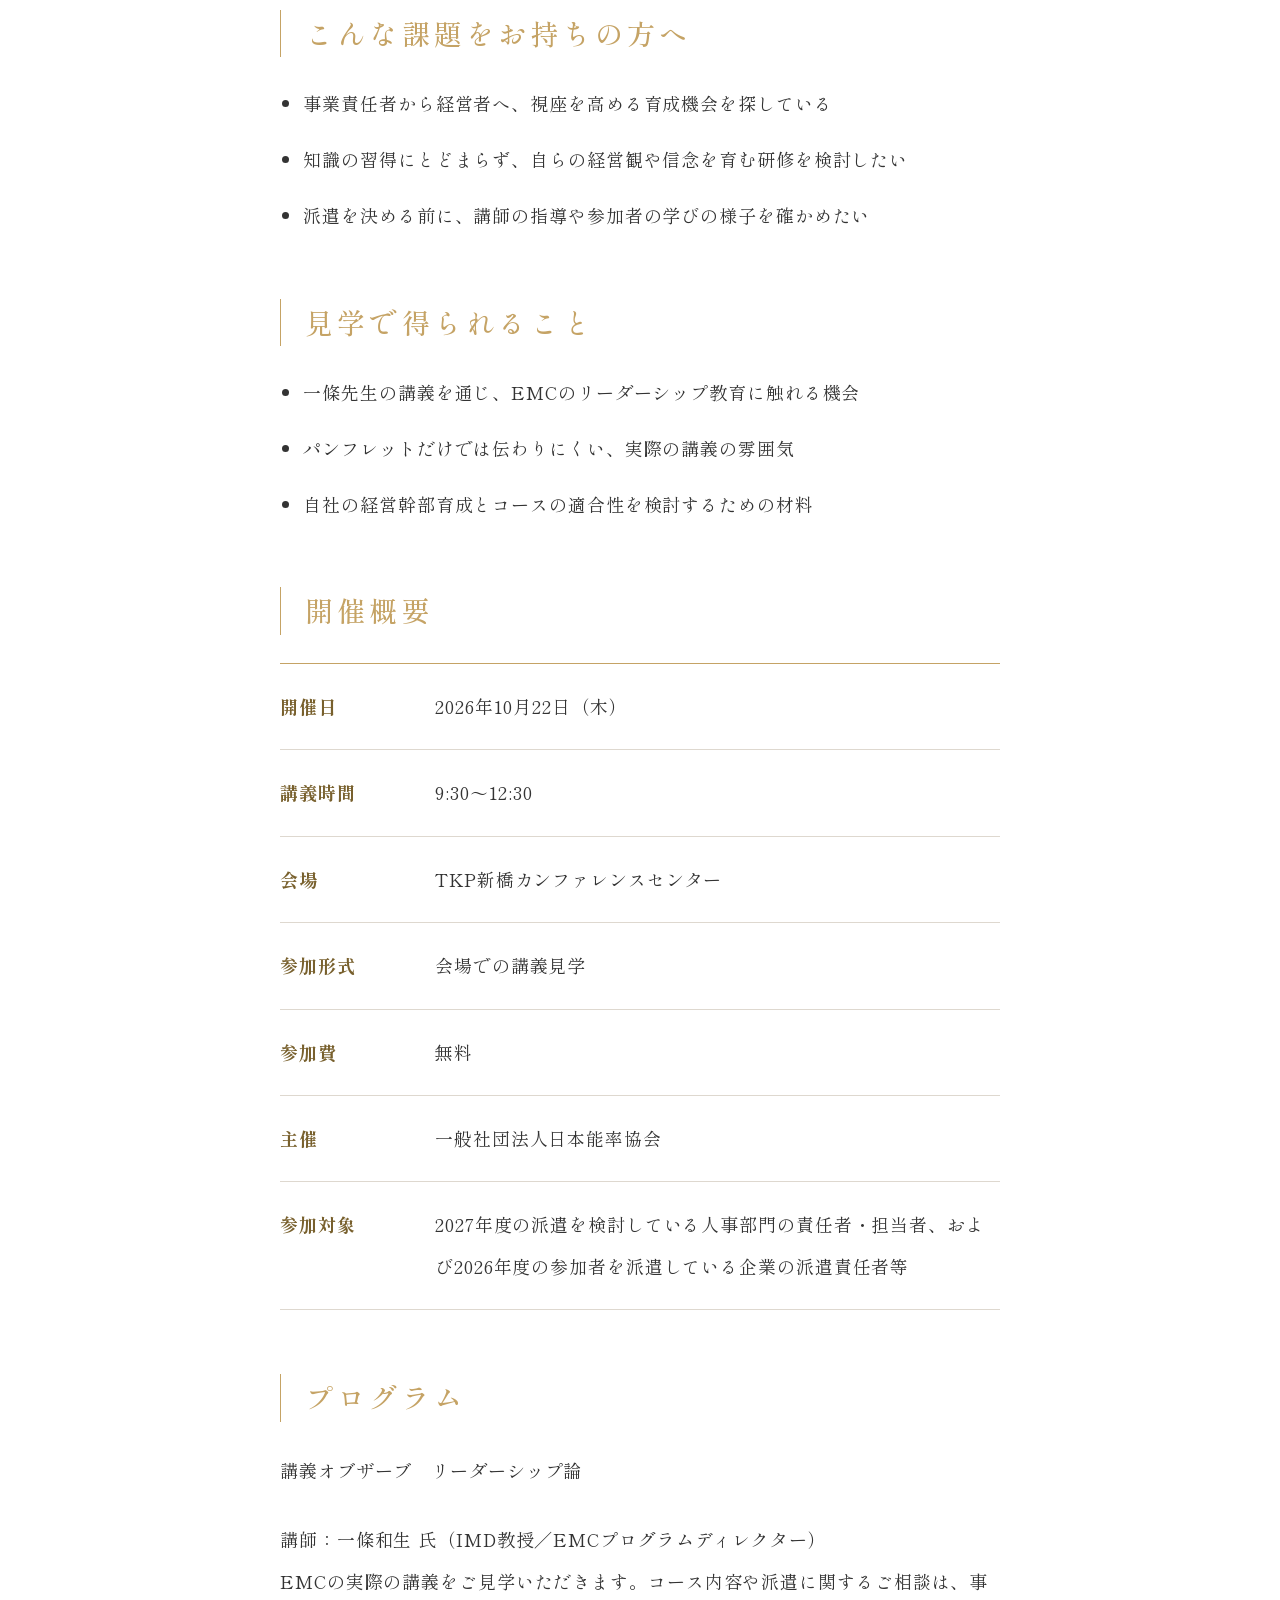
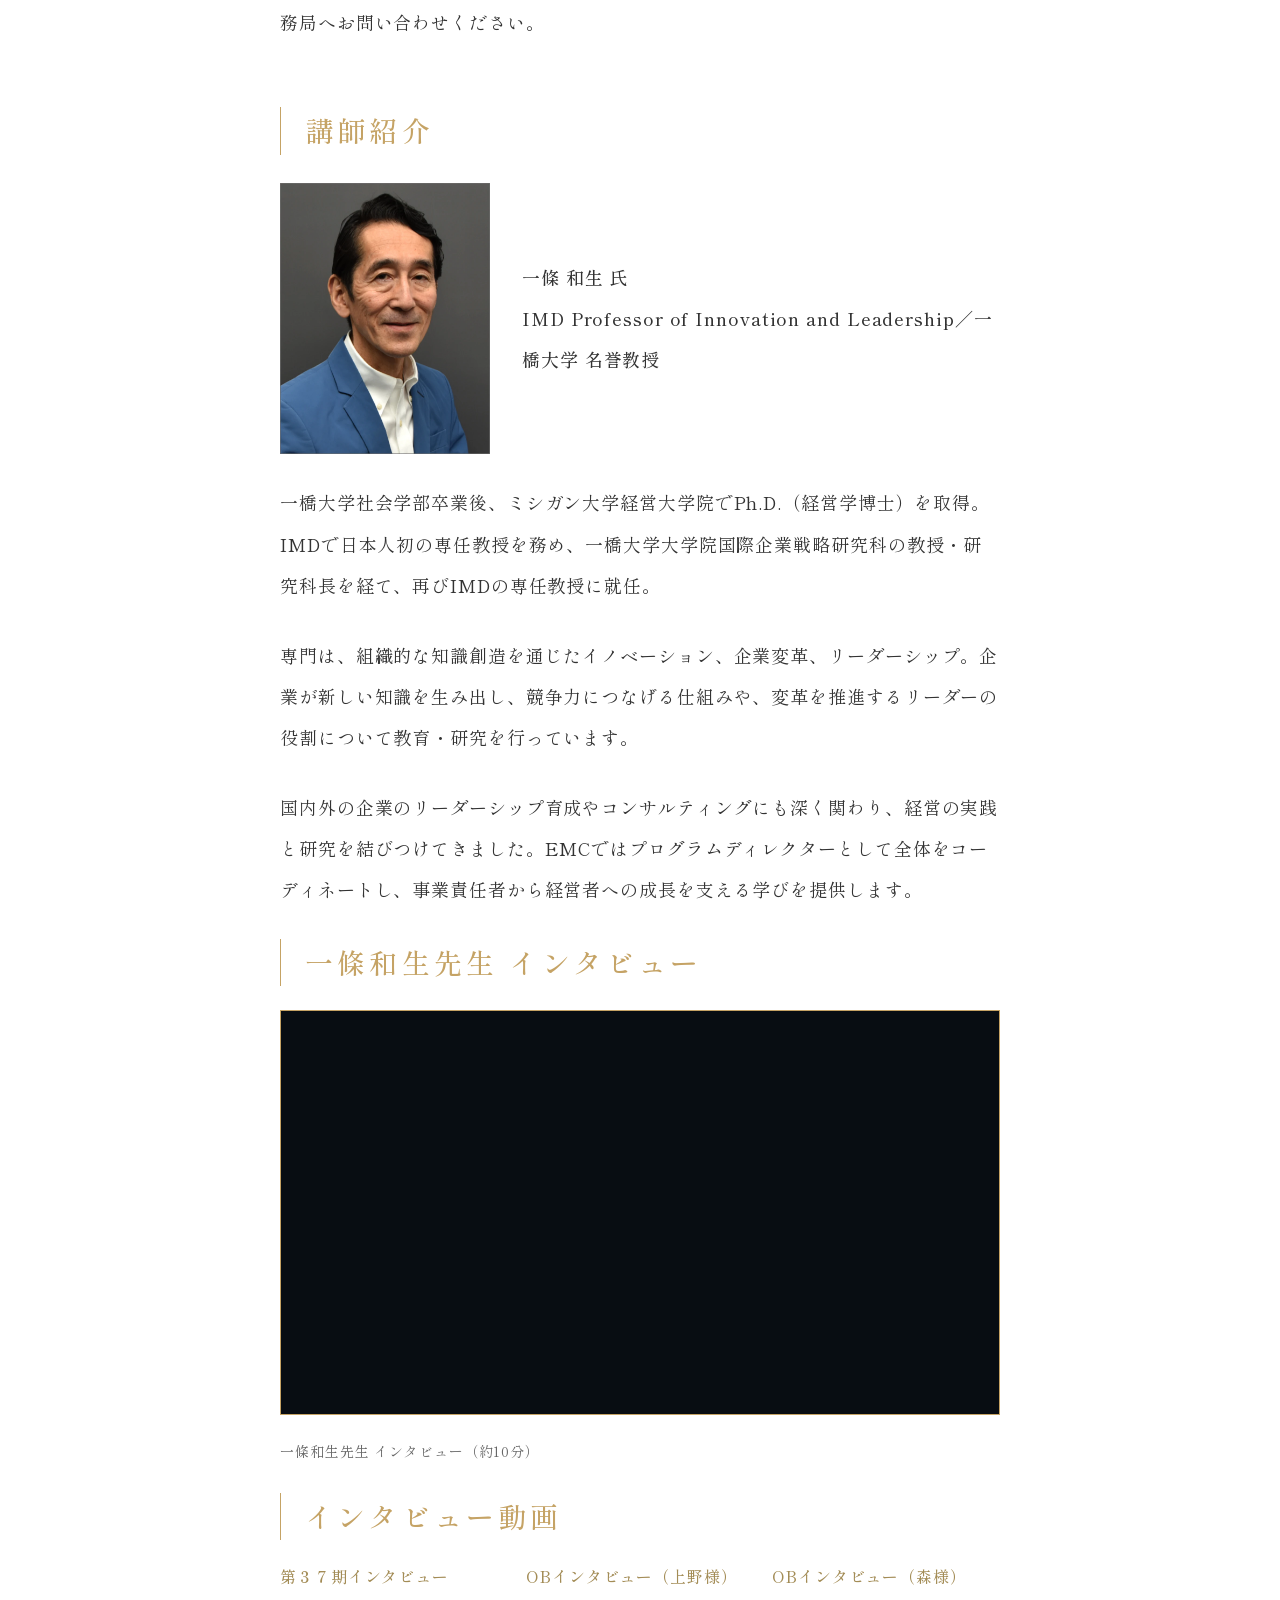
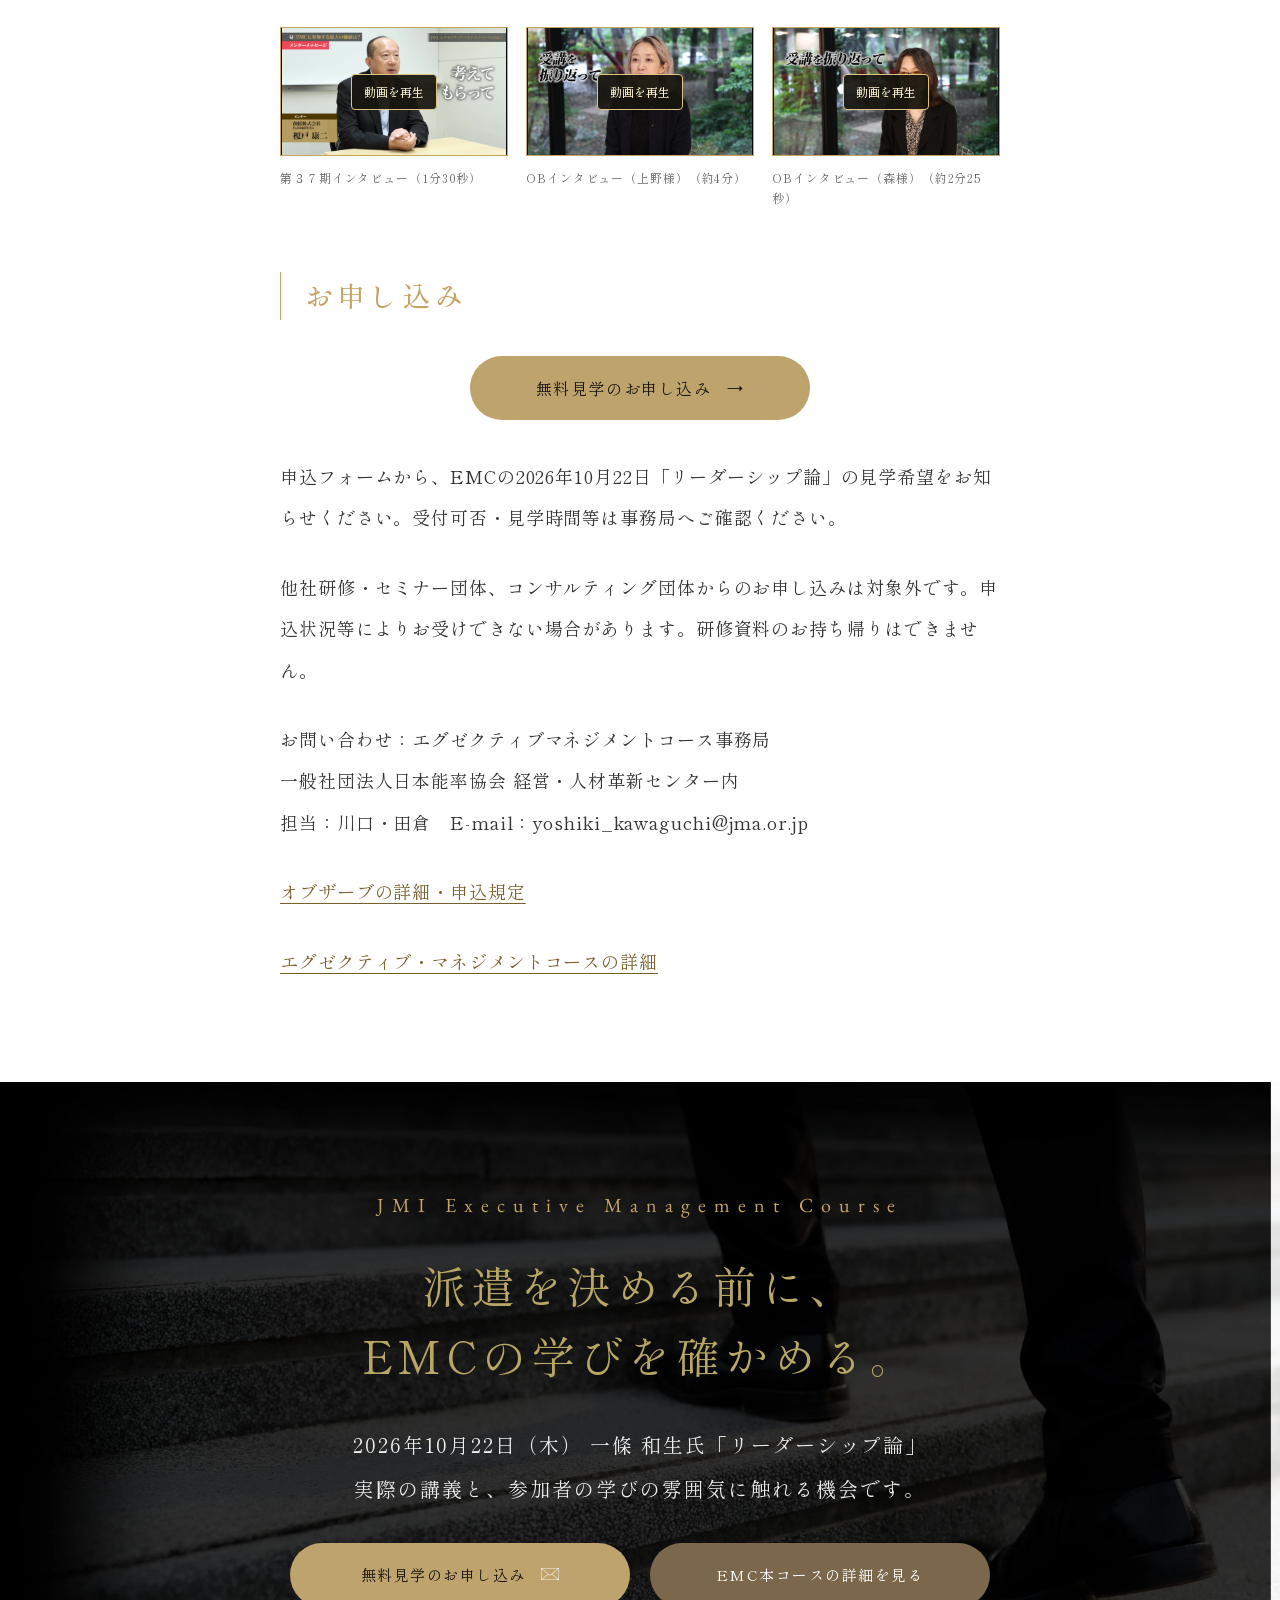
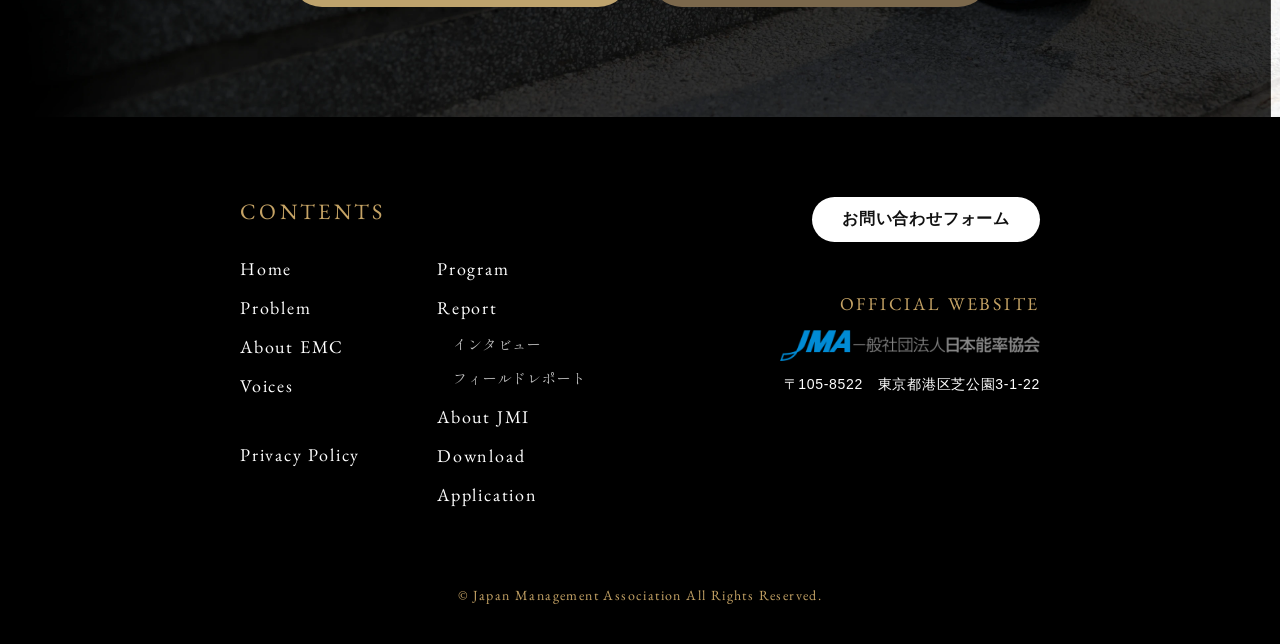
==== commit e55cb659: "Use YouTube interviews with enlarged playback on October LP" ====
--- a/october.html
+++ b/october.html
@@ -109,8 +109,8 @@
 <section id="emc-intro" class="event-interview" aria-labelledby="emc-intro-title">
 <h3 id="emc-intro-title" class="event-video-heading">第３７期インタビュー</h3>
 <div class="event-video-frame">
-<video id="emc-intro-video" controls playsinline preload="none" poster="emc-intro-poster.jpg" data-stream="emc-intro.m3u8" aria-label="第３７期インタビュー動画"></video>
-<button class="event-video-start" type="button" aria-controls="emc-intro-video">動画を再生</button>
+<img src="emc-intro-poster.jpg" alt="" style="display:block;width:100%;height:100%;object-fit:contain">
+<button class="event-video-start" type="button" data-youtube="sAeKu09UBSY">動画を再生</button>
 </div>
 <p class="event-video-caption">第３７期インタビュー（1分30秒）</p>
 <p class="event-video-status" role="status" aria-live="polite" hidden></p>
@@ -119,8 +119,8 @@
 <section id="ueno-interview" class="event-interview" aria-labelledby="ueno-interview-title">
 <h3 id="ueno-interview-title" class="event-video-heading">OBインタビュー（上野様）</h3>
 <div class="event-video-frame">
-<video id="ueno-interview-video" controls playsinline preload="none" poster="ueno-interview-poster.jpg" data-stream="ueno-interview.m3u8" aria-label="OBインタビュー（上野様）動画"></video>
-<button class="event-video-start" type="button" aria-controls="ueno-interview-video">動画を再生</button>
+<img src="ueno-interview-poster.jpg" alt="" style="display:block;width:100%;height:100%;object-fit:contain">
+<button class="event-video-start" type="button" data-youtube="kuUFNI5xOt0">動画を再生</button>
 </div>
 <p class="event-video-caption">OBインタビュー（上野様）（約4分）</p>
 <p class="event-video-status" role="status" aria-live="polite" hidden></p>
@@ -129,8 +129,8 @@
 <section id="mori-interview" class="event-interview" aria-labelledby="mori-interview-title">
 <h3 id="mori-interview-title" class="event-video-heading">OBインタビュー（森様）</h3>
 <div class="event-video-frame">
-<video id="mori-interview-video" controls playsinline preload="none" poster="mori-interview-poster.jpg" data-stream="mori-interview.m3u8" aria-label="OBインタビュー（森様）動画"></video>
-<button class="event-video-start" type="button" aria-controls="mori-interview-video">動画を再生</button>
+<img src="mori-interview-poster.jpg" alt="" style="display:block;width:100%;height:100%;object-fit:contain">
+<button class="event-video-start" type="button" data-youtube="wHW4aclsUxQ">動画を再生</button>
 </div>
 <p class="event-video-caption">OBインタビュー（森様）（約2分25秒）</p>
 <p class="event-video-status" role="status" aria-live="polite" hidden></p>
@@ -359,6 +359,9 @@
 
 <script src="hls.min.js" defer></script>
 <script src="interview-player.js?v=video-modal-1" defer></script>
+<script>
+(()=>{const d=document.createElement('dialog');d.className='event-video-dialog';d.setAttribute('aria-label','インタビュー動画');d.innerHTML='<div class="event-video-dialog-header"><h2></h2><button type="button" class="event-video-close" aria-label="動画を閉じる">×</button></div><div class="event-video-frame"></div>';document.body.appendChild(d);let trigger;const frame=d.querySelector('.event-video-frame');d.querySelector('button').onclick=()=>d.close();d.addEventListener('close',()=>{frame.replaceChildren();document.body.classList.remove('event-video-modal-open');if(trigger)trigger.focus();});d.addEventListener('click',e=>{if(e.target===d){const r=d.getBoundingClientRect();if(e.clientX<r.left||e.clientX>r.right||e.clientY<r.top||e.clientY>r.bottom)d.close();}});document.querySelectorAll('[data-youtube]').forEach(b=>{b.setAttribute('aria-haspopup','dialog');b.addEventListener('click',()=>{trigger=b;const title=b.closest('.event-interview').querySelector('.event-video-heading').textContent;d.querySelector('h2').textContent=title;const f=document.createElement('iframe');f.src='https://www.youtube.com/embed/'+b.dataset.youtube+'?autoplay=1';f.title=title;f.style='display:block;width:100%;height:100%;border:0';f.allow='autoplay; encrypted-media; picture-in-picture; fullscreen';f.allowFullscreen=true;f.referrerPolicy='strict-origin-when-cross-origin';frame.replaceChildren(f);document.body.classList.add('event-video-modal-open');d.showModal();});});})();
+</script>
 </body>
 
 </html>
